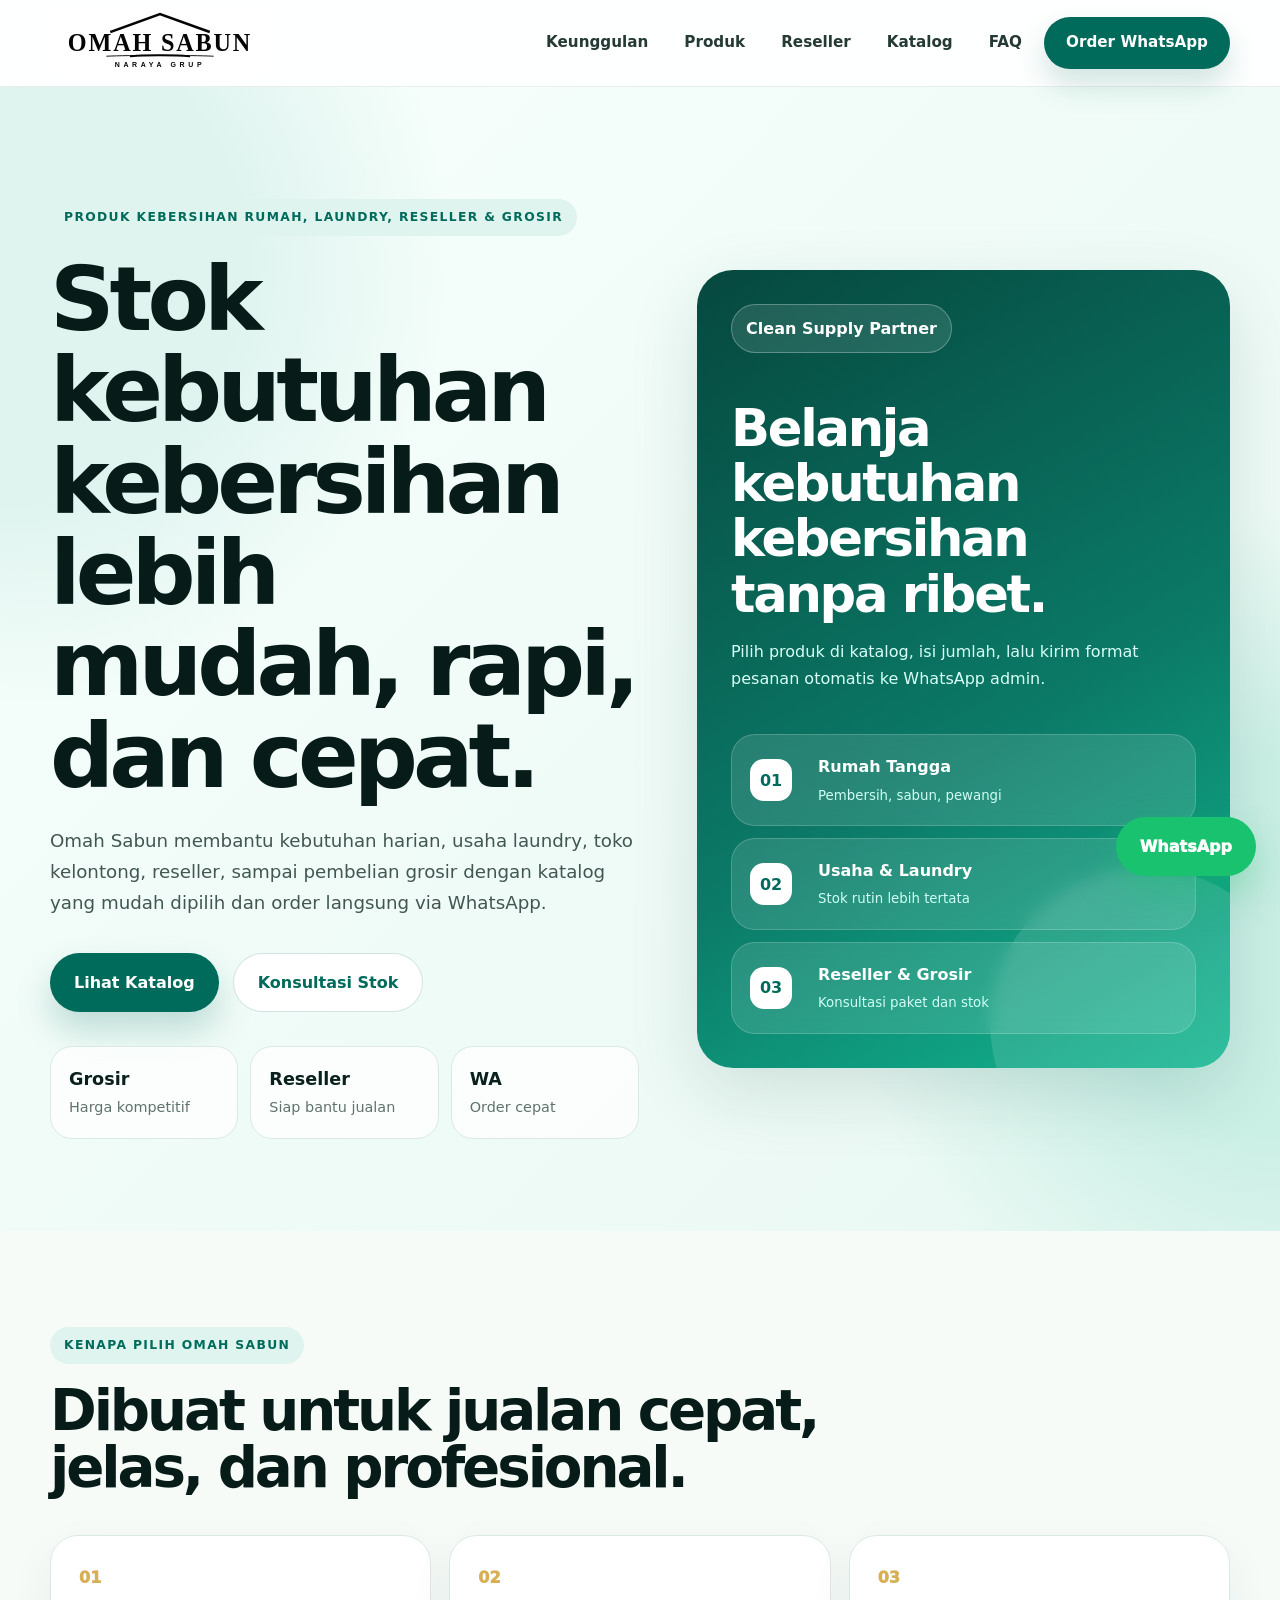
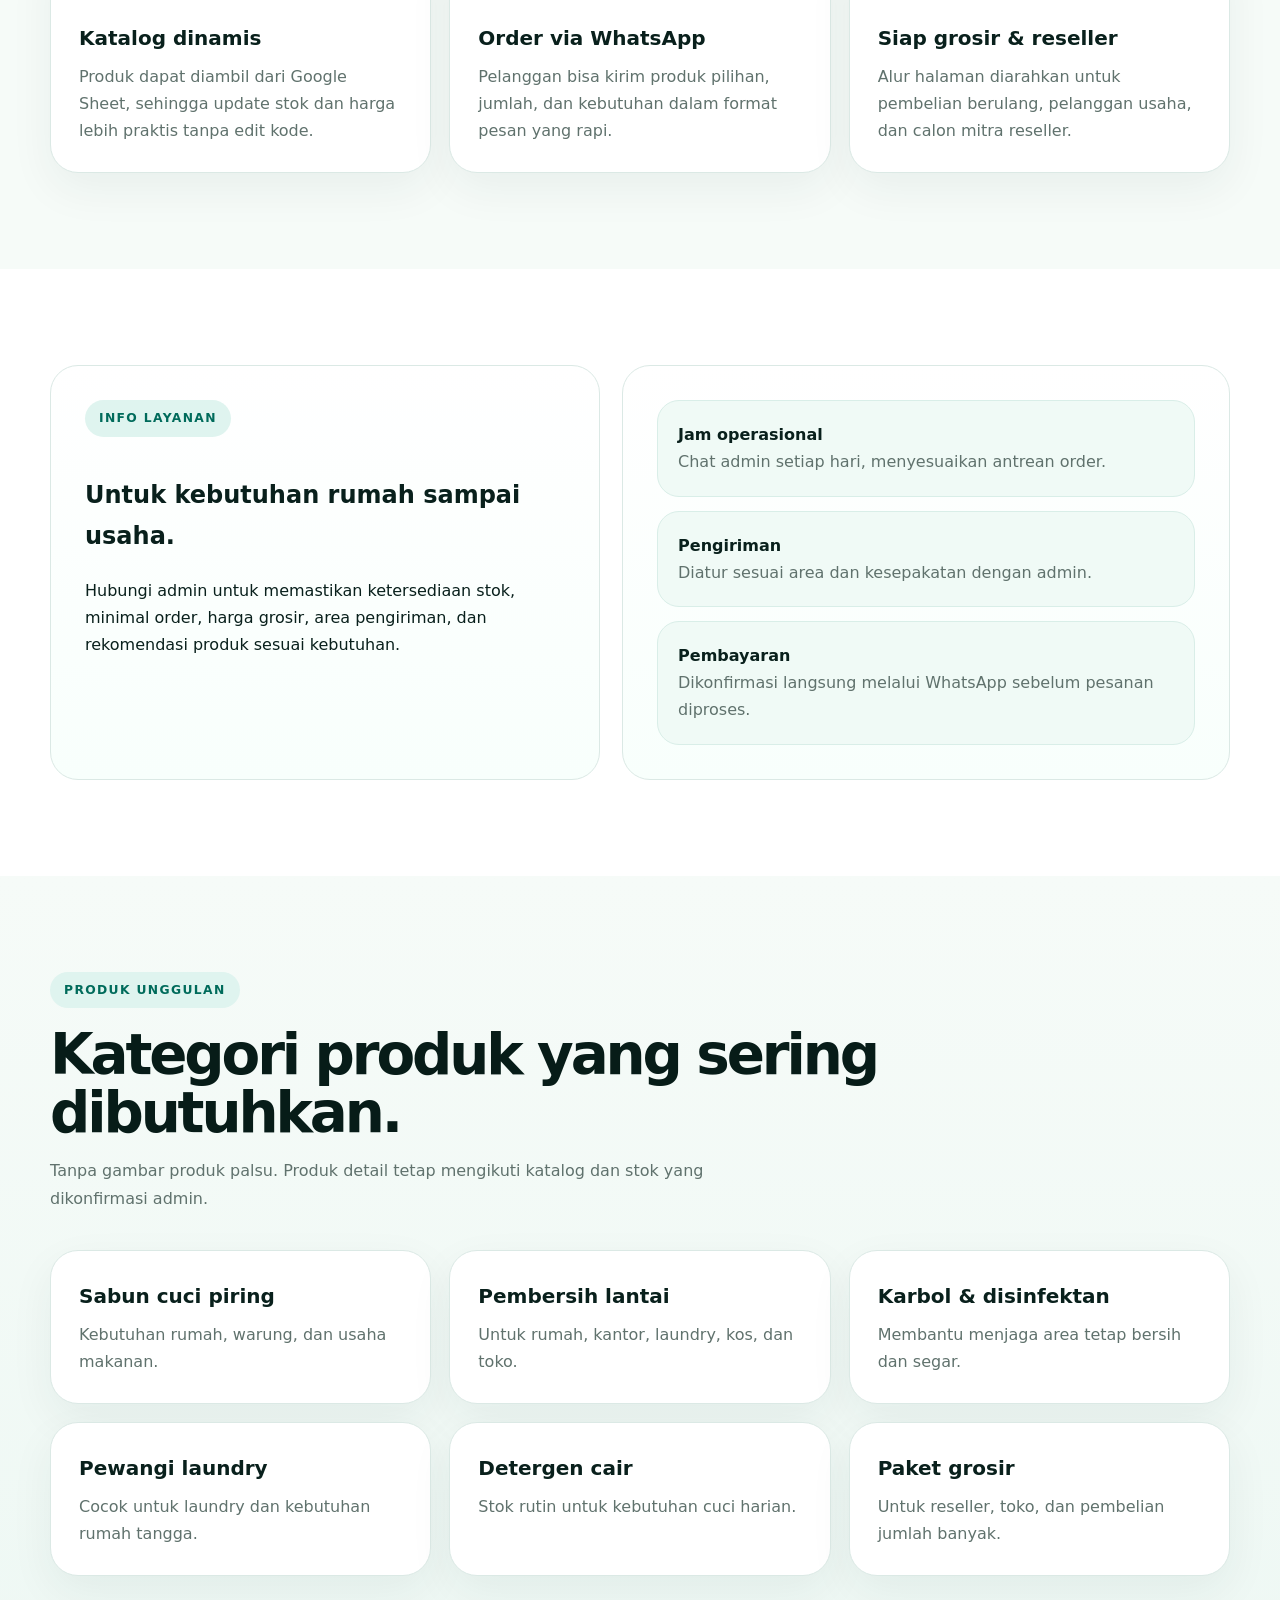
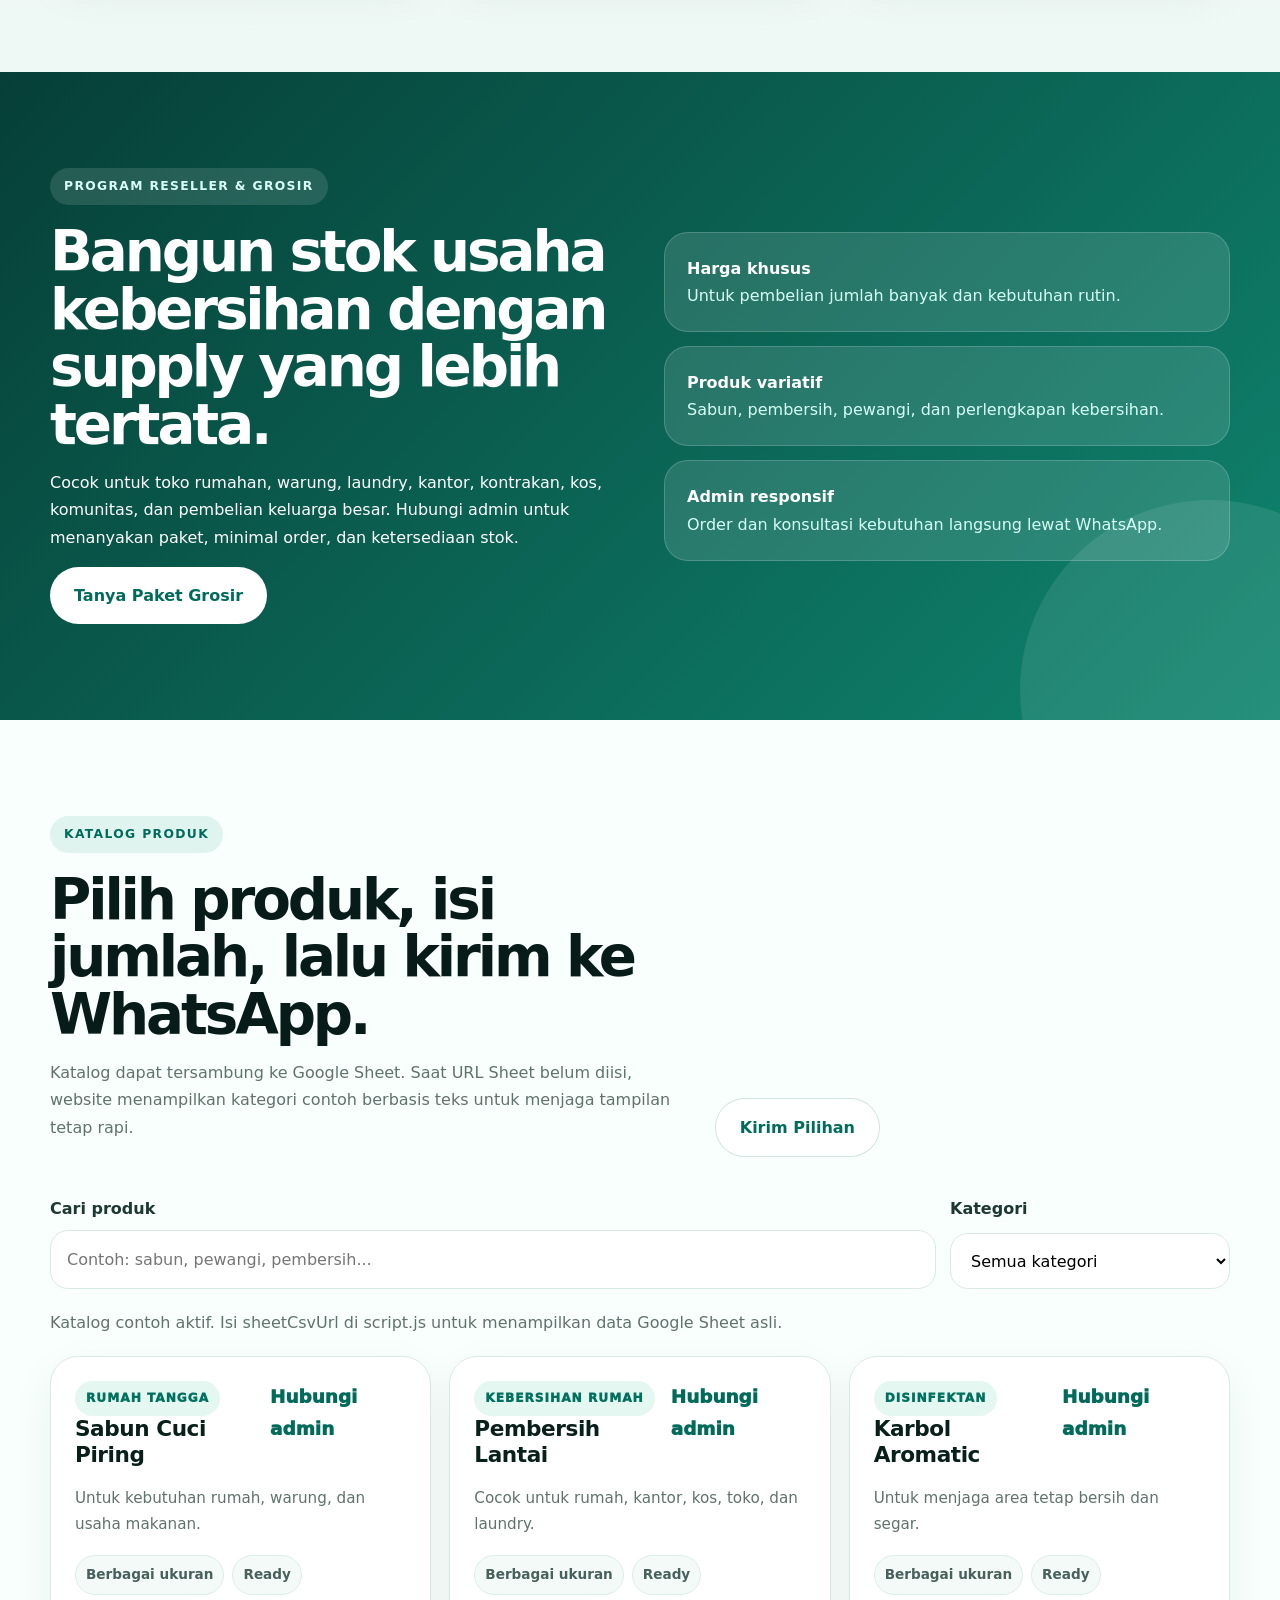
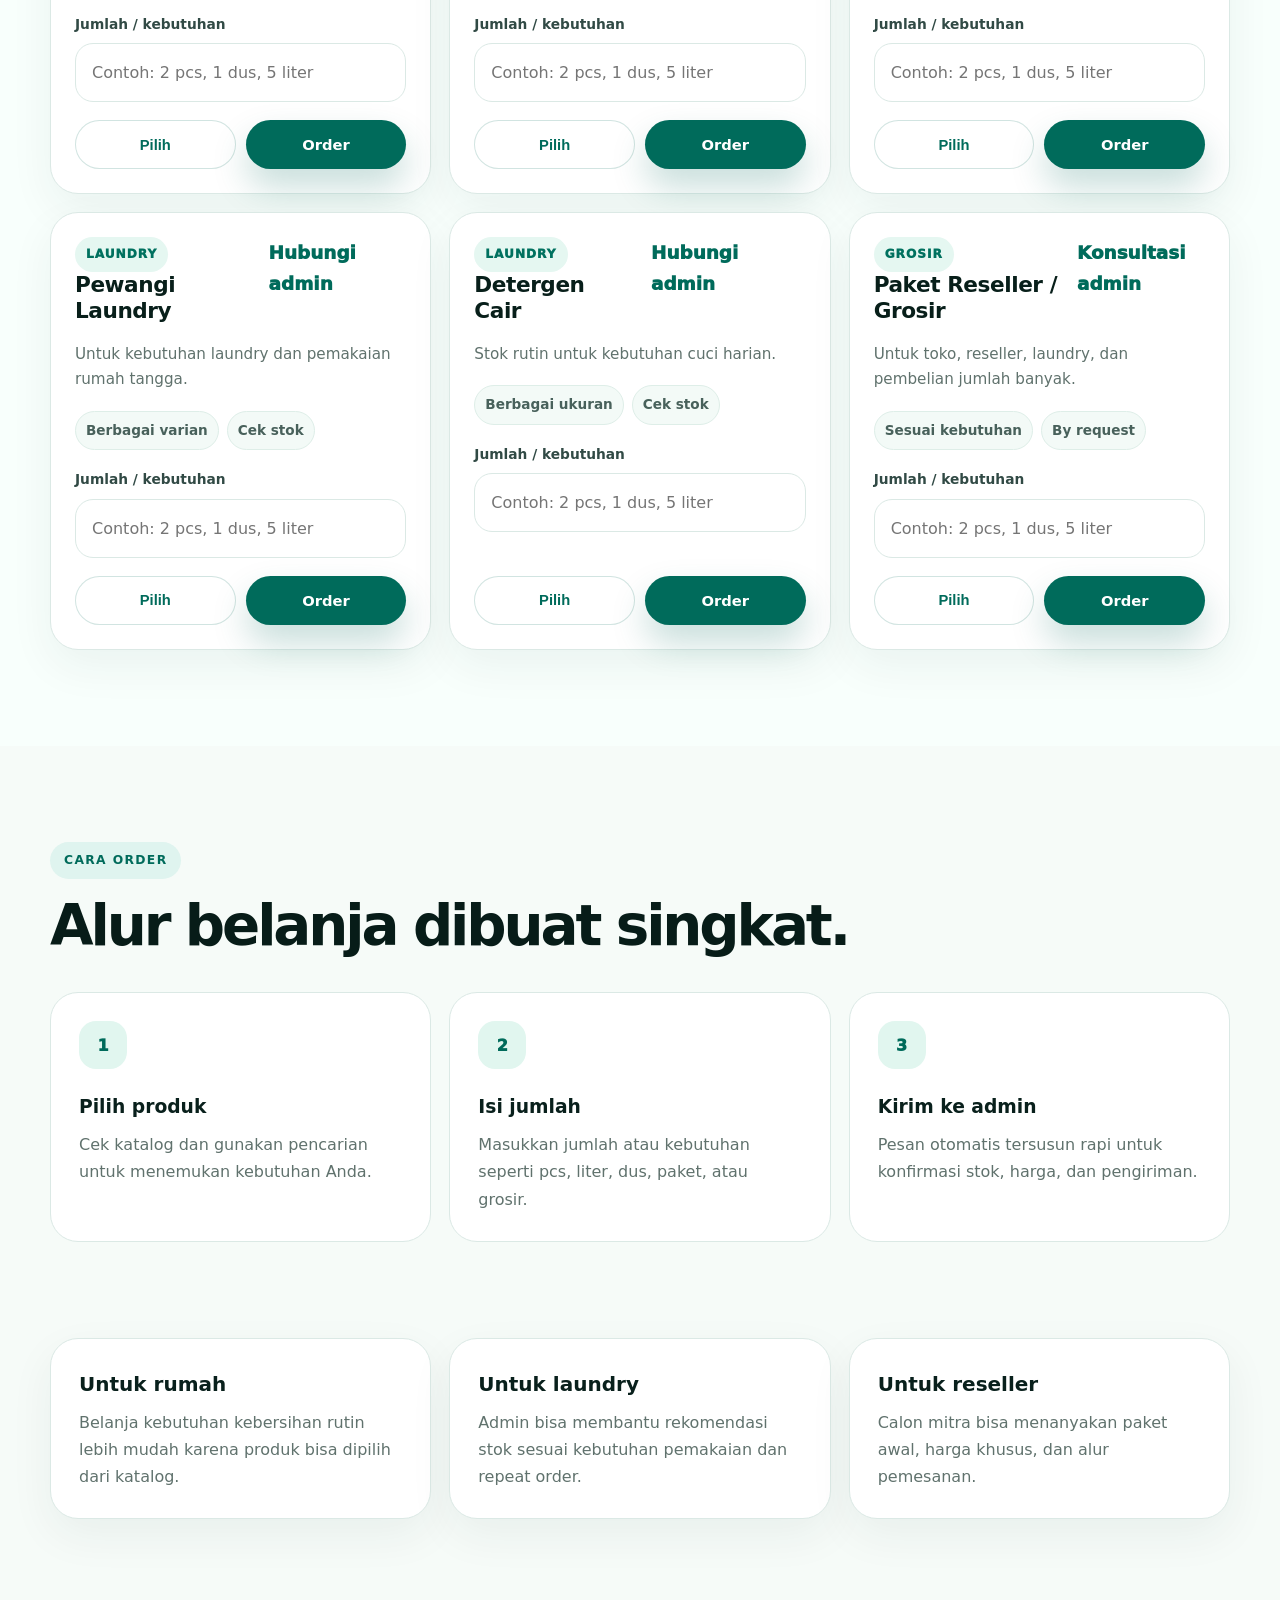
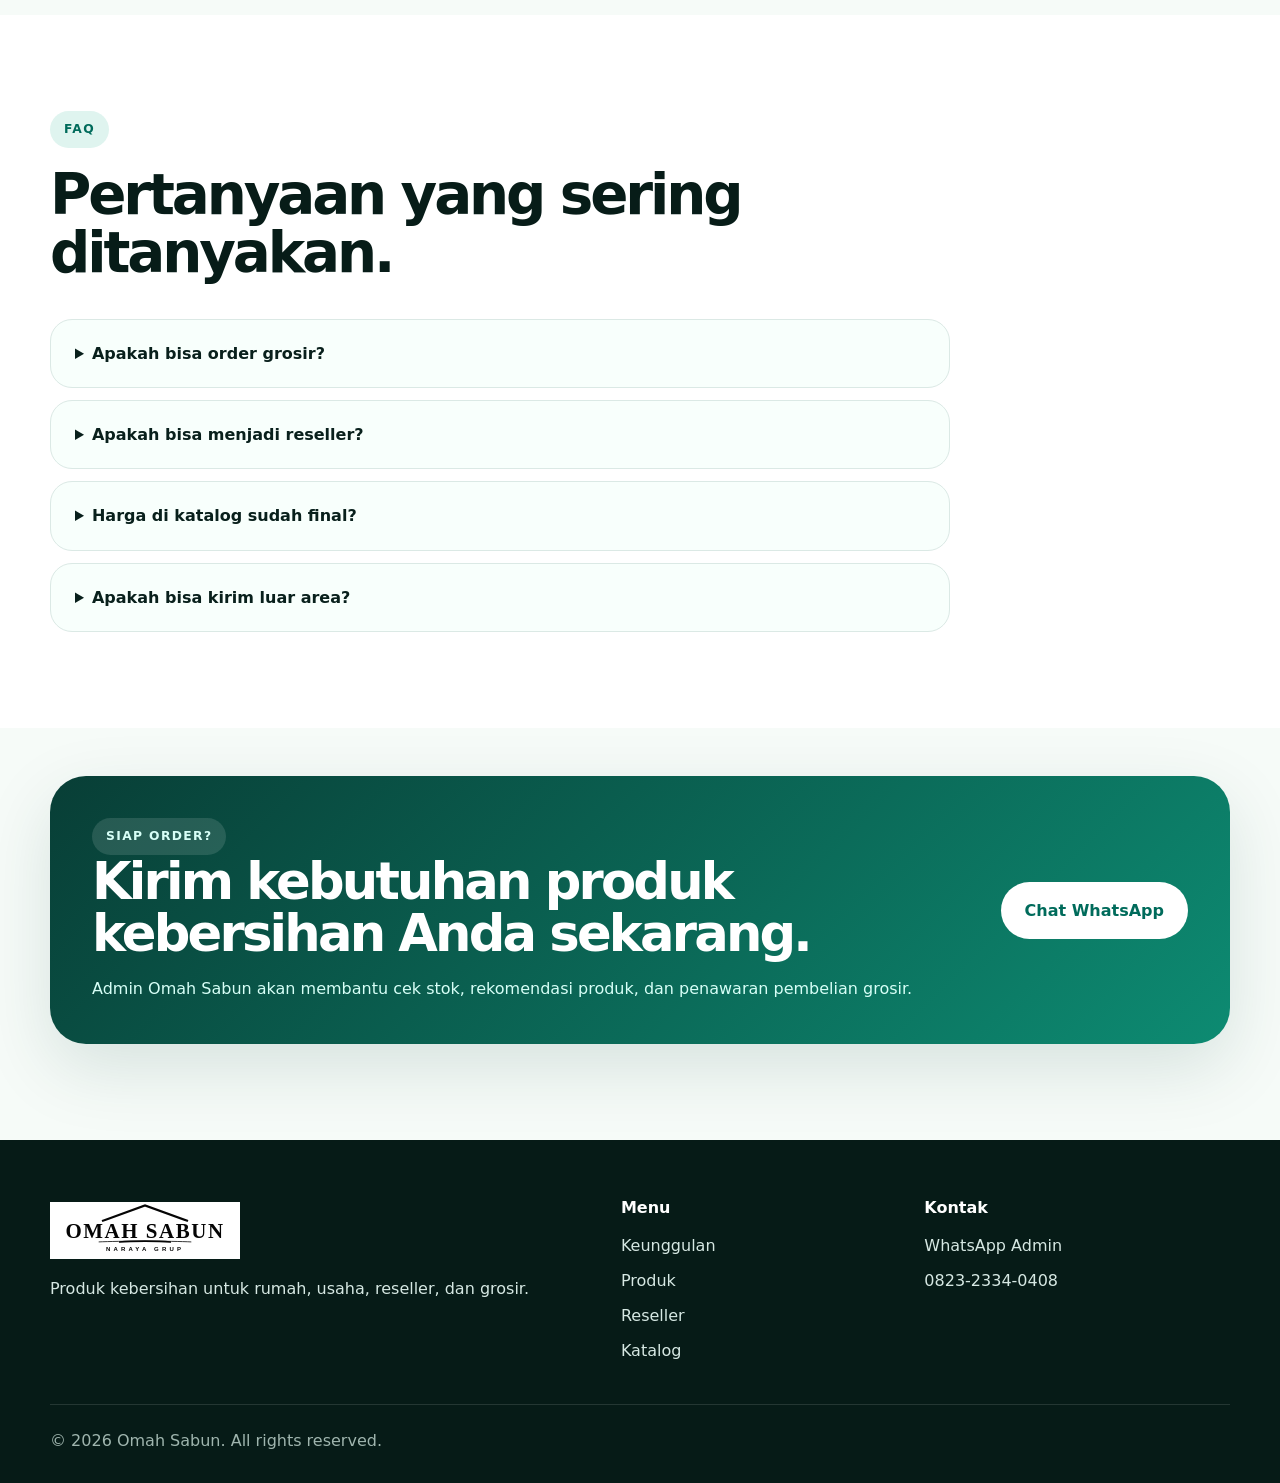
==== index.html @ 4ee6352d "Add files via upload Restore catalog Google Sheet and WhatsApp order flow" ====
<!doctype html>
<html lang="id">
<head>
  <meta charset="utf-8" />
  <meta name="viewport" content="width=device-width, initial-scale=1" />
  <title>Omah Sabun | Produk Kebersihan, Reseller & Grosir</title>
  <meta name="description" content="Omah Sabun menyediakan produk kebersihan untuk rumah, laundry, reseller, grosir, dan order cepat via WhatsApp." />
  <meta name="theme-color" content="#063f37" />
  <link rel="icon" href="assets/logo-omah-sabun.svg" type="image/svg+xml" />
  <link rel="preconnect" href="https://docs.google.com" />
  <link rel="preconnect" href="https://wa.me" />
  <link rel="stylesheet" href="logo.css" />
  <link rel="stylesheet" href="style.css" />
  <link rel="stylesheet" href="catalog-dynamic.css" />
</head>
<body>
  <a class="skip-link" href="#katalog">Lewati ke katalog</a>

  <header class="site-header" id="top">
    <div class="container nav-wrap">
      <a class="brand" href="#top" aria-label="Omah Sabun beranda">
        <img class="brand-logo" src="assets/logo-omah-sabun.svg" alt="Logo Omah Sabun" />
      </a>

      <button class="nav-toggle" type="button" aria-label="Buka menu" aria-expanded="false" data-nav-toggle>
        <span></span><span></span><span></span>
      </button>

      <nav class="site-nav" data-nav-menu>
        <a href="#keunggulan">Keunggulan</a>
        <a href="#unggulan">Produk</a>
        <a href="#reseller">Reseller</a>
        <a href="#katalog">Katalog</a>
        <a href="#faq">FAQ</a>
        <a class="nav-cta" href="#" data-whatsapp-link>Order WhatsApp</a>
      </nav>
    </div>
  </header>

  <main>
    <section class="hero section-soft">
      <div class="container hero-grid">
        <div class="hero-content reveal">
          <p class="eyebrow">Produk kebersihan rumah, laundry, reseller & grosir</p>
          <h1>Stok kebutuhan kebersihan lebih mudah, rapi, dan cepat.</h1>
          <p class="hero-lead">Omah Sabun membantu kebutuhan harian, usaha laundry, toko kelontong, reseller, sampai pembelian grosir dengan katalog yang mudah dipilih dan order langsung via WhatsApp.</p>

          <div class="hero-actions">
            <a class="btn btn-primary" href="#katalog">Lihat Katalog</a>
            <a class="btn btn-secondary" href="#" data-whatsapp-link>Konsultasi Stok</a>
          </div>

          <div class="trust-row" aria-label="Ringkasan layanan">
            <div><strong>Grosir</strong><span>Harga kompetitif</span></div>
            <div><strong>Reseller</strong><span>Siap bantu jualan</span></div>
            <div><strong>WA</strong><span>Order cepat</span></div>
          </div>
        </div>

        <div class="hero-panel reveal" aria-label="Sorotan Omah Sabun">
          <div class="panel-tag">Clean Supply Partner</div>
          <h2>Belanja kebutuhan kebersihan tanpa ribet.</h2>
          <p>Pilih produk di katalog, isi jumlah, lalu kirim format pesanan otomatis ke WhatsApp admin.</p>
          <div class="panel-list">
            <div><span>01</span><strong>Rumah Tangga</strong><small>Pembersih, sabun, pewangi</small></div>
            <div><span>02</span><strong>Usaha & Laundry</strong><small>Stok rutin lebih tertata</small></div>
            <div><span>03</span><strong>Reseller & Grosir</strong><small>Konsultasi paket dan stok</small></div>
          </div>
        </div>
      </div>
    </section>

    <section class="section" id="keunggulan">
      <div class="container">
        <div class="section-heading reveal">
          <p class="eyebrow">Kenapa pilih Omah Sabun</p>
          <h2>Dibuat untuk jualan cepat, jelas, dan profesional.</h2>
        </div>
        <div class="feature-grid">
          <article class="feature-card reveal"><span>01</span><h3>Katalog dinamis</h3><p>Produk dapat diambil dari Google Sheet, sehingga update stok dan harga lebih praktis tanpa edit kode.</p></article>
          <article class="feature-card reveal"><span>02</span><h3>Order via WhatsApp</h3><p>Pelanggan bisa kirim produk pilihan, jumlah, dan kebutuhan dalam format pesan yang rapi.</p></article>
          <article class="feature-card reveal"><span>03</span><h3>Siap grosir & reseller</h3><p>Alur halaman diarahkan untuk pembelian berulang, pelanggan usaha, dan calon mitra reseller.</p></article>
        </div>
      </div>
    </section>

    <section class="section service-section" id="layanan">
      <div class="container service-grid">
        <div class="service-card reveal">
          <p class="eyebrow">Info layanan</p>
          <h2>Untuk kebutuhan rumah sampai usaha.</h2>
          <p>Hubungi admin untuk memastikan ketersediaan stok, minimal order, harga grosir, area pengiriman, dan rekomendasi produk sesuai kebutuhan.</p>
        </div>
        <div class="service-list reveal">
          <div><strong>Jam operasional</strong><span>Chat admin setiap hari, menyesuaikan antrean order.</span></div>
          <div><strong>Pengiriman</strong><span>Diatur sesuai area dan kesepakatan dengan admin.</span></div>
          <div><strong>Pembayaran</strong><span>Dikonfirmasi langsung melalui WhatsApp sebelum pesanan diproses.</span></div>
        </div>
      </div>
    </section>

    <section class="section highlight-section" id="unggulan">
      <div class="container">
        <div class="section-heading reveal">
          <p class="eyebrow">Produk unggulan</p>
          <h2>Kategori produk yang sering dibutuhkan.</h2>
          <p class="section-copy">Tanpa gambar produk palsu. Produk detail tetap mengikuti katalog dan stok yang dikonfirmasi admin.</p>
        </div>
        <div class="highlight-grid">
          <article class="highlight-card reveal"><strong>Sabun cuci piring</strong><span>Kebutuhan rumah, warung, dan usaha makanan.</span></article>
          <article class="highlight-card reveal"><strong>Pembersih lantai</strong><span>Untuk rumah, kantor, laundry, kos, dan toko.</span></article>
          <article class="highlight-card reveal"><strong>Karbol & disinfektan</strong><span>Membantu menjaga area tetap bersih dan segar.</span></article>
          <article class="highlight-card reveal"><strong>Pewangi laundry</strong><span>Cocok untuk laundry dan kebutuhan rumah tangga.</span></article>
          <article class="highlight-card reveal"><strong>Detergen cair</strong><span>Stok rutin untuk kebutuhan cuci harian.</span></article>
          <article class="highlight-card reveal"><strong>Paket grosir</strong><span>Untuk reseller, toko, dan pembelian jumlah banyak.</span></article>
        </div>
      </div>
    </section>

    <section class="section reseller-section" id="reseller">
      <div class="container reseller-grid">
        <div class="reveal">
          <p class="eyebrow">Program reseller & grosir</p>
          <h2>Bangun stok usaha kebersihan dengan supply yang lebih tertata.</h2>
          <p class="section-copy">Cocok untuk toko rumahan, warung, laundry, kantor, kontrakan, kos, komunitas, dan pembelian keluarga besar. Hubungi admin untuk menanyakan paket, minimal order, dan ketersediaan stok.</p>
          <a class="btn btn-light" href="#" data-whatsapp-link>Tanya Paket Grosir</a>
        </div>
        <div class="reseller-points reveal">
          <div><strong>Harga khusus</strong><span>Untuk pembelian jumlah banyak dan kebutuhan rutin.</span></div>
          <div><strong>Produk variatif</strong><span>Sabun, pembersih, pewangi, dan perlengkapan kebersihan.</span></div>
          <div><strong>Admin responsif</strong><span>Order dan konsultasi kebutuhan langsung lewat WhatsApp.</span></div>
        </div>
      </div>
    </section>

    <section class="section catalog-section" id="katalog">
      <div class="container">
        <div class="section-heading catalog-heading reveal">
          <div>
            <p class="eyebrow">Katalog produk</p>
            <h2>Pilih produk, isi jumlah, lalu kirim ke WhatsApp.</h2>
            <p class="section-copy">Katalog dapat tersambung ke Google Sheet. Saat URL Sheet belum diisi, website menampilkan kategori contoh berbasis teks untuk menjaga tampilan tetap rapi.</p>
          </div>
          <a class="btn btn-secondary" href="#" data-whatsapp-cart>Kirim Pilihan</a>
        </div>

        <div class="catalog-tools reveal">
          <label class="search-box">
            <span>Cari produk</span>
            <input type="search" id="catalogSearch" placeholder="Contoh: sabun, pewangi, pembersih..." autocomplete="off" />
          </label>
          <label class="filter-box">
            <span>Kategori</span>
            <select id="categoryFilter">
              <option value="all">Semua kategori</option>
            </select>
          </label>
        </div>

        <div class="catalog-status" id="catalogStatus" role="status">Memuat katalog...</div>
        <div class="catalog-grid" id="catalogGrid" aria-live="polite"></div>
      </div>
    </section>

    <section class="section order-section" id="cara-order">
      <div class="container">
        <div class="section-heading reveal">
          <p class="eyebrow">Cara order</p>
          <h2>Alur belanja dibuat singkat.</h2>
        </div>
        <div class="steps">
          <div class="step reveal"><span>1</span><h3>Pilih produk</h3><p>Cek katalog dan gunakan pencarian untuk menemukan kebutuhan Anda.</p></div>
          <div class="step reveal"><span>2</span><h3>Isi jumlah</h3><p>Masukkan jumlah atau kebutuhan seperti pcs, liter, dus, paket, atau grosir.</p></div>
          <div class="step reveal"><span>3</span><h3>Kirim ke admin</h3><p>Pesan otomatis tersusun rapi untuk konfirmasi stok, harga, dan pengiriman.</p></div>
        </div>
      </div>
    </section>

    <section class="section proof-section">
      <div class="container proof-grid">
        <article class="proof-card reveal"><strong>Untuk rumah</strong><p>Belanja kebutuhan kebersihan rutin lebih mudah karena produk bisa dipilih dari katalog.</p></article>
        <article class="proof-card reveal"><strong>Untuk laundry</strong><p>Admin bisa membantu rekomendasi stok sesuai kebutuhan pemakaian dan repeat order.</p></article>
        <article class="proof-card reveal"><strong>Untuk reseller</strong><p>Calon mitra bisa menanyakan paket awal, harga khusus, dan alur pemesanan.</p></article>
      </div>
    </section>

    <section class="section faq-section" id="faq">
      <div class="container">
        <div class="section-heading reveal">
          <p class="eyebrow">FAQ</p>
          <h2>Pertanyaan yang sering ditanyakan.</h2>
        </div>
        <div class="faq-list reveal">
          <details><summary>Apakah bisa order grosir?</summary><p>Bisa. Silakan kirim kebutuhan produk dan jumlah melalui WhatsApp agar admin bisa cek harga dan stok.</p></details>
          <details><summary>Apakah bisa menjadi reseller?</summary><p>Bisa. Hubungi admin untuk menanyakan paket reseller, minimal order, dan sistem pemesanan.</p></details>
          <details><summary>Harga di katalog sudah final?</summary><p>Harga dapat berubah mengikuti stok, ukuran, paket, area, dan kesepakatan pembelian. Admin akan konfirmasi sebelum order diproses.</p></details>
          <details><summary>Apakah bisa kirim luar area?</summary><p>Bisa ditanyakan ke admin. Pengiriman menyesuaikan lokasi, volume pesanan, dan layanan yang tersedia.</p></details>
        </div>
      </div>
    </section>

    <section class="section final-cta">
      <div class="container cta-card reveal">
        <div>
          <p class="eyebrow">Siap order?</p>
          <h2>Kirim kebutuhan produk kebersihan Anda sekarang.</h2>
          <p>Admin Omah Sabun akan membantu cek stok, rekomendasi produk, dan penawaran pembelian grosir.</p>
        </div>
        <a class="btn btn-light" href="#" data-whatsapp-link>Chat WhatsApp</a>
      </div>
    </section>
  </main>

  <footer class="site-footer">
    <div class="container footer-grid">
      <div>
        <a class="brand footer-brand" href="#top">
          <img class="brand-logo" src="assets/logo-omah-sabun.svg" alt="Logo Omah Sabun" />
        </a>
        <p>Produk kebersihan untuk rumah, usaha, reseller, dan grosir.</p>
      </div>
      <div>
        <strong>Menu</strong>
        <a href="#keunggulan">Keunggulan</a>
        <a href="#unggulan">Produk</a>
        <a href="#reseller">Reseller</a>
        <a href="#katalog">Katalog</a>
      </div>
      <div>
        <strong>Kontak</strong>
        <a href="#" data-whatsapp-link>WhatsApp Admin</a>
        <span>0823-2334-0408</span>
      </div>
    </div>
    <div class="container copyright">© <span id="year"></span> Omah Sabun. All rights reserved.</div>
  </footer>

  <a class="floating-wa" href="#" data-whatsapp-link aria-label="Chat WhatsApp Omah Sabun">WhatsApp</a>

  <script src="script.js"></script>
</body>
</html>
---- logo.css ----
.brand-logo{display:block;width:220px;max-width:100%;height:auto;object-fit:contain;background:#fff}.footer-brand .brand-logo{width:190px}.brand{display:inline-flex;align-items:center;text-decoration:none;line-height:1}@media(max-width:720px){.brand-logo{width:172px}.footer-brand .brand-logo{width:164px}}
---- style.css ----
:root{--ink:#09201c;--muted:#60726d;--line:#dbe9e5;--bg:#f6fbf8;--soft:#eaf7f3;--white:#fff;--green:#006b5b;--green-2:#0f9f7a;--dark:#043c34;--gold:#d7af55;--shadow:0 24px 70px rgba(4,60,52,.13);--radius:28px;--font:Inter,ui-sans-serif,system-ui,-apple-system,BlinkMacSystemFont,"Segoe UI",Arial,sans-serif}*{box-sizing:border-box}html{scroll-behavior:smooth}body{margin:0;font-family:var(--font);color:var(--ink);background:var(--bg);font-size:16px;line-height:1.7;overflow-x:hidden}a{color:inherit}img{max-width:100%}.skip-link{position:absolute;left:14px;top:-50px;background:#fff;color:#000;padding:10px 14px;border-radius:12px;z-index:999}.skip-link:focus{top:14px}.container{width:min(1180px,calc(100% - 40px));margin-inline:auto}.site-header{position:sticky;top:0;z-index:50;background:rgba(255,255,255,.88);backdrop-filter:blur(18px);border-bottom:1px solid rgba(9,32,28,.08)}.nav-wrap{min-height:86px;display:flex;align-items:center;justify-content:space-between;gap:24px}.site-nav{display:flex;align-items:center;gap:8px}.site-nav a{font-weight:760;font-size:.95rem;text-decoration:none;color:#263a35;padding:10px 14px;border-radius:999px;transition:.2s ease}.site-nav a:hover{color:var(--green);background:#eef8f5}.site-nav .nav-cta{color:#fff;background:var(--green);padding:13px 22px;box-shadow:0 16px 30px rgba(0,107,91,.18)}.nav-toggle{display:none;width:42px;height:42px;border:1px solid var(--line);border-radius:14px;background:#fff;align-items:center;justify-content:center;flex-direction:column;gap:5px}.nav-toggle span{width:18px;height:2px;background:var(--ink);display:block;border-radius:3px}.section{padding:96px 0}.section-soft{position:relative;padding:112px 0 92px;background:radial-gradient(circle at 0% 15%,#dff4ef 0 15%,transparent 28%),radial-gradient(circle at 100% 75%,#caefe5 0 12%,transparent 28%),linear-gradient(135deg,#f7fffc 0%,#e9f8f3 100%)}.hero-grid{display:grid;grid-template-columns:1.05fr .95fr;align-items:center;gap:58px}.eyebrow{display:inline-flex;align-items:center;gap:8px;margin:0 0 18px;padding:8px 14px;border-radius:999px;background:#dff4ef;color:#006b5b;text-transform:uppercase;letter-spacing:.11em;font-size:.77rem;font-weight:900}.hero h1,.section-heading h2,.reseller-section h2,.cta-card h2{margin:0;color:#071c18;line-height:1.02;letter-spacing:-.055em}.hero h1{font-size:clamp(3rem,7vw,6.35rem);max-width:850px}.hero-lead{max-width:690px;margin:24px 0 0;color:#425753;font-size:1.14rem}.hero-actions{display:flex;gap:14px;flex-wrap:wrap;margin-top:34px}.btn{display:inline-flex;align-items:center;justify-content:center;gap:10px;border:0;border-radius:999px;padding:15px 24px;font-weight:900;text-decoration:none;cursor:pointer;transition:.2s ease;white-space:nowrap}.btn-primary{background:var(--green);color:#fff;box-shadow:0 18px 35px rgba(0,107,91,.22)}.btn-primary:hover{transform:translateY(-2px);background:#00584c}.btn-secondary{background:#fff;color:var(--green);border:1px solid rgba(0,107,91,.18)}.btn-secondary:hover{transform:translateY(-2px);box-shadow:var(--shadow)}.btn-light{background:#fff;color:var(--green)}.trust-row{display:grid;grid-template-columns:repeat(3,1fr);gap:12px;margin-top:34px;max-width:630px}.trust-row div{padding:18px;border:1px solid var(--line);border-radius:22px;background:rgba(255,255,255,.74)}.trust-row strong{display:block;font-size:1.1rem}.trust-row span{display:block;color:var(--muted);font-size:.9rem}.hero-panel{position:relative;overflow:hidden;border-radius:36px;padding:34px;background:linear-gradient(150deg,#06483f 0%,#0b7a67 58%,#13b791 100%);color:#fff;box-shadow:var(--shadow);min-height:490px}.hero-panel:before{content:"";position:absolute;inset:auto -70px -110px auto;width:310px;height:310px;border-radius:999px;background:rgba(255,255,255,.12)}.panel-tag{display:inline-flex;margin-bottom:48px;padding:10px 14px;border:1px solid rgba(255,255,255,.28);border-radius:999px;background:rgba(255,255,255,.11);font-weight:800}.hero-panel h2{position:relative;margin:0;max-width:520px;font-size:clamp(2.2rem,4vw,4rem);line-height:1.08;letter-spacing:-.045em}.hero-panel p{position:relative;max-width:520px;color:#d8fff7}.panel-list{position:relative;display:grid;gap:12px;margin-top:42px}.panel-list div{display:grid;grid-template-columns:52px 1fr;gap:4px 16px;align-items:center;padding:18px;border-radius:24px;background:rgba(255,255,255,.12);border:1px solid rgba(255,255,255,.18);backdrop-filter:blur(8px)}.panel-list span{grid-row:1/3;width:42px;height:42px;display:grid;place-items:center;background:#fff;color:var(--green);border-radius:14px;font-weight:900}.panel-list small{color:#cffff5}.section-heading{max-width:830px;margin-bottom:38px}.section-heading h2,.reseller-section h2{font-size:clamp(2.1rem,4.4vw,4.6rem)}.section-copy{color:var(--muted);max-width:700px}.feature-grid,.highlight-grid,.proof-grid{display:grid;grid-template-columns:repeat(3,1fr);gap:18px}.feature-card,.highlight-card,.proof-card{background:#fff;border:1px solid var(--line);border-radius:var(--radius);padding:28px;box-shadow:0 16px 45px rgba(6,55,49,.06)}.feature-card span{display:inline-flex;color:var(--gold);font-weight:950;margin-bottom:30px}.feature-card h3,.highlight-card strong,.proof-card strong{display:block;margin:0 0 8px;font-size:1.25rem}.feature-card p,.highlight-card span,.proof-card p{margin:0;color:var(--muted)}.service-section{background:#fff}.service-grid{display:grid;grid-template-columns:.95fr 1.05fr;gap:22px;align-items:stretch}.service-card,.service-list{border-radius:var(--radius);padding:34px;border:1px solid var(--line);background:linear-gradient(180deg,#fff,#f8fffc)}.service-list{display:grid;gap:14px}.service-list div{padding:20px;border-radius:22px;background:#f0faf6;border:1px solid #d9eee8}.service-list strong,.service-list span{display:block}.service-list span{color:var(--muted)}.highlight-section{background:linear-gradient(180deg,#f6fbf8,#eef8f4)}.highlight-card{min-height:154px}.reseller-section{background:linear-gradient(135deg,#063f37,#0f856f);color:#fff;position:relative;overflow:hidden}.reseller-section:after{content:"";position:absolute;width:380px;height:380px;border-radius:50%;right:-120px;bottom:-160px;background:rgba(255,255,255,.09)}.reseller-grid{position:relative;z-index:1;display:grid;grid-template-columns:1fr 1fr;gap:48px;align-items:center}.reseller-section .eyebrow,.final-cta .eyebrow{background:rgba(255,255,255,.12);color:#d7fff7}.reseller-section h2,.reseller-section p{color:#fff}.reseller-points{display:grid;gap:14px}.reseller-points div{padding:22px;border-radius:24px;background:rgba(255,255,255,.12);border:1px solid rgba(255,255,255,.18)}.reseller-points strong,.reseller-points span{display:block}.reseller-points span{color:#d7fff7}.steps{display:grid;grid-template-columns:repeat(3,1fr);gap:18px}.step{padding:28px;border-radius:var(--radius);background:#fff;border:1px solid var(--line)}.step span{display:grid;place-items:center;width:48px;height:48px;border-radius:17px;background:#e1f6ef;color:var(--green);font-weight:950;margin-bottom:22px}.step h3{margin:0 0 8px}.step p{margin:0;color:var(--muted)}.proof-section{padding-top:0}.faq-section{background:#fff}.faq-list{display:grid;gap:12px;max-width:900px}.faq-list details{background:#f8fffc;border:1px solid var(--line);border-radius:22px;padding:20px 24px}.faq-list summary{cursor:pointer;font-weight:900}.faq-list p{color:var(--muted);margin-bottom:0}.final-cta{padding-top:48px}.cta-card{display:flex;align-items:center;justify-content:space-between;gap:28px;padding:42px;border-radius:36px;background:linear-gradient(135deg,#083e36,#0d8b72);color:#fff;box-shadow:var(--shadow)}.cta-card h2{color:#fff;font-size:clamp(2rem,4vw,4.2rem)}.cta-card p{margin-bottom:0;color:#d7fff7}.site-footer{padding:54px 0 28px;background:#061b17;color:#d6e8e3}.footer-grid{display:grid;grid-template-columns:1.4fr .7fr .8fr;gap:36px}.site-footer a{display:block;text-decoration:none;color:#d6e8e3;margin:8px 0}.site-footer strong{display:block;color:#fff;margin-bottom:10px}.copyright{border-top:1px solid rgba(255,255,255,.12);margin-top:32px;padding-top:22px;color:#9fb5ae}.floating-wa{position:fixed;right:24px;bottom:24px;z-index:60;display:inline-flex;align-items:center;justify-content:center;padding:16px 24px;border-radius:999px;background:#18c26e;color:#fff;text-decoration:none;font-weight:950;box-shadow:0 18px 40px rgba(24,194,110,.32)}.reveal{opacity:0;transform:translateY(18px);transition:opacity .7s ease,transform .7s ease}.reveal.is-visible{opacity:1;transform:none}@media(max-width:980px){.site-nav{position:absolute;left:20px;right:20px;top:78px;display:none;flex-direction:column;align-items:stretch;padding:16px;border-radius:24px;background:#fff;box-shadow:var(--shadow);border:1px solid var(--line)}.site-nav.is-open{display:flex}.site-nav a{padding:13px 16px}.nav-toggle{display:flex}.hero-grid,.service-grid,.reseller-grid{grid-template-columns:1fr}.hero-panel{min-height:auto}.feature-grid,.highlight-grid,.proof-grid,.steps{grid-template-columns:1fr 1fr}.trust-row{grid-template-columns:1fr 1fr}}@media(max-width:640px){.container{width:min(100% - 28px,1180px)}.nav-wrap{min-height:74px}.section,.section-soft{padding:68px 0}.hero h1{font-size:2.85rem}.hero-lead{font-size:1rem}.hero-actions,.catalog-heading,.cta-card{align-items:stretch;flex-direction:column}.btn{width:100%}.trust-row,.feature-grid,.highlight-grid,.proof-grid,.steps{grid-template-columns:1fr}.hero-panel{padding:24px;border-radius:28px}.panel-list div{grid-template-columns:46px 1fr}.footer-grid{grid-template-columns:1fr}.floating-wa{right:14px;bottom:14px;padding:13px 18px}.eyebrow{font-size:.68rem}.cta-card{padding:28px}}
---- catalog-dynamic.css ----
.catalog-section{background:#f8fffc}.catalog-heading{display:flex;justify-content:space-between;gap:28px;align-items:flex-end}.catalog-tools{display:grid;grid-template-columns:1fr 280px;gap:14px;margin-bottom:20px}.search-box,.filter-box{display:grid;gap:8px}.search-box span,.filter-box span{font-weight:900;color:#1d3832}.search-box input,.filter-box select,.qty-input{width:100%;border:1px solid var(--line);background:#fff;border-radius:18px;padding:15px 16px;font:inherit;outline:none;transition:.2s ease}.search-box input:focus,.filter-box select:focus,.qty-input:focus{border-color:#0f9f7a;box-shadow:0 0 0 4px rgba(15,159,122,.12)}.catalog-status{margin:8px 0 20px;color:var(--muted)}.catalog-grid{display:grid;grid-template-columns:repeat(3,1fr);gap:18px}.product-card{display:flex;flex-direction:column;gap:18px;min-height:100%;background:#fff;border:1px solid var(--line);border-radius:28px;padding:24px;box-shadow:0 16px 45px rgba(6,55,49,.06)}.product-top{display:flex;justify-content:space-between;gap:16px;align-items:flex-start}.product-category{display:inline-flex;width:max-content;padding:7px 11px;border-radius:999px;background:#e5f7f1;color:#00715f;font-size:.76rem;font-weight:950;text-transform:uppercase;letter-spacing:.08em}.product-name{margin:0;color:#081f1a;font-size:1.35rem;line-height:1.2;letter-spacing:-.02em}.product-desc{margin:0;color:var(--muted);font-size:.95rem}.product-meta{display:flex;flex-wrap:wrap;gap:8px}.product-meta span{display:inline-flex;padding:7px 10px;border-radius:999px;background:#f3faf7;border:1px solid #deeee8;color:#48615b;font-size:.85rem;font-weight:800}.product-price{font-size:1.15rem;font-weight:950;color:#006b5b}.qty-wrap{display:grid;gap:7px}.qty-wrap label{font-size:.86rem;font-weight:900;color:#314a45}.product-actions{display:grid;grid-template-columns:1fr 1fr;gap:10px;margin-top:auto}.btn-small{padding:12px 15px;font-size:.92rem}.empty-state{grid-column:1/-1;padding:34px;border:1px dashed var(--line);border-radius:24px;text-align:center;color:var(--muted);background:#fff}.cart-pill{position:fixed;left:24px;bottom:24px;z-index:61;display:none;align-items:center;gap:10px;padding:14px 18px;border-radius:999px;background:#06231e;color:#fff;text-decoration:none;font-weight:950;box-shadow:var(--shadow)}.cart-pill.is-visible{display:inline-flex}.cart-pill span{display:grid;place-items:center;min-width:26px;height:26px;border-radius:999px;background:#18c26e;color:#fff;font-size:.8rem}@media(max-width:980px){.catalog-grid{grid-template-columns:1fr 1fr}.catalog-tools{grid-template-columns:1fr}}@media(max-width:640px){.catalog-grid{grid-template-columns:1fr}.product-actions{grid-template-columns:1fr}.cart-pill{left:14px;bottom:74px}}
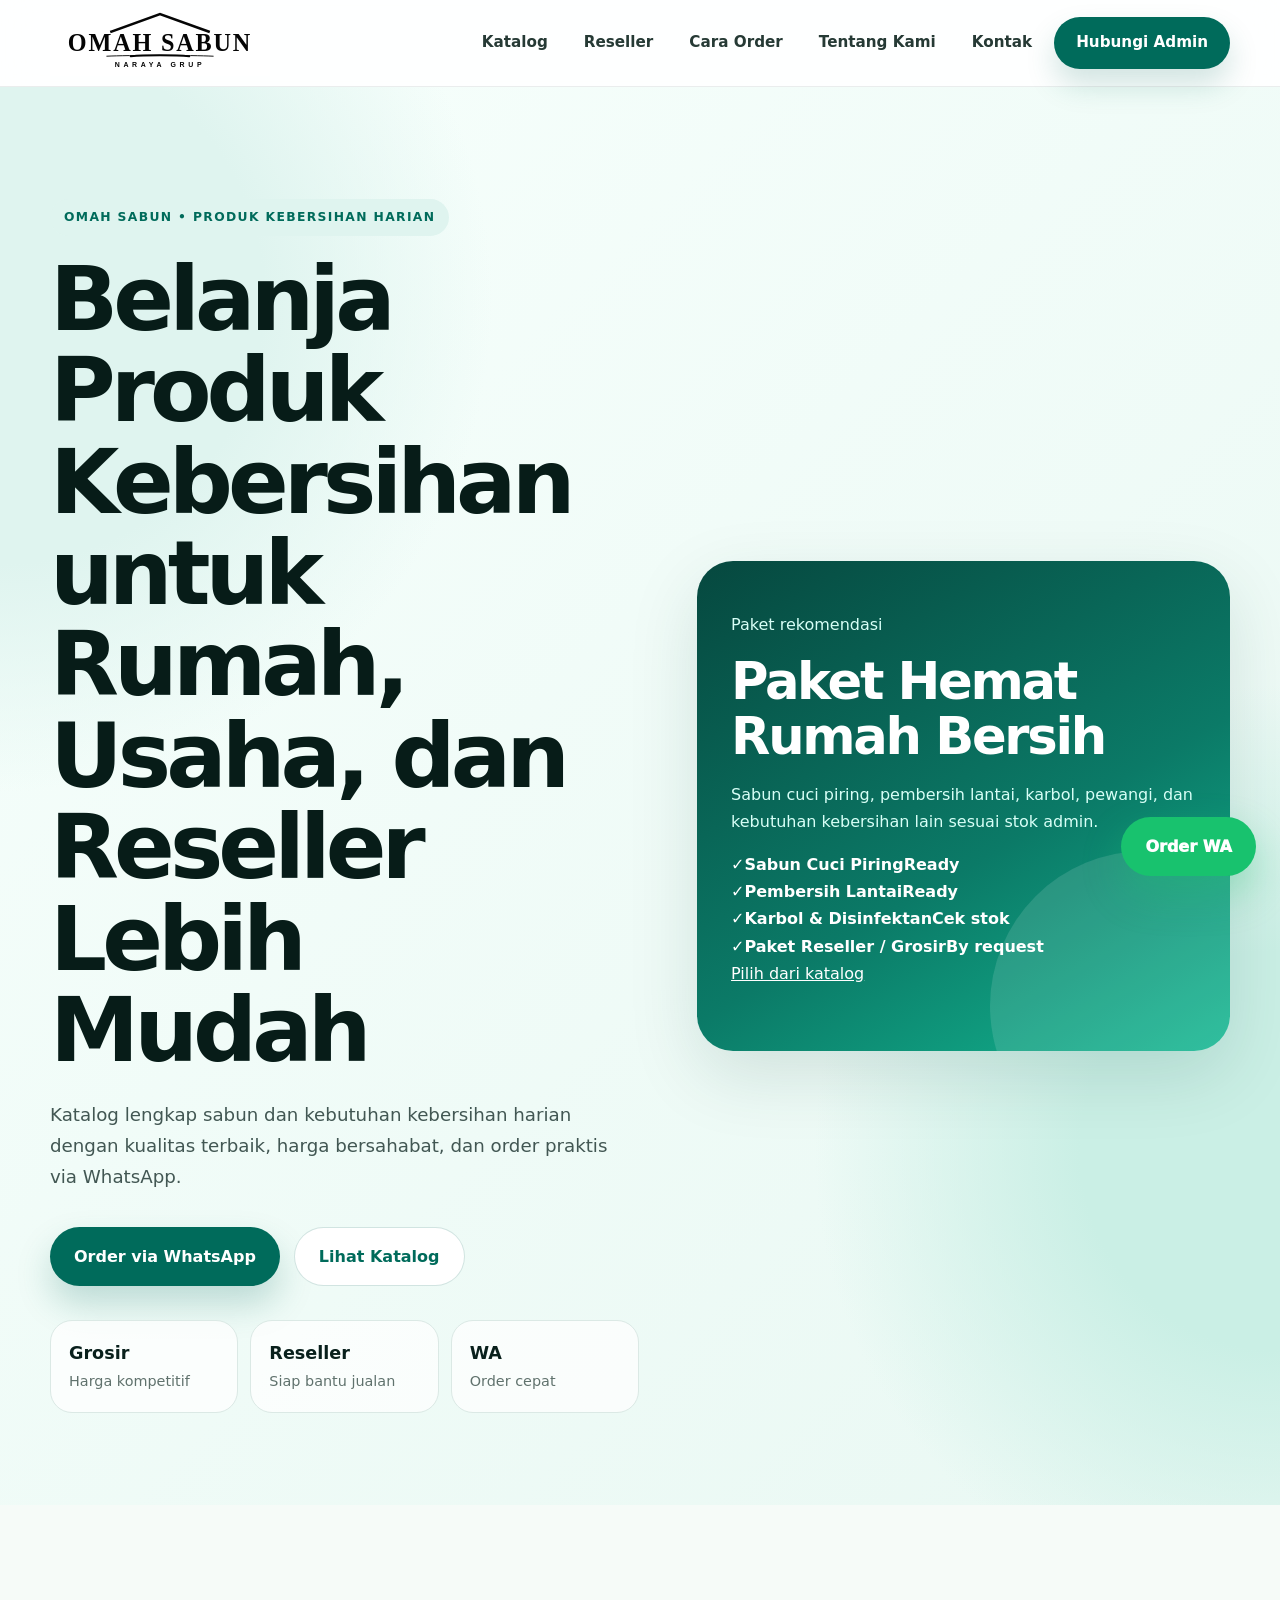
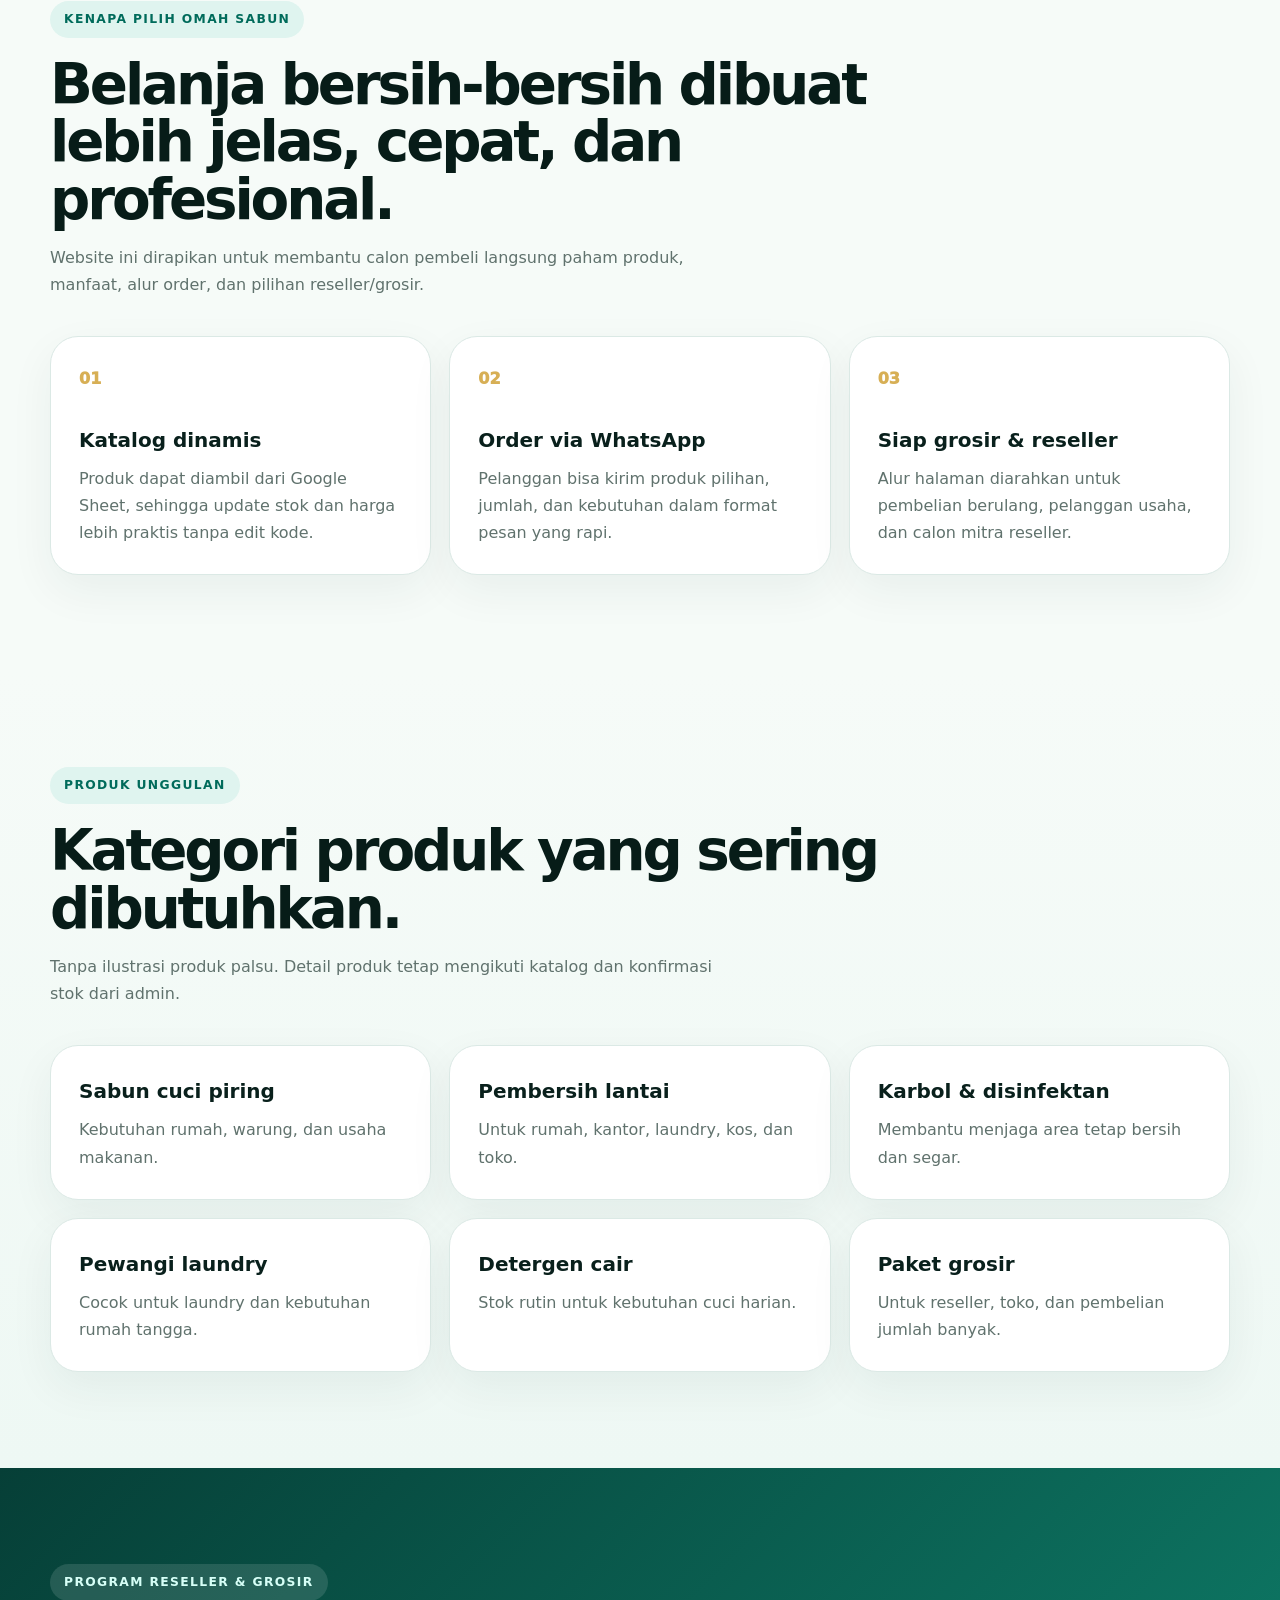
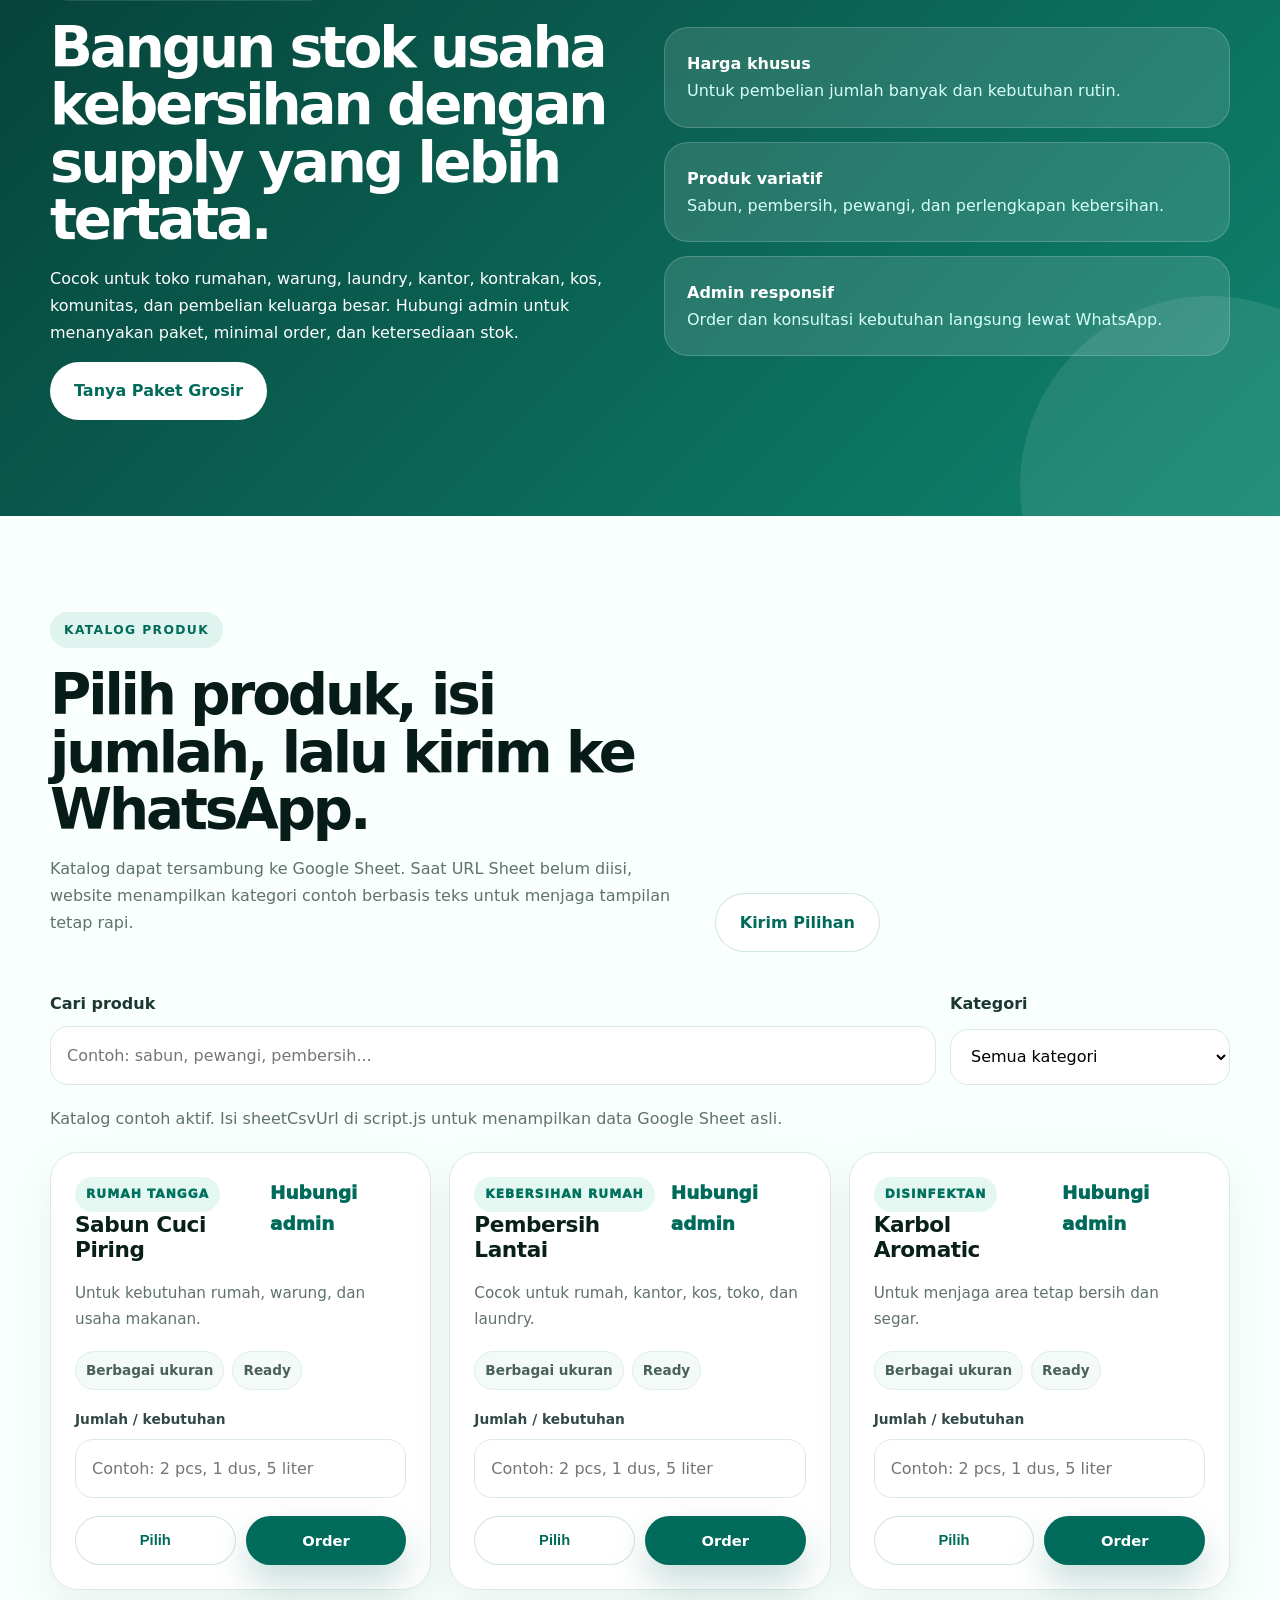
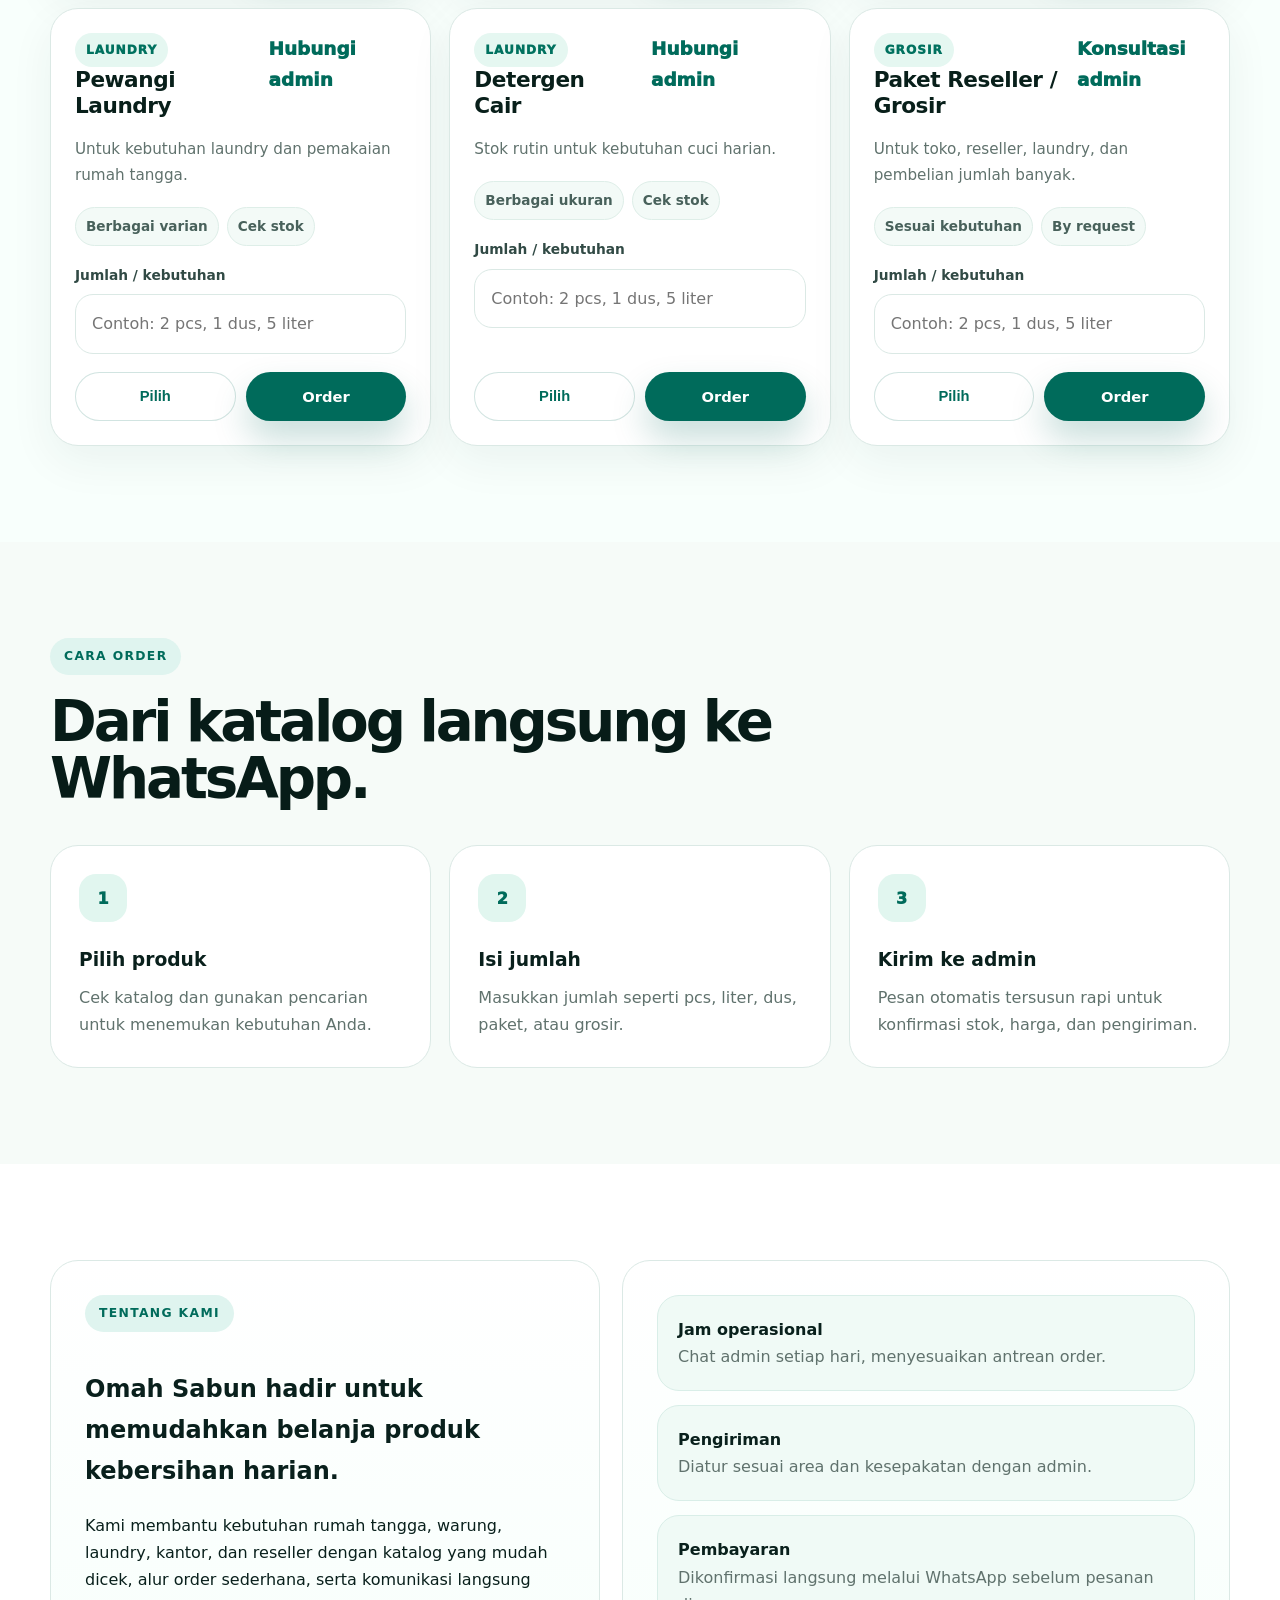
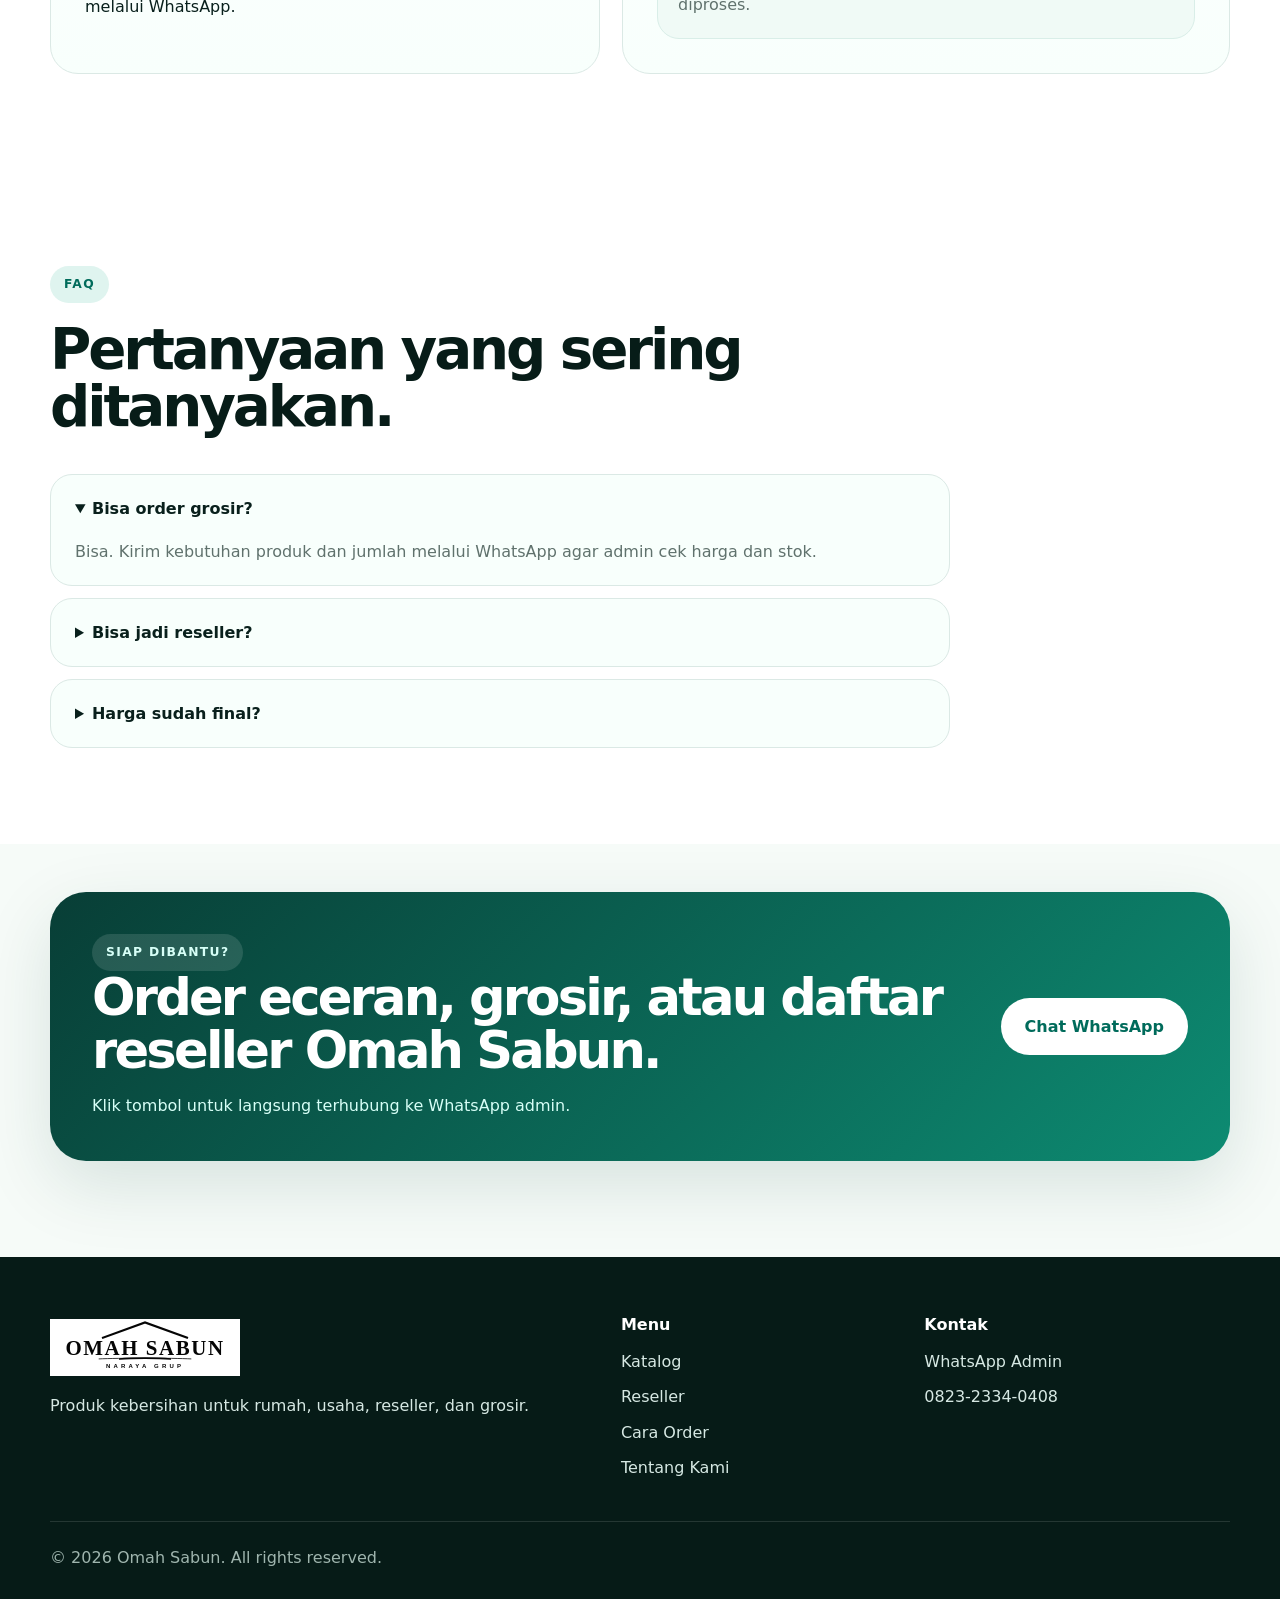
==== commit 97febccb: "Rebuild Omah Sabun homepage from approved layout" ====
--- a/index.html
+++ b/index.html
@@ -27,12 +27,12 @@
       </button>
 
       <nav class="site-nav" data-nav-menu>
-        <a href="#keunggulan">Keunggulan</a>
-        <a href="#unggulan">Produk</a>
+        <a href="#katalog">Katalog</a>
         <a href="#reseller">Reseller</a>
-        <a href="#katalog">Katalog</a>
-        <a href="#faq">FAQ</a>
-        <a class="nav-cta" href="#" data-whatsapp-link>Order WhatsApp</a>
+        <a href="#cara-order">Cara Order</a>
+        <a href="#tentang">Tentang Kami</a>
+        <a href="#kontak">Kontak</a>
+        <a class="nav-cta" href="#" data-whatsapp-link>Hubungi Admin</a>
       </nav>
     </div>
   </header>
@@ -41,15 +41,13 @@
     <section class="hero section-soft">
       <div class="container hero-grid">
         <div class="hero-content reveal">
-          <p class="eyebrow">Produk kebersihan rumah, laundry, reseller & grosir</p>
-          <h1>Stok kebutuhan kebersihan lebih mudah, rapi, dan cepat.</h1>
-          <p class="hero-lead">Omah Sabun membantu kebutuhan harian, usaha laundry, toko kelontong, reseller, sampai pembelian grosir dengan katalog yang mudah dipilih dan order langsung via WhatsApp.</p>
-
+          <p class="eyebrow">Omah Sabun • Produk kebersihan harian</p>
+          <h1>Belanja Produk Kebersihan untuk Rumah, Usaha, dan Reseller <span>Lebih Mudah</span></h1>
+          <p class="hero-lead">Katalog lengkap sabun dan kebutuhan kebersihan harian dengan kualitas terbaik, harga bersahabat, dan order praktis via WhatsApp.</p>
           <div class="hero-actions">
-            <a class="btn btn-primary" href="#katalog">Lihat Katalog</a>
-            <a class="btn btn-secondary" href="#" data-whatsapp-link>Konsultasi Stok</a>
-          </div>
-
+            <a class="btn btn-primary" href="#" data-whatsapp-link>Order via WhatsApp</a>
+            <a class="btn btn-secondary" href="#katalog">Lihat Katalog</a>
+          </div>
           <div class="trust-row" aria-label="Ringkasan layanan">
             <div><strong>Grosir</strong><span>Harga kompetitif</span></div>
             <div><strong>Reseller</strong><span>Siap bantu jualan</span></div>
@@ -57,16 +55,20 @@
           </div>
         </div>
 
-        <div class="hero-panel reveal" aria-label="Sorotan Omah Sabun">
-          <div class="panel-tag">Clean Supply Partner</div>
-          <h2>Belanja kebutuhan kebersihan tanpa ribet.</h2>
-          <p>Pilih produk di katalog, isi jumlah, lalu kirim format pesanan otomatis ke WhatsApp admin.</p>
-          <div class="panel-list">
-            <div><span>01</span><strong>Rumah Tangga</strong><small>Pembersih, sabun, pewangi</small></div>
-            <div><span>02</span><strong>Usaha & Laundry</strong><small>Stok rutin lebih tertata</small></div>
-            <div><span>03</span><strong>Reseller & Grosir</strong><small>Konsultasi paket dan stok</small></div>
-          </div>
-        </div>
+        <aside class="hero-panel reveal" aria-label="Paket rekomendasi Omah Sabun">
+          <div class="panel-top">
+            <p class="panel-label">Paket rekomendasi</p>
+            <h2>Paket Hemat Rumah Bersih</h2>
+            <p>Sabun cuci piring, pembersih lantai, karbol, pewangi, dan kebutuhan kebersihan lain sesuai stok admin.</p>
+          </div>
+          <div class="ready-list">
+            <div><span>✓</span><strong>Sabun Cuci Piring</strong><b>Ready</b></div>
+            <div><span>✓</span><strong>Pembersih Lantai</strong><b>Ready</b></div>
+            <div><span>✓</span><strong>Karbol & Disinfektan</strong><b>Cek stok</b></div>
+            <div><span>✓</span><strong>Paket Reseller / Grosir</strong><b>By request</b></div>
+          </div>
+          <a class="panel-order" href="#katalog">Pilih dari katalog</a>
+        </aside>
       </div>
     </section>
 
@@ -74,7 +76,8 @@
       <div class="container">
         <div class="section-heading reveal">
           <p class="eyebrow">Kenapa pilih Omah Sabun</p>
-          <h2>Dibuat untuk jualan cepat, jelas, dan profesional.</h2>
+          <h2>Belanja bersih-bersih dibuat lebih jelas, cepat, dan profesional.</h2>
+          <p class="section-copy">Website ini dirapikan untuk membantu calon pembeli langsung paham produk, manfaat, alur order, dan pilihan reseller/grosir.</p>
         </div>
         <div class="feature-grid">
           <article class="feature-card reveal"><span>01</span><h3>Katalog dinamis</h3><p>Produk dapat diambil dari Google Sheet, sehingga update stok dan harga lebih praktis tanpa edit kode.</p></article>
@@ -84,27 +87,12 @@
       </div>
     </section>
 
-    <section class="section service-section" id="layanan">
-      <div class="container service-grid">
-        <div class="service-card reveal">
-          <p class="eyebrow">Info layanan</p>
-          <h2>Untuk kebutuhan rumah sampai usaha.</h2>
-          <p>Hubungi admin untuk memastikan ketersediaan stok, minimal order, harga grosir, area pengiriman, dan rekomendasi produk sesuai kebutuhan.</p>
-        </div>
-        <div class="service-list reveal">
-          <div><strong>Jam operasional</strong><span>Chat admin setiap hari, menyesuaikan antrean order.</span></div>
-          <div><strong>Pengiriman</strong><span>Diatur sesuai area dan kesepakatan dengan admin.</span></div>
-          <div><strong>Pembayaran</strong><span>Dikonfirmasi langsung melalui WhatsApp sebelum pesanan diproses.</span></div>
-        </div>
-      </div>
-    </section>
-
-    <section class="section highlight-section" id="unggulan">
+    <section class="section highlight-section" id="produk">
       <div class="container">
         <div class="section-heading reveal">
           <p class="eyebrow">Produk unggulan</p>
           <h2>Kategori produk yang sering dibutuhkan.</h2>
-          <p class="section-copy">Tanpa gambar produk palsu. Produk detail tetap mengikuti katalog dan stok yang dikonfirmasi admin.</p>
+          <p class="section-copy">Tanpa ilustrasi produk palsu. Detail produk tetap mengikuti katalog dan konfirmasi stok dari admin.</p>
         </div>
         <div class="highlight-grid">
           <article class="highlight-card reveal"><strong>Sabun cuci piring</strong><span>Kebutuhan rumah, warung, dan usaha makanan.</span></article>
@@ -143,20 +131,10 @@
           </div>
           <a class="btn btn-secondary" href="#" data-whatsapp-cart>Kirim Pilihan</a>
         </div>
-
         <div class="catalog-tools reveal">
-          <label class="search-box">
-            <span>Cari produk</span>
-            <input type="search" id="catalogSearch" placeholder="Contoh: sabun, pewangi, pembersih..." autocomplete="off" />
-          </label>
-          <label class="filter-box">
-            <span>Kategori</span>
-            <select id="categoryFilter">
-              <option value="all">Semua kategori</option>
-            </select>
-          </label>
-        </div>
-
+          <label class="search-box"><span>Cari produk</span><input type="search" id="catalogSearch" placeholder="Contoh: sabun, pewangi, pembersih..." autocomplete="off" /></label>
+          <label class="filter-box"><span>Kategori</span><select id="categoryFilter"><option value="all">Semua kategori</option></select></label>
+        </div>
         <div class="catalog-status" id="catalogStatus" role="status">Memuat katalog...</div>
         <div class="catalog-grid" id="catalogGrid" aria-live="polite"></div>
       </div>
@@ -166,46 +144,45 @@
       <div class="container">
         <div class="section-heading reveal">
           <p class="eyebrow">Cara order</p>
-          <h2>Alur belanja dibuat singkat.</h2>
+          <h2>Dari katalog langsung ke WhatsApp.</h2>
         </div>
         <div class="steps">
           <div class="step reveal"><span>1</span><h3>Pilih produk</h3><p>Cek katalog dan gunakan pencarian untuk menemukan kebutuhan Anda.</p></div>
-          <div class="step reveal"><span>2</span><h3>Isi jumlah</h3><p>Masukkan jumlah atau kebutuhan seperti pcs, liter, dus, paket, atau grosir.</p></div>
+          <div class="step reveal"><span>2</span><h3>Isi jumlah</h3><p>Masukkan jumlah seperti pcs, liter, dus, paket, atau grosir.</p></div>
           <div class="step reveal"><span>3</span><h3>Kirim ke admin</h3><p>Pesan otomatis tersusun rapi untuk konfirmasi stok, harga, dan pengiriman.</p></div>
         </div>
       </div>
     </section>
 
-    <section class="section proof-section">
-      <div class="container proof-grid">
-        <article class="proof-card reveal"><strong>Untuk rumah</strong><p>Belanja kebutuhan kebersihan rutin lebih mudah karena produk bisa dipilih dari katalog.</p></article>
-        <article class="proof-card reveal"><strong>Untuk laundry</strong><p>Admin bisa membantu rekomendasi stok sesuai kebutuhan pemakaian dan repeat order.</p></article>
-        <article class="proof-card reveal"><strong>Untuk reseller</strong><p>Calon mitra bisa menanyakan paket awal, harga khusus, dan alur pemesanan.</p></article>
+    <section class="section service-section" id="tentang">
+      <div class="container service-grid">
+        <div class="service-card reveal">
+          <p class="eyebrow">Tentang Kami</p>
+          <h2>Omah Sabun hadir untuk memudahkan belanja produk kebersihan harian.</h2>
+          <p>Kami membantu kebutuhan rumah tangga, warung, laundry, kantor, dan reseller dengan katalog yang mudah dicek, alur order sederhana, serta komunikasi langsung melalui WhatsApp.</p>
+        </div>
+        <div class="service-list reveal">
+          <div><strong>Jam operasional</strong><span>Chat admin setiap hari, menyesuaikan antrean order.</span></div>
+          <div><strong>Pengiriman</strong><span>Diatur sesuai area dan kesepakatan dengan admin.</span></div>
+          <div><strong>Pembayaran</strong><span>Dikonfirmasi langsung melalui WhatsApp sebelum pesanan diproses.</span></div>
+        </div>
       </div>
     </section>
 
     <section class="section faq-section" id="faq">
       <div class="container">
-        <div class="section-heading reveal">
-          <p class="eyebrow">FAQ</p>
-          <h2>Pertanyaan yang sering ditanyakan.</h2>
-        </div>
+        <div class="section-heading reveal"><p class="eyebrow">FAQ</p><h2>Pertanyaan yang sering ditanyakan.</h2></div>
         <div class="faq-list reveal">
-          <details><summary>Apakah bisa order grosir?</summary><p>Bisa. Silakan kirim kebutuhan produk dan jumlah melalui WhatsApp agar admin bisa cek harga dan stok.</p></details>
-          <details><summary>Apakah bisa menjadi reseller?</summary><p>Bisa. Hubungi admin untuk menanyakan paket reseller, minimal order, dan sistem pemesanan.</p></details>
-          <details><summary>Harga di katalog sudah final?</summary><p>Harga dapat berubah mengikuti stok, ukuran, paket, area, dan kesepakatan pembelian. Admin akan konfirmasi sebelum order diproses.</p></details>
-          <details><summary>Apakah bisa kirim luar area?</summary><p>Bisa ditanyakan ke admin. Pengiriman menyesuaikan lokasi, volume pesanan, dan layanan yang tersedia.</p></details>
-        </div>
-      </div>
-    </section>
-
-    <section class="section final-cta">
+          <details open><summary>Bisa order grosir?</summary><p>Bisa. Kirim kebutuhan produk dan jumlah melalui WhatsApp agar admin cek harga dan stok.</p></details>
+          <details><summary>Bisa jadi reseller?</summary><p>Bisa. Hubungi admin untuk paket reseller, minimal order, dan sistem pemesanan.</p></details>
+          <details><summary>Harga sudah final?</summary><p>Harga dapat berubah mengikuti stok, ukuran, paket, area, dan kesepakatan pembelian.</p></details>
+        </div>
+      </div>
+    </section>
+
+    <section class="section final-cta" id="kontak">
       <div class="container cta-card reveal">
-        <div>
-          <p class="eyebrow">Siap order?</p>
-          <h2>Kirim kebutuhan produk kebersihan Anda sekarang.</h2>
-          <p>Admin Omah Sabun akan membantu cek stok, rekomendasi produk, dan penawaran pembelian grosir.</p>
-        </div>
+        <div><p class="eyebrow">Siap dibantu?</p><h2>Order eceran, grosir, atau daftar reseller Omah Sabun.</h2><p>Klik tombol untuk langsung terhubung ke WhatsApp admin.</p></div>
         <a class="btn btn-light" href="#" data-whatsapp-link>Chat WhatsApp</a>
       </div>
     </section>
@@ -213,30 +190,14 @@
 
   <footer class="site-footer">
     <div class="container footer-grid">
-      <div>
-        <a class="brand footer-brand" href="#top">
-          <img class="brand-logo" src="assets/logo-omah-sabun.svg" alt="Logo Omah Sabun" />
-        </a>
-        <p>Produk kebersihan untuk rumah, usaha, reseller, dan grosir.</p>
-      </div>
-      <div>
-        <strong>Menu</strong>
-        <a href="#keunggulan">Keunggulan</a>
-        <a href="#unggulan">Produk</a>
-        <a href="#reseller">Reseller</a>
-        <a href="#katalog">Katalog</a>
-      </div>
-      <div>
-        <strong>Kontak</strong>
-        <a href="#" data-whatsapp-link>WhatsApp Admin</a>
-        <span>0823-2334-0408</span>
-      </div>
+      <div><a class="brand footer-brand" href="#top"><img class="brand-logo" src="assets/logo-omah-sabun.svg" alt="Logo Omah Sabun" /></a><p>Produk kebersihan untuk rumah, usaha, reseller, dan grosir.</p></div>
+      <div><strong>Menu</strong><a href="#katalog">Katalog</a><a href="#reseller">Reseller</a><a href="#cara-order">Cara Order</a><a href="#tentang">Tentang Kami</a></div>
+      <div><strong>Kontak</strong><a href="#" data-whatsapp-link>WhatsApp Admin</a><span>0823-2334-0408</span></div>
     </div>
     <div class="container copyright">© <span id="year"></span> Omah Sabun. All rights reserved.</div>
   </footer>
 
-  <a class="floating-wa" href="#" data-whatsapp-link aria-label="Chat WhatsApp Omah Sabun">WhatsApp</a>
-
+  <a class="floating-wa" href="#" data-whatsapp-link aria-label="Chat WhatsApp Omah Sabun">Order WA</a>
   <script src="script.js"></script>
 </body>
 </html>
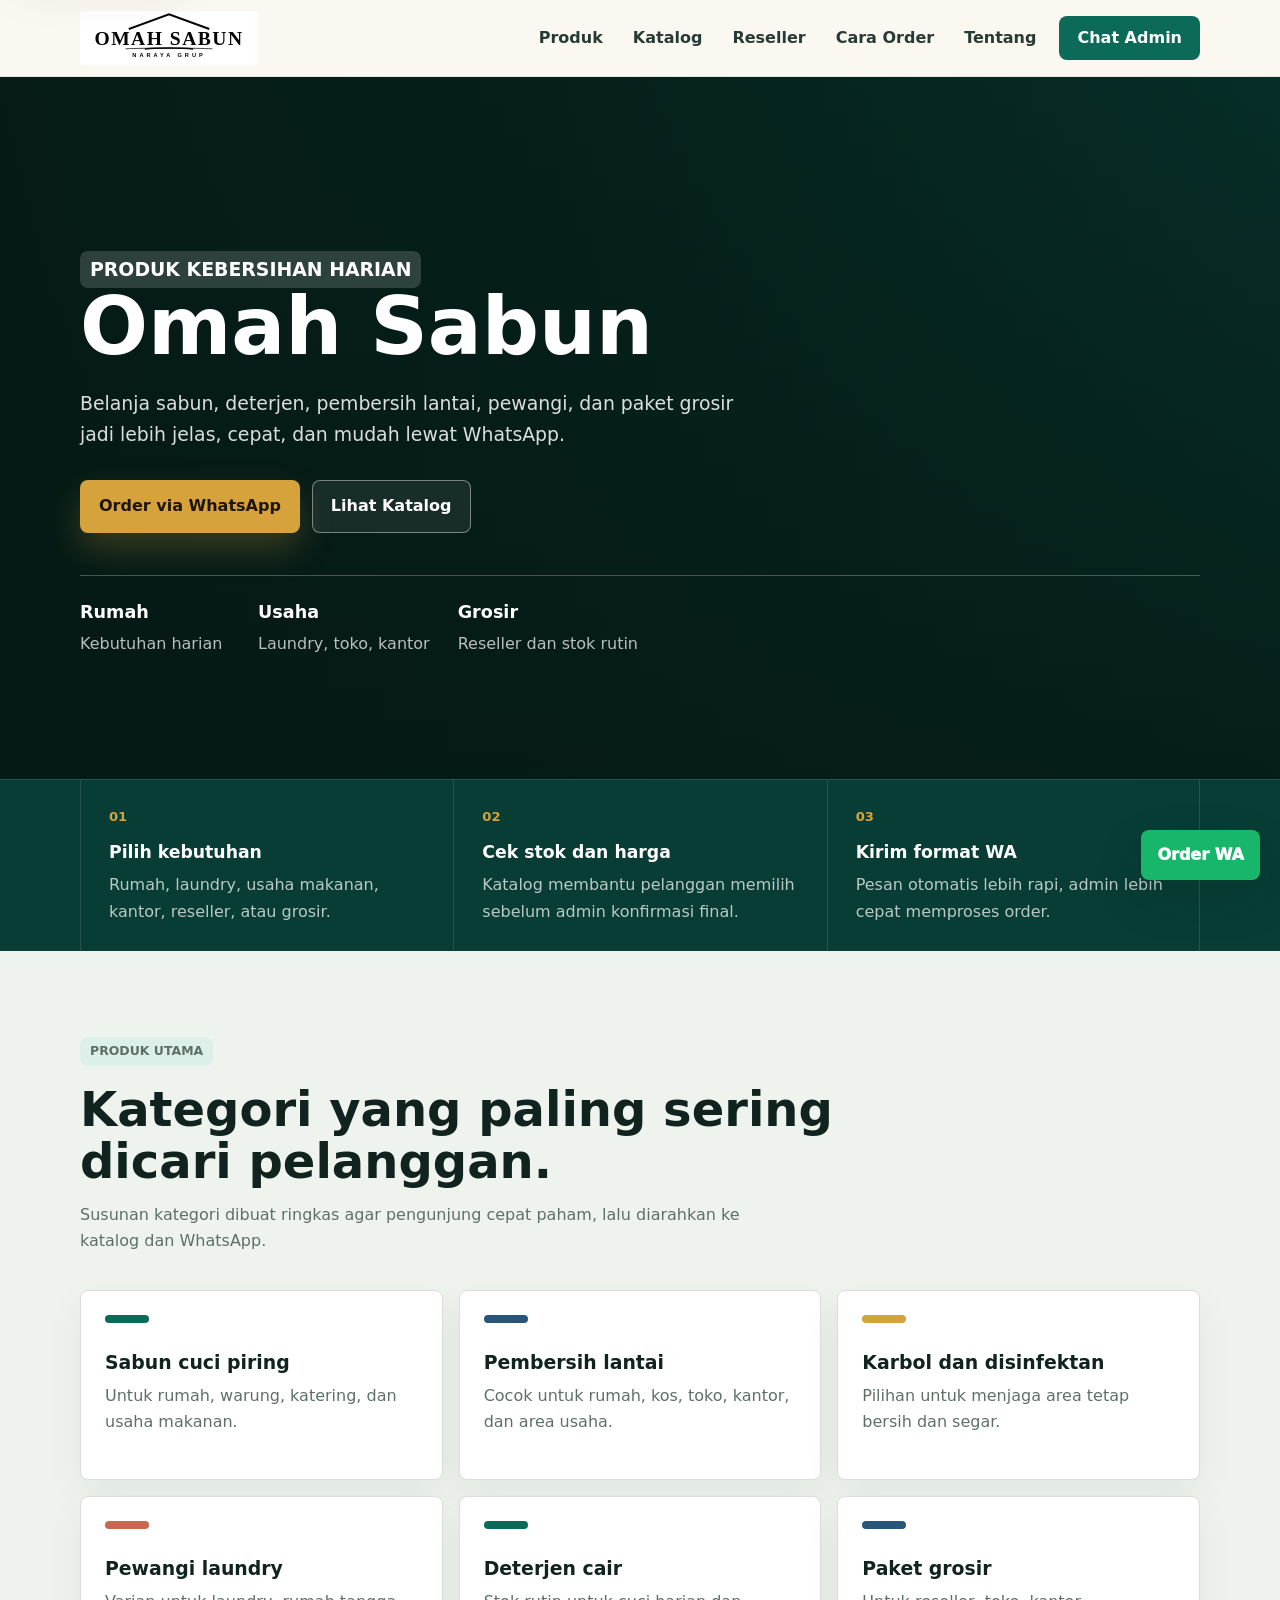
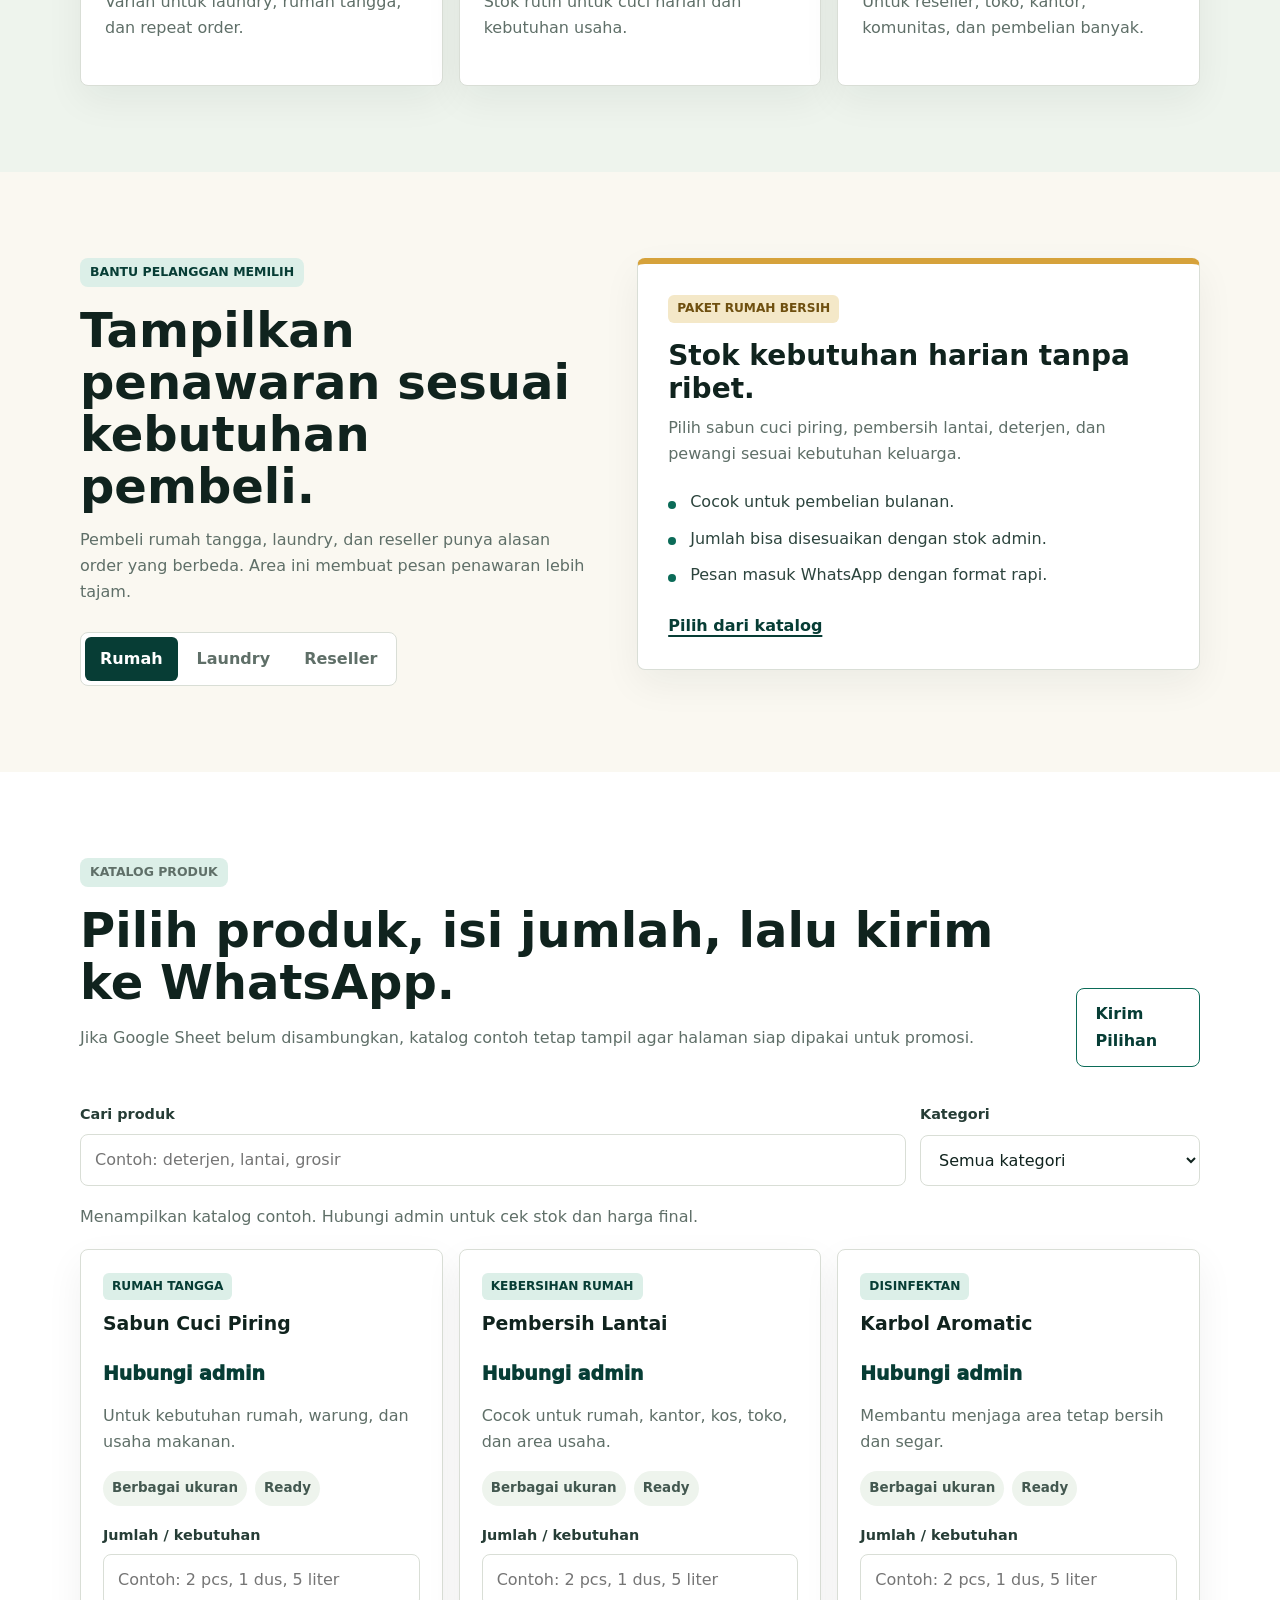
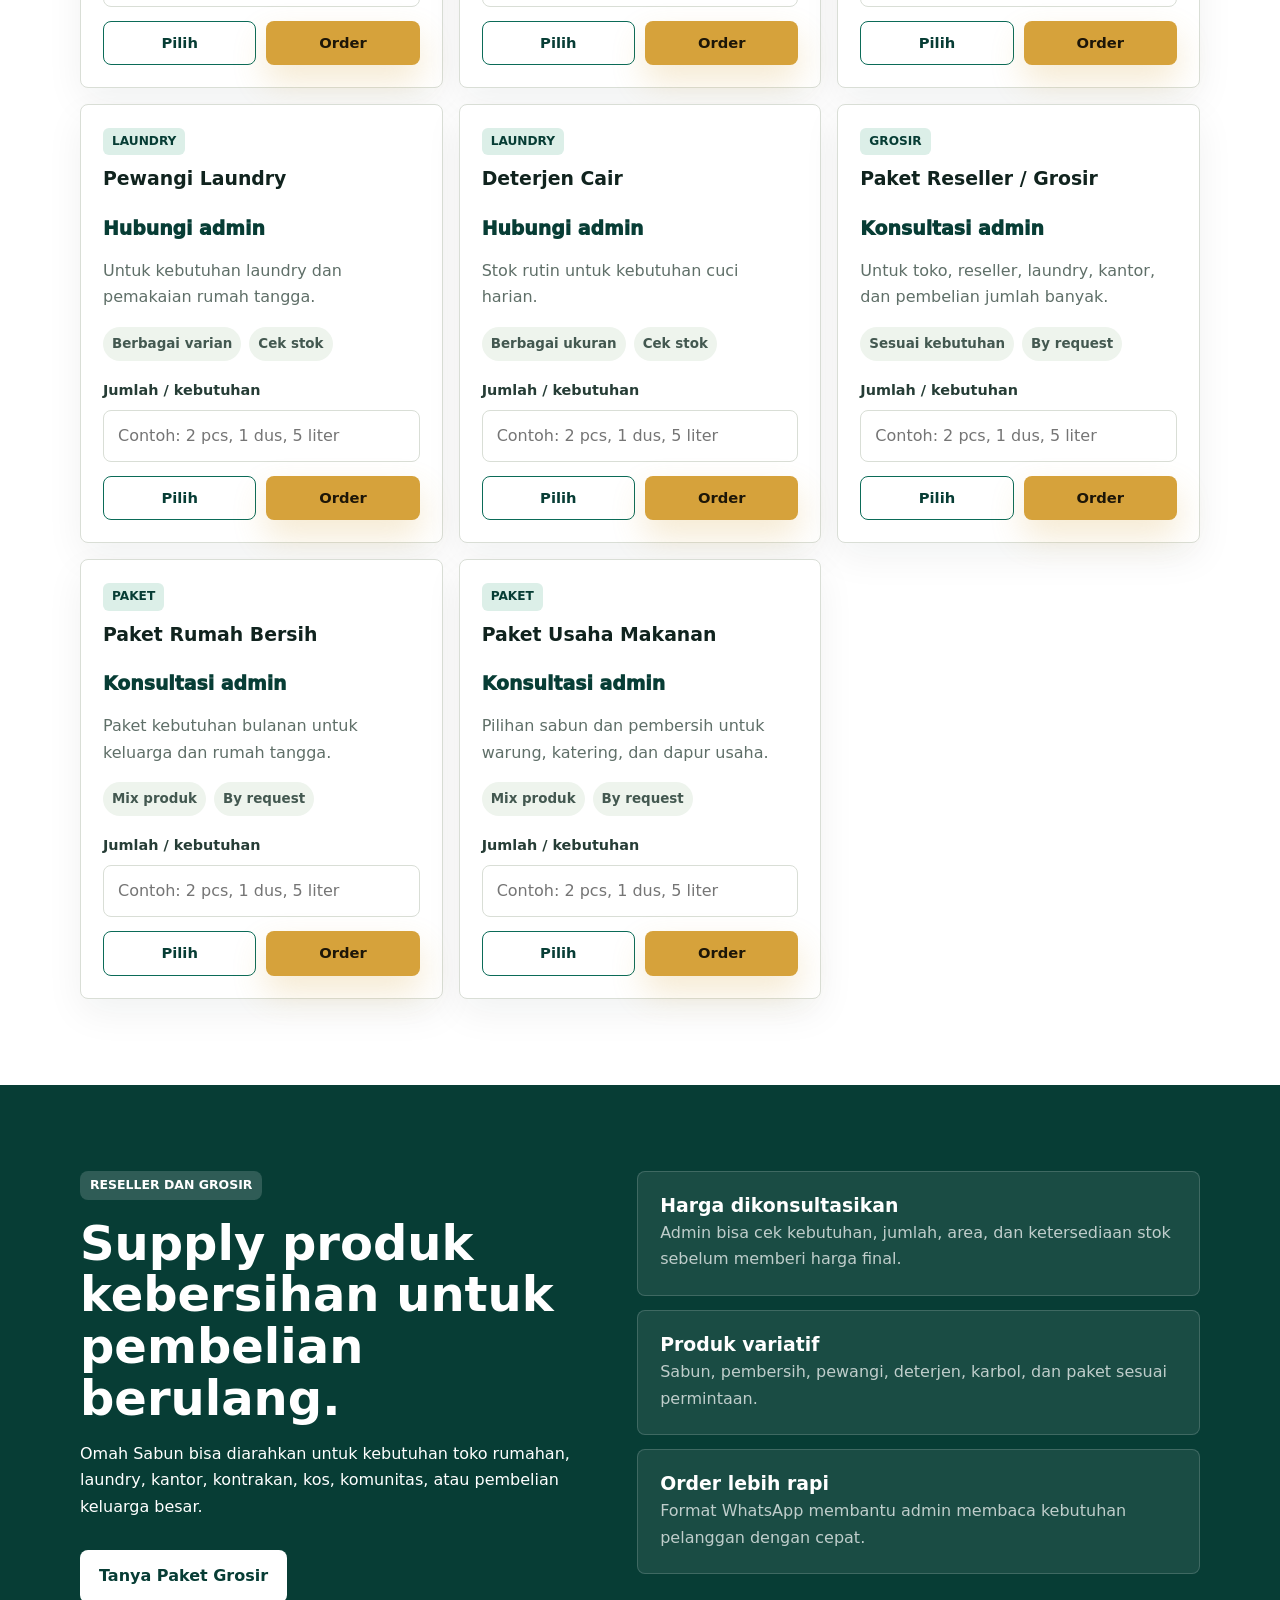
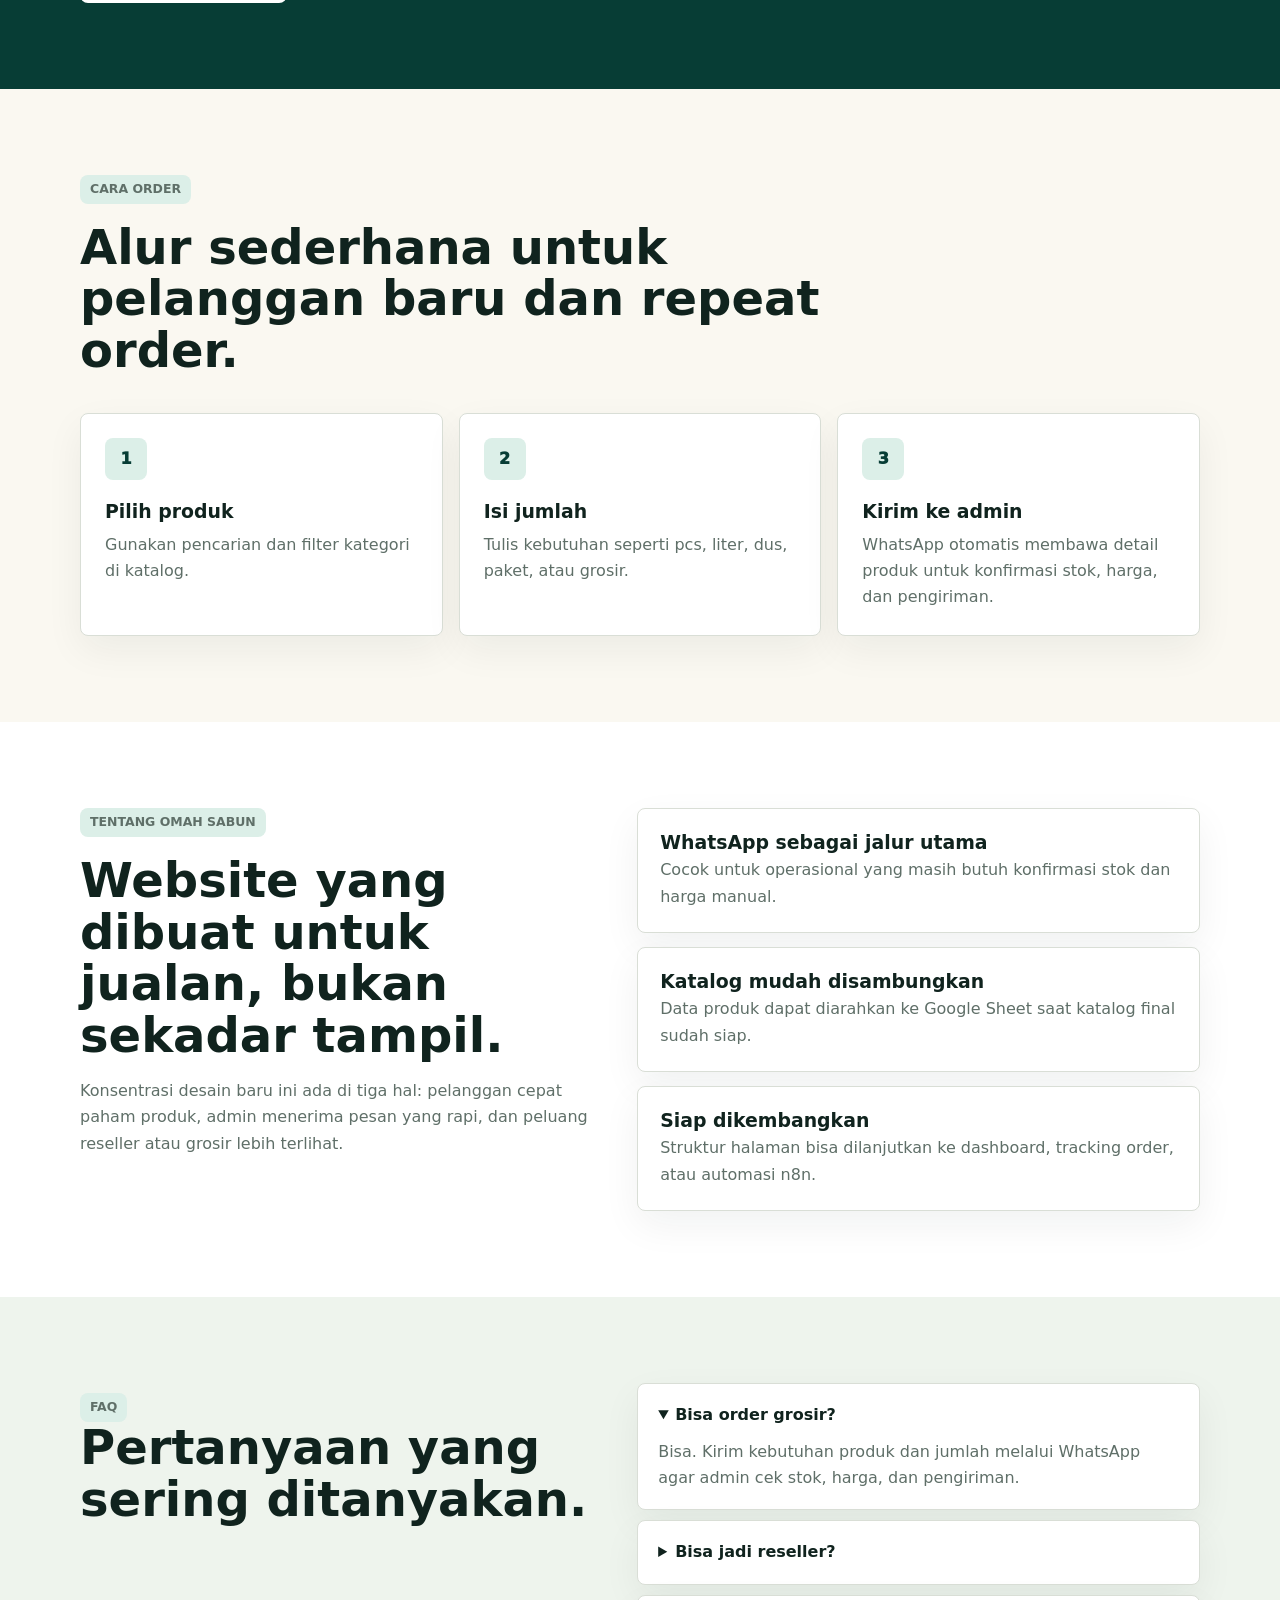
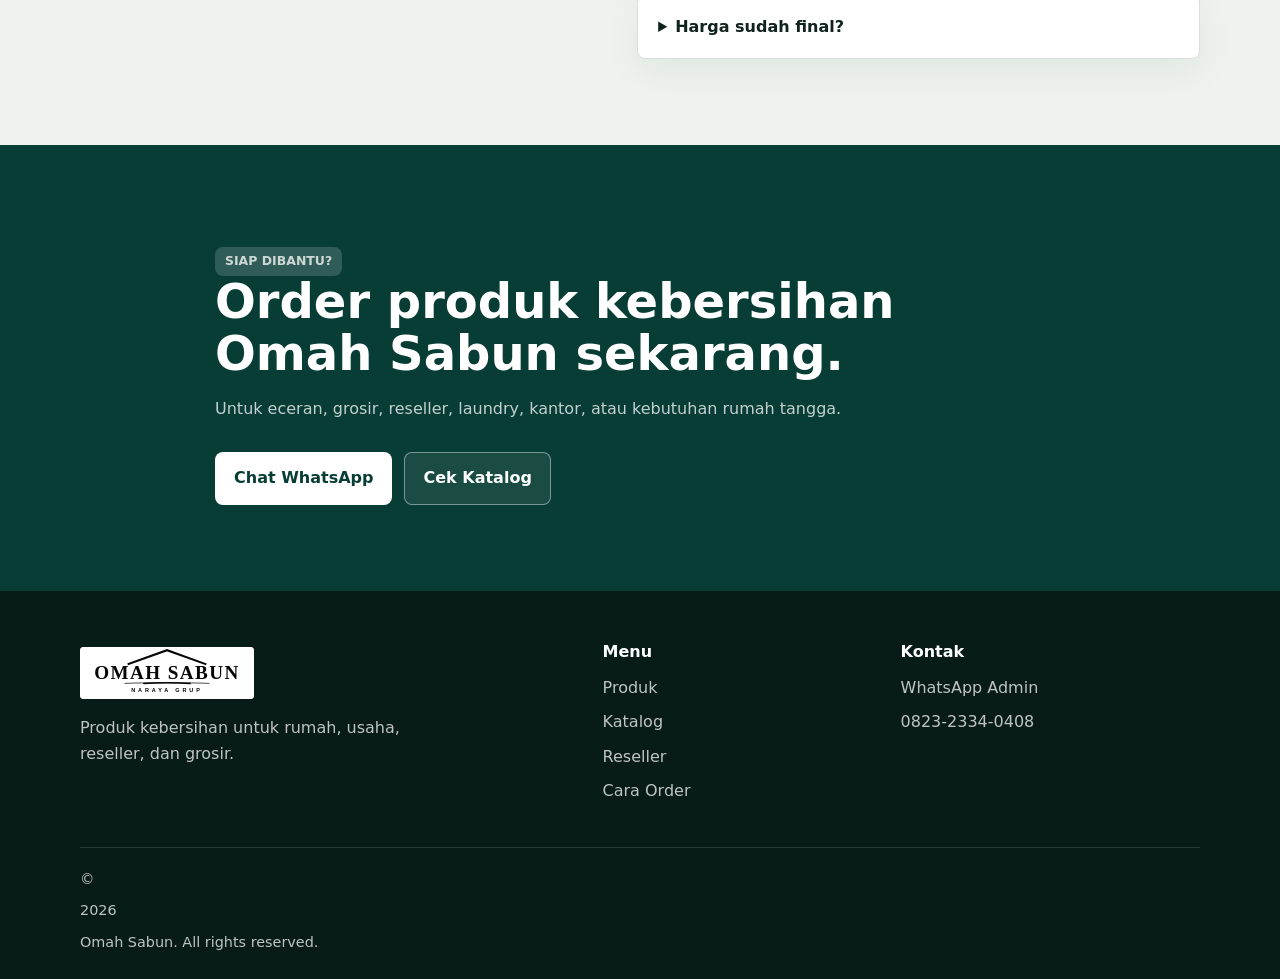
==== commit ea199948: "style: redesign Omah Sabun landing page" ====
--- a/index.html
+++ b/index.html
@@ -1,203 +1,110 @@
 <!doctype html>
 <html lang="id">
 <head>
-  <meta charset="utf-8" />
-  <meta name="viewport" content="width=device-width, initial-scale=1" />
+  <meta charset="utf-8">
+  <meta name="viewport" content="width=device-width, initial-scale=1">
   <title>Omah Sabun | Produk Kebersihan, Reseller & Grosir</title>
-  <meta name="description" content="Omah Sabun menyediakan produk kebersihan untuk rumah, laundry, reseller, grosir, dan order cepat via WhatsApp." />
-  <meta name="theme-color" content="#063f37" />
-  <link rel="icon" href="assets/logo-omah-sabun.svg" type="image/svg+xml" />
-  <link rel="preconnect" href="https://docs.google.com" />
-  <link rel="preconnect" href="https://wa.me" />
-  <link rel="stylesheet" href="logo.css" />
-  <link rel="stylesheet" href="style.css" />
-  <link rel="stylesheet" href="catalog-dynamic.css" />
+  <meta name="description" content="Omah Sabun menyediakan sabun, deterjen, pembersih lantai, pewangi, paket reseller, dan grosir dengan order cepat via WhatsApp.">
+  <meta name="theme-color" content="#0b4f43">
+  <meta property="og:title" content="Omah Sabun">
+  <meta property="og:description" content="Produk kebersihan harian untuk rumah, usaha, reseller, dan grosir.">
+  <meta property="og:type" content="website">
+  <link rel="icon" href="assets/logo-omah-sabun.svg" type="image/svg+xml">
+  <style>
+    :root{--ink:#10231e;--muted:#5f6f68;--paper:#faf8f1;--surface:#fff;--soft:#eef4ed;--line:#d9ded6;--green:#0b6b58;--dark:#073d35;--amber:#d6a23b;--blue:#285579;--coral:#c96852;--shadow:0 18px 50px rgba(15,32,28,.12);--radius:8px;--font:Inter,ui-sans-serif,system-ui,-apple-system,BlinkMacSystemFont,"Segoe UI",Arial,sans-serif}
+    *{box-sizing:border-box}html{scroll-behavior:smooth}body{margin:0;font-family:var(--font);color:var(--ink);background:var(--paper);font-size:16px;line-height:1.65;overflow-x:hidden}a{color:inherit}img{display:block;max-width:100%}button,input,select{font:inherit}.container{width:min(1120px,calc(100% - 40px));margin:auto}.skip{position:fixed;left:16px;top:-80px;z-index:999;background:#fff;padding:10px 14px;border-radius:var(--radius);box-shadow:var(--shadow)}.skip:focus{top:16px}
+    .header{position:sticky;top:0;z-index:100;background:rgba(250,248,241,.94);backdrop-filter:blur(18px);border-bottom:1px solid rgba(16,35,30,.09)}.nav{min-height:76px;display:flex;align-items:center;justify-content:space-between;gap:24px}.brand{display:inline-flex;text-decoration:none}.brand img{width:178px;background:#fff;border-radius:4px}.menu{display:flex;align-items:center;gap:4px}.menu a{display:inline-flex;align-items:center;min-height:42px;padding:9px 13px;border-radius:var(--radius);color:#273b35;font-weight:760;text-decoration:none}.menu a:hover{background:#dcefe8;color:var(--dark)}.menu .cta{margin-left:6px;background:var(--green);color:#fff;padding-inline:18px}.menu .cta:hover{background:var(--dark);color:#fff}.toggle{display:none;width:44px;height:44px;border:1px solid var(--line);border-radius:var(--radius);background:#fff;cursor:pointer;align-items:center;justify-content:center;flex-direction:column;gap:5px}.toggle span{width:20px;height:2px;border-radius:999px;background:var(--ink)}
+    .hero{position:relative;min-height:78svh;display:flex;align-items:center;color:#fff;overflow:hidden;background:var(--dark)}.hero:before{content:"";position:absolute;inset:0;background-image:url("https://images.unsplash.com/photo-1716625300720-b34970a2d890?auto=format&fit=crop&fm=jpg&q=74&w=1800");background-size:cover;background-position:center right;transform:scale(1.02)}.hero:after{content:"";position:absolute;inset:0;background:linear-gradient(90deg,rgba(5,25,21,.94),rgba(5,25,21,.78) 44%,rgba(5,25,21,.3)),linear-gradient(180deg,rgba(5,25,21,.18),rgba(5,25,21,.78))}.hero-inner{position:relative;z-index:1;padding:112px 0 82px}.eyebrow{display:inline-flex;align-items:center;margin:0 0 18px;padding:7px 10px;border-radius:var(--radius);background:#dcefe8;color:var(--dark);font-size:.78rem;line-height:1.2;font-weight:850;text-transform:uppercase;letter-spacing:0}.hero .eyebrow,.light{background:rgba(255,255,255,.16);color:#fff}.hero h1{margin:0;max-width:720px;font-size:5rem;line-height:.98;letter-spacing:0}.hero p{max-width:660px;margin:22px 0 0;color:rgba(255,255,255,.86);font-size:1.18rem}.actions{display:flex;align-items:center;gap:12px;flex-wrap:wrap;margin-top:30px}.btn{display:inline-flex;align-items:center;justify-content:center;min-height:48px;border:1px solid transparent;border-radius:var(--radius);padding:12px 18px;font-weight:850;text-decoration:none;cursor:pointer;transition:.18s ease}.btn:hover{transform:translateY(-2px)}.primary{background:var(--amber);color:#1d1608;box-shadow:0 16px 34px rgba(214,162,59,.24)}.ghost,.dark-outline{color:#fff;border-color:rgba(255,255,255,.42);background:rgba(255,255,255,.08)}.outline{color:var(--dark);border-color:var(--green);background:#fff}.light-btn{background:#fff;color:var(--dark)}.metrics{display:flex;flex-wrap:wrap;gap:28px;margin:42px 0 0;padding:22px 0 0;border-top:1px solid rgba(255,255,255,.26)}.metrics div{min-width:150px}.metrics strong{display:block;color:#fff;font-size:1.1rem}.metrics span{display:block;margin-top:4px;color:rgba(255,255,255,.72)}
+    .quick{background:var(--dark);color:#fff;border-top:1px solid rgba(255,255,255,.12)}.quick-grid{display:grid;grid-template-columns:repeat(3,1fr)}.quick-grid div{padding:26px 28px;border-left:1px solid rgba(255,255,255,.12)}.quick-grid div:last-child{border-right:1px solid rgba(255,255,255,.12)}.quick span{display:block;color:var(--amber);font-size:.82rem;font-weight:900;margin-bottom:10px}.quick strong{display:block;font-size:1.08rem}.quick p{margin:6px 0 0;color:rgba(255,255,255,.72)}
+    .section{padding:86px 0}.muted{background:var(--soft)}.heading{max-width:760px;margin-bottom:36px}.heading h2,.split h2,.final h2{margin:0;color:var(--ink);font-size:3rem;line-height:1.08;letter-spacing:0}.heading p,.copy,.about p{color:var(--muted)}.heading>p:last-child,.copy{max-width:660px;margin:14px 0 0}.grid,.catalog{display:grid;grid-template-columns:repeat(3,1fr);gap:16px}.card,.product,.proof article,.steps li,.info div,.faq details,.panel{border:1px solid var(--line);border-radius:var(--radius);background:#fff;box-shadow:0 14px 38px rgba(16,35,30,.06)}.card{min-height:190px;padding:24px}.mark{display:block;width:44px;height:8px;border-radius:999px;margin-bottom:28px}.green{background:var(--green)}.blue{background:var(--blue)}.amber{background:var(--amber)}.coral{background:var(--coral)}.card h3,.product h3,.proof strong,.steps h3,.info strong{margin:0 0 8px;color:var(--ink);font-size:1.18rem;line-height:1.25;letter-spacing:0}.card p,.product p,.proof p,.steps p,.info p,.faq p{margin:0;color:var(--muted)}
+    .split{display:grid;grid-template-columns:.95fr 1.05fr;gap:48px;align-items:start}.tabs{display:inline-flex;gap:4px;margin-top:26px;padding:4px;border:1px solid var(--line);border-radius:var(--radius);background:#fff}.tabs button{min-height:42px;border:0;border-radius:6px;padding:9px 15px;color:var(--muted);background:transparent;font-weight:850;cursor:pointer}.tabs button.active{background:var(--dark);color:#fff}.panel{padding:30px;border-top:6px solid var(--amber)}.label,.cat{display:inline-flex;width:max-content;max-width:100%;padding:6px 9px;border-radius:6px;background:#f4e8c8;color:#6f5010;font-size:.76rem;font-weight:900;line-height:1.25;text-transform:uppercase;letter-spacing:0}.panel h3{margin:16px 0 10px;font-size:1.75rem;line-height:1.18}.panel p{margin:0;color:var(--muted)}.panel ul{display:grid;gap:10px;margin:22px 0 0;padding:0;list-style:none}.panel li{position:relative;padding-left:22px;color:#2c443d}.panel li:before{content:"";position:absolute;left:0;top:.72em;width:8px;height:8px;border-radius:50%;background:var(--green)}.text-link{display:inline-flex;margin-top:24px;color:var(--dark);font-weight:900;text-decoration-thickness:2px;text-underline-offset:4px}
+    .catalog-section{background:#fff}.catalog-head{max-width:none;display:flex;align-items:end;justify-content:space-between;gap:28px}.tools{display:grid;grid-template-columns:1fr 280px;gap:14px;margin-bottom:18px}.field{display:grid;gap:7px}.field span,.qty label{color:#263d36;font-size:.9rem;font-weight:850}.field input,.field select,.qty input{width:100%;min-height:50px;border:1px solid var(--line);border-radius:var(--radius);background:#fff;color:var(--ink);padding:12px 14px;outline:none}.field input:focus,.field select:focus,.qty input:focus{border-color:var(--green);box-shadow:0 0 0 4px rgba(11,107,88,.13)}.status{margin:0 0 18px;color:var(--muted)}.product{display:flex;flex-direction:column;min-height:100%;padding:22px}.product-top{display:grid;gap:14px;margin-bottom:14px}.cat{background:#dcefe8;color:var(--dark)}.product h3{margin-top:12px}.price{color:var(--dark);font-size:1.18rem;font-weight:950}.meta{display:flex;flex-wrap:wrap;gap:8px;margin:16px 0 18px}.meta span{display:inline-flex;padding:6px 9px;border-radius:999px;background:var(--soft);color:#435850;font-size:.84rem;font-weight:760}.qty{display:grid;gap:7px;margin-top:auto}.product-actions{display:grid;grid-template-columns:1fr 1fr;gap:10px;margin-top:14px}.small{min-height:42px;padding:9px 12px;font-size:.92rem}.empty{grid-column:1/-1;padding:30px;border:1px dashed var(--line);border-radius:var(--radius);background:var(--paper);color:var(--muted);text-align:center}
+    .reseller,.final{background:var(--dark);color:#fff}.reseller h2,.reseller p,.final h2,.final p{color:#fff}.proof{display:grid;gap:14px}.proof article{background:rgba(255,255,255,.08);border-color:rgba(255,255,255,.16);box-shadow:none;padding:22px}.proof strong{color:#fff}.proof p{color:rgba(255,255,255,.72)}.steps{display:grid;grid-template-columns:repeat(3,1fr);gap:16px;margin:0;padding:0;list-style:none}.steps li{padding:24px}.steps span{display:grid;place-items:center;width:42px;height:42px;margin-bottom:20px;border-radius:var(--radius);background:#dcefe8;color:var(--dark);font-weight:950}.about{background:#fff}.info{display:grid;gap:14px}.info div{padding:22px}.faq{background:var(--soft)}.faq-list{display:grid;gap:10px}.faq details{padding:18px 20px}.faq summary{cursor:pointer;color:var(--ink);font-weight:900}.faq p{margin-top:10px}.final{padding:86px 0}.final-inner{max-width:850px}.final h2{max-width:760px}.final p{max-width:640px;margin:16px 0 0;color:rgba(255,255,255,.76)}
+    .footer{padding:48px 0 24px;background:#071c18;color:rgba(255,255,255,.74)}.footer-grid{display:grid;grid-template-columns:1.3fr .7fr .8fr;gap:36px}.footer img{width:174px;background:#fff;border-radius:4px}.footer p{max-width:360px}.footer strong{display:block;margin-bottom:10px;color:#fff}.footer a,.footer span{display:block;margin:8px 0;color:rgba(255,255,255,.74);text-decoration:none}.copyr{margin-top:34px;padding-top:20px;border-top:1px solid rgba(255,255,255,.12);font-size:.9rem}.float,.cart{position:fixed;z-index:120;display:inline-flex;align-items:center;justify-content:center;min-height:48px;border-radius:var(--radius);text-decoration:none;font-weight:950;box-shadow:var(--shadow)}.float{right:20px;bottom:20px;padding:12px 16px;background:#17b66b;color:#fff}.cart{left:20px;bottom:20px;display:none;gap:10px;padding:10px 14px;background:var(--ink);color:#fff}.cart.show{display:inline-flex}.cart span{display:grid;place-items:center;min-width:26px;height:26px;border-radius:50%;background:var(--amber);color:#161006;font-size:.82rem}
+    @media(max-width:980px){.toggle{display:flex}.menu{position:fixed;left:20px;right:20px;top:86px;display:none;flex-direction:column;align-items:stretch;padding:12px;border:1px solid var(--line);border-radius:var(--radius);background:#fff;box-shadow:var(--shadow)}.menu.open{display:flex}.menu .cta{margin-left:0}.hero{min-height:auto}.hero-inner{padding:94px 0 74px}.hero h1{font-size:3.8rem}.hero:after{background:linear-gradient(90deg,rgba(5,25,21,.96),rgba(5,25,21,.78) 58%,rgba(5,25,21,.45)),linear-gradient(180deg,rgba(5,25,21,.2),rgba(5,25,21,.82))}.quick-grid,.grid,.catalog,.steps{grid-template-columns:repeat(2,1fr)}.quick-grid div:nth-child(3){grid-column:1/-1}.split{grid-template-columns:1fr;gap:30px}.heading h2,.split h2,.final h2{font-size:2.45rem}.catalog-head{align-items:start;flex-direction:column}.tools{grid-template-columns:1fr}}
+    @media(max-width:640px){.container{width:min(100% - 28px,1120px)}.nav{min-height:68px}.brand img{width:148px}.menu{left:14px;right:14px;top:78px}.hero:before{background-position:64% center}.hero:after{background:linear-gradient(180deg,rgba(5,25,21,.8),rgba(5,25,21,.86))}.hero-inner{padding:82px 0 58px}.hero h1{font-size:2.75rem}.hero p{font-size:1.02rem}.actions,.tabs{width:100%;align-items:stretch;flex-direction:column}.btn,.tabs button{width:100%}.metrics{gap:18px}.metrics div{min-width:100%}.quick-grid,.grid,.catalog,.steps,.footer-grid{grid-template-columns:1fr}.quick-grid div,.quick-grid div:last-child{padding:22px 0;border-left:0;border-right:0;border-bottom:1px solid rgba(255,255,255,.12)}.section,.final{padding:64px 0}.heading h2,.split h2,.final h2{font-size:2rem}.panel,.card,.product,.proof article,.steps li,.info div,.faq details{padding:20px}.product-actions{grid-template-columns:1fr}.cart{left:14px;bottom:74px}.float{right:14px;bottom:14px}}
+  </style>
 </head>
 <body>
-  <a class="skip-link" href="#katalog">Lewati ke katalog</a>
-
-  <header class="site-header" id="top">
-    <div class="container nav-wrap">
-      <a class="brand" href="#top" aria-label="Omah Sabun beranda">
-        <img class="brand-logo" src="assets/logo-omah-sabun.svg" alt="Logo Omah Sabun" />
-      </a>
-
-      <button class="nav-toggle" type="button" aria-label="Buka menu" aria-expanded="false" data-nav-toggle>
-        <span></span><span></span><span></span>
-      </button>
-
-      <nav class="site-nav" data-nav-menu>
-        <a href="#katalog">Katalog</a>
-        <a href="#reseller">Reseller</a>
-        <a href="#cara-order">Cara Order</a>
-        <a href="#tentang">Tentang Kami</a>
-        <a href="#kontak">Kontak</a>
-        <a class="nav-cta" href="#" data-whatsapp-link>Hubungi Admin</a>
+  <a class="skip" href="#katalog">Lewati ke katalog</a>
+  <header class="header" id="top">
+    <div class="container nav">
+      <a class="brand" href="#top" aria-label="Omah Sabun beranda"><img src="assets/logo-omah-sabun.svg" alt="Logo Omah Sabun"></a>
+      <button class="toggle" type="button" aria-label="Buka menu" aria-expanded="false" data-toggle><span></span><span></span><span></span></button>
+      <nav class="menu" data-menu>
+        <a href="#produk">Produk</a><a href="#katalog">Katalog</a><a href="#reseller">Reseller</a><a href="#cara-order">Cara Order</a><a href="#tentang">Tentang</a><a class="cta" href="#" data-wa>Chat Admin</a>
       </nav>
     </div>
   </header>
-
   <main>
-    <section class="hero section-soft">
-      <div class="container hero-grid">
-        <div class="hero-content reveal">
-          <p class="eyebrow">Omah Sabun • Produk kebersihan harian</p>
-          <h1>Belanja Produk Kebersihan untuk Rumah, Usaha, dan Reseller <span>Lebih Mudah</span></h1>
-          <p class="hero-lead">Katalog lengkap sabun dan kebutuhan kebersihan harian dengan kualitas terbaik, harga bersahabat, dan order praktis via WhatsApp.</p>
-          <div class="hero-actions">
-            <a class="btn btn-primary" href="#" data-whatsapp-link>Order via WhatsApp</a>
-            <a class="btn btn-secondary" href="#katalog">Lihat Katalog</a>
-          </div>
-          <div class="trust-row" aria-label="Ringkasan layanan">
-            <div><strong>Grosir</strong><span>Harga kompetitif</span></div>
-            <div><strong>Reseller</strong><span>Siap bantu jualan</span></div>
-            <div><strong>WA</strong><span>Order cepat</span></div>
-          </div>
-        </div>
-
-        <aside class="hero-panel reveal" aria-label="Paket rekomendasi Omah Sabun">
-          <div class="panel-top">
-            <p class="panel-label">Paket rekomendasi</p>
-            <h2>Paket Hemat Rumah Bersih</h2>
-            <p>Sabun cuci piring, pembersih lantai, karbol, pewangi, dan kebutuhan kebersihan lain sesuai stok admin.</p>
-          </div>
-          <div class="ready-list">
-            <div><span>✓</span><strong>Sabun Cuci Piring</strong><b>Ready</b></div>
-            <div><span>✓</span><strong>Pembersih Lantai</strong><b>Ready</b></div>
-            <div><span>✓</span><strong>Karbol & Disinfektan</strong><b>Cek stok</b></div>
-            <div><span>✓</span><strong>Paket Reseller / Grosir</strong><b>By request</b></div>
-          </div>
-          <a class="panel-order" href="#katalog">Pilih dari katalog</a>
-        </aside>
+    <section class="hero">
+      <div class="container hero-inner">
+        <p class="eyebrow">Produk kebersihan harian</p>
+        <h1>Omah Sabun</h1>
+        <p>Belanja sabun, deterjen, pembersih lantai, pewangi, dan paket grosir jadi lebih jelas, cepat, dan mudah lewat WhatsApp.</p>
+        <div class="actions"><a class="btn primary" href="#" data-wa>Order via WhatsApp</a><a class="btn ghost" href="#katalog">Lihat Katalog</a></div>
+        <div class="metrics" aria-label="Ringkasan layanan"><div><strong>Rumah</strong><span>Kebutuhan harian</span></div><div><strong>Usaha</strong><span>Laundry, toko, kantor</span></div><div><strong>Grosir</strong><span>Reseller dan stok rutin</span></div></div>
       </div>
     </section>
-
-    <section class="section" id="keunggulan">
+    <section class="quick"><div class="container quick-grid"><div><span>01</span><strong>Pilih kebutuhan</strong><p>Rumah, laundry, usaha makanan, kantor, reseller, atau grosir.</p></div><div><span>02</span><strong>Cek stok dan harga</strong><p>Katalog membantu pelanggan memilih sebelum admin konfirmasi final.</p></div><div><span>03</span><strong>Kirim format WA</strong><p>Pesan otomatis lebih rapi, admin lebih cepat memproses order.</p></div></div></section>
+    <section class="section muted" id="produk">
       <div class="container">
-        <div class="section-heading reveal">
-          <p class="eyebrow">Kenapa pilih Omah Sabun</p>
-          <h2>Belanja bersih-bersih dibuat lebih jelas, cepat, dan profesional.</h2>
-          <p class="section-copy">Website ini dirapikan untuk membantu calon pembeli langsung paham produk, manfaat, alur order, dan pilihan reseller/grosir.</p>
-        </div>
-        <div class="feature-grid">
-          <article class="feature-card reveal"><span>01</span><h3>Katalog dinamis</h3><p>Produk dapat diambil dari Google Sheet, sehingga update stok dan harga lebih praktis tanpa edit kode.</p></article>
-          <article class="feature-card reveal"><span>02</span><h3>Order via WhatsApp</h3><p>Pelanggan bisa kirim produk pilihan, jumlah, dan kebutuhan dalam format pesan yang rapi.</p></article>
-          <article class="feature-card reveal"><span>03</span><h3>Siap grosir & reseller</h3><p>Alur halaman diarahkan untuk pembelian berulang, pelanggan usaha, dan calon mitra reseller.</p></article>
+        <div class="heading"><p class="eyebrow">Produk utama</p><h2>Kategori yang paling sering dicari pelanggan.</h2><p>Susunan kategori dibuat ringkas agar pengunjung cepat paham, lalu diarahkan ke katalog dan WhatsApp.</p></div>
+        <div class="grid">
+          <article class="card"><span class="mark green"></span><h3>Sabun cuci piring</h3><p>Untuk rumah, warung, katering, dan usaha makanan.</p></article>
+          <article class="card"><span class="mark blue"></span><h3>Pembersih lantai</h3><p>Cocok untuk rumah, kos, toko, kantor, dan area usaha.</p></article>
+          <article class="card"><span class="mark amber"></span><h3>Karbol dan disinfektan</h3><p>Pilihan untuk menjaga area tetap bersih dan segar.</p></article>
+          <article class="card"><span class="mark coral"></span><h3>Pewangi laundry</h3><p>Varian untuk laundry, rumah tangga, dan repeat order.</p></article>
+          <article class="card"><span class="mark green"></span><h3>Deterjen cair</h3><p>Stok rutin untuk cuci harian dan kebutuhan usaha.</p></article>
+          <article class="card"><span class="mark blue"></span><h3>Paket grosir</h3><p>Untuk reseller, toko, kantor, komunitas, dan pembelian banyak.</p></article>
         </div>
       </div>
     </section>
-
-    <section class="section highlight-section" id="produk">
-      <div class="container">
-        <div class="section-heading reveal">
-          <p class="eyebrow">Produk unggulan</p>
-          <h2>Kategori produk yang sering dibutuhkan.</h2>
-          <p class="section-copy">Tanpa ilustrasi produk palsu. Detail produk tetap mengikuti katalog dan konfirmasi stok dari admin.</p>
-        </div>
-        <div class="highlight-grid">
-          <article class="highlight-card reveal"><strong>Sabun cuci piring</strong><span>Kebutuhan rumah, warung, dan usaha makanan.</span></article>
-          <article class="highlight-card reveal"><strong>Pembersih lantai</strong><span>Untuk rumah, kantor, laundry, kos, dan toko.</span></article>
-          <article class="highlight-card reveal"><strong>Karbol & disinfektan</strong><span>Membantu menjaga area tetap bersih dan segar.</span></article>
-          <article class="highlight-card reveal"><strong>Pewangi laundry</strong><span>Cocok untuk laundry dan kebutuhan rumah tangga.</span></article>
-          <article class="highlight-card reveal"><strong>Detergen cair</strong><span>Stok rutin untuk kebutuhan cuci harian.</span></article>
-          <article class="highlight-card reveal"><strong>Paket grosir</strong><span>Untuk reseller, toko, dan pembelian jumlah banyak.</span></article>
-        </div>
+    <section class="section">
+      <div class="container split">
+        <div><p class="eyebrow">Bantu pelanggan memilih</p><h2>Tampilkan penawaran sesuai kebutuhan pembeli.</h2><p class="copy">Pembeli rumah tangga, laundry, dan reseller punya alasan order yang berbeda. Area ini membuat pesan penawaran lebih tajam.</p><div class="tabs" role="tablist"><button class="active" type="button" data-audience="rumah">Rumah</button><button type="button" data-audience="laundry">Laundry</button><button type="button" data-audience="reseller">Reseller</button></div></div>
+        <div class="panel" data-panel></div>
       </div>
     </section>
-
-    <section class="section reseller-section" id="reseller">
-      <div class="container reseller-grid">
-        <div class="reveal">
-          <p class="eyebrow">Program reseller & grosir</p>
-          <h2>Bangun stok usaha kebersihan dengan supply yang lebih tertata.</h2>
-          <p class="section-copy">Cocok untuk toko rumahan, warung, laundry, kantor, kontrakan, kos, komunitas, dan pembelian keluarga besar. Hubungi admin untuk menanyakan paket, minimal order, dan ketersediaan stok.</p>
-          <a class="btn btn-light" href="#" data-whatsapp-link>Tanya Paket Grosir</a>
-        </div>
-        <div class="reseller-points reveal">
-          <div><strong>Harga khusus</strong><span>Untuk pembelian jumlah banyak dan kebutuhan rutin.</span></div>
-          <div><strong>Produk variatif</strong><span>Sabun, pembersih, pewangi, dan perlengkapan kebersihan.</span></div>
-          <div><strong>Admin responsif</strong><span>Order dan konsultasi kebutuhan langsung lewat WhatsApp.</span></div>
-        </div>
+    <section class="section catalog-section" id="katalog">
+      <div class="container">
+        <div class="heading catalog-head"><div><p class="eyebrow">Katalog produk</p><h2>Pilih produk, isi jumlah, lalu kirim ke WhatsApp.</h2><p>Jika Google Sheet belum disambungkan, katalog contoh tetap tampil agar halaman siap dipakai untuk promosi.</p></div><a class="btn outline" href="#" data-cart>Kirim Pilihan</a></div>
+        <div class="tools"><label class="field"><span>Cari produk</span><input type="search" id="q" placeholder="Contoh: deterjen, lantai, grosir" autocomplete="off"></label><label class="field"><span>Kategori</span><select id="cat"><option value="all">Semua kategori</option></select></label></div>
+        <p class="status" id="status">Memuat katalog...</p><div class="catalog" id="catalog" aria-live="polite"></div>
       </div>
     </section>
-
-    <section class="section catalog-section" id="katalog">
-      <div class="container">
-        <div class="section-heading catalog-heading reveal">
-          <div>
-            <p class="eyebrow">Katalog produk</p>
-            <h2>Pilih produk, isi jumlah, lalu kirim ke WhatsApp.</h2>
-            <p class="section-copy">Katalog dapat tersambung ke Google Sheet. Saat URL Sheet belum diisi, website menampilkan kategori contoh berbasis teks untuk menjaga tampilan tetap rapi.</p>
-          </div>
-          <a class="btn btn-secondary" href="#" data-whatsapp-cart>Kirim Pilihan</a>
-        </div>
-        <div class="catalog-tools reveal">
-          <label class="search-box"><span>Cari produk</span><input type="search" id="catalogSearch" placeholder="Contoh: sabun, pewangi, pembersih..." autocomplete="off" /></label>
-          <label class="filter-box"><span>Kategori</span><select id="categoryFilter"><option value="all">Semua kategori</option></select></label>
-        </div>
-        <div class="catalog-status" id="catalogStatus" role="status">Memuat katalog...</div>
-        <div class="catalog-grid" id="catalogGrid" aria-live="polite"></div>
-      </div>
+    <section class="section reseller" id="reseller">
+      <div class="container split"><div><p class="eyebrow light">Reseller dan grosir</p><h2>Supply produk kebersihan untuk pembelian berulang.</h2><p>Omah Sabun bisa diarahkan untuk kebutuhan toko rumahan, laundry, kantor, kontrakan, kos, komunitas, atau pembelian keluarga besar.</p><div class="actions"><a class="btn light-btn" href="#" data-wa>Tanya Paket Grosir</a></div></div><div class="proof"><article><strong>Harga dikonsultasikan</strong><p>Admin bisa cek kebutuhan, jumlah, area, dan ketersediaan stok sebelum memberi harga final.</p></article><article><strong>Produk variatif</strong><p>Sabun, pembersih, pewangi, deterjen, karbol, dan paket sesuai permintaan.</p></article><article><strong>Order lebih rapi</strong><p>Format WhatsApp membantu admin membaca kebutuhan pelanggan dengan cepat.</p></article></div></div>
     </section>
-
-    <section class="section order-section" id="cara-order">
-      <div class="container">
-        <div class="section-heading reveal">
-          <p class="eyebrow">Cara order</p>
-          <h2>Dari katalog langsung ke WhatsApp.</h2>
-        </div>
-        <div class="steps">
-          <div class="step reveal"><span>1</span><h3>Pilih produk</h3><p>Cek katalog dan gunakan pencarian untuk menemukan kebutuhan Anda.</p></div>
-          <div class="step reveal"><span>2</span><h3>Isi jumlah</h3><p>Masukkan jumlah seperti pcs, liter, dus, paket, atau grosir.</p></div>
-          <div class="step reveal"><span>3</span><h3>Kirim ke admin</h3><p>Pesan otomatis tersusun rapi untuk konfirmasi stok, harga, dan pengiriman.</p></div>
-        </div>
-      </div>
-    </section>
-
-    <section class="section service-section" id="tentang">
-      <div class="container service-grid">
-        <div class="service-card reveal">
-          <p class="eyebrow">Tentang Kami</p>
-          <h2>Omah Sabun hadir untuk memudahkan belanja produk kebersihan harian.</h2>
-          <p>Kami membantu kebutuhan rumah tangga, warung, laundry, kantor, dan reseller dengan katalog yang mudah dicek, alur order sederhana, serta komunikasi langsung melalui WhatsApp.</p>
-        </div>
-        <div class="service-list reveal">
-          <div><strong>Jam operasional</strong><span>Chat admin setiap hari, menyesuaikan antrean order.</span></div>
-          <div><strong>Pengiriman</strong><span>Diatur sesuai area dan kesepakatan dengan admin.</span></div>
-          <div><strong>Pembayaran</strong><span>Dikonfirmasi langsung melalui WhatsApp sebelum pesanan diproses.</span></div>
-        </div>
-      </div>
-    </section>
-
-    <section class="section faq-section" id="faq">
-      <div class="container">
-        <div class="section-heading reveal"><p class="eyebrow">FAQ</p><h2>Pertanyaan yang sering ditanyakan.</h2></div>
-        <div class="faq-list reveal">
-          <details open><summary>Bisa order grosir?</summary><p>Bisa. Kirim kebutuhan produk dan jumlah melalui WhatsApp agar admin cek harga dan stok.</p></details>
-          <details><summary>Bisa jadi reseller?</summary><p>Bisa. Hubungi admin untuk paket reseller, minimal order, dan sistem pemesanan.</p></details>
-          <details><summary>Harga sudah final?</summary><p>Harga dapat berubah mengikuti stok, ukuran, paket, area, dan kesepakatan pembelian.</p></details>
-        </div>
-      </div>
-    </section>
-
-    <section class="section final-cta" id="kontak">
-      <div class="container cta-card reveal">
-        <div><p class="eyebrow">Siap dibantu?</p><h2>Order eceran, grosir, atau daftar reseller Omah Sabun.</h2><p>Klik tombol untuk langsung terhubung ke WhatsApp admin.</p></div>
-        <a class="btn btn-light" href="#" data-whatsapp-link>Chat WhatsApp</a>
-      </div>
-    </section>
+    <section class="section" id="cara-order"><div class="container"><div class="heading"><p class="eyebrow">Cara order</p><h2>Alur sederhana untuk pelanggan baru dan repeat order.</h2></div><ol class="steps"><li><span>1</span><h3>Pilih produk</h3><p>Gunakan pencarian dan filter kategori di katalog.</p></li><li><span>2</span><h3>Isi jumlah</h3><p>Tulis kebutuhan seperti pcs, liter, dus, paket, atau grosir.</p></li><li><span>3</span><h3>Kirim ke admin</h3><p>WhatsApp otomatis membawa detail produk untuk konfirmasi stok, harga, dan pengiriman.</p></li></ol></div></section>
+    <section class="section about" id="tentang"><div class="container split"><div><p class="eyebrow">Tentang Omah Sabun</p><h2>Website yang dibuat untuk jualan, bukan sekadar tampil.</h2><p>Konsentrasi desain baru ini ada di tiga hal: pelanggan cepat paham produk, admin menerima pesan yang rapi, dan peluang reseller atau grosir lebih terlihat.</p></div><div class="info"><div><strong>WhatsApp sebagai jalur utama</strong><p>Cocok untuk operasional yang masih butuh konfirmasi stok dan harga manual.</p></div><div><strong>Katalog mudah disambungkan</strong><p>Data produk dapat diarahkan ke Google Sheet saat katalog final sudah siap.</p></div><div><strong>Siap dikembangkan</strong><p>Struktur halaman bisa dilanjutkan ke dashboard, tracking order, atau automasi n8n.</p></div></div></div></section>
+    <section class="section faq"><div class="container split"><div class="heading"><p class="eyebrow">FAQ</p><h2>Pertanyaan yang sering ditanyakan.</h2></div><div class="faq-list"><details open><summary>Bisa order grosir?</summary><p>Bisa. Kirim kebutuhan produk dan jumlah melalui WhatsApp agar admin cek stok, harga, dan pengiriman.</p></details><details><summary>Bisa jadi reseller?</summary><p>Bisa. Hubungi admin untuk menanyakan paket, minimal order, dan sistem pemesanan.</p></details><details><summary>Harga sudah final?</summary><p>Harga dapat berubah mengikuti stok, ukuran, area pengiriman, dan jumlah pembelian.</p></details></div></div></section>
+    <section class="final" id="kontak"><div class="container final-inner"><p class="eyebrow light">Siap dibantu?</p><h2>Order produk kebersihan Omah Sabun sekarang.</h2><p>Untuk eceran, grosir, reseller, laundry, kantor, atau kebutuhan rumah tangga.</p><div class="actions"><a class="btn light-btn" href="#" data-wa>Chat WhatsApp</a><a class="btn dark-outline" href="#katalog">Cek Katalog</a></div></div></section>
   </main>
-
-  <footer class="site-footer">
-    <div class="container footer-grid">
-      <div><a class="brand footer-brand" href="#top"><img class="brand-logo" src="assets/logo-omah-sabun.svg" alt="Logo Omah Sabun" /></a><p>Produk kebersihan untuk rumah, usaha, reseller, dan grosir.</p></div>
-      <div><strong>Menu</strong><a href="#katalog">Katalog</a><a href="#reseller">Reseller</a><a href="#cara-order">Cara Order</a><a href="#tentang">Tentang Kami</a></div>
-      <div><strong>Kontak</strong><a href="#" data-whatsapp-link>WhatsApp Admin</a><span>0823-2334-0408</span></div>
-    </div>
-    <div class="container copyright">© <span id="year"></span> Omah Sabun. All rights reserved.</div>
-  </footer>
-
-  <a class="floating-wa" href="#" data-whatsapp-link aria-label="Chat WhatsApp Omah Sabun">Order WA</a>
-  <script src="script.js"></script>
+  <footer class="footer"><div class="container footer-grid"><div><a class="brand" href="#top"><img src="assets/logo-omah-sabun.svg" alt="Logo Omah Sabun"></a><p>Produk kebersihan untuk rumah, usaha, reseller, dan grosir.</p></div><nav><strong>Menu</strong><a href="#produk">Produk</a><a href="#katalog">Katalog</a><a href="#reseller">Reseller</a><a href="#cara-order">Cara Order</a></nav><div><strong>Kontak</strong><a href="#" data-wa>WhatsApp Admin</a><span>0823-2334-0408</span></div></div><div class="container copyr">&copy; <span id="year"></span> Omah Sabun. All rights reserved.</div></footer>
+  <a class="float" href="#" data-wa aria-label="Chat WhatsApp Omah Sabun">Order WA</a>
+  <script>
+    const CFG={wa:"6282323340408",sheet:"",name:"Omah Sabun"};
+    const products=[
+      {name:"Sabun Cuci Piring",category:"Rumah Tangga",price:"Hubungi admin",size:"Berbagai ukuran",stock:"Ready",description:"Untuk kebutuhan rumah, warung, dan usaha makanan."},
+      {name:"Pembersih Lantai",category:"Kebersihan Rumah",price:"Hubungi admin",size:"Berbagai ukuran",stock:"Ready",description:"Cocok untuk rumah, kantor, kos, toko, dan area usaha."},
+      {name:"Karbol Aromatic",category:"Disinfektan",price:"Hubungi admin",size:"Berbagai ukuran",stock:"Ready",description:"Membantu menjaga area tetap bersih dan segar."},
+      {name:"Pewangi Laundry",category:"Laundry",price:"Hubungi admin",size:"Berbagai varian",stock:"Cek stok",description:"Untuk kebutuhan laundry dan pemakaian rumah tangga."},
+      {name:"Deterjen Cair",category:"Laundry",price:"Hubungi admin",size:"Berbagai ukuran",stock:"Cek stok",description:"Stok rutin untuk kebutuhan cuci harian."},
+      {name:"Paket Reseller / Grosir",category:"Grosir",price:"Konsultasi admin",size:"Sesuai kebutuhan",stock:"By request",description:"Untuk toko, reseller, laundry, kantor, dan pembelian jumlah banyak."},
+      {name:"Paket Rumah Bersih",category:"Paket",price:"Konsultasi admin",size:"Mix produk",stock:"By request",description:"Paket kebutuhan bulanan untuk keluarga dan rumah tangga."},
+      {name:"Paket Usaha Makanan",category:"Paket",price:"Konsultasi admin",size:"Mix produk",stock:"By request",description:"Pilihan sabun dan pembersih untuk warung, katering, dan dapur usaha."}
+    ].map((p,i)=>({...p,id:String(i)}));
+    const audience={rumah:{l:"Paket Rumah Bersih",t:"Stok kebutuhan harian tanpa ribet.",b:"Pilih sabun cuci piring, pembersih lantai, deterjen, dan pewangi sesuai kebutuhan keluarga.",p:["Cocok untuk pembelian bulanan.","Jumlah bisa disesuaikan dengan stok admin.","Pesan masuk WhatsApp dengan format rapi."]},laundry:{l:"Kebutuhan Laundry",t:"Pewangi dan deterjen untuk order berulang.",b:"Bantu usaha laundry menanyakan varian, ukuran, dan stok produk yang paling sering dipakai.",p:["Cocok untuk laundry rumahan dan komersial.","Bisa tanya ukuran, varian, dan jumlah rutin.","Admin bisa cek ketersediaan sebelum proses order."]},reseller:{l:"Paket Reseller",t:"Supply produk untuk dijual kembali.",b:"Arahkan calon reseller untuk menyebut area, modal stok, dan kategori produk yang ingin dijual.",p:["Cocok untuk toko rumahan dan warung.","Harga dikonsultasikan sesuai jumlah.","Format pesan membantu admin follow up lebih cepat."]}};
+    let selected=[];const $=s=>document.querySelector(s),$$=s=>document.querySelectorAll(s),clean=v=>String(v||"").trim(),esc=v=>String(v||"").replace(/[&<>"]/g,c=>({"&":"&amp;","<":"&lt;",">":"&gt;","\"":"&quot;"}[c]));
+    function wa(msg){return`https://wa.me/${CFG.wa}?text=${encodeURIComponent(msg)}`}function msg(){return`Halo admin ${CFG.name}, saya mau tanya produk kebersihan.\n\nNama:\nAlamat/Kota:\nKebutuhan: Rumah / Reseller / Grosir / Laundry / Usaha\nProduk yang dicari:\nJumlah kebutuhan:\n\nTerima kasih.`}function productMsg(p,qty){return`Halo admin ${CFG.name}, saya mau tanya/order produk berikut.\n\nNama:\nAlamat/Kota:\nKebutuhan: Rumah / Reseller / Grosir / Laundry / Usaha\n\nProduk: ${p.name}\nKategori: ${p.category||"-"}\nUkuran: ${p.size||"-"}\nHarga: ${p.price||"Hubungi admin"}\nJumlah: ${qty||"Belum diisi"}\n\nMohon info stok, harga final, dan pengirimannya. Terima kasih.`}function cartMsg(){const rows=selected.map((x,i)=>`${i+1}. ${x.name}\n   Kategori: ${x.category||"-"}\n   Ukuran: ${x.size||"-"}\n   Harga: ${x.price||"Hubungi admin"}\n   Jumlah: ${x.qty||"Belum diisi"}`).join("\n");return`Halo admin ${CFG.name}, saya mau tanya/order beberapa produk.\n\nNama:\nAlamat/Kota:\nKebutuhan: Rumah / Reseller / Grosir / Laundry / Usaha\n\nDaftar produk:\n${rows||"-"}\n\nMohon info stok, harga final, dan pengirimannya. Terima kasih.`}
+    function card(p){return`<article class="product"><div class="product-top"><div><span class="cat">${esc(p.category||"Produk")}</span><h3>${esc(p.name)}</h3></div><div class="price">${esc(p.price||"Hubungi admin")}</div></div><p>${esc(p.description||"Hubungi admin untuk detail produk.")}</p><div class="meta"><span>${esc(p.size||"Ukuran fleksibel")}</span><span>${esc(p.stock||"Cek stok")}</span></div><div class="qty"><label for="qty-${p.id}">Jumlah / kebutuhan</label><input id="qty-${p.id}" data-qty="${p.id}" type="text" placeholder="Contoh: 2 pcs, 1 dus, 5 liter"></div><div class="product-actions"><button class="btn outline small" type="button" data-select="${p.id}">Pilih</button><a class="btn primary small" href="#" data-order="${p.id}">Order</a></div></article>`}
+    function render(){const q=clean($("#q").value).toLowerCase(),c=$("#cat").value;const list=products.filter(p=>(!q||`${p.name} ${p.category} ${p.description} ${p.size}`.toLowerCase().includes(q))&&(c==="all"||p.category===c));$("#catalog").innerHTML=list.length?list.map(card).join(""):`<div class="empty">Produk tidak ditemukan. Coba kata kunci lain atau hubungi admin WhatsApp.</div>`}
+    function cart(){let pill=$(".cart");if(!pill){pill=document.createElement("a");pill.className="cart";pill.setAttribute("data-cart","");pill.innerHTML="<span>0</span>Kirim Pilihan";document.body.appendChild(pill)}pill.querySelector("span").textContent=selected.length;pill.classList.toggle("show",selected.length>0);$$("[data-cart]").forEach(a=>{a.href=wa(selected.length?cartMsg():msg());a.target="_blank";a.rel="noopener"})}
+    function renderAudience(k){const d=audience[k]||audience.rumah;$("[data-panel]").innerHTML=`<span class="label">${esc(d.l)}</span><h3>${esc(d.t)}</h3><p>${esc(d.b)}</p><ul>${d.p.map(x=>`<li>${esc(x)}</li>`).join("")}</ul><a class="text-link" href="#katalog">Pilih dari katalog</a>`;$$("[data-audience]").forEach(b=>b.classList.toggle("active",b.dataset.audience===k))}
+    function init(){const cats=[...new Set(products.map(p=>p.category).filter(Boolean))].sort();$("#cat").innerHTML='<option value="all">Semua kategori</option>'+cats.map(c=>`<option value="${esc(c)}">${esc(c)}</option>`).join("");$("#status").textContent="Menampilkan katalog contoh. Hubungi admin untuk cek stok dan harga final.";$$("[data-wa]").forEach(a=>{a.href=wa(msg());a.target="_blank";a.rel="noopener"});$("#year").textContent=new Date().getFullYear();renderAudience("rumah");render();cart()}
+    document.addEventListener("click",e=>{const aud=e.target.closest("[data-audience]");if(aud)renderAudience(aud.dataset.audience);const s=e.target.closest("[data-select]");if(s){const p=products.find(x=>x.id===s.dataset.select),qty=clean(document.querySelector(`[data-qty="${s.dataset.select}"]`)?.value);const old=selected.find(x=>x.id===p.id);old?old.qty=qty||old.qty:selected.push({...p,qty});cart();s.textContent="Dipilih";setTimeout(()=>s.textContent="Pilih",1000)}const o=e.target.closest("[data-order]");if(o){const p=products.find(x=>x.id===o.dataset.order),qty=clean(document.querySelector(`[data-qty="${o.dataset.order}"]`)?.value);o.href=wa(productMsg(p,qty));o.target="_blank";o.rel="noopener"}});
+    document.addEventListener("DOMContentLoaded",()=>{init();$("#q").addEventListener("input",render);$("#cat").addEventListener("change",render);const t=$("[data-toggle]"),m=$("[data-menu]");t.addEventListener("click",()=>{const open=m.classList.toggle("open");t.setAttribute("aria-expanded",String(open))});m.querySelectorAll("a").forEach(a=>a.addEventListener("click",()=>{m.classList.remove("open");t.setAttribute("aria-expanded","false")}));document.addEventListener("keydown",e=>{if(e.key==="Escape"){m.classList.remove("open");t.setAttribute("aria-expanded","false")}})});
+  </script>
 </body>
 </html>
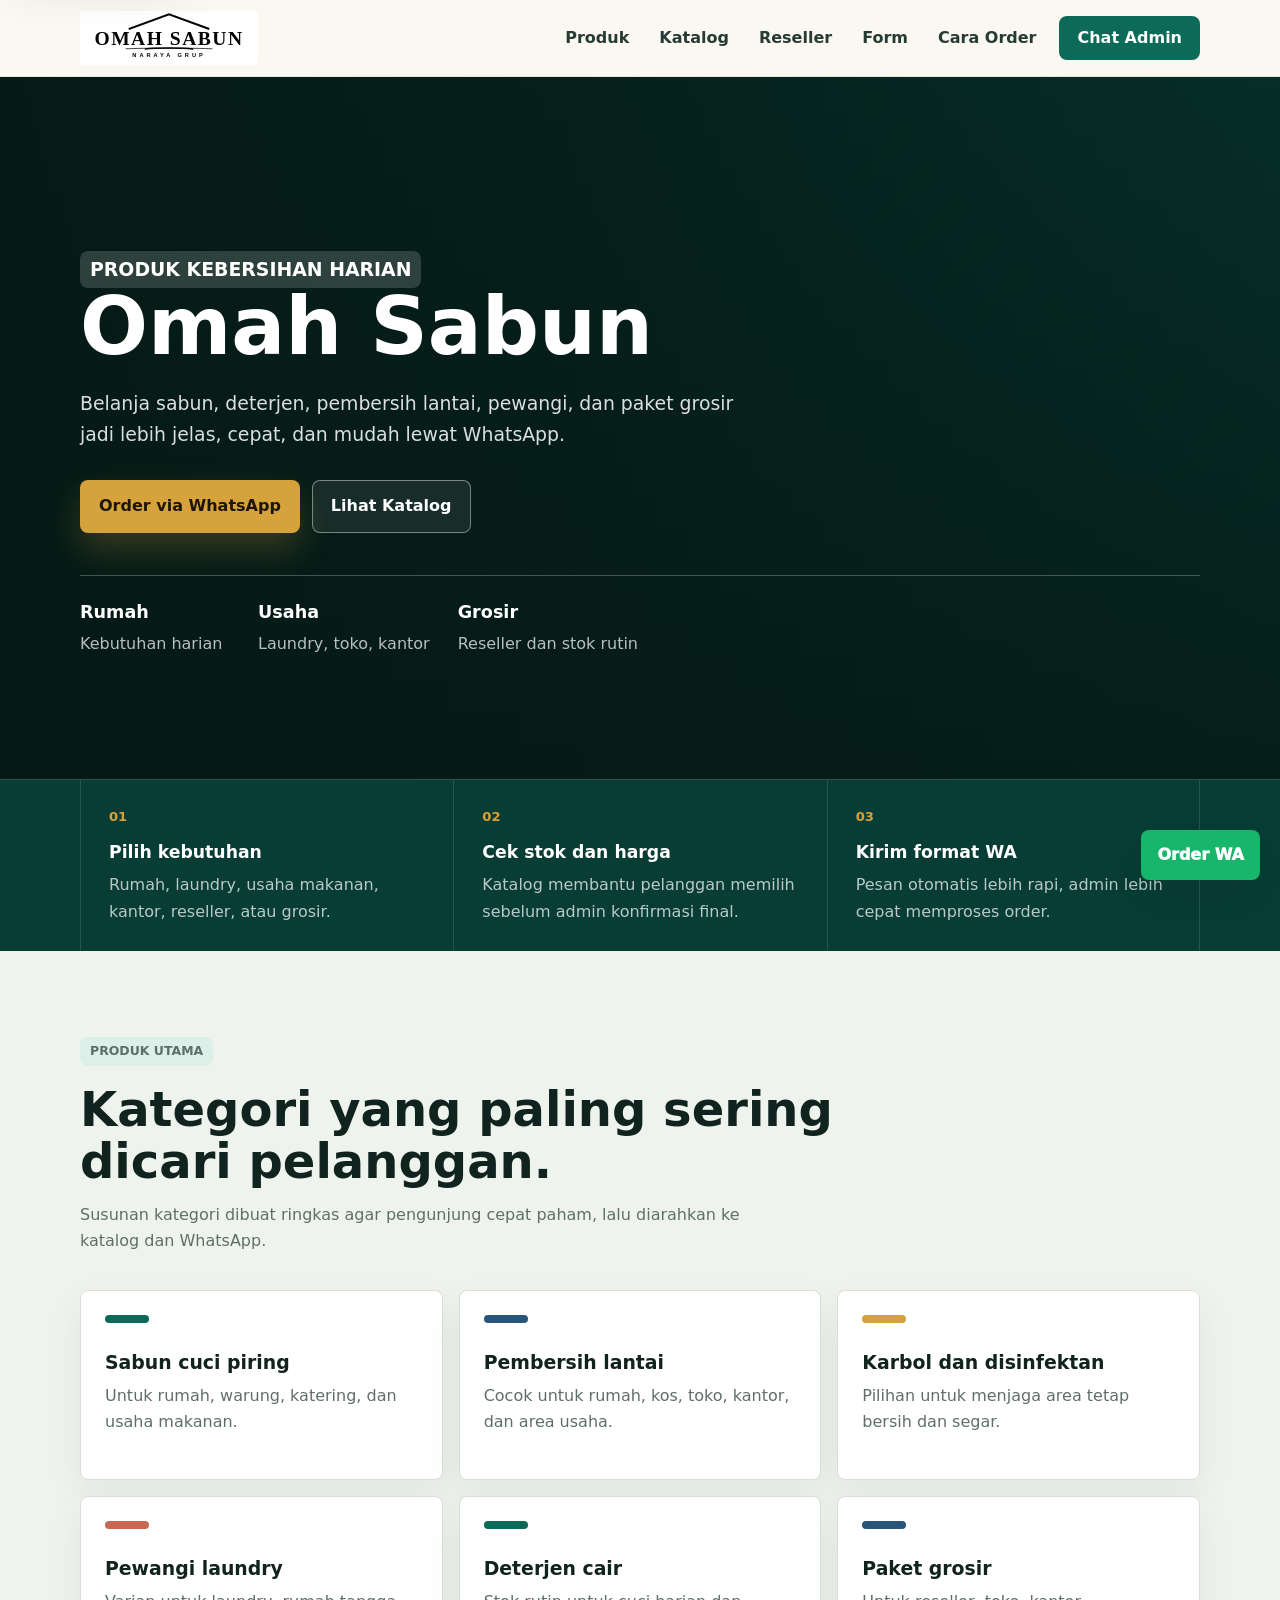
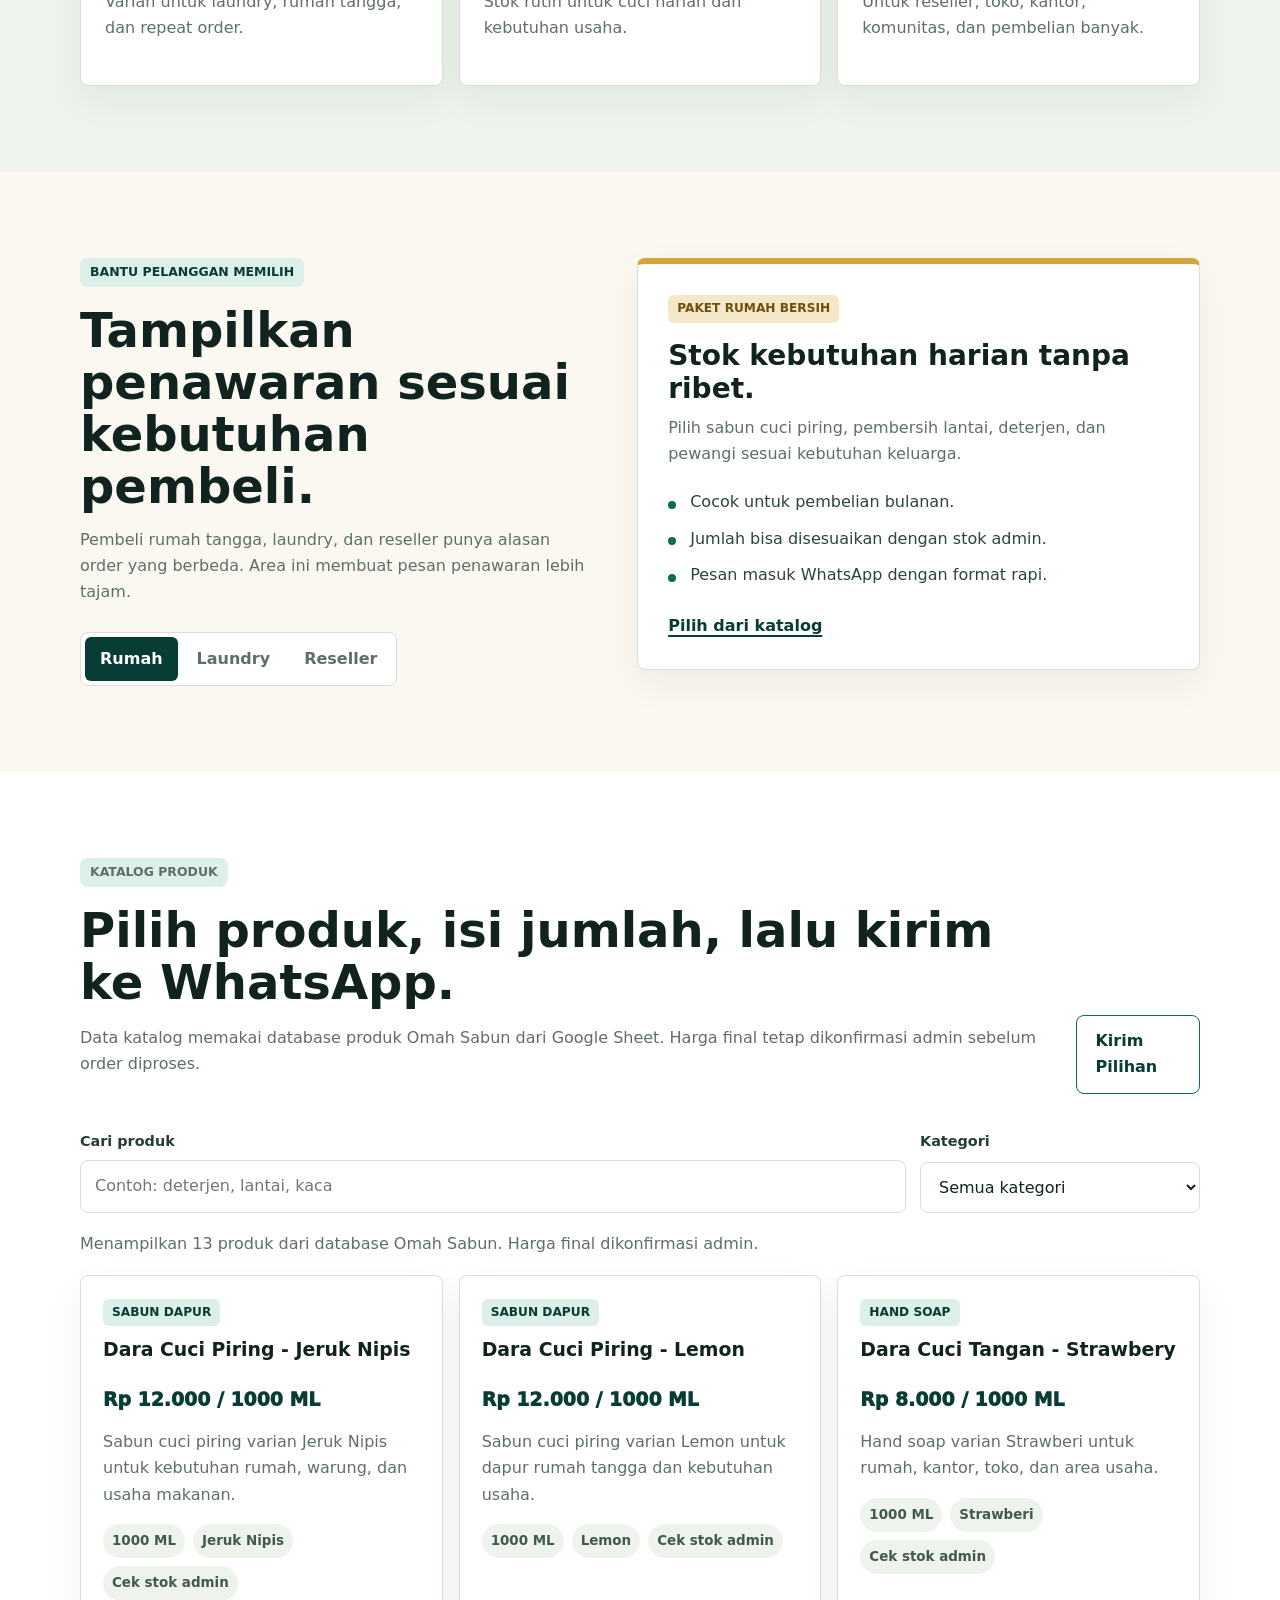
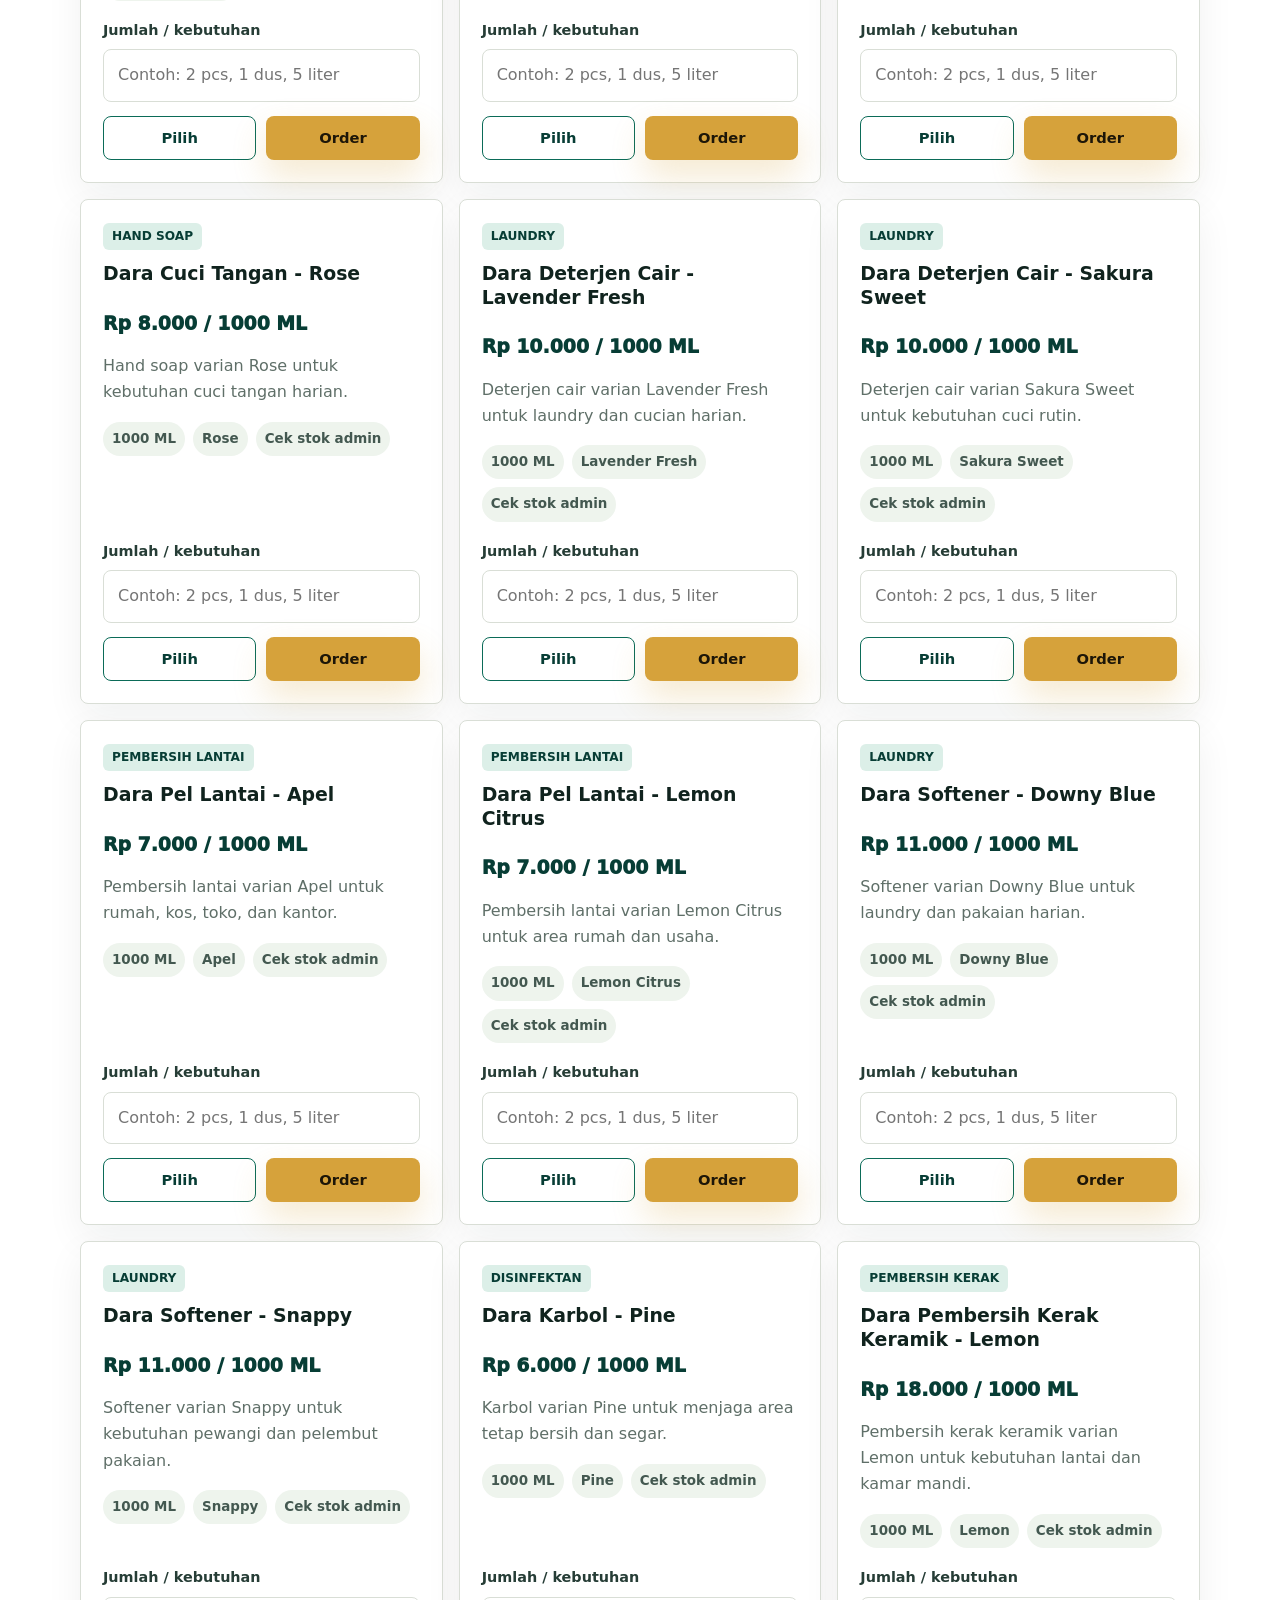
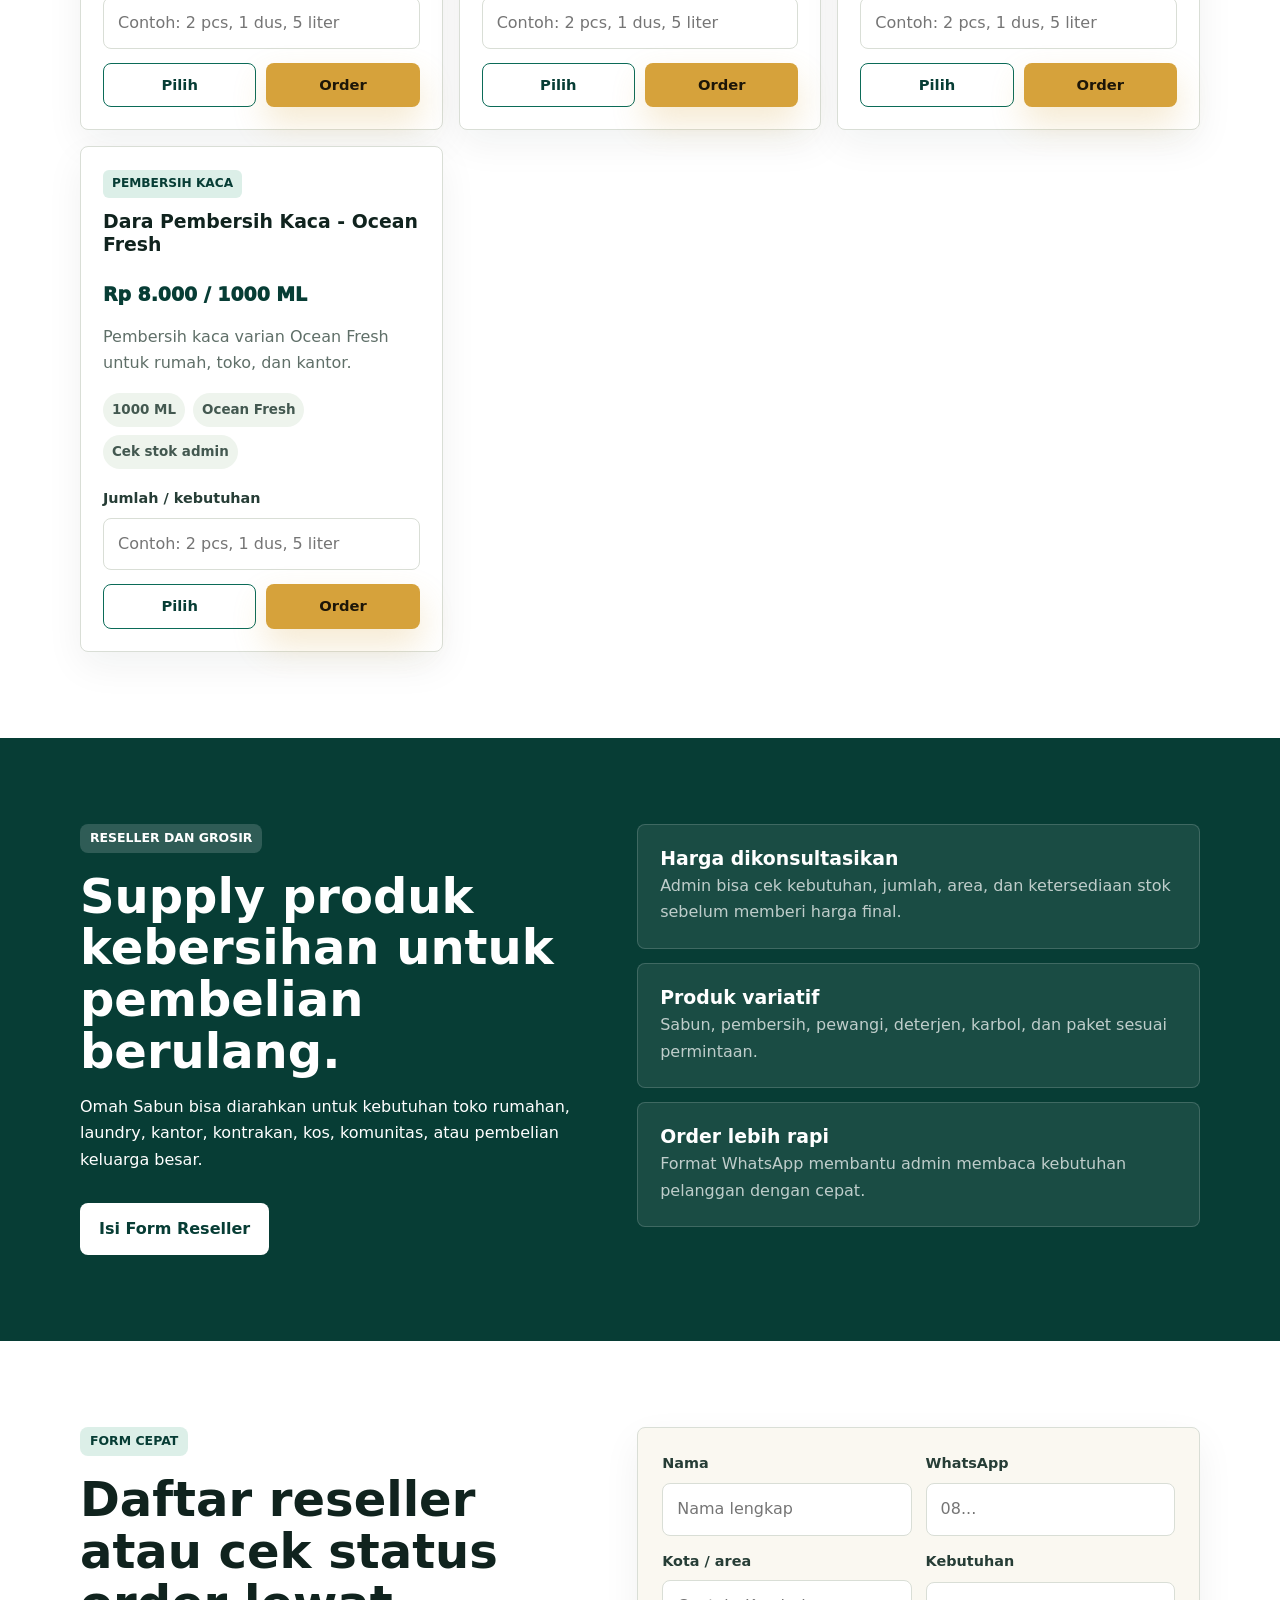
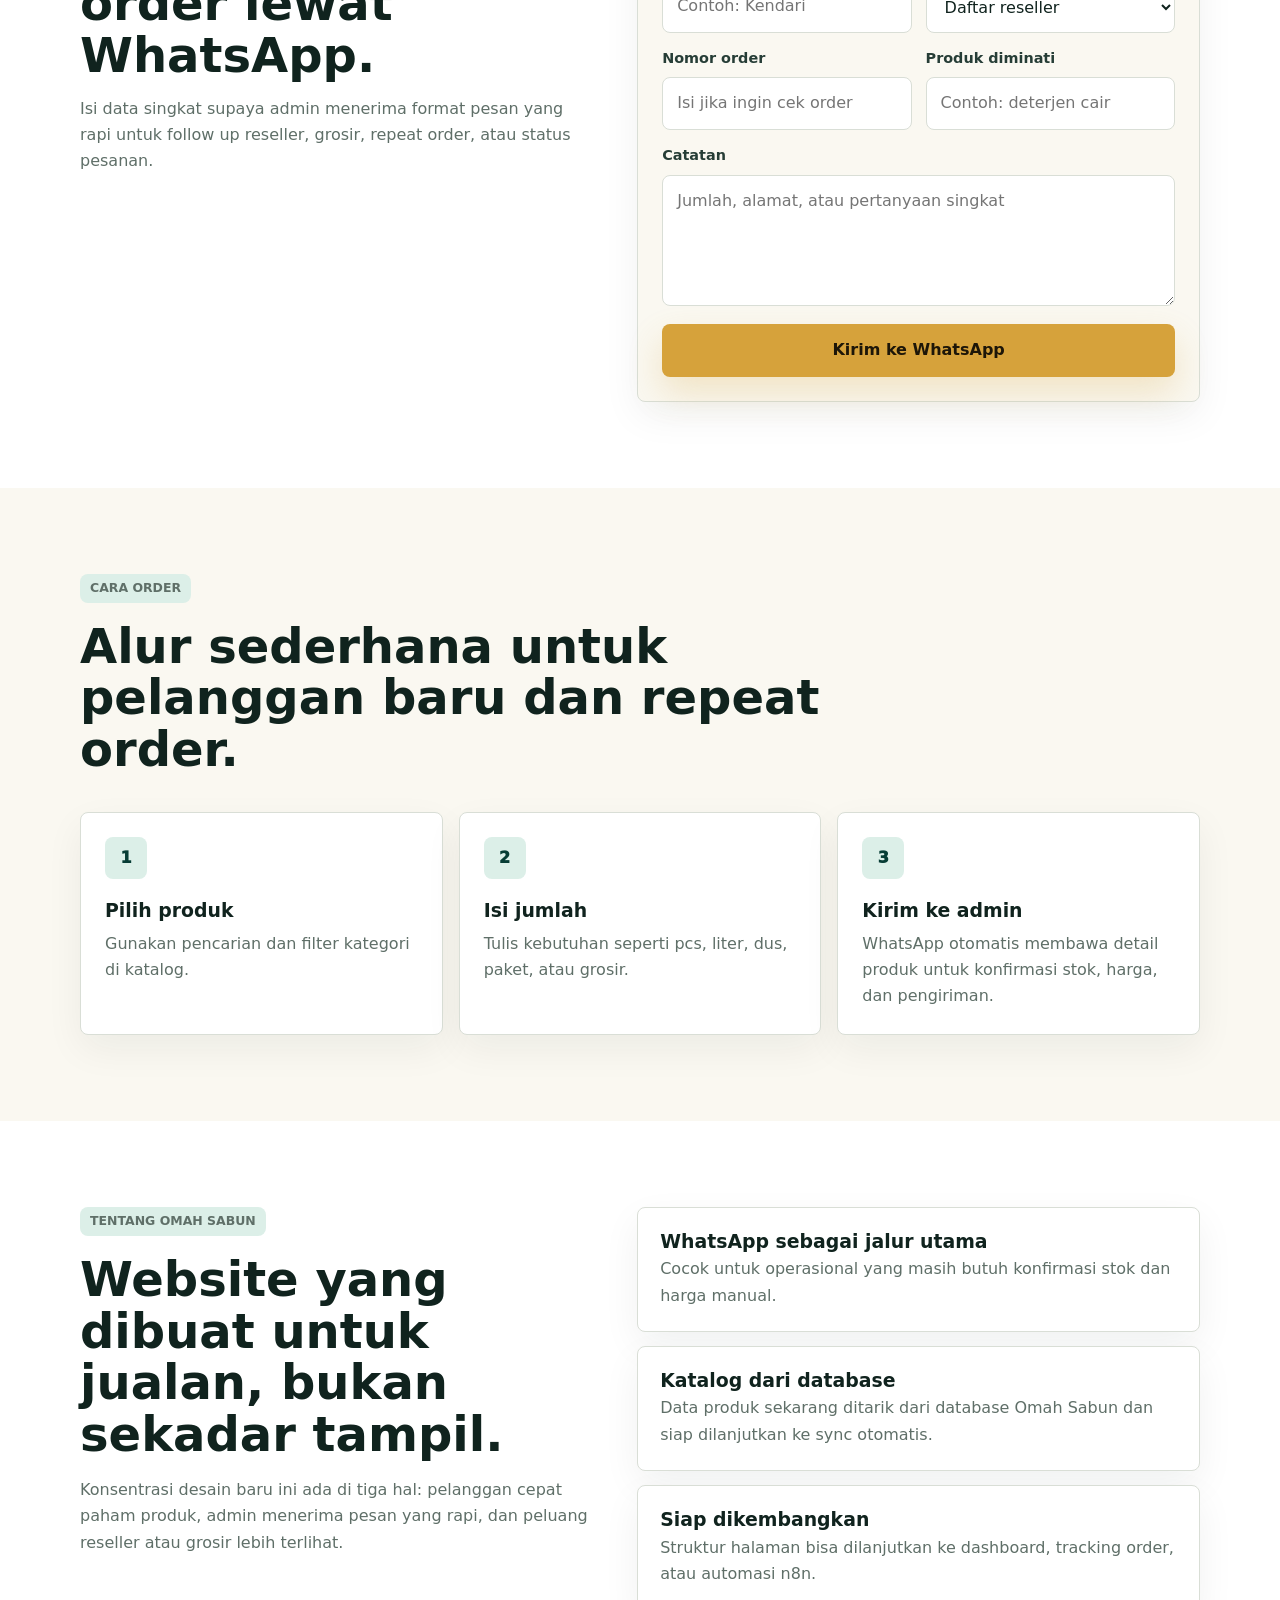
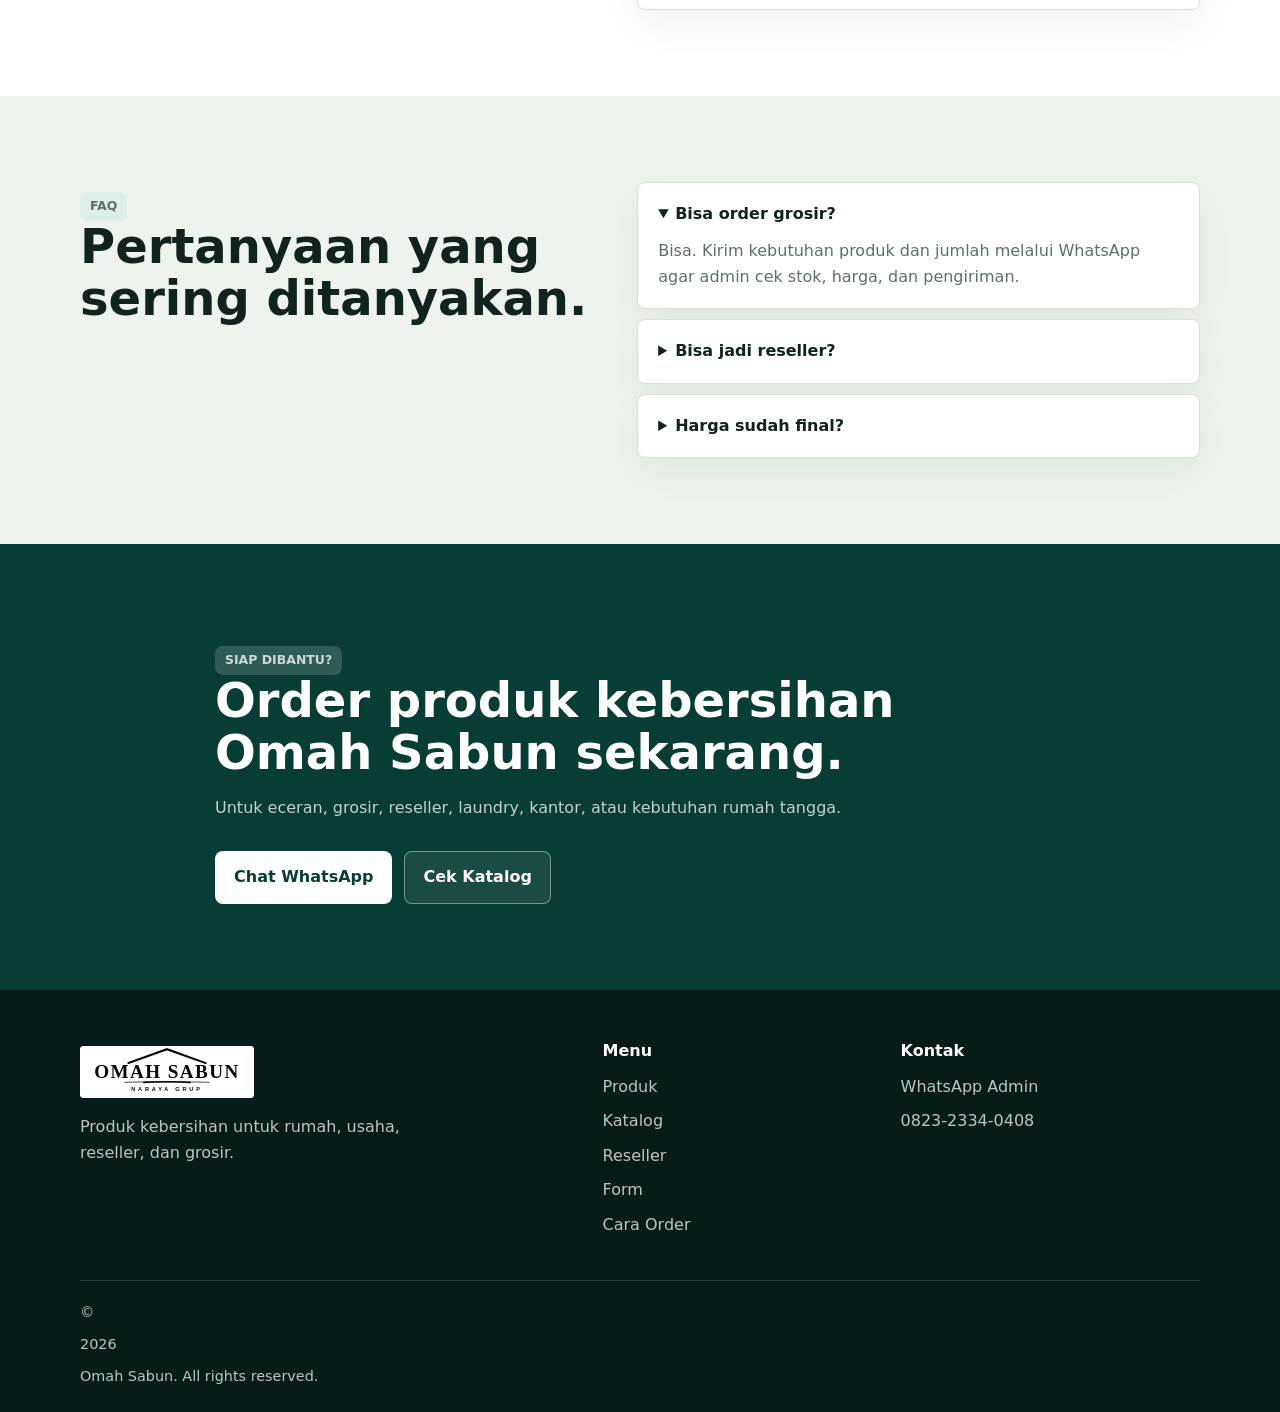
==== commit 005999d6: "feat: add catalog data and lead tracking" ====
--- a/index.html
+++ b/index.html
@@ -1,110 +1 @@
-<!doctype html>
-<html lang="id">
-<head>
-  <meta charset="utf-8">
-  <meta name="viewport" content="width=device-width, initial-scale=1">
-  <title>Omah Sabun | Produk Kebersihan, Reseller & Grosir</title>
-  <meta name="description" content="Omah Sabun menyediakan sabun, deterjen, pembersih lantai, pewangi, paket reseller, dan grosir dengan order cepat via WhatsApp.">
-  <meta name="theme-color" content="#0b4f43">
-  <meta property="og:title" content="Omah Sabun">
-  <meta property="og:description" content="Produk kebersihan harian untuk rumah, usaha, reseller, dan grosir.">
-  <meta property="og:type" content="website">
-  <link rel="icon" href="assets/logo-omah-sabun.svg" type="image/svg+xml">
-  <style>
-    :root{--ink:#10231e;--muted:#5f6f68;--paper:#faf8f1;--surface:#fff;--soft:#eef4ed;--line:#d9ded6;--green:#0b6b58;--dark:#073d35;--amber:#d6a23b;--blue:#285579;--coral:#c96852;--shadow:0 18px 50px rgba(15,32,28,.12);--radius:8px;--font:Inter,ui-sans-serif,system-ui,-apple-system,BlinkMacSystemFont,"Segoe UI",Arial,sans-serif}
-    *{box-sizing:border-box}html{scroll-behavior:smooth}body{margin:0;font-family:var(--font);color:var(--ink);background:var(--paper);font-size:16px;line-height:1.65;overflow-x:hidden}a{color:inherit}img{display:block;max-width:100%}button,input,select{font:inherit}.container{width:min(1120px,calc(100% - 40px));margin:auto}.skip{position:fixed;left:16px;top:-80px;z-index:999;background:#fff;padding:10px 14px;border-radius:var(--radius);box-shadow:var(--shadow)}.skip:focus{top:16px}
-    .header{position:sticky;top:0;z-index:100;background:rgba(250,248,241,.94);backdrop-filter:blur(18px);border-bottom:1px solid rgba(16,35,30,.09)}.nav{min-height:76px;display:flex;align-items:center;justify-content:space-between;gap:24px}.brand{display:inline-flex;text-decoration:none}.brand img{width:178px;background:#fff;border-radius:4px}.menu{display:flex;align-items:center;gap:4px}.menu a{display:inline-flex;align-items:center;min-height:42px;padding:9px 13px;border-radius:var(--radius);color:#273b35;font-weight:760;text-decoration:none}.menu a:hover{background:#dcefe8;color:var(--dark)}.menu .cta{margin-left:6px;background:var(--green);color:#fff;padding-inline:18px}.menu .cta:hover{background:var(--dark);color:#fff}.toggle{display:none;width:44px;height:44px;border:1px solid var(--line);border-radius:var(--radius);background:#fff;cursor:pointer;align-items:center;justify-content:center;flex-direction:column;gap:5px}.toggle span{width:20px;height:2px;border-radius:999px;background:var(--ink)}
-    .hero{position:relative;min-height:78svh;display:flex;align-items:center;color:#fff;overflow:hidden;background:var(--dark)}.hero:before{content:"";position:absolute;inset:0;background-image:url("https://images.unsplash.com/photo-1716625300720-b34970a2d890?auto=format&fit=crop&fm=jpg&q=74&w=1800");background-size:cover;background-position:center right;transform:scale(1.02)}.hero:after{content:"";position:absolute;inset:0;background:linear-gradient(90deg,rgba(5,25,21,.94),rgba(5,25,21,.78) 44%,rgba(5,25,21,.3)),linear-gradient(180deg,rgba(5,25,21,.18),rgba(5,25,21,.78))}.hero-inner{position:relative;z-index:1;padding:112px 0 82px}.eyebrow{display:inline-flex;align-items:center;margin:0 0 18px;padding:7px 10px;border-radius:var(--radius);background:#dcefe8;color:var(--dark);font-size:.78rem;line-height:1.2;font-weight:850;text-transform:uppercase;letter-spacing:0}.hero .eyebrow,.light{background:rgba(255,255,255,.16);color:#fff}.hero h1{margin:0;max-width:720px;font-size:5rem;line-height:.98;letter-spacing:0}.hero p{max-width:660px;margin:22px 0 0;color:rgba(255,255,255,.86);font-size:1.18rem}.actions{display:flex;align-items:center;gap:12px;flex-wrap:wrap;margin-top:30px}.btn{display:inline-flex;align-items:center;justify-content:center;min-height:48px;border:1px solid transparent;border-radius:var(--radius);padding:12px 18px;font-weight:850;text-decoration:none;cursor:pointer;transition:.18s ease}.btn:hover{transform:translateY(-2px)}.primary{background:var(--amber);color:#1d1608;box-shadow:0 16px 34px rgba(214,162,59,.24)}.ghost,.dark-outline{color:#fff;border-color:rgba(255,255,255,.42);background:rgba(255,255,255,.08)}.outline{color:var(--dark);border-color:var(--green);background:#fff}.light-btn{background:#fff;color:var(--dark)}.metrics{display:flex;flex-wrap:wrap;gap:28px;margin:42px 0 0;padding:22px 0 0;border-top:1px solid rgba(255,255,255,.26)}.metrics div{min-width:150px}.metrics strong{display:block;color:#fff;font-size:1.1rem}.metrics span{display:block;margin-top:4px;color:rgba(255,255,255,.72)}
-    .quick{background:var(--dark);color:#fff;border-top:1px solid rgba(255,255,255,.12)}.quick-grid{display:grid;grid-template-columns:repeat(3,1fr)}.quick-grid div{padding:26px 28px;border-left:1px solid rgba(255,255,255,.12)}.quick-grid div:last-child{border-right:1px solid rgba(255,255,255,.12)}.quick span{display:block;color:var(--amber);font-size:.82rem;font-weight:900;margin-bottom:10px}.quick strong{display:block;font-size:1.08rem}.quick p{margin:6px 0 0;color:rgba(255,255,255,.72)}
-    .section{padding:86px 0}.muted{background:var(--soft)}.heading{max-width:760px;margin-bottom:36px}.heading h2,.split h2,.final h2{margin:0;color:var(--ink);font-size:3rem;line-height:1.08;letter-spacing:0}.heading p,.copy,.about p{color:var(--muted)}.heading>p:last-child,.copy{max-width:660px;margin:14px 0 0}.grid,.catalog{display:grid;grid-template-columns:repeat(3,1fr);gap:16px}.card,.product,.proof article,.steps li,.info div,.faq details,.panel{border:1px solid var(--line);border-radius:var(--radius);background:#fff;box-shadow:0 14px 38px rgba(16,35,30,.06)}.card{min-height:190px;padding:24px}.mark{display:block;width:44px;height:8px;border-radius:999px;margin-bottom:28px}.green{background:var(--green)}.blue{background:var(--blue)}.amber{background:var(--amber)}.coral{background:var(--coral)}.card h3,.product h3,.proof strong,.steps h3,.info strong{margin:0 0 8px;color:var(--ink);font-size:1.18rem;line-height:1.25;letter-spacing:0}.card p,.product p,.proof p,.steps p,.info p,.faq p{margin:0;color:var(--muted)}
-    .split{display:grid;grid-template-columns:.95fr 1.05fr;gap:48px;align-items:start}.tabs{display:inline-flex;gap:4px;margin-top:26px;padding:4px;border:1px solid var(--line);border-radius:var(--radius);background:#fff}.tabs button{min-height:42px;border:0;border-radius:6px;padding:9px 15px;color:var(--muted);background:transparent;font-weight:850;cursor:pointer}.tabs button.active{background:var(--dark);color:#fff}.panel{padding:30px;border-top:6px solid var(--amber)}.label,.cat{display:inline-flex;width:max-content;max-width:100%;padding:6px 9px;border-radius:6px;background:#f4e8c8;color:#6f5010;font-size:.76rem;font-weight:900;line-height:1.25;text-transform:uppercase;letter-spacing:0}.panel h3{margin:16px 0 10px;font-size:1.75rem;line-height:1.18}.panel p{margin:0;color:var(--muted)}.panel ul{display:grid;gap:10px;margin:22px 0 0;padding:0;list-style:none}.panel li{position:relative;padding-left:22px;color:#2c443d}.panel li:before{content:"";position:absolute;left:0;top:.72em;width:8px;height:8px;border-radius:50%;background:var(--green)}.text-link{display:inline-flex;margin-top:24px;color:var(--dark);font-weight:900;text-decoration-thickness:2px;text-underline-offset:4px}
-    .catalog-section{background:#fff}.catalog-head{max-width:none;display:flex;align-items:end;justify-content:space-between;gap:28px}.tools{display:grid;grid-template-columns:1fr 280px;gap:14px;margin-bottom:18px}.field{display:grid;gap:7px}.field span,.qty label{color:#263d36;font-size:.9rem;font-weight:850}.field input,.field select,.qty input{width:100%;min-height:50px;border:1px solid var(--line);border-radius:var(--radius);background:#fff;color:var(--ink);padding:12px 14px;outline:none}.field input:focus,.field select:focus,.qty input:focus{border-color:var(--green);box-shadow:0 0 0 4px rgba(11,107,88,.13)}.status{margin:0 0 18px;color:var(--muted)}.product{display:flex;flex-direction:column;min-height:100%;padding:22px}.product-top{display:grid;gap:14px;margin-bottom:14px}.cat{background:#dcefe8;color:var(--dark)}.product h3{margin-top:12px}.price{color:var(--dark);font-size:1.18rem;font-weight:950}.meta{display:flex;flex-wrap:wrap;gap:8px;margin:16px 0 18px}.meta span{display:inline-flex;padding:6px 9px;border-radius:999px;background:var(--soft);color:#435850;font-size:.84rem;font-weight:760}.qty{display:grid;gap:7px;margin-top:auto}.product-actions{display:grid;grid-template-columns:1fr 1fr;gap:10px;margin-top:14px}.small{min-height:42px;padding:9px 12px;font-size:.92rem}.empty{grid-column:1/-1;padding:30px;border:1px dashed var(--line);border-radius:var(--radius);background:var(--paper);color:var(--muted);text-align:center}
-    .reseller,.final{background:var(--dark);color:#fff}.reseller h2,.reseller p,.final h2,.final p{color:#fff}.proof{display:grid;gap:14px}.proof article{background:rgba(255,255,255,.08);border-color:rgba(255,255,255,.16);box-shadow:none;padding:22px}.proof strong{color:#fff}.proof p{color:rgba(255,255,255,.72)}.steps{display:grid;grid-template-columns:repeat(3,1fr);gap:16px;margin:0;padding:0;list-style:none}.steps li{padding:24px}.steps span{display:grid;place-items:center;width:42px;height:42px;margin-bottom:20px;border-radius:var(--radius);background:#dcefe8;color:var(--dark);font-weight:950}.about{background:#fff}.info{display:grid;gap:14px}.info div{padding:22px}.faq{background:var(--soft)}.faq-list{display:grid;gap:10px}.faq details{padding:18px 20px}.faq summary{cursor:pointer;color:var(--ink);font-weight:900}.faq p{margin-top:10px}.final{padding:86px 0}.final-inner{max-width:850px}.final h2{max-width:760px}.final p{max-width:640px;margin:16px 0 0;color:rgba(255,255,255,.76)}
-    .footer{padding:48px 0 24px;background:#071c18;color:rgba(255,255,255,.74)}.footer-grid{display:grid;grid-template-columns:1.3fr .7fr .8fr;gap:36px}.footer img{width:174px;background:#fff;border-radius:4px}.footer p{max-width:360px}.footer strong{display:block;margin-bottom:10px;color:#fff}.footer a,.footer span{display:block;margin:8px 0;color:rgba(255,255,255,.74);text-decoration:none}.copyr{margin-top:34px;padding-top:20px;border-top:1px solid rgba(255,255,255,.12);font-size:.9rem}.float,.cart{position:fixed;z-index:120;display:inline-flex;align-items:center;justify-content:center;min-height:48px;border-radius:var(--radius);text-decoration:none;font-weight:950;box-shadow:var(--shadow)}.float{right:20px;bottom:20px;padding:12px 16px;background:#17b66b;color:#fff}.cart{left:20px;bottom:20px;display:none;gap:10px;padding:10px 14px;background:var(--ink);color:#fff}.cart.show{display:inline-flex}.cart span{display:grid;place-items:center;min-width:26px;height:26px;border-radius:50%;background:var(--amber);color:#161006;font-size:.82rem}
-    @media(max-width:980px){.toggle{display:flex}.menu{position:fixed;left:20px;right:20px;top:86px;display:none;flex-direction:column;align-items:stretch;padding:12px;border:1px solid var(--line);border-radius:var(--radius);background:#fff;box-shadow:var(--shadow)}.menu.open{display:flex}.menu .cta{margin-left:0}.hero{min-height:auto}.hero-inner{padding:94px 0 74px}.hero h1{font-size:3.8rem}.hero:after{background:linear-gradient(90deg,rgba(5,25,21,.96),rgba(5,25,21,.78) 58%,rgba(5,25,21,.45)),linear-gradient(180deg,rgba(5,25,21,.2),rgba(5,25,21,.82))}.quick-grid,.grid,.catalog,.steps{grid-template-columns:repeat(2,1fr)}.quick-grid div:nth-child(3){grid-column:1/-1}.split{grid-template-columns:1fr;gap:30px}.heading h2,.split h2,.final h2{font-size:2.45rem}.catalog-head{align-items:start;flex-direction:column}.tools{grid-template-columns:1fr}}
-    @media(max-width:640px){.container{width:min(100% - 28px,1120px)}.nav{min-height:68px}.brand img{width:148px}.menu{left:14px;right:14px;top:78px}.hero:before{background-position:64% center}.hero:after{background:linear-gradient(180deg,rgba(5,25,21,.8),rgba(5,25,21,.86))}.hero-inner{padding:82px 0 58px}.hero h1{font-size:2.75rem}.hero p{font-size:1.02rem}.actions,.tabs{width:100%;align-items:stretch;flex-direction:column}.btn,.tabs button{width:100%}.metrics{gap:18px}.metrics div{min-width:100%}.quick-grid,.grid,.catalog,.steps,.footer-grid{grid-template-columns:1fr}.quick-grid div,.quick-grid div:last-child{padding:22px 0;border-left:0;border-right:0;border-bottom:1px solid rgba(255,255,255,.12)}.section,.final{padding:64px 0}.heading h2,.split h2,.final h2{font-size:2rem}.panel,.card,.product,.proof article,.steps li,.info div,.faq details{padding:20px}.product-actions{grid-template-columns:1fr}.cart{left:14px;bottom:74px}.float{right:14px;bottom:14px}}
-  </style>
-</head>
-<body>
-  <a class="skip" href="#katalog">Lewati ke katalog</a>
-  <header class="header" id="top">
-    <div class="container nav">
-      <a class="brand" href="#top" aria-label="Omah Sabun beranda"><img src="assets/logo-omah-sabun.svg" alt="Logo Omah Sabun"></a>
-      <button class="toggle" type="button" aria-label="Buka menu" aria-expanded="false" data-toggle><span></span><span></span><span></span></button>
-      <nav class="menu" data-menu>
-        <a href="#produk">Produk</a><a href="#katalog">Katalog</a><a href="#reseller">Reseller</a><a href="#cara-order">Cara Order</a><a href="#tentang">Tentang</a><a class="cta" href="#" data-wa>Chat Admin</a>
-      </nav>
-    </div>
-  </header>
-  <main>
-    <section class="hero">
-      <div class="container hero-inner">
-        <p class="eyebrow">Produk kebersihan harian</p>
-        <h1>Omah Sabun</h1>
-        <p>Belanja sabun, deterjen, pembersih lantai, pewangi, dan paket grosir jadi lebih jelas, cepat, dan mudah lewat WhatsApp.</p>
-        <div class="actions"><a class="btn primary" href="#" data-wa>Order via WhatsApp</a><a class="btn ghost" href="#katalog">Lihat Katalog</a></div>
-        <div class="metrics" aria-label="Ringkasan layanan"><div><strong>Rumah</strong><span>Kebutuhan harian</span></div><div><strong>Usaha</strong><span>Laundry, toko, kantor</span></div><div><strong>Grosir</strong><span>Reseller dan stok rutin</span></div></div>
-      </div>
-    </section>
-    <section class="quick"><div class="container quick-grid"><div><span>01</span><strong>Pilih kebutuhan</strong><p>Rumah, laundry, usaha makanan, kantor, reseller, atau grosir.</p></div><div><span>02</span><strong>Cek stok dan harga</strong><p>Katalog membantu pelanggan memilih sebelum admin konfirmasi final.</p></div><div><span>03</span><strong>Kirim format WA</strong><p>Pesan otomatis lebih rapi, admin lebih cepat memproses order.</p></div></div></section>
-    <section class="section muted" id="produk">
-      <div class="container">
-        <div class="heading"><p class="eyebrow">Produk utama</p><h2>Kategori yang paling sering dicari pelanggan.</h2><p>Susunan kategori dibuat ringkas agar pengunjung cepat paham, lalu diarahkan ke katalog dan WhatsApp.</p></div>
-        <div class="grid">
-          <article class="card"><span class="mark green"></span><h3>Sabun cuci piring</h3><p>Untuk rumah, warung, katering, dan usaha makanan.</p></article>
-          <article class="card"><span class="mark blue"></span><h3>Pembersih lantai</h3><p>Cocok untuk rumah, kos, toko, kantor, dan area usaha.</p></article>
-          <article class="card"><span class="mark amber"></span><h3>Karbol dan disinfektan</h3><p>Pilihan untuk menjaga area tetap bersih dan segar.</p></article>
-          <article class="card"><span class="mark coral"></span><h3>Pewangi laundry</h3><p>Varian untuk laundry, rumah tangga, dan repeat order.</p></article>
-          <article class="card"><span class="mark green"></span><h3>Deterjen cair</h3><p>Stok rutin untuk cuci harian dan kebutuhan usaha.</p></article>
-          <article class="card"><span class="mark blue"></span><h3>Paket grosir</h3><p>Untuk reseller, toko, kantor, komunitas, dan pembelian banyak.</p></article>
-        </div>
-      </div>
-    </section>
-    <section class="section">
-      <div class="container split">
-        <div><p class="eyebrow">Bantu pelanggan memilih</p><h2>Tampilkan penawaran sesuai kebutuhan pembeli.</h2><p class="copy">Pembeli rumah tangga, laundry, dan reseller punya alasan order yang berbeda. Area ini membuat pesan penawaran lebih tajam.</p><div class="tabs" role="tablist"><button class="active" type="button" data-audience="rumah">Rumah</button><button type="button" data-audience="laundry">Laundry</button><button type="button" data-audience="reseller">Reseller</button></div></div>
-        <div class="panel" data-panel></div>
-      </div>
-    </section>
-    <section class="section catalog-section" id="katalog">
-      <div class="container">
-        <div class="heading catalog-head"><div><p class="eyebrow">Katalog produk</p><h2>Pilih produk, isi jumlah, lalu kirim ke WhatsApp.</h2><p>Jika Google Sheet belum disambungkan, katalog contoh tetap tampil agar halaman siap dipakai untuk promosi.</p></div><a class="btn outline" href="#" data-cart>Kirim Pilihan</a></div>
-        <div class="tools"><label class="field"><span>Cari produk</span><input type="search" id="q" placeholder="Contoh: deterjen, lantai, grosir" autocomplete="off"></label><label class="field"><span>Kategori</span><select id="cat"><option value="all">Semua kategori</option></select></label></div>
-        <p class="status" id="status">Memuat katalog...</p><div class="catalog" id="catalog" aria-live="polite"></div>
-      </div>
-    </section>
-    <section class="section reseller" id="reseller">
-      <div class="container split"><div><p class="eyebrow light">Reseller dan grosir</p><h2>Supply produk kebersihan untuk pembelian berulang.</h2><p>Omah Sabun bisa diarahkan untuk kebutuhan toko rumahan, laundry, kantor, kontrakan, kos, komunitas, atau pembelian keluarga besar.</p><div class="actions"><a class="btn light-btn" href="#" data-wa>Tanya Paket Grosir</a></div></div><div class="proof"><article><strong>Harga dikonsultasikan</strong><p>Admin bisa cek kebutuhan, jumlah, area, dan ketersediaan stok sebelum memberi harga final.</p></article><article><strong>Produk variatif</strong><p>Sabun, pembersih, pewangi, deterjen, karbol, dan paket sesuai permintaan.</p></article><article><strong>Order lebih rapi</strong><p>Format WhatsApp membantu admin membaca kebutuhan pelanggan dengan cepat.</p></article></div></div>
-    </section>
-    <section class="section" id="cara-order"><div class="container"><div class="heading"><p class="eyebrow">Cara order</p><h2>Alur sederhana untuk pelanggan baru dan repeat order.</h2></div><ol class="steps"><li><span>1</span><h3>Pilih produk</h3><p>Gunakan pencarian dan filter kategori di katalog.</p></li><li><span>2</span><h3>Isi jumlah</h3><p>Tulis kebutuhan seperti pcs, liter, dus, paket, atau grosir.</p></li><li><span>3</span><h3>Kirim ke admin</h3><p>WhatsApp otomatis membawa detail produk untuk konfirmasi stok, harga, dan pengiriman.</p></li></ol></div></section>
-    <section class="section about" id="tentang"><div class="container split"><div><p class="eyebrow">Tentang Omah Sabun</p><h2>Website yang dibuat untuk jualan, bukan sekadar tampil.</h2><p>Konsentrasi desain baru ini ada di tiga hal: pelanggan cepat paham produk, admin menerima pesan yang rapi, dan peluang reseller atau grosir lebih terlihat.</p></div><div class="info"><div><strong>WhatsApp sebagai jalur utama</strong><p>Cocok untuk operasional yang masih butuh konfirmasi stok dan harga manual.</p></div><div><strong>Katalog mudah disambungkan</strong><p>Data produk dapat diarahkan ke Google Sheet saat katalog final sudah siap.</p></div><div><strong>Siap dikembangkan</strong><p>Struktur halaman bisa dilanjutkan ke dashboard, tracking order, atau automasi n8n.</p></div></div></div></section>
-    <section class="section faq"><div class="container split"><div class="heading"><p class="eyebrow">FAQ</p><h2>Pertanyaan yang sering ditanyakan.</h2></div><div class="faq-list"><details open><summary>Bisa order grosir?</summary><p>Bisa. Kirim kebutuhan produk dan jumlah melalui WhatsApp agar admin cek stok, harga, dan pengiriman.</p></details><details><summary>Bisa jadi reseller?</summary><p>Bisa. Hubungi admin untuk menanyakan paket, minimal order, dan sistem pemesanan.</p></details><details><summary>Harga sudah final?</summary><p>Harga dapat berubah mengikuti stok, ukuran, area pengiriman, dan jumlah pembelian.</p></details></div></div></section>
-    <section class="final" id="kontak"><div class="container final-inner"><p class="eyebrow light">Siap dibantu?</p><h2>Order produk kebersihan Omah Sabun sekarang.</h2><p>Untuk eceran, grosir, reseller, laundry, kantor, atau kebutuhan rumah tangga.</p><div class="actions"><a class="btn light-btn" href="#" data-wa>Chat WhatsApp</a><a class="btn dark-outline" href="#katalog">Cek Katalog</a></div></div></section>
-  </main>
-  <footer class="footer"><div class="container footer-grid"><div><a class="brand" href="#top"><img src="assets/logo-omah-sabun.svg" alt="Logo Omah Sabun"></a><p>Produk kebersihan untuk rumah, usaha, reseller, dan grosir.</p></div><nav><strong>Menu</strong><a href="#produk">Produk</a><a href="#katalog">Katalog</a><a href="#reseller">Reseller</a><a href="#cara-order">Cara Order</a></nav><div><strong>Kontak</strong><a href="#" data-wa>WhatsApp Admin</a><span>0823-2334-0408</span></div></div><div class="container copyr">&copy; <span id="year"></span> Omah Sabun. All rights reserved.</div></footer>
-  <a class="float" href="#" data-wa aria-label="Chat WhatsApp Omah Sabun">Order WA</a>
-  <script>
-    const CFG={wa:"6282323340408",sheet:"",name:"Omah Sabun"};
-    const products=[
-      {name:"Sabun Cuci Piring",category:"Rumah Tangga",price:"Hubungi admin",size:"Berbagai ukuran",stock:"Ready",description:"Untuk kebutuhan rumah, warung, dan usaha makanan."},
-      {name:"Pembersih Lantai",category:"Kebersihan Rumah",price:"Hubungi admin",size:"Berbagai ukuran",stock:"Ready",description:"Cocok untuk rumah, kantor, kos, toko, dan area usaha."},
-      {name:"Karbol Aromatic",category:"Disinfektan",price:"Hubungi admin",size:"Berbagai ukuran",stock:"Ready",description:"Membantu menjaga area tetap bersih dan segar."},
-      {name:"Pewangi Laundry",category:"Laundry",price:"Hubungi admin",size:"Berbagai varian",stock:"Cek stok",description:"Untuk kebutuhan laundry dan pemakaian rumah tangga."},
-      {name:"Deterjen Cair",category:"Laundry",price:"Hubungi admin",size:"Berbagai ukuran",stock:"Cek stok",description:"Stok rutin untuk kebutuhan cuci harian."},
-      {name:"Paket Reseller / Grosir",category:"Grosir",price:"Konsultasi admin",size:"Sesuai kebutuhan",stock:"By request",description:"Untuk toko, reseller, laundry, kantor, dan pembelian jumlah banyak."},
-      {name:"Paket Rumah Bersih",category:"Paket",price:"Konsultasi admin",size:"Mix produk",stock:"By request",description:"Paket kebutuhan bulanan untuk keluarga dan rumah tangga."},
-      {name:"Paket Usaha Makanan",category:"Paket",price:"Konsultasi admin",size:"Mix produk",stock:"By request",description:"Pilihan sabun dan pembersih untuk warung, katering, dan dapur usaha."}
-    ].map((p,i)=>({...p,id:String(i)}));
-    const audience={rumah:{l:"Paket Rumah Bersih",t:"Stok kebutuhan harian tanpa ribet.",b:"Pilih sabun cuci piring, pembersih lantai, deterjen, dan pewangi sesuai kebutuhan keluarga.",p:["Cocok untuk pembelian bulanan.","Jumlah bisa disesuaikan dengan stok admin.","Pesan masuk WhatsApp dengan format rapi."]},laundry:{l:"Kebutuhan Laundry",t:"Pewangi dan deterjen untuk order berulang.",b:"Bantu usaha laundry menanyakan varian, ukuran, dan stok produk yang paling sering dipakai.",p:["Cocok untuk laundry rumahan dan komersial.","Bisa tanya ukuran, varian, dan jumlah rutin.","Admin bisa cek ketersediaan sebelum proses order."]},reseller:{l:"Paket Reseller",t:"Supply produk untuk dijual kembali.",b:"Arahkan calon reseller untuk menyebut area, modal stok, dan kategori produk yang ingin dijual.",p:["Cocok untuk toko rumahan dan warung.","Harga dikonsultasikan sesuai jumlah.","Format pesan membantu admin follow up lebih cepat."]}};
-    let selected=[];const $=s=>document.querySelector(s),$$=s=>document.querySelectorAll(s),clean=v=>String(v||"").trim(),esc=v=>String(v||"").replace(/[&<>"]/g,c=>({"&":"&amp;","<":"&lt;",">":"&gt;","\"":"&quot;"}[c]));
-    function wa(msg){return`https://wa.me/${CFG.wa}?text=${encodeURIComponent(msg)}`}function msg(){return`Halo admin ${CFG.name}, saya mau tanya produk kebersihan.\n\nNama:\nAlamat/Kota:\nKebutuhan: Rumah / Reseller / Grosir / Laundry / Usaha\nProduk yang dicari:\nJumlah kebutuhan:\n\nTerima kasih.`}function productMsg(p,qty){return`Halo admin ${CFG.name}, saya mau tanya/order produk berikut.\n\nNama:\nAlamat/Kota:\nKebutuhan: Rumah / Reseller / Grosir / Laundry / Usaha\n\nProduk: ${p.name}\nKategori: ${p.category||"-"}\nUkuran: ${p.size||"-"}\nHarga: ${p.price||"Hubungi admin"}\nJumlah: ${qty||"Belum diisi"}\n\nMohon info stok, harga final, dan pengirimannya. Terima kasih.`}function cartMsg(){const rows=selected.map((x,i)=>`${i+1}. ${x.name}\n   Kategori: ${x.category||"-"}\n   Ukuran: ${x.size||"-"}\n   Harga: ${x.price||"Hubungi admin"}\n   Jumlah: ${x.qty||"Belum diisi"}`).join("\n");return`Halo admin ${CFG.name}, saya mau tanya/order beberapa produk.\n\nNama:\nAlamat/Kota:\nKebutuhan: Rumah / Reseller / Grosir / Laundry / Usaha\n\nDaftar produk:\n${rows||"-"}\n\nMohon info stok, harga final, dan pengirimannya. Terima kasih.`}
-    function card(p){return`<article class="product"><div class="product-top"><div><span class="cat">${esc(p.category||"Produk")}</span><h3>${esc(p.name)}</h3></div><div class="price">${esc(p.price||"Hubungi admin")}</div></div><p>${esc(p.description||"Hubungi admin untuk detail produk.")}</p><div class="meta"><span>${esc(p.size||"Ukuran fleksibel")}</span><span>${esc(p.stock||"Cek stok")}</span></div><div class="qty"><label for="qty-${p.id}">Jumlah / kebutuhan</label><input id="qty-${p.id}" data-qty="${p.id}" type="text" placeholder="Contoh: 2 pcs, 1 dus, 5 liter"></div><div class="product-actions"><button class="btn outline small" type="button" data-select="${p.id}">Pilih</button><a class="btn primary small" href="#" data-order="${p.id}">Order</a></div></article>`}
-    function render(){const q=clean($("#q").value).toLowerCase(),c=$("#cat").value;const list=products.filter(p=>(!q||`${p.name} ${p.category} ${p.description} ${p.size}`.toLowerCase().includes(q))&&(c==="all"||p.category===c));$("#catalog").innerHTML=list.length?list.map(card).join(""):`<div class="empty">Produk tidak ditemukan. Coba kata kunci lain atau hubungi admin WhatsApp.</div>`}
-    function cart(){let pill=$(".cart");if(!pill){pill=document.createElement("a");pill.className="cart";pill.setAttribute("data-cart","");pill.innerHTML="<span>0</span>Kirim Pilihan";document.body.appendChild(pill)}pill.querySelector("span").textContent=selected.length;pill.classList.toggle("show",selected.length>0);$$("[data-cart]").forEach(a=>{a.href=wa(selected.length?cartMsg():msg());a.target="_blank";a.rel="noopener"})}
-    function renderAudience(k){const d=audience[k]||audience.rumah;$("[data-panel]").innerHTML=`<span class="label">${esc(d.l)}</span><h3>${esc(d.t)}</h3><p>${esc(d.b)}</p><ul>${d.p.map(x=>`<li>${esc(x)}</li>`).join("")}</ul><a class="text-link" href="#katalog">Pilih dari katalog</a>`;$$("[data-audience]").forEach(b=>b.classList.toggle("active",b.dataset.audience===k))}
-    function init(){const cats=[...new Set(products.map(p=>p.category).filter(Boolean))].sort();$("#cat").innerHTML='<option value="all">Semua kategori</option>'+cats.map(c=>`<option value="${esc(c)}">${esc(c)}</option>`).join("");$("#status").textContent="Menampilkan katalog contoh. Hubungi admin untuk cek stok dan harga final.";$$("[data-wa]").forEach(a=>{a.href=wa(msg());a.target="_blank";a.rel="noopener"});$("#year").textContent=new Date().getFullYear();renderAudience("rumah");render();cart()}
-    document.addEventListener("click",e=>{const aud=e.target.closest("[data-audience]");if(aud)renderAudience(aud.dataset.audience);const s=e.target.closest("[data-select]");if(s){const p=products.find(x=>x.id===s.dataset.select),qty=clean(document.querySelector(`[data-qty="${s.dataset.select}"]`)?.value);const old=selected.find(x=>x.id===p.id);old?old.qty=qty||old.qty:selected.push({...p,qty});cart();s.textContent="Dipilih";setTimeout(()=>s.textContent="Pilih",1000)}const o=e.target.closest("[data-order]");if(o){const p=products.find(x=>x.id===o.dataset.order),qty=clean(document.querySelector(`[data-qty="${o.dataset.order}"]`)?.value);o.href=wa(productMsg(p,qty));o.target="_blank";o.rel="noopener"}});
-    document.addEventListener("DOMContentLoaded",()=>{init();$("#q").addEventListener("input",render);$("#cat").addEventListener("change",render);const t=$("[data-toggle]"),m=$("[data-menu]");t.addEventListener("click",()=>{const open=m.classList.toggle("open");t.setAttribute("aria-expanded",String(open))});m.querySelectorAll("a").forEach(a=>a.addEventListener("click",()=>{m.classList.remove("open");t.setAttribute("aria-expanded","false")}));document.addEventListener("keydown",e=>{if(e.key==="Escape"){m.classList.remove("open");t.setAttribute("aria-expanded","false")}})});
-  </script>
-</body>
-</html>
+<!doctype html><html lang='id'><head><meta charset='utf-8'><meta name='viewport' content='width=device-width,initial-scale=1'><title>Omah Sabun | Produk Kebersihan, Reseller & Grosir</title><meta name='description' content='Omah Sabun menyediakan sabun, deterjen, hand soap, pembersih lantai, reseller, grosir, dan order cepat via WhatsApp.'><meta name='theme-color' content='#0b4f43'><meta property='og:title' content='Omah Sabun'><meta property='og:description' content='Produk kebersihan harian untuk rumah, usaha, reseller, dan grosir.'><meta property='og:type' content='website'><link rel='icon' href='assets/logo-omah-sabun.svg' type='image/svg+xml'><link rel='preconnect' href='https://images.unsplash.com'><style>:root{--ink:#10231e;--muted:#5f6f68;--paper:#faf8f1;--surface:#fff;--soft:#eef4ed;--line:#d9ded6;--green:#0b6b58;--dark:#073d35;--amber:#d6a23b;--blue:#285579;--coral:#c96852;--shadow:0 18px 50px rgba(15,32,28,.12);--radius:8px;--font:Inter,ui-sans-serif,system-ui,-apple-system,BlinkMacSystemFont,'Segoe UI',Arial,sans-serif}*{box-sizing:border-box}html{scroll-behavior:smooth}body{margin:0;font-family:var(--font);color:var(--ink);background:var(--paper);font-size:16px;line-height:1.65;overflow-x:hidden}a{color:inherit}img{display:block;max-width:100%}button,input,select,textarea{font:inherit}.container{width:min(1120px,calc(100% - 40px));margin:auto}.skip{position:fixed;left:16px;top:-80px;z-index:999;background:#fff;padding:10px 14px;border-radius:var(--radius);box-shadow:var(--shadow)}.skip:focus{top:16px}.header{position:sticky;top:0;z-index:100;background:rgba(250,248,241,.94);backdrop-filter:blur(18px);border-bottom:1px solid rgba(16,35,30,.09)}.nav{min-height:76px;display:flex;align-items:center;justify-content:space-between;gap:24px}.brand{display:inline-flex;text-decoration:none}.brand img{width:178px;background:#fff;border-radius:4px}.menu{display:flex;align-items:center;gap:4px}.menu a{display:inline-flex;align-items:center;min-height:42px;padding:9px 13px;border-radius:var(--radius);color:#273b35;font-weight:760;text-decoration:none}.menu a:hover{background:#dcefe8;color:var(--dark)}.menu .cta{margin-left:6px;background:var(--green);color:#fff;padding-inline:18px}.menu .cta:hover{background:var(--dark);color:#fff}.toggle{display:none;width:44px;height:44px;border:1px solid var(--line);border-radius:var(--radius);background:#fff;cursor:pointer;align-items:center;justify-content:center;flex-direction:column;gap:5px}.toggle span{width:20px;height:2px;border-radius:999px;background:var(--ink)}.hero{position:relative;min-height:78svh;display:flex;align-items:center;color:#fff;overflow:hidden;background:var(--dark)}.hero:before{content:'';position:absolute;inset:0;background-image:url('https://images.unsplash.com/photo-1716625300720-b34970a2d890?auto=format&fit=crop&fm=jpg&q=74&w=1800');background-size:cover;background-position:center right;transform:scale(1.02)}.hero:after{content:'';position:absolute;inset:0;background:linear-gradient(90deg,rgba(5,25,21,.94),rgba(5,25,21,.78) 44%,rgba(5,25,21,.3)),linear-gradient(180deg,rgba(5,25,21,.18),rgba(5,25,21,.78))}.hero-inner{position:relative;z-index:1;padding:112px 0 82px}.eyebrow{display:inline-flex;align-items:center;margin:0 0 18px;padding:7px 10px;border-radius:var(--radius);background:#dcefe8;color:var(--dark);font-size:.78rem;line-height:1.2;font-weight:850;text-transform:uppercase;letter-spacing:0}.hero .eyebrow,.light{background:rgba(255,255,255,.16);color:#fff}h1,h2,h3,p{overflow-wrap:anywhere}.hero h1{margin:0;max-width:720px;font-size:5rem;line-height:.98;letter-spacing:0}.hero p{max-width:660px;margin:22px 0 0;color:rgba(255,255,255,.86);font-size:1.18rem}.actions{display:flex;align-items:center;gap:12px;flex-wrap:wrap;margin-top:30px}.btn{display:inline-flex;align-items:center;justify-content:center;min-height:48px;border:1px solid transparent;border-radius:var(--radius);padding:12px 18px;font-weight:850;text-decoration:none;cursor:pointer;transition:.18s ease}.btn:hover{transform:translateY(-2px)}.primary{background:var(--amber);color:#1d1608;box-shadow:0 16px 34px rgba(214,162,59,.24)}.ghost,.dark-outline{color:#fff;border-color:rgba(255,255,255,.42);background:rgba(255,255,255,.08)}.outline{color:var(--dark);border-color:var(--green);background:#fff}.light-btn{background:#fff;color:var(--dark)}.metrics{display:flex;flex-wrap:wrap;gap:28px;margin:42px 0 0;padding:22px 0 0;border-top:1px solid rgba(255,255,255,.26)}.metrics div{min-width:150px}.metrics strong{display:block;color:#fff;font-size:1.1rem}.metrics span{display:block;margin-top:4px;color:rgba(255,255,255,.72)}.quick{background:var(--dark);color:#fff;border-top:1px solid rgba(255,255,255,.12)}.quick-grid{display:grid;grid-template-columns:repeat(3,1fr)}.quick-grid div{padding:26px 28px;border-left:1px solid rgba(255,255,255,.12)}.quick-grid div:last-child{border-right:1px solid rgba(255,255,255,.12)}.quick span{display:block;color:var(--amber);font-size:.82rem;font-weight:900;margin-bottom:10px}.quick strong{display:block;font-size:1.08rem}.quick p{margin:6px 0 0;color:rgba(255,255,255,.72)}.section{padding:86px 0}.muted{background:var(--soft)}.heading{max-width:760px;margin-bottom:36px}.heading h2,.split h2,.lead h2,.final h2{margin:0;color:var(--ink);font-size:3rem;line-height:1.08;letter-spacing:0}.heading p,.copy,.about p{color:var(--muted)}.heading>p:last-child,.copy{max-width:660px;margin:14px 0 0}.grid,.catalog{display:grid;grid-template-columns:repeat(3,1fr);gap:16px}.card,.product,.proof article,.steps li,.info div,.faq details,.panel,.lead-card{border:1px solid var(--line);border-radius:var(--radius);background:#fff;box-shadow:0 14px 38px rgba(16,35,30,.06)}.card{min-height:190px;padding:24px}.mark{display:block;width:44px;height:8px;border-radius:999px;margin-bottom:28px}.green{background:var(--green)}.blue{background:var(--blue)}.amber{background:var(--amber)}.coral{background:var(--coral)}.card h3,.product h3,.proof strong,.steps h3,.info strong{margin:0 0 8px;color:var(--ink);font-size:1.18rem;line-height:1.25;letter-spacing:0}.card p,.product p,.proof p,.steps p,.info p,.faq p{margin:0;color:var(--muted)}.split,.lead-layout{display:grid;grid-template-columns:.95fr 1.05fr;gap:48px;align-items:start}.tabs{display:inline-flex;gap:4px;margin-top:26px;padding:4px;border:1px solid var(--line);border-radius:var(--radius);background:#fff}.tabs button{min-height:42px;border:0;border-radius:6px;padding:9px 15px;color:var(--muted);background:transparent;font-weight:850;cursor:pointer}.tabs button.active{background:var(--dark);color:#fff}.panel{padding:30px;border-top:6px solid var(--amber)}.label,.cat{display:inline-flex;width:max-content;max-width:100%;padding:6px 9px;border-radius:6px;background:#f4e8c8;color:#6f5010;font-size:.76rem;font-weight:900;line-height:1.25;text-transform:uppercase;letter-spacing:0}.panel h3{margin:16px 0 10px;font-size:1.75rem;line-height:1.18}.panel p{margin:0;color:var(--muted)}.panel ul{display:grid;gap:10px;margin:22px 0 0;padding:0;list-style:none}.panel li{position:relative;padding-left:22px;color:#2c443d}.panel li:before{content:'';position:absolute;left:0;top:.72em;width:8px;height:8px;border-radius:50%;background:var(--green)}.text-link{display:inline-flex;margin-top:24px;color:var(--dark);font-weight:900;text-decoration-thickness:2px;text-underline-offset:4px}.catalog-section,.about,.lead{background:#fff}.catalog-head{max-width:none;display:flex;align-items:end;justify-content:space-between;gap:28px}.tools{display:grid;grid-template-columns:1fr 280px;gap:14px;margin-bottom:18px}.field{display:grid;gap:7px}.field span,.qty label{color:#263d36;font-size:.9rem;font-weight:850}.field input,.field select,.field textarea,.qty input{width:100%;min-height:50px;border:1px solid var(--line);border-radius:var(--radius);background:#fff;color:var(--ink);padding:12px 14px;outline:none}.field textarea{resize:vertical}.field input:focus,.field select:focus,.field textarea:focus,.qty input:focus{border-color:var(--green);box-shadow:0 0 0 4px rgba(11,107,88,.13)}.status{margin:0 0 18px;color:var(--muted)}.product{display:flex;flex-direction:column;min-height:100%;padding:22px}.product-top{display:grid;gap:14px;margin-bottom:14px}.cat{background:#dcefe8;color:var(--dark)}.product h3{margin-top:12px}.price{color:var(--dark);font-size:1.18rem;font-weight:950}.meta{display:flex;flex-wrap:wrap;gap:8px;margin:16px 0 18px}.meta span{display:inline-flex;padding:6px 9px;border-radius:999px;background:var(--soft);color:#435850;font-size:.84rem;font-weight:760}.qty{display:grid;gap:7px;margin-top:auto}.product-actions{display:grid;grid-template-columns:1fr 1fr;gap:10px;margin-top:14px}.small{min-height:42px;padding:9px 12px;font-size:.92rem}.empty{grid-column:1/-1;padding:30px;border:1px dashed var(--line);border-radius:var(--radius);background:var(--paper);color:var(--muted);text-align:center}.reseller,.final{background:var(--dark);color:#fff}.reseller h2,.reseller p,.final h2,.final p{color:#fff}.proof{display:grid;gap:14px}.proof article{background:rgba(255,255,255,.08);border-color:rgba(255,255,255,.16);box-shadow:none;padding:22px}.proof strong{color:#fff}.proof p{color:rgba(255,255,255,.72)}.lead-card{display:grid;gap:18px;padding:24px;background:var(--paper)}.lead-grid{display:grid;grid-template-columns:repeat(2,1fr);gap:14px}.field-wide{grid-column:1/-1}.steps{display:grid;grid-template-columns:repeat(3,1fr);gap:16px;margin:0;padding:0;list-style:none}.steps li{padding:24px}.steps span{display:grid;place-items:center;width:42px;height:42px;margin-bottom:20px;border-radius:var(--radius);background:#dcefe8;color:var(--dark);font-weight:950}.info{display:grid;gap:14px}.info div{padding:22px}.faq{background:var(--soft)}.faq-list{display:grid;gap:10px}.faq details{padding:18px 20px}.faq summary{cursor:pointer;color:var(--ink);font-weight:900}.faq p{margin-top:10px}.final{padding:86px 0}.final-inner{max-width:850px}.final h2{max-width:760px}.final p{max-width:640px;margin:16px 0 0;color:rgba(255,255,255,.76)}.footer{padding:48px 0 24px;background:#071c18;color:rgba(255,255,255,.74)}.footer-grid{display:grid;grid-template-columns:1.3fr .7fr .8fr;gap:36px}.footer img{width:174px;background:#fff;border-radius:4px}.footer p{max-width:360px}.footer strong{display:block;margin-bottom:10px;color:#fff}.footer a,.footer span{display:block;margin:8px 0;color:rgba(255,255,255,.74);text-decoration:none}.copyr{margin-top:34px;padding-top:20px;border-top:1px solid rgba(255,255,255,.12);font-size:.9rem}.float,.cart{position:fixed;z-index:120;display:inline-flex;align-items:center;justify-content:center;min-height:48px;border-radius:var(--radius);text-decoration:none;font-weight:950;box-shadow:var(--shadow)}.float{right:20px;bottom:20px;padding:12px 16px;background:#17b66b;color:#fff}.cart{left:20px;bottom:20px;display:none;gap:10px;padding:10px 14px;background:var(--ink);color:#fff}.cart.show{display:inline-flex}.cart span{display:grid;place-items:center;min-width:26px;height:26px;border-radius:50%;background:var(--amber);color:#161006;font-size:.82rem}@media(max-width:980px){.toggle{display:flex}.menu{position:fixed;left:20px;right:20px;top:86px;display:none;flex-direction:column;align-items:stretch;padding:12px;border:1px solid var(--line);border-radius:var(--radius);background:#fff;box-shadow:var(--shadow)}.menu.open{display:flex}.menu .cta{margin-left:0}.hero{min-height:auto}.hero-inner{padding:94px 0 74px}.hero h1{font-size:3.8rem}.hero:after{background:linear-gradient(90deg,rgba(5,25,21,.96),rgba(5,25,21,.78) 58%,rgba(5,25,21,.45)),linear-gradient(180deg,rgba(5,25,21,.2),rgba(5,25,21,.82))}.quick-grid,.grid,.catalog,.steps{grid-template-columns:repeat(2,1fr)}.quick-grid div:nth-child(3){grid-column:1/-1}.split,.lead-layout{grid-template-columns:1fr;gap:30px}.heading h2,.split h2,.lead h2,.final h2{font-size:2.45rem}.catalog-head{align-items:start;flex-direction:column}.tools{grid-template-columns:1fr}}@media(max-width:640px){.container{width:min(100% - 28px,1120px)}.nav{min-height:68px}.brand img{width:148px}.menu{left:14px;right:14px;top:78px}.hero:before{background-position:64% center}.hero:after{background:linear-gradient(180deg,rgba(5,25,21,.9),rgba(5,25,21,.88))}.hero-inner{padding:82px 0 58px}.hero h1{font-size:2.75rem}.hero p{font-size:1.02rem}.actions,.tabs{width:100%;align-items:stretch;flex-direction:column}.btn,.tabs button{width:100%}.metrics{gap:18px}.metrics div{min-width:100%}.quick-grid,.grid,.catalog,.lead-grid,.steps,.footer-grid{grid-template-columns:1fr}.quick-grid div,.quick-grid div:last-child{padding:22px 0;border-left:0;border-right:0;border-bottom:1px solid rgba(255,255,255,.12)}.section,.final{padding:64px 0}.heading h2,.split h2,.lead h2,.final h2{font-size:2rem}.panel,.card,.product,.lead-card,.proof article,.steps li,.info div,.faq details{padding:20px}.product-actions{grid-template-columns:1fr}.cart{left:14px;bottom:74px}.float{right:14px;bottom:14px}}</style></head><body><a class='skip' href='#katalog'>Lewati ke katalog</a><header class='header' id='top'><div class='container nav'><a class='brand' href='#top' aria-label='Omah Sabun beranda'><img src='assets/logo-omah-sabun.svg' alt='Logo Omah Sabun'></a><button class='toggle' type='button' aria-label='Buka menu' aria-expanded='false' data-toggle><span></span><span></span><span></span></button><nav class='menu' data-menu><a href='#produk'>Produk</a><a href='#katalog'>Katalog</a><a href='#reseller'>Reseller</a><a href='#form'>Form</a><a href='#cara-order'>Cara Order</a><a class='cta' href='#' data-wa>Chat Admin</a></nav></div></header><main><section class='hero'><div class='container hero-inner'><p class='eyebrow'>Produk kebersihan harian</p><h1>Omah Sabun</h1><p>Belanja sabun, deterjen, pembersih lantai, pewangi, dan paket grosir jadi lebih jelas, cepat, dan mudah lewat WhatsApp.</p><div class='actions'><a class='btn primary' href='#' data-wa>Order via WhatsApp</a><a class='btn ghost' href='#katalog'>Lihat Katalog</a></div><div class='metrics' aria-label='Ringkasan layanan'><div><strong>Rumah</strong><span>Kebutuhan harian</span></div><div><strong>Usaha</strong><span>Laundry, toko, kantor</span></div><div><strong>Grosir</strong><span>Reseller dan stok rutin</span></div></div></div></section><section class='quick'><div class='container quick-grid'><div><span>01</span><strong>Pilih kebutuhan</strong><p>Rumah, laundry, usaha makanan, kantor, reseller, atau grosir.</p></div><div><span>02</span><strong>Cek stok dan harga</strong><p>Katalog membantu pelanggan memilih sebelum admin konfirmasi final.</p></div><div><span>03</span><strong>Kirim format WA</strong><p>Pesan otomatis lebih rapi, admin lebih cepat memproses order.</p></div></div></section><section class='section muted' id='produk'><div class='container'><div class='heading'><p class='eyebrow'>Produk utama</p><h2>Kategori yang paling sering dicari pelanggan.</h2><p>Susunan kategori dibuat ringkas agar pengunjung cepat paham, lalu diarahkan ke katalog dan WhatsApp.</p></div><div class='grid'><article class='card'><span class='mark green'></span><h3>Sabun cuci piring</h3><p>Untuk rumah, warung, katering, dan usaha makanan.</p></article><article class='card'><span class='mark blue'></span><h3>Pembersih lantai</h3><p>Cocok untuk rumah, kos, toko, kantor, dan area usaha.</p></article><article class='card'><span class='mark amber'></span><h3>Karbol dan disinfektan</h3><p>Pilihan untuk menjaga area tetap bersih dan segar.</p></article><article class='card'><span class='mark coral'></span><h3>Pewangi laundry</h3><p>Varian untuk laundry, rumah tangga, dan repeat order.</p></article><article class='card'><span class='mark green'></span><h3>Deterjen cair</h3><p>Stok rutin untuk cuci harian dan kebutuhan usaha.</p></article><article class='card'><span class='mark blue'></span><h3>Paket grosir</h3><p>Untuk reseller, toko, kantor, komunitas, dan pembelian banyak.</p></article></div></div></section><section class='section'><div class='container split'><div><p class='eyebrow'>Bantu pelanggan memilih</p><h2>Tampilkan penawaran sesuai kebutuhan pembeli.</h2><p class='copy'>Pembeli rumah tangga, laundry, dan reseller punya alasan order yang berbeda. Area ini membuat pesan penawaran lebih tajam.</p><div class='tabs' role='tablist'><button class='active' type='button' data-audience='rumah'>Rumah</button><button type='button' data-audience='laundry'>Laundry</button><button type='button' data-audience='reseller'>Reseller</button></div></div><div class='panel' data-panel></div></div></section><section class='section catalog-section' id='katalog'><div class='container'><div class='heading catalog-head'><div><p class='eyebrow'>Katalog produk</p><h2>Pilih produk, isi jumlah, lalu kirim ke WhatsApp.</h2><p>Data katalog memakai database produk Omah Sabun dari Google Sheet. Harga final tetap dikonfirmasi admin sebelum order diproses.</p></div><a class='btn outline' href='#' data-cart>Kirim Pilihan</a></div><div class='tools'><label class='field'><span>Cari produk</span><input type='search' id='q' placeholder='Contoh: deterjen, lantai, kaca' autocomplete='off'></label><label class='field'><span>Kategori</span><select id='cat'><option value='all'>Semua kategori</option></select></label></div><p class='status' id='status'>Memuat katalog...</p><div class='catalog' id='catalog' aria-live='polite'></div></div></section><section class='section reseller' id='reseller'><div class='container split'><div><p class='eyebrow light'>Reseller dan grosir</p><h2>Supply produk kebersihan untuk pembelian berulang.</h2><p>Omah Sabun bisa diarahkan untuk kebutuhan toko rumahan, laundry, kantor, kontrakan, kos, komunitas, atau pembelian keluarga besar.</p><div class='actions'><a class='btn light-btn' href='#form'>Isi Form Reseller</a></div></div><div class='proof'><article><strong>Harga dikonsultasikan</strong><p>Admin bisa cek kebutuhan, jumlah, area, dan ketersediaan stok sebelum memberi harga final.</p></article><article><strong>Produk variatif</strong><p>Sabun, pembersih, pewangi, deterjen, karbol, dan paket sesuai permintaan.</p></article><article><strong>Order lebih rapi</strong><p>Format WhatsApp membantu admin membaca kebutuhan pelanggan dengan cepat.</p></article></div></div></section><section class='section lead' id='form'><div class='container lead-layout'><div><p class='eyebrow'>Form cepat</p><h2>Daftar reseller atau cek status order lewat WhatsApp.</h2><p class='copy'>Isi data singkat supaya admin menerima format pesan yang rapi untuk follow up reseller, grosir, repeat order, atau status pesanan.</p></div><form class='lead-card' data-lead><div class='lead-grid'><label class='field'><span>Nama</span><input name='name' type='text' placeholder='Nama lengkap' autocomplete='name' required></label><label class='field'><span>WhatsApp</span><input name='phone' type='tel' placeholder='08...' autocomplete='tel' required></label><label class='field'><span>Kota / area</span><input name='city' type='text' placeholder='Contoh: Kendari'></label><label class='field'><span>Kebutuhan</span><select name='need' required><option>Daftar reseller</option><option>Tanya grosir</option><option>Cek status order</option><option>Repeat order</option></select></label><label class='field'><span>Nomor order</span><input name='orderId' type='text' placeholder='Isi jika ingin cek order'></label><label class='field'><span>Produk diminati</span><input name='product' type='text' placeholder='Contoh: deterjen cair'></label><label class='field field-wide'><span>Catatan</span><textarea name='note' rows='4' placeholder='Jumlah, alamat, atau pertanyaan singkat'></textarea></label></div><button class='btn primary' type='submit'>Kirim ke WhatsApp</button></form></div></section><section class='section' id='cara-order'><div class='container'><div class='heading'><p class='eyebrow'>Cara order</p><h2>Alur sederhana untuk pelanggan baru dan repeat order.</h2></div><ol class='steps'><li><span>1</span><h3>Pilih produk</h3><p>Gunakan pencarian dan filter kategori di katalog.</p></li><li><span>2</span><h3>Isi jumlah</h3><p>Tulis kebutuhan seperti pcs, liter, dus, paket, atau grosir.</p></li><li><span>3</span><h3>Kirim ke admin</h3><p>WhatsApp otomatis membawa detail produk untuk konfirmasi stok, harga, dan pengiriman.</p></li></ol></div></section><section class='section about' id='tentang'><div class='container split'><div><p class='eyebrow'>Tentang Omah Sabun</p><h2>Website yang dibuat untuk jualan, bukan sekadar tampil.</h2><p>Konsentrasi desain baru ini ada di tiga hal: pelanggan cepat paham produk, admin menerima pesan yang rapi, dan peluang reseller atau grosir lebih terlihat.</p></div><div class='info'><div><strong>WhatsApp sebagai jalur utama</strong><p>Cocok untuk operasional yang masih butuh konfirmasi stok dan harga manual.</p></div><div><strong>Katalog dari database</strong><p>Data produk sekarang ditarik dari database Omah Sabun dan siap dilanjutkan ke sync otomatis.</p></div><div><strong>Siap dikembangkan</strong><p>Struktur halaman bisa dilanjutkan ke dashboard, tracking order, atau automasi n8n.</p></div></div></div></section><section class='section faq'><div class='container split'><div class='heading'><p class='eyebrow'>FAQ</p><h2>Pertanyaan yang sering ditanyakan.</h2></div><div class='faq-list'><details open><summary>Bisa order grosir?</summary><p>Bisa. Kirim kebutuhan produk dan jumlah melalui WhatsApp agar admin cek stok, harga, dan pengiriman.</p></details><details><summary>Bisa jadi reseller?</summary><p>Bisa. Isi form reseller agar admin menerima data awal dengan rapi.</p></details><details><summary>Harga sudah final?</summary><p>Harga dapat berubah mengikuti stok, ukuran, area pengiriman, dan jumlah pembelian.</p></details></div></div></section><section class='final' id='kontak'><div class='container final-inner'><p class='eyebrow light'>Siap dibantu?</p><h2>Order produk kebersihan Omah Sabun sekarang.</h2><p>Untuk eceran, grosir, reseller, laundry, kantor, atau kebutuhan rumah tangga.</p><div class='actions'><a class='btn light-btn' href='#' data-wa>Chat WhatsApp</a><a class='btn dark-outline' href='#katalog'>Cek Katalog</a></div></div></section></main><footer class='footer'><div class='container footer-grid'><div><a class='brand' href='#top'><img src='assets/logo-omah-sabun.svg' alt='Logo Omah Sabun'></a><p>Produk kebersihan untuk rumah, usaha, reseller, dan grosir.</p></div><nav><strong>Menu</strong><a href='#produk'>Produk</a><a href='#katalog'>Katalog</a><a href='#reseller'>Reseller</a><a href='#form'>Form</a><a href='#cara-order'>Cara Order</a></nav><div><strong>Kontak</strong><a href='#' data-wa>WhatsApp Admin</a><span>0823-2334-0408</span></div></div><div class='container copyr'>&copy; <span id='year'></span> Omah Sabun. All rights reserved.</div></footer><a class='float' href='#' data-wa aria-label='Chat WhatsApp Omah Sabun'>Order WA</a><script>const CFG={wa:'6282323340408',catalog:'data/products.json?v=20260527c',name:'Omah Sabun',analytics:{googleTagId:'',metaPixelId:''}};const fallback=[{id:'x1',name:'Sabun Cuci Piring',category:'Sabun Dapur',price:'Hubungi admin',size:'Berbagai ukuran',stock:'Cek stok',description:'Untuk rumah, warung, dan usaha makanan.'},{id:'x2',name:'Deterjen Cair',category:'Laundry',price:'Hubungi admin',size:'Berbagai ukuran',stock:'Cek stok',description:'Stok rutin untuk kebutuhan cuci harian.'},{id:'x3',name:'Paket Reseller / Grosir',category:'Grosir',price:'Konsultasi admin',size:'Sesuai kebutuhan',stock:'By request',description:'Untuk toko, reseller, laundry, kantor, dan pembelian banyak.'}];const audience={rumah:{l:'Paket Rumah Bersih',t:'Stok kebutuhan harian tanpa ribet.',b:'Pilih sabun cuci piring, pembersih lantai, deterjen, dan pewangi sesuai kebutuhan keluarga.',p:['Cocok untuk pembelian bulanan.','Jumlah bisa disesuaikan dengan stok admin.','Pesan masuk WhatsApp dengan format rapi.']},laundry:{l:'Kebutuhan Laundry',t:'Pewangi dan deterjen untuk order berulang.',b:'Bantu usaha laundry menanyakan varian, ukuran, dan stok produk yang paling sering dipakai.',p:['Cocok untuk laundry rumahan dan komersial.','Bisa tanya ukuran, varian, dan jumlah rutin.','Admin bisa cek ketersediaan sebelum proses order.']},reseller:{l:'Paket Reseller',t:'Supply produk untuk dijual kembali.',b:'Arahkan calon reseller untuk menyebut area, modal stok, dan kategori produk yang ingin dijual.',p:['Cocok untuk toko rumahan dan warung.','Harga dikonsultasikan sesuai jumlah.','Format pesan membantu admin follow up lebih cepat.']}};let products=[],selected=[];const $=s=>document.querySelector(s),$$=s=>document.querySelectorAll(s),clean=v=>String(v||'').trim(),esc=v=>String(v||'').replace(/&/g,'&amp;').replace(/</g,'&lt;').replace(/>/g,'&gt;').replace(/\x22/g,'&quot;');function track(n,p={}){if(window.gtag)window.gtag('event',n,p);if(window.fbq)window.fbq('trackCustom',n,p)}function analytics(){const a=CFG.analytics;if(a.googleTagId){const s=document.createElement('script');s.async=true;s.src='https://www.googletagmanager.com/gtag/js?id='+encodeURIComponent(a.googleTagId);document.head.appendChild(s);window.dataLayer=window.dataLayer||[];window.gtag=function(){window.dataLayer.push(arguments)};window.gtag('js',new Date);window.gtag('config',a.googleTagId)}if(a.metaPixelId){window.fbq=function(){window.fbq.queue.push(arguments)};window.fbq.queue=[];window.fbq('init',a.metaPixelId);window.fbq('track','PageView');const s=document.createElement('script');s.async=true;s.src='https://connect.facebook.net/en_US/fbevents.js';document.head.appendChild(s)}}function wa(msg){return`https://wa.me/${CFG.wa}?text=${encodeURIComponent(msg)}`}function msg(){return`Halo admin ${CFG.name}, saya mau tanya produk kebersihan.\n\nNama:\nAlamat/Kota:\nKebutuhan: Rumah / Reseller / Grosir / Laundry / Usaha\nProduk yang dicari:\nJumlah kebutuhan:\n\nTerima kasih.`}function productMsg(p,qty){return`Halo admin ${CFG.name}, saya mau tanya/order produk berikut.\n\nNama:\nAlamat/Kota:\nKebutuhan: Rumah / Reseller / Grosir / Laundry / Usaha\n\nProduk: ${p.name}\nKategori: ${p.category||'-'}\nUkuran: ${p.size||'-'}\nHarga: ${p.price||'Hubungi admin'}\nJumlah: ${qty||'Belum diisi'}\n\nMohon info stok, harga final, dan pengirimannya. Terima kasih.`}function cartMsg(){const rows=selected.map((x,i)=>`${i+1}. ${x.name}\n   Kategori: ${x.category||'-'}\n   Ukuran: ${x.size||'-'}\n   Harga: ${x.price||'Hubungi admin'}\n   Jumlah: ${x.qty||'Belum diisi'}`).join('\n');return`Halo admin ${CFG.name}, saya mau tanya/order beberapa produk.\n\nNama:\nAlamat/Kota:\nKebutuhan: Rumah / Reseller / Grosir / Laundry / Usaha\n\nDaftar produk:\n${rows||'-'}\n\nMohon info stok, harga final, dan pengirimannya. Terima kasih.`}function leadMsg(form){const d=new FormData(form),v=k=>clean(d.get(k))||'-';return`Halo admin ${CFG.name}, saya mengisi form website.\n\nNama: ${v('name')}\nWhatsApp: ${v('phone')}\nKota/Area: ${v('city')}\nKebutuhan: ${v('need')}\nNomor order: ${v('orderId')}\nProduk diminati: ${v('product')}\n\nCatatan:\n${v('note')}\n\nMohon dibantu follow up. Terima kasih.`}function card(p){return`<article class='product'><div class='product-top'><div><span class='cat'>${esc(p.category||'Produk')}</span><h3>${esc(p.name)}</h3></div><div class='price'>${esc(p.price||'Hubungi admin')}</div></div><p>${esc(p.description||'Hubungi admin untuk detail produk.')}</p><div class='meta'><span>${esc(p.size||'Ukuran fleksibel')}</span>${p.variant?`<span>${esc(p.variant)}</span>`:''}<span>${esc(p.stock||'Cek stok')}</span></div><div class='qty'><label for='qty-${esc(p.id)}'>Jumlah / kebutuhan</label><input id='qty-${esc(p.id)}' data-qty='${esc(p.id)}' type='text' placeholder='Contoh: 2 pcs, 1 dus, 5 liter'></div><div class='product-actions'><button class='btn outline small' type='button' data-select='${esc(p.id)}'>Pilih</button><a class='btn primary small' href='#' data-order='${esc(p.id)}'>Order</a></div></article>`}function render(){const q=clean($('#q').value).toLowerCase(),c=$('#cat').value;const list=products.filter(p=>(!q||`${p.name} ${p.category} ${p.variant||''} ${p.description} ${p.size}`.toLowerCase().includes(q))&&(c==='all'||p.category===c));$('#catalog').innerHTML=list.length?list.map(card).join(''):`<div class='empty'>Produk tidak ditemukan. Coba kata kunci lain atau hubungi admin WhatsApp.</div>`}function cart(){let pill=$('.cart');if(!pill){pill=document.createElement('a');pill.className='cart';pill.setAttribute('data-cart','');pill.innerHTML='<span>0</span>Kirim Pilihan';document.body.appendChild(pill)}pill.querySelector('span').textContent=selected.length;pill.classList.toggle('show',selected.length>0);$$('[data-cart]').forEach(a=>{a.href=wa(selected.length?cartMsg():msg());a.target='_blank';a.rel='noopener'})}function renderAudience(k){const d=audience[k]||audience.rumah;$('[data-panel]').innerHTML=`<span class='label'>${esc(d.l)}</span><h3>${esc(d.t)}</h3><p>${esc(d.b)}</p><ul>${d.p.map(x=>`<li>${esc(x)}</li>`).join('')}</ul><a class='text-link' href='#katalog'>Pilih dari katalog</a>`;$$('[data-audience]').forEach(b=>b.classList.toggle('active',b.dataset.audience===k))}async function loadProducts(){try{const r=await fetch(CFG.catalog,{cache:'no-store'});if(!r.ok)throw Error('catalog');const data=await r.json();products=(Array.isArray(data)?data:data.products||[]).map((p,i)=>({...p,id:String(p.id||i)})).filter(p=>p.name);if(!products.length)throw Error('empty');$('#status').textContent=`Menampilkan ${products.length} produk dari database Omah Sabun. Harga final dikonfirmasi admin.`}catch(e){products=fallback;$('#status').textContent='Katalog belum bisa dimuat. Menampilkan produk contoh sementara.'}const cats=[...new Set(products.map(p=>p.category).filter(Boolean))].sort();$('#cat').innerHTML='<option value=\'all\'>Semua kategori</option>'+cats.map(c=>`<option value='${esc(c)}'>${esc(c)}</option>`).join('')}function init(){analytics();$('#year').textContent=new Date().getFullYear();$$('[data-wa]').forEach(a=>{a.href=wa(msg());a.target='_blank';a.rel='noopener';a.addEventListener('click',()=>track('whatsapp_click',{source:clean(a.textContent)||'wa'}))});renderAudience('rumah');loadProducts().then(()=>{render();cart()});$('#q').addEventListener('input',render);$('#cat').addEventListener('change',render);const t=$('[data-toggle]'),m=$('[data-menu]');t.addEventListener('click',()=>{const open=m.classList.toggle('open');t.setAttribute('aria-expanded',String(open))});m.querySelectorAll('a').forEach(a=>a.addEventListener('click',()=>{m.classList.remove('open');t.setAttribute('aria-expanded','false')}));document.addEventListener('click',e=>{const aud=e.target.closest('[data-audience]');if(aud)renderAudience(aud.dataset.audience);const s=e.target.closest('[data-select]');if(s){const p=products.find(x=>x.id===s.dataset.select),qty=clean(document.querySelector(`[data-qty='${s.dataset.select}']`)?.value);if(!p)return;const old=selected.find(x=>x.id===p.id);old?old.qty=qty||old.qty:selected.push({...p,qty});track('product_select',{product_id:p.id,product_name:p.name});cart();s.textContent='Dipilih';setTimeout(()=>s.textContent='Pilih',1000)}const o=e.target.closest('[data-order]');if(o){const p=products.find(x=>x.id===o.dataset.order),qty=clean(document.querySelector(`[data-qty='${o.dataset.order}']`)?.value);if(!p)return;o.href=wa(productMsg(p,qty));o.target='_blank';o.rel='noopener';track('product_order_click',{product_id:p.id,product_name:p.name})}const c=e.target.closest('[data-cart]');if(c)track('cart_whatsapp_click',{items:selected.length})});$('[data-lead]').addEventListener('submit',e=>{e.preventDefault();const f=e.currentTarget,need=clean(new FormData(f).get('need'))||'Form website';track('lead_form_submit',{need});window.open(wa(leadMsg(f)),'_blank','noopener')});document.addEventListener('keydown',e=>{if(e.key==='Escape'){m.classList.remove('open');t.setAttribute('aria-expanded','false')}})}document.addEventListener('DOMContentLoaded',init);</script></body></html>
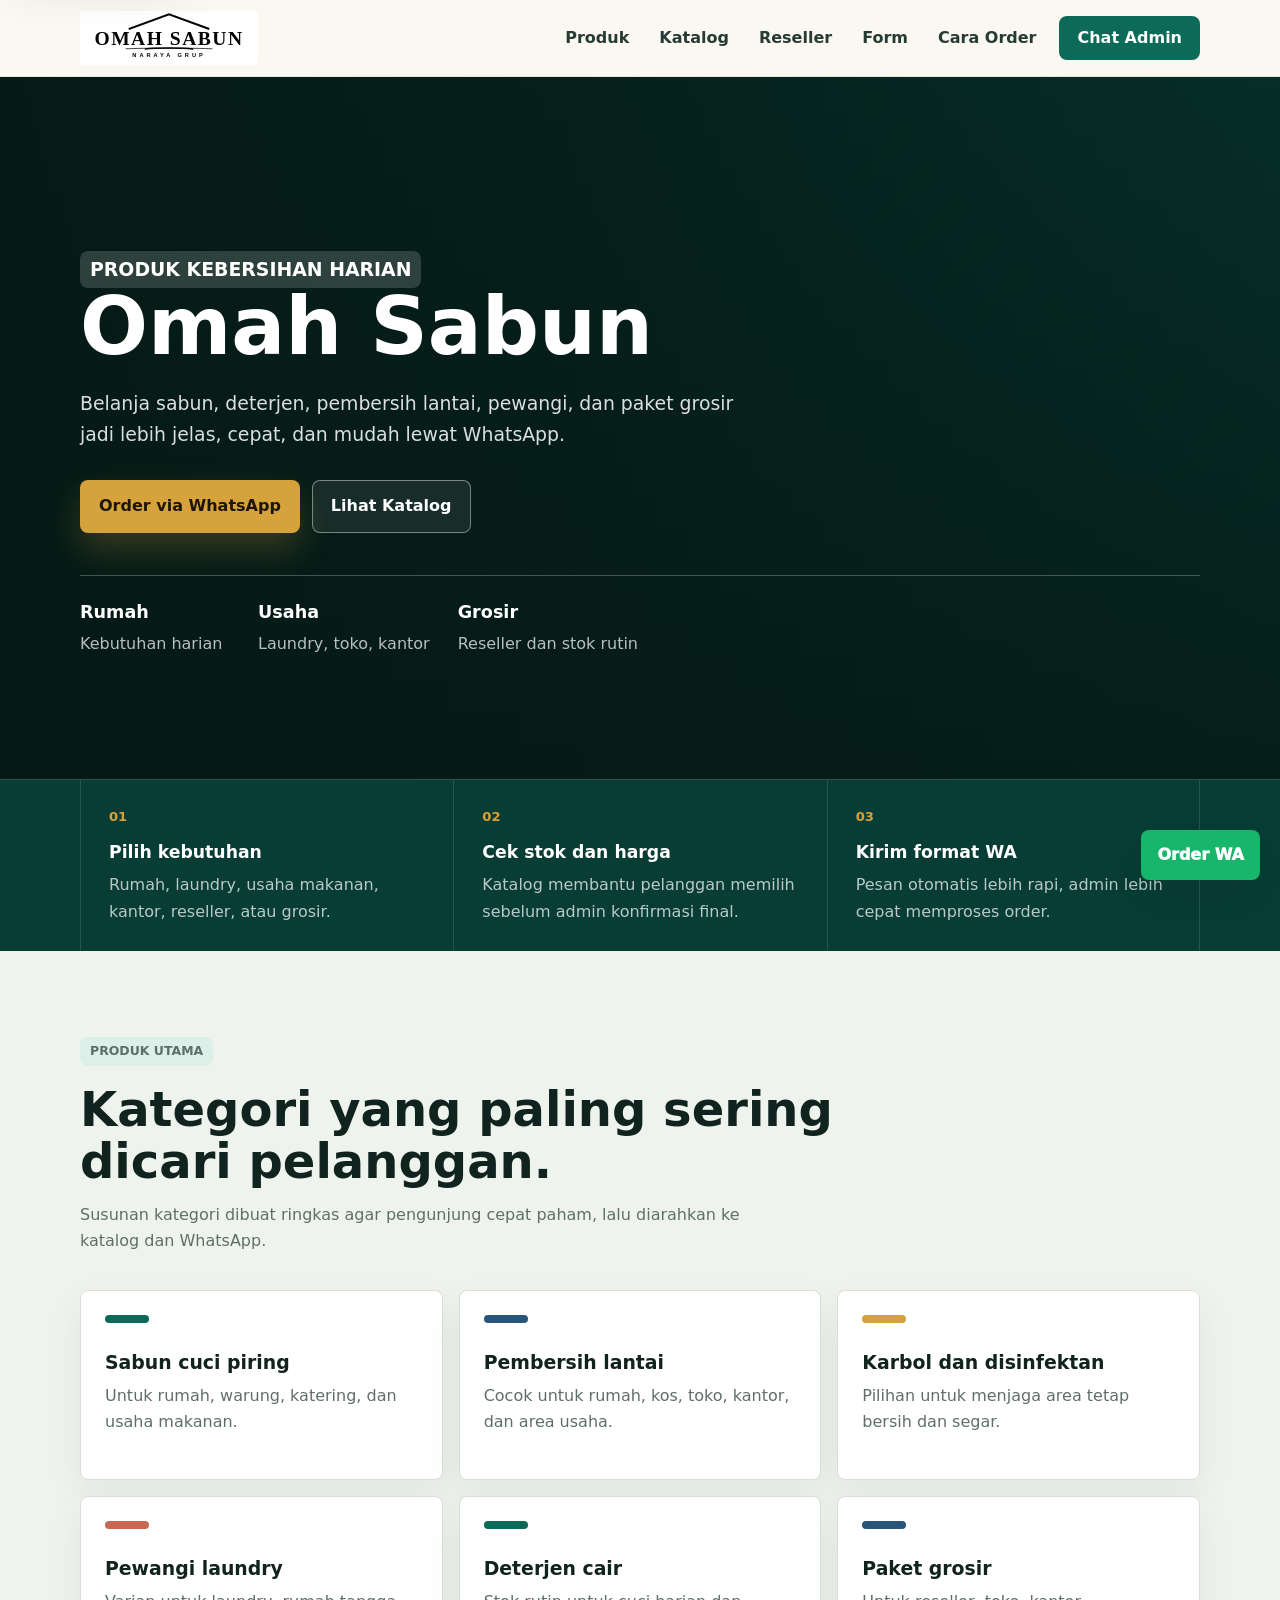
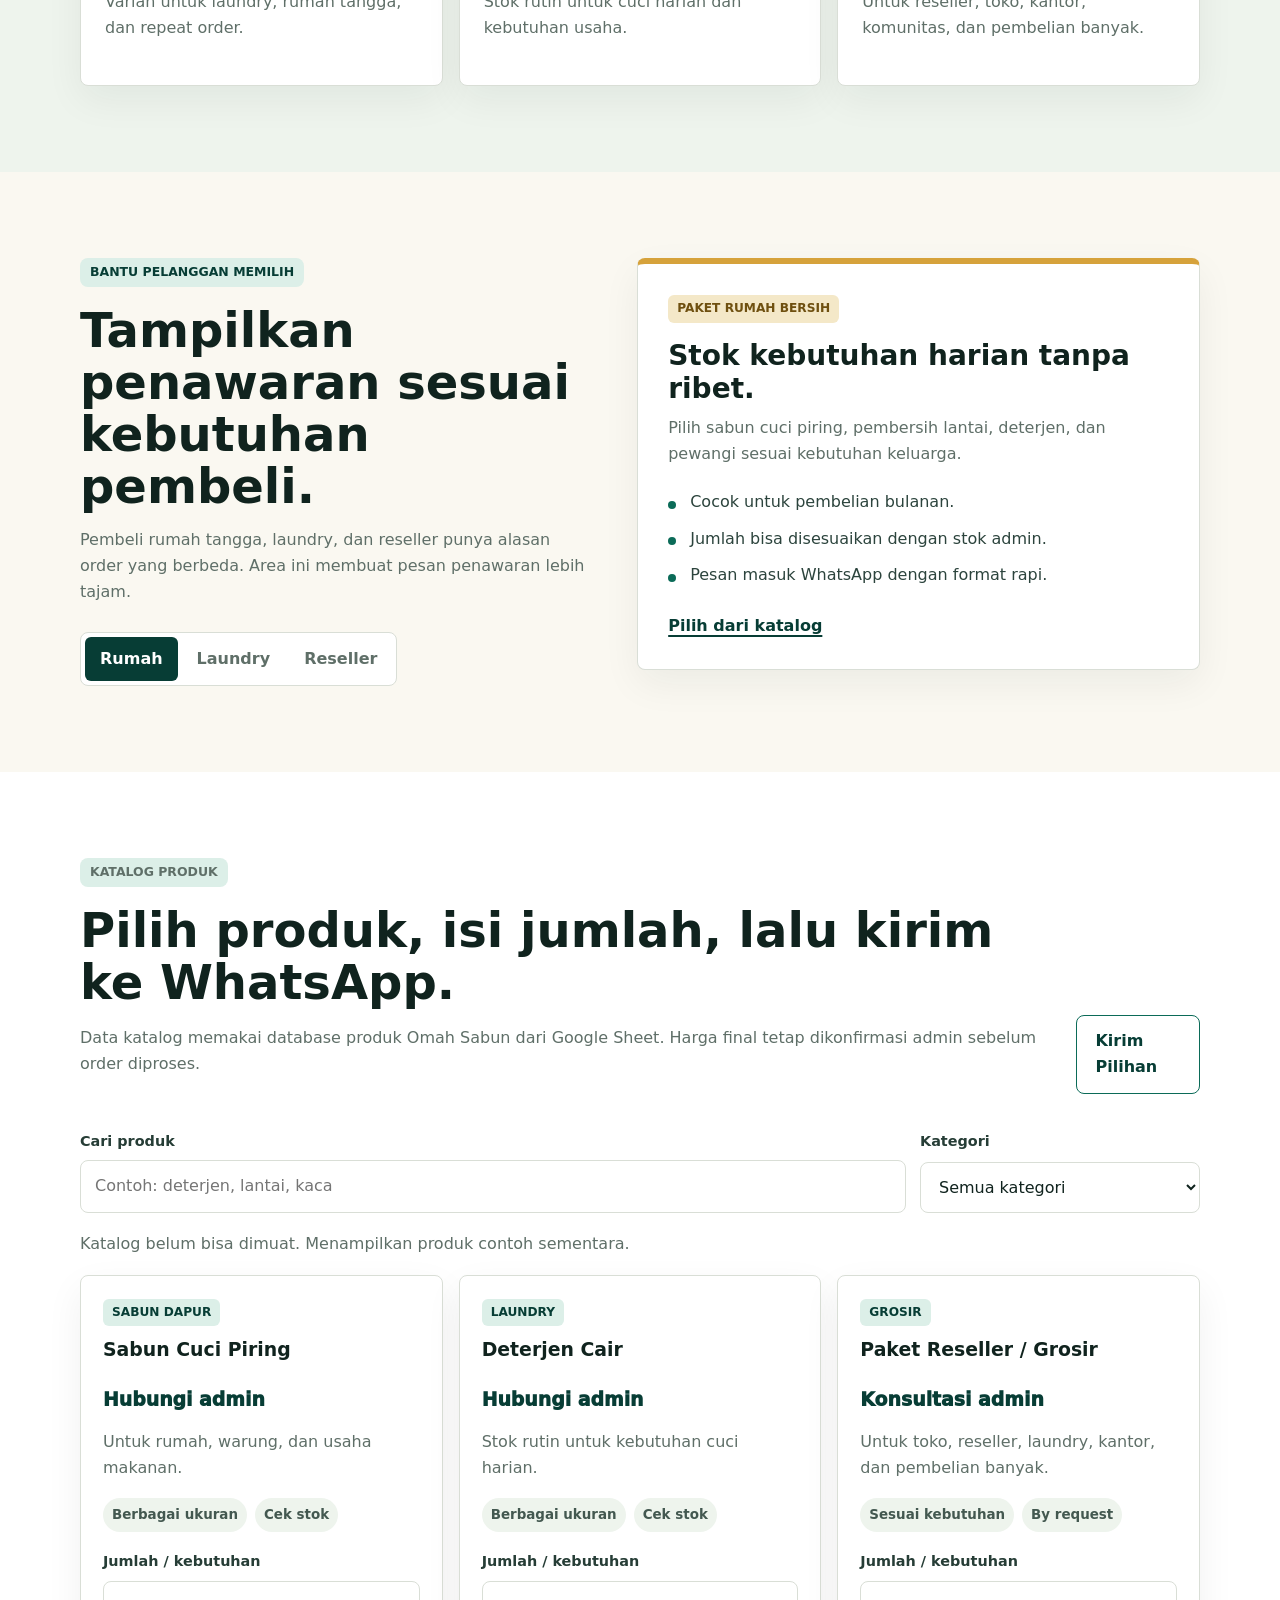
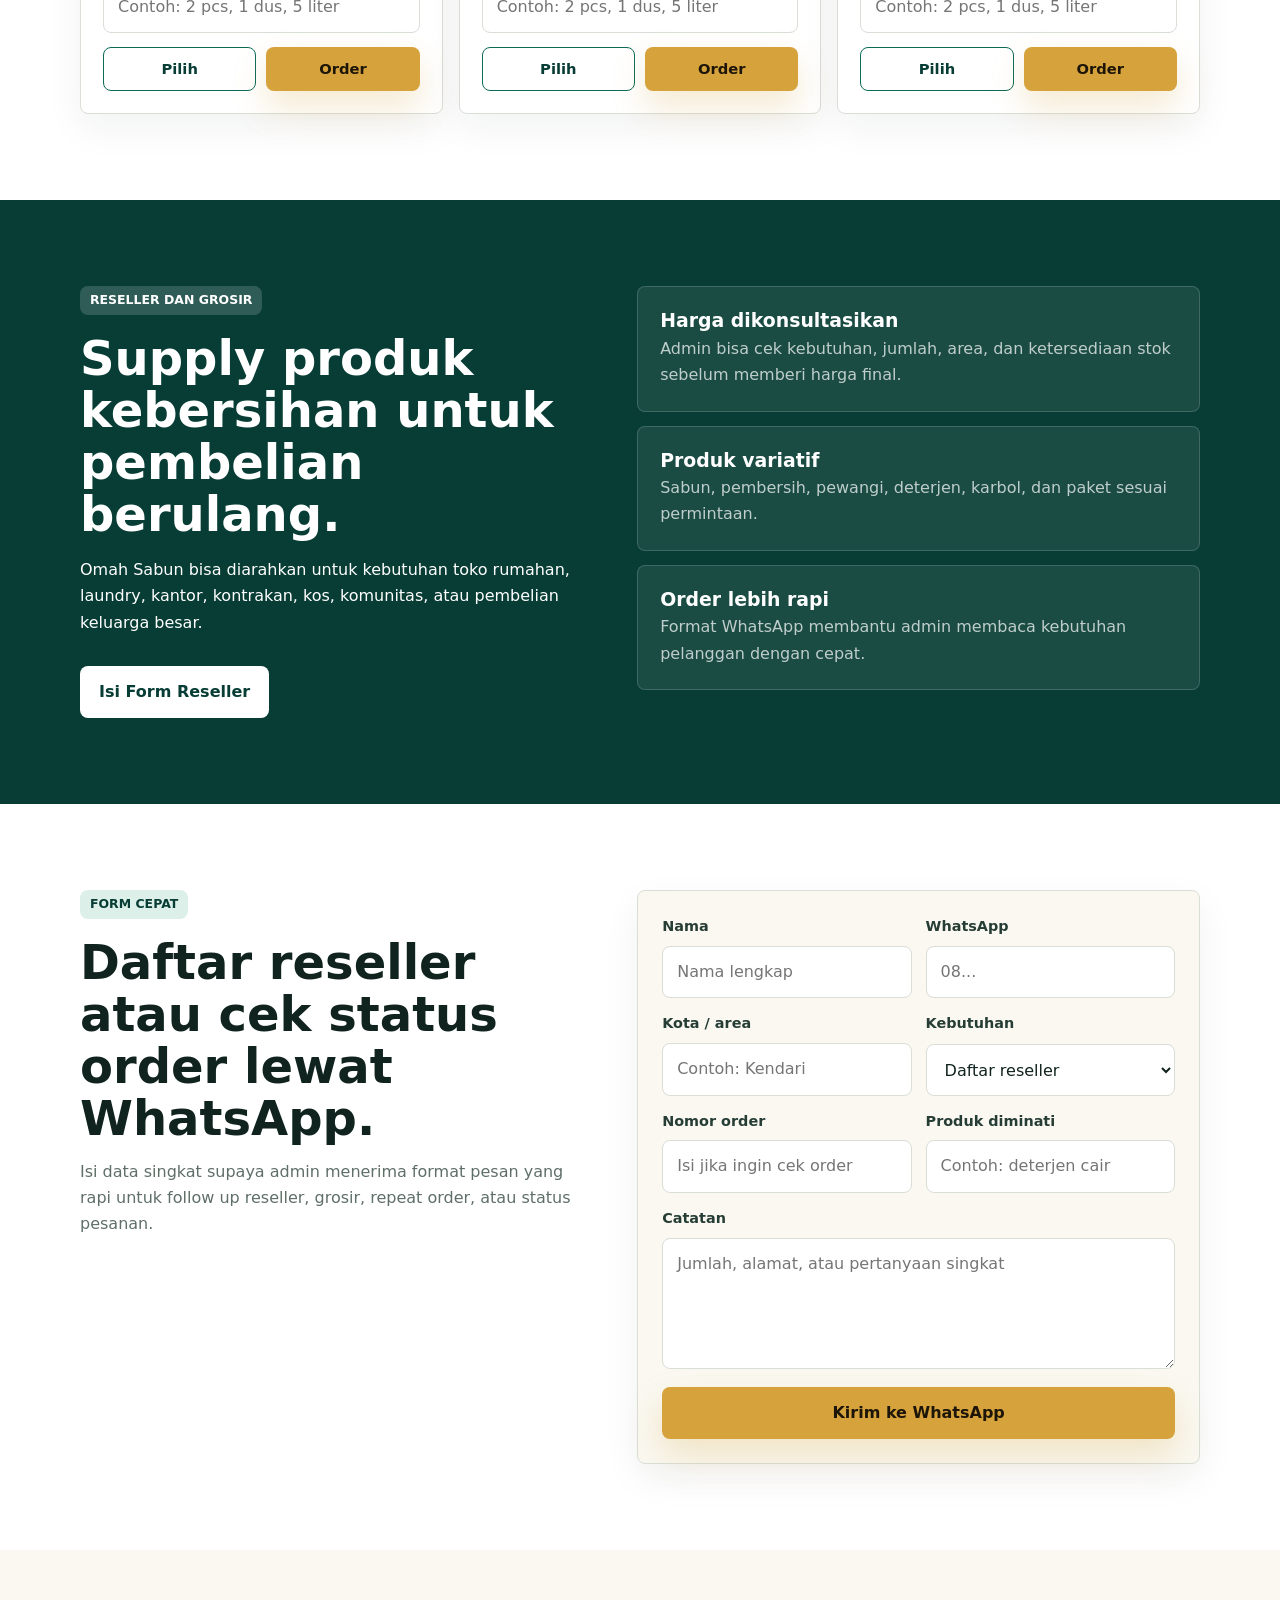
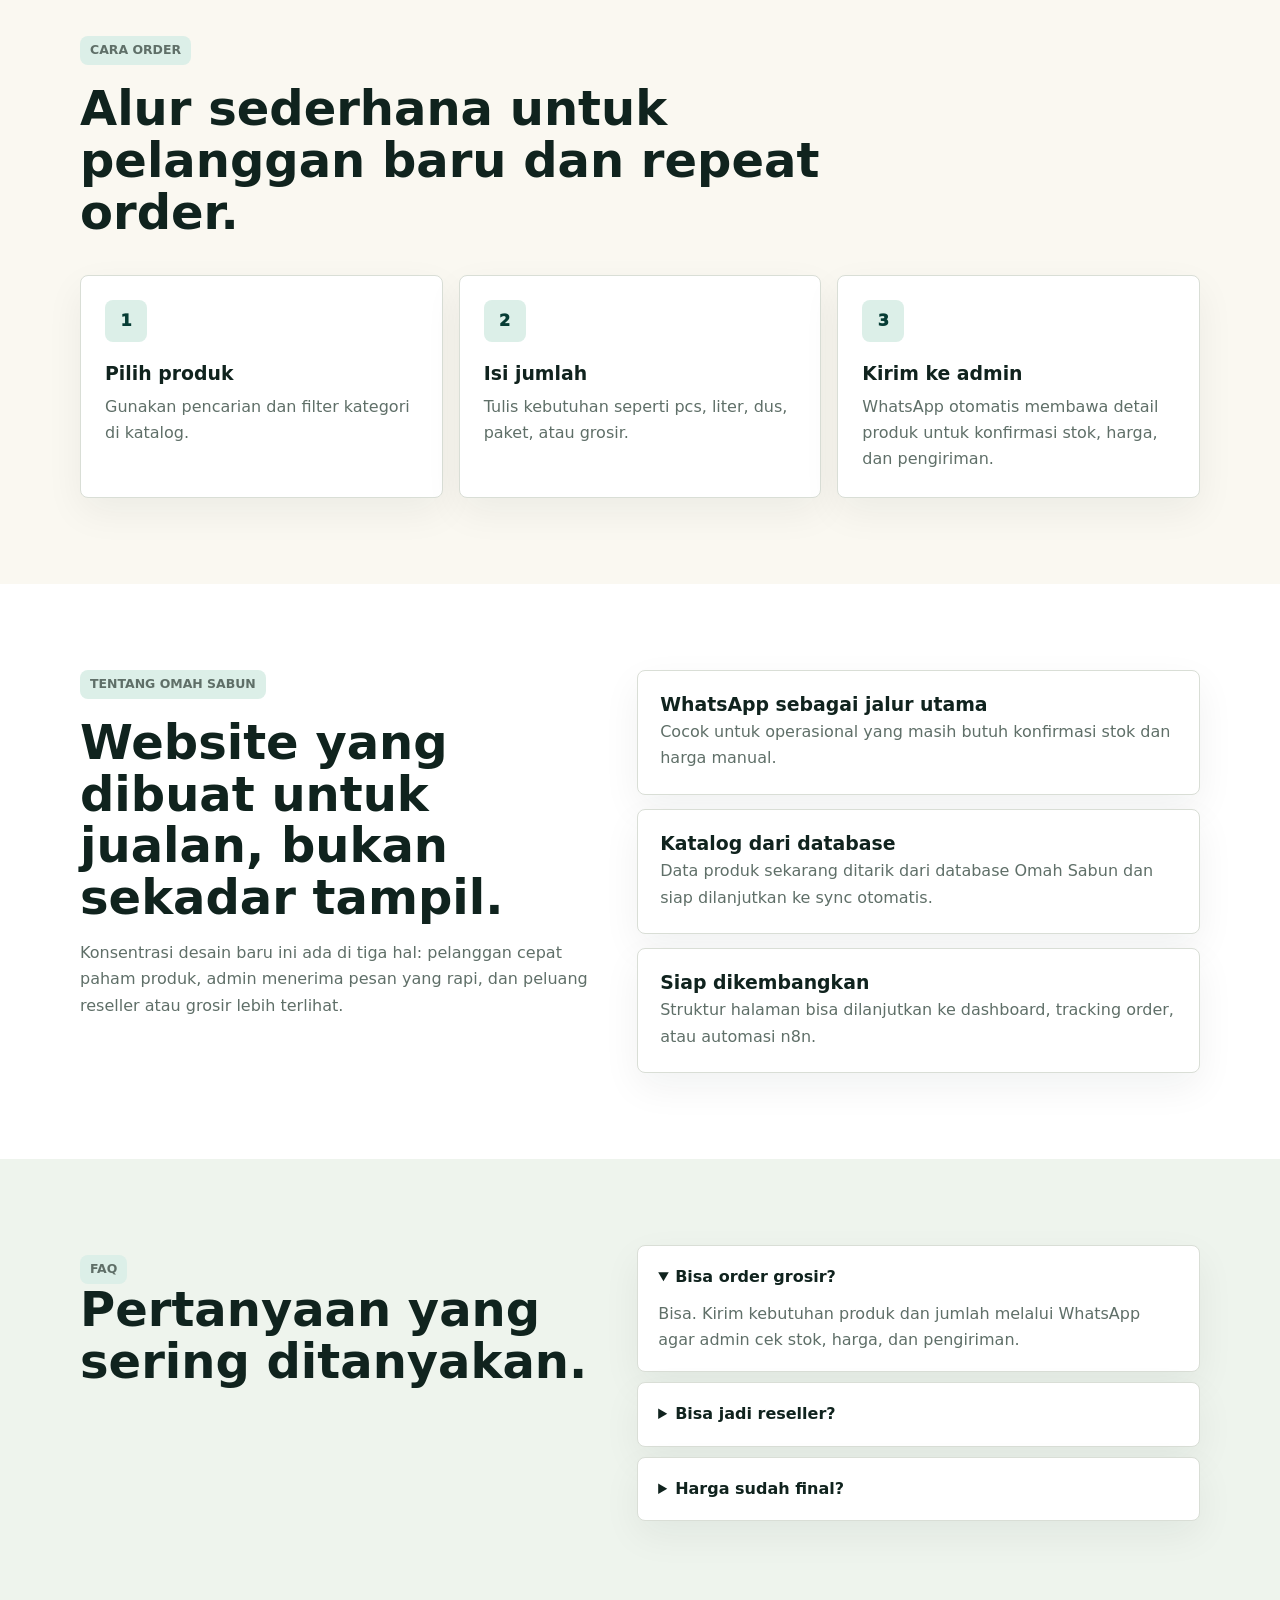
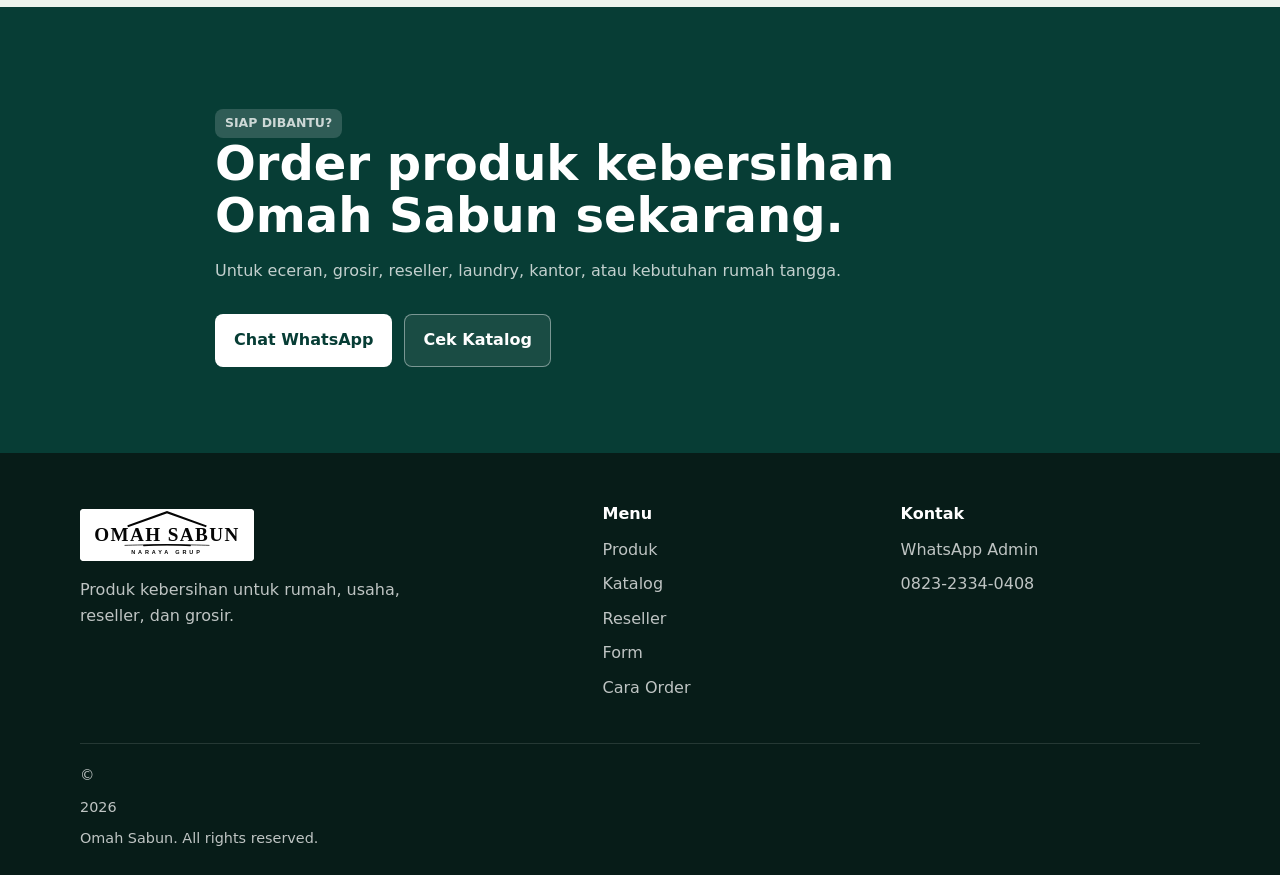
==== commit bbd7603b: "Integrasikan katalog produk ke Google Sheet Versi 38 via Apps Script - Ganti catalog URL dari static" ====
--- a/index.html
+++ b/index.html
@@ -1 +1 @@
-<!doctype html><html lang='id'><head><meta charset='utf-8'><meta name='viewport' content='width=device-width,initial-scale=1'><title>Omah Sabun | Produk Kebersihan, Reseller & Grosir</title><meta name='description' content='Omah Sabun menyediakan sabun, deterjen, hand soap, pembersih lantai, reseller, grosir, dan order cepat via WhatsApp.'><meta name='theme-color' content='#0b4f43'><meta property='og:title' content='Omah Sabun'><meta property='og:description' content='Produk kebersihan harian untuk rumah, usaha, reseller, dan grosir.'><meta property='og:type' content='website'><link rel='icon' href='assets/logo-omah-sabun.svg' type='image/svg+xml'><link rel='preconnect' href='https://images.unsplash.com'><style>:root{--ink:#10231e;--muted:#5f6f68;--paper:#faf8f1;--surface:#fff;--soft:#eef4ed;--line:#d9ded6;--green:#0b6b58;--dark:#073d35;--amber:#d6a23b;--blue:#285579;--coral:#c96852;--shadow:0 18px 50px rgba(15,32,28,.12);--radius:8px;--font:Inter,ui-sans-serif,system-ui,-apple-system,BlinkMacSystemFont,'Segoe UI',Arial,sans-serif}*{box-sizing:border-box}html{scroll-behavior:smooth}body{margin:0;font-family:var(--font);color:var(--ink);background:var(--paper);font-size:16px;line-height:1.65;overflow-x:hidden}a{color:inherit}img{display:block;max-width:100%}button,input,select,textarea{font:inherit}.container{width:min(1120px,calc(100% - 40px));margin:auto}.skip{position:fixed;left:16px;top:-80px;z-index:999;background:#fff;padding:10px 14px;border-radius:var(--radius);box-shadow:var(--shadow)}.skip:focus{top:16px}.header{position:sticky;top:0;z-index:100;background:rgba(250,248,241,.94);backdrop-filter:blur(18px);border-bottom:1px solid rgba(16,35,30,.09)}.nav{min-height:76px;display:flex;align-items:center;justify-content:space-between;gap:24px}.brand{display:inline-flex;text-decoration:none}.brand img{width:178px;background:#fff;border-radius:4px}.menu{display:flex;align-items:center;gap:4px}.menu a{display:inline-flex;align-items:center;min-height:42px;padding:9px 13px;border-radius:var(--radius);color:#273b35;font-weight:760;text-decoration:none}.menu a:hover{background:#dcefe8;color:var(--dark)}.menu .cta{margin-left:6px;background:var(--green);color:#fff;padding-inline:18px}.menu .cta:hover{background:var(--dark);color:#fff}.toggle{display:none;width:44px;height:44px;border:1px solid var(--line);border-radius:var(--radius);background:#fff;cursor:pointer;align-items:center;justify-content:center;flex-direction:column;gap:5px}.toggle span{width:20px;height:2px;border-radius:999px;background:var(--ink)}.hero{position:relative;min-height:78svh;display:flex;align-items:center;color:#fff;overflow:hidden;background:var(--dark)}.hero:before{content:'';position:absolute;inset:0;background-image:url('https://images.unsplash.com/photo-1716625300720-b34970a2d890?auto=format&fit=crop&fm=jpg&q=74&w=1800');background-size:cover;background-position:center right;transform:scale(1.02)}.hero:after{content:'';position:absolute;inset:0;background:linear-gradient(90deg,rgba(5,25,21,.94),rgba(5,25,21,.78) 44%,rgba(5,25,21,.3)),linear-gradient(180deg,rgba(5,25,21,.18),rgba(5,25,21,.78))}.hero-inner{position:relative;z-index:1;padding:112px 0 82px}.eyebrow{display:inline-flex;align-items:center;margin:0 0 18px;padding:7px 10px;border-radius:var(--radius);background:#dcefe8;color:var(--dark);font-size:.78rem;line-height:1.2;font-weight:850;text-transform:uppercase;letter-spacing:0}.hero .eyebrow,.light{background:rgba(255,255,255,.16);color:#fff}h1,h2,h3,p{overflow-wrap:anywhere}.hero h1{margin:0;max-width:720px;font-size:5rem;line-height:.98;letter-spacing:0}.hero p{max-width:660px;margin:22px 0 0;color:rgba(255,255,255,.86);font-size:1.18rem}.actions{display:flex;align-items:center;gap:12px;flex-wrap:wrap;margin-top:30px}.btn{display:inline-flex;align-items:center;justify-content:center;min-height:48px;border:1px solid transparent;border-radius:var(--radius);padding:12px 18px;font-weight:850;text-decoration:none;cursor:pointer;transition:.18s ease}.btn:hover{transform:translateY(-2px)}.primary{background:var(--amber);color:#1d1608;box-shadow:0 16px 34px rgba(214,162,59,.24)}.ghost,.dark-outline{color:#fff;border-color:rgba(255,255,255,.42);background:rgba(255,255,255,.08)}.outline{color:var(--dark);border-color:var(--green);background:#fff}.light-btn{background:#fff;color:var(--dark)}.metrics{display:flex;flex-wrap:wrap;gap:28px;margin:42px 0 0;padding:22px 0 0;border-top:1px solid rgba(255,255,255,.26)}.metrics div{min-width:150px}.metrics strong{display:block;color:#fff;font-size:1.1rem}.metrics span{display:block;margin-top:4px;color:rgba(255,255,255,.72)}.quick{background:var(--dark);color:#fff;border-top:1px solid rgba(255,255,255,.12)}.quick-grid{display:grid;grid-template-columns:repeat(3,1fr)}.quick-grid div{padding:26px 28px;border-left:1px solid rgba(255,255,255,.12)}.quick-grid div:last-child{border-right:1px solid rgba(255,255,255,.12)}.quick span{display:block;color:var(--amber);font-size:.82rem;font-weight:900;margin-bottom:10px}.quick strong{display:block;font-size:1.08rem}.quick p{margin:6px 0 0;color:rgba(255,255,255,.72)}.section{padding:86px 0}.muted{background:var(--soft)}.heading{max-width:760px;margin-bottom:36px}.heading h2,.split h2,.lead h2,.final h2{margin:0;color:var(--ink);font-size:3rem;line-height:1.08;letter-spacing:0}.heading p,.copy,.about p{color:var(--muted)}.heading>p:last-child,.copy{max-width:660px;margin:14px 0 0}.grid,.catalog{display:grid;grid-template-columns:repeat(3,1fr);gap:16px}.card,.product,.proof article,.steps li,.info div,.faq details,.panel,.lead-card{border:1px solid var(--line);border-radius:var(--radius);background:#fff;box-shadow:0 14px 38px rgba(16,35,30,.06)}.card{min-height:190px;padding:24px}.mark{display:block;width:44px;height:8px;border-radius:999px;margin-bottom:28px}.green{background:var(--green)}.blue{background:var(--blue)}.amber{background:var(--amber)}.coral{background:var(--coral)}.card h3,.product h3,.proof strong,.steps h3,.info strong{margin:0 0 8px;color:var(--ink);font-size:1.18rem;line-height:1.25;letter-spacing:0}.card p,.product p,.proof p,.steps p,.info p,.faq p{margin:0;color:var(--muted)}.split,.lead-layout{display:grid;grid-template-columns:.95fr 1.05fr;gap:48px;align-items:start}.tabs{display:inline-flex;gap:4px;margin-top:26px;padding:4px;border:1px solid var(--line);border-radius:var(--radius);background:#fff}.tabs button{min-height:42px;border:0;border-radius:6px;padding:9px 15px;color:var(--muted);background:transparent;font-weight:850;cursor:pointer}.tabs button.active{background:var(--dark);color:#fff}.panel{padding:30px;border-top:6px solid var(--amber)}.label,.cat{display:inline-flex;width:max-content;max-width:100%;padding:6px 9px;border-radius:6px;background:#f4e8c8;color:#6f5010;font-size:.76rem;font-weight:900;line-height:1.25;text-transform:uppercase;letter-spacing:0}.panel h3{margin:16px 0 10px;font-size:1.75rem;line-height:1.18}.panel p{margin:0;color:var(--muted)}.panel ul{display:grid;gap:10px;margin:22px 0 0;padding:0;list-style:none}.panel li{position:relative;padding-left:22px;color:#2c443d}.panel li:before{content:'';position:absolute;left:0;top:.72em;width:8px;height:8px;border-radius:50%;background:var(--green)}.text-link{display:inline-flex;margin-top:24px;color:var(--dark);font-weight:900;text-decoration-thickness:2px;text-underline-offset:4px}.catalog-section,.about,.lead{background:#fff}.catalog-head{max-width:none;display:flex;align-items:end;justify-content:space-between;gap:28px}.tools{display:grid;grid-template-columns:1fr 280px;gap:14px;margin-bottom:18px}.field{display:grid;gap:7px}.field span,.qty label{color:#263d36;font-size:.9rem;font-weight:850}.field input,.field select,.field textarea,.qty input{width:100%;min-height:50px;border:1px solid var(--line);border-radius:var(--radius);background:#fff;color:var(--ink);padding:12px 14px;outline:none}.field textarea{resize:vertical}.field input:focus,.field select:focus,.field textarea:focus,.qty input:focus{border-color:var(--green);box-shadow:0 0 0 4px rgba(11,107,88,.13)}.status{margin:0 0 18px;color:var(--muted)}.product{display:flex;flex-direction:column;min-height:100%;padding:22px}.product-top{display:grid;gap:14px;margin-bottom:14px}.cat{background:#dcefe8;color:var(--dark)}.product h3{margin-top:12px}.price{color:var(--dark);font-size:1.18rem;font-weight:950}.meta{display:flex;flex-wrap:wrap;gap:8px;margin:16px 0 18px}.meta span{display:inline-flex;padding:6px 9px;border-radius:999px;background:var(--soft);color:#435850;font-size:.84rem;font-weight:760}.qty{display:grid;gap:7px;margin-top:auto}.product-actions{display:grid;grid-template-columns:1fr 1fr;gap:10px;margin-top:14px}.small{min-height:42px;padding:9px 12px;font-size:.92rem}.empty{grid-column:1/-1;padding:30px;border:1px dashed var(--line);border-radius:var(--radius);background:var(--paper);color:var(--muted);text-align:center}.reseller,.final{background:var(--dark);color:#fff}.reseller h2,.reseller p,.final h2,.final p{color:#fff}.proof{display:grid;gap:14px}.proof article{background:rgba(255,255,255,.08);border-color:rgba(255,255,255,.16);box-shadow:none;padding:22px}.proof strong{color:#fff}.proof p{color:rgba(255,255,255,.72)}.lead-card{display:grid;gap:18px;padding:24px;background:var(--paper)}.lead-grid{display:grid;grid-template-columns:repeat(2,1fr);gap:14px}.field-wide{grid-column:1/-1}.steps{display:grid;grid-template-columns:repeat(3,1fr);gap:16px;margin:0;padding:0;list-style:none}.steps li{padding:24px}.steps span{display:grid;place-items:center;width:42px;height:42px;margin-bottom:20px;border-radius:var(--radius);background:#dcefe8;color:var(--dark);font-weight:950}.info{display:grid;gap:14px}.info div{padding:22px}.faq{background:var(--soft)}.faq-list{display:grid;gap:10px}.faq details{padding:18px 20px}.faq summary{cursor:pointer;color:var(--ink);font-weight:900}.faq p{margin-top:10px}.final{padding:86px 0}.final-inner{max-width:850px}.final h2{max-width:760px}.final p{max-width:640px;margin:16px 0 0;color:rgba(255,255,255,.76)}.footer{padding:48px 0 24px;background:#071c18;color:rgba(255,255,255,.74)}.footer-grid{display:grid;grid-template-columns:1.3fr .7fr .8fr;gap:36px}.footer img{width:174px;background:#fff;border-radius:4px}.footer p{max-width:360px}.footer strong{display:block;margin-bottom:10px;color:#fff}.footer a,.footer span{display:block;margin:8px 0;color:rgba(255,255,255,.74);text-decoration:none}.copyr{margin-top:34px;padding-top:20px;border-top:1px solid rgba(255,255,255,.12);font-size:.9rem}.float,.cart{position:fixed;z-index:120;display:inline-flex;align-items:center;justify-content:center;min-height:48px;border-radius:var(--radius);text-decoration:none;font-weight:950;box-shadow:var(--shadow)}.float{right:20px;bottom:20px;padding:12px 16px;background:#17b66b;color:#fff}.cart{left:20px;bottom:20px;display:none;gap:10px;padding:10px 14px;background:var(--ink);color:#fff}.cart.show{display:inline-flex}.cart span{display:grid;place-items:center;min-width:26px;height:26px;border-radius:50%;background:var(--amber);color:#161006;font-size:.82rem}@media(max-width:980px){.toggle{display:flex}.menu{position:fixed;left:20px;right:20px;top:86px;display:none;flex-direction:column;align-items:stretch;padding:12px;border:1px solid var(--line);border-radius:var(--radius);background:#fff;box-shadow:var(--shadow)}.menu.open{display:flex}.menu .cta{margin-left:0}.hero{min-height:auto}.hero-inner{padding:94px 0 74px}.hero h1{font-size:3.8rem}.hero:after{background:linear-gradient(90deg,rgba(5,25,21,.96),rgba(5,25,21,.78) 58%,rgba(5,25,21,.45)),linear-gradient(180deg,rgba(5,25,21,.2),rgba(5,25,21,.82))}.quick-grid,.grid,.catalog,.steps{grid-template-columns:repeat(2,1fr)}.quick-grid div:nth-child(3){grid-column:1/-1}.split,.lead-layout{grid-template-columns:1fr;gap:30px}.heading h2,.split h2,.lead h2,.final h2{font-size:2.45rem}.catalog-head{align-items:start;flex-direction:column}.tools{grid-template-columns:1fr}}@media(max-width:640px){.container{width:min(100% - 28px,1120px)}.nav{min-height:68px}.brand img{width:148px}.menu{left:14px;right:14px;top:78px}.hero:before{background-position:64% center}.hero:after{background:linear-gradient(180deg,rgba(5,25,21,.9),rgba(5,25,21,.88))}.hero-inner{padding:82px 0 58px}.hero h1{font-size:2.75rem}.hero p{font-size:1.02rem}.actions,.tabs{width:100%;align-items:stretch;flex-direction:column}.btn,.tabs button{width:100%}.metrics{gap:18px}.metrics div{min-width:100%}.quick-grid,.grid,.catalog,.lead-grid,.steps,.footer-grid{grid-template-columns:1fr}.quick-grid div,.quick-grid div:last-child{padding:22px 0;border-left:0;border-right:0;border-bottom:1px solid rgba(255,255,255,.12)}.section,.final{padding:64px 0}.heading h2,.split h2,.lead h2,.final h2{font-size:2rem}.panel,.card,.product,.lead-card,.proof article,.steps li,.info div,.faq details{padding:20px}.product-actions{grid-template-columns:1fr}.cart{left:14px;bottom:74px}.float{right:14px;bottom:14px}}</style></head><body><a class='skip' href='#katalog'>Lewati ke katalog</a><header class='header' id='top'><div class='container nav'><a class='brand' href='#top' aria-label='Omah Sabun beranda'><img src='assets/logo-omah-sabun.svg' alt='Logo Omah Sabun'></a><button class='toggle' type='button' aria-label='Buka menu' aria-expanded='false' data-toggle><span></span><span></span><span></span></button><nav class='menu' data-menu><a href='#produk'>Produk</a><a href='#katalog'>Katalog</a><a href='#reseller'>Reseller</a><a href='#form'>Form</a><a href='#cara-order'>Cara Order</a><a class='cta' href='#' data-wa>Chat Admin</a></nav></div></header><main><section class='hero'><div class='container hero-inner'><p class='eyebrow'>Produk kebersihan harian</p><h1>Omah Sabun</h1><p>Belanja sabun, deterjen, pembersih lantai, pewangi, dan paket grosir jadi lebih jelas, cepat, dan mudah lewat WhatsApp.</p><div class='actions'><a class='btn primary' href='#' data-wa>Order via WhatsApp</a><a class='btn ghost' href='#katalog'>Lihat Katalog</a></div><div class='metrics' aria-label='Ringkasan layanan'><div><strong>Rumah</strong><span>Kebutuhan harian</span></div><div><strong>Usaha</strong><span>Laundry, toko, kantor</span></div><div><strong>Grosir</strong><span>Reseller dan stok rutin</span></div></div></div></section><section class='quick'><div class='container quick-grid'><div><span>01</span><strong>Pilih kebutuhan</strong><p>Rumah, laundry, usaha makanan, kantor, reseller, atau grosir.</p></div><div><span>02</span><strong>Cek stok dan harga</strong><p>Katalog membantu pelanggan memilih sebelum admin konfirmasi final.</p></div><div><span>03</span><strong>Kirim format WA</strong><p>Pesan otomatis lebih rapi, admin lebih cepat memproses order.</p></div></div></section><section class='section muted' id='produk'><div class='container'><div class='heading'><p class='eyebrow'>Produk utama</p><h2>Kategori yang paling sering dicari pelanggan.</h2><p>Susunan kategori dibuat ringkas agar pengunjung cepat paham, lalu diarahkan ke katalog dan WhatsApp.</p></div><div class='grid'><article class='card'><span class='mark green'></span><h3>Sabun cuci piring</h3><p>Untuk rumah, warung, katering, dan usaha makanan.</p></article><article class='card'><span class='mark blue'></span><h3>Pembersih lantai</h3><p>Cocok untuk rumah, kos, toko, kantor, dan area usaha.</p></article><article class='card'><span class='mark amber'></span><h3>Karbol dan disinfektan</h3><p>Pilihan untuk menjaga area tetap bersih dan segar.</p></article><article class='card'><span class='mark coral'></span><h3>Pewangi laundry</h3><p>Varian untuk laundry, rumah tangga, dan repeat order.</p></article><article class='card'><span class='mark green'></span><h3>Deterjen cair</h3><p>Stok rutin untuk cuci harian dan kebutuhan usaha.</p></article><article class='card'><span class='mark blue'></span><h3>Paket grosir</h3><p>Untuk reseller, toko, kantor, komunitas, dan pembelian banyak.</p></article></div></div></section><section class='section'><div class='container split'><div><p class='eyebrow'>Bantu pelanggan memilih</p><h2>Tampilkan penawaran sesuai kebutuhan pembeli.</h2><p class='copy'>Pembeli rumah tangga, laundry, dan reseller punya alasan order yang berbeda. Area ini membuat pesan penawaran lebih tajam.</p><div class='tabs' role='tablist'><button class='active' type='button' data-audience='rumah'>Rumah</button><button type='button' data-audience='laundry'>Laundry</button><button type='button' data-audience='reseller'>Reseller</button></div></div><div class='panel' data-panel></div></div></section><section class='section catalog-section' id='katalog'><div class='container'><div class='heading catalog-head'><div><p class='eyebrow'>Katalog produk</p><h2>Pilih produk, isi jumlah, lalu kirim ke WhatsApp.</h2><p>Data katalog memakai database produk Omah Sabun dari Google Sheet. Harga final tetap dikonfirmasi admin sebelum order diproses.</p></div><a class='btn outline' href='#' data-cart>Kirim Pilihan</a></div><div class='tools'><label class='field'><span>Cari produk</span><input type='search' id='q' placeholder='Contoh: deterjen, lantai, kaca' autocomplete='off'></label><label class='field'><span>Kategori</span><select id='cat'><option value='all'>Semua kategori</option></select></label></div><p class='status' id='status'>Memuat katalog...</p><div class='catalog' id='catalog' aria-live='polite'></div></div></section><section class='section reseller' id='reseller'><div class='container split'><div><p class='eyebrow light'>Reseller dan grosir</p><h2>Supply produk kebersihan untuk pembelian berulang.</h2><p>Omah Sabun bisa diarahkan untuk kebutuhan toko rumahan, laundry, kantor, kontrakan, kos, komunitas, atau pembelian keluarga besar.</p><div class='actions'><a class='btn light-btn' href='#form'>Isi Form Reseller</a></div></div><div class='proof'><article><strong>Harga dikonsultasikan</strong><p>Admin bisa cek kebutuhan, jumlah, area, dan ketersediaan stok sebelum memberi harga final.</p></article><article><strong>Produk variatif</strong><p>Sabun, pembersih, pewangi, deterjen, karbol, dan paket sesuai permintaan.</p></article><article><strong>Order lebih rapi</strong><p>Format WhatsApp membantu admin membaca kebutuhan pelanggan dengan cepat.</p></article></div></div></section><section class='section lead' id='form'><div class='container lead-layout'><div><p class='eyebrow'>Form cepat</p><h2>Daftar reseller atau cek status order lewat WhatsApp.</h2><p class='copy'>Isi data singkat supaya admin menerima format pesan yang rapi untuk follow up reseller, grosir, repeat order, atau status pesanan.</p></div><form class='lead-card' data-lead><div class='lead-grid'><label class='field'><span>Nama</span><input name='name' type='text' placeholder='Nama lengkap' autocomplete='name' required></label><label class='field'><span>WhatsApp</span><input name='phone' type='tel' placeholder='08...' autocomplete='tel' required></label><label class='field'><span>Kota / area</span><input name='city' type='text' placeholder='Contoh: Kendari'></label><label class='field'><span>Kebutuhan</span><select name='need' required><option>Daftar reseller</option><option>Tanya grosir</option><option>Cek status order</option><option>Repeat order</option></select></label><label class='field'><span>Nomor order</span><input name='orderId' type='text' placeholder='Isi jika ingin cek order'></label><label class='field'><span>Produk diminati</span><input name='product' type='text' placeholder='Contoh: deterjen cair'></label><label class='field field-wide'><span>Catatan</span><textarea name='note' rows='4' placeholder='Jumlah, alamat, atau pertanyaan singkat'></textarea></label></div><button class='btn primary' type='submit'>Kirim ke WhatsApp</button></form></div></section><section class='section' id='cara-order'><div class='container'><div class='heading'><p class='eyebrow'>Cara order</p><h2>Alur sederhana untuk pelanggan baru dan repeat order.</h2></div><ol class='steps'><li><span>1</span><h3>Pilih produk</h3><p>Gunakan pencarian dan filter kategori di katalog.</p></li><li><span>2</span><h3>Isi jumlah</h3><p>Tulis kebutuhan seperti pcs, liter, dus, paket, atau grosir.</p></li><li><span>3</span><h3>Kirim ke admin</h3><p>WhatsApp otomatis membawa detail produk untuk konfirmasi stok, harga, dan pengiriman.</p></li></ol></div></section><section class='section about' id='tentang'><div class='container split'><div><p class='eyebrow'>Tentang Omah Sabun</p><h2>Website yang dibuat untuk jualan, bukan sekadar tampil.</h2><p>Konsentrasi desain baru ini ada di tiga hal: pelanggan cepat paham produk, admin menerima pesan yang rapi, dan peluang reseller atau grosir lebih terlihat.</p></div><div class='info'><div><strong>WhatsApp sebagai jalur utama</strong><p>Cocok untuk operasional yang masih butuh konfirmasi stok dan harga manual.</p></div><div><strong>Katalog dari database</strong><p>Data produk sekarang ditarik dari database Omah Sabun dan siap dilanjutkan ke sync otomatis.</p></div><div><strong>Siap dikembangkan</strong><p>Struktur halaman bisa dilanjutkan ke dashboard, tracking order, atau automasi n8n.</p></div></div></div></section><section class='section faq'><div class='container split'><div class='heading'><p class='eyebrow'>FAQ</p><h2>Pertanyaan yang sering ditanyakan.</h2></div><div class='faq-list'><details open><summary>Bisa order grosir?</summary><p>Bisa. Kirim kebutuhan produk dan jumlah melalui WhatsApp agar admin cek stok, harga, dan pengiriman.</p></details><details><summary>Bisa jadi reseller?</summary><p>Bisa. Isi form reseller agar admin menerima data awal dengan rapi.</p></details><details><summary>Harga sudah final?</summary><p>Harga dapat berubah mengikuti stok, ukuran, area pengiriman, dan jumlah pembelian.</p></details></div></div></section><section class='final' id='kontak'><div class='container final-inner'><p class='eyebrow light'>Siap dibantu?</p><h2>Order produk kebersihan Omah Sabun sekarang.</h2><p>Untuk eceran, grosir, reseller, laundry, kantor, atau kebutuhan rumah tangga.</p><div class='actions'><a class='btn light-btn' href='#' data-wa>Chat WhatsApp</a><a class='btn dark-outline' href='#katalog'>Cek Katalog</a></div></div></section></main><footer class='footer'><div class='container footer-grid'><div><a class='brand' href='#top'><img src='assets/logo-omah-sabun.svg' alt='Logo Omah Sabun'></a><p>Produk kebersihan untuk rumah, usaha, reseller, dan grosir.</p></div><nav><strong>Menu</strong><a href='#produk'>Produk</a><a href='#katalog'>Katalog</a><a href='#reseller'>Reseller</a><a href='#form'>Form</a><a href='#cara-order'>Cara Order</a></nav><div><strong>Kontak</strong><a href='#' data-wa>WhatsApp Admin</a><span>0823-2334-0408</span></div></div><div class='container copyr'>&copy; <span id='year'></span> Omah Sabun. All rights reserved.</div></footer><a class='float' href='#' data-wa aria-label='Chat WhatsApp Omah Sabun'>Order WA</a><script>const CFG={wa:'6282323340408',catalog:'data/products.json?v=20260527c',name:'Omah Sabun',analytics:{googleTagId:'',metaPixelId:''}};const fallback=[{id:'x1',name:'Sabun Cuci Piring',category:'Sabun Dapur',price:'Hubungi admin',size:'Berbagai ukuran',stock:'Cek stok',description:'Untuk rumah, warung, dan usaha makanan.'},{id:'x2',name:'Deterjen Cair',category:'Laundry',price:'Hubungi admin',size:'Berbagai ukuran',stock:'Cek stok',description:'Stok rutin untuk kebutuhan cuci harian.'},{id:'x3',name:'Paket Reseller / Grosir',category:'Grosir',price:'Konsultasi admin',size:'Sesuai kebutuhan',stock:'By request',description:'Untuk toko, reseller, laundry, kantor, dan pembelian banyak.'}];const audience={rumah:{l:'Paket Rumah Bersih',t:'Stok kebutuhan harian tanpa ribet.',b:'Pilih sabun cuci piring, pembersih lantai, deterjen, dan pewangi sesuai kebutuhan keluarga.',p:['Cocok untuk pembelian bulanan.','Jumlah bisa disesuaikan dengan stok admin.','Pesan masuk WhatsApp dengan format rapi.']},laundry:{l:'Kebutuhan Laundry',t:'Pewangi dan deterjen untuk order berulang.',b:'Bantu usaha laundry menanyakan varian, ukuran, dan stok produk yang paling sering dipakai.',p:['Cocok untuk laundry rumahan dan komersial.','Bisa tanya ukuran, varian, dan jumlah rutin.','Admin bisa cek ketersediaan sebelum proses order.']},reseller:{l:'Paket Reseller',t:'Supply produk untuk dijual kembali.',b:'Arahkan calon reseller untuk menyebut area, modal stok, dan kategori produk yang ingin dijual.',p:['Cocok untuk toko rumahan dan warung.','Harga dikonsultasikan sesuai jumlah.','Format pesan membantu admin follow up lebih cepat.']}};let products=[],selected=[];const $=s=>document.querySelector(s),$$=s=>document.querySelectorAll(s),clean=v=>String(v||'').trim(),esc=v=>String(v||'').replace(/&/g,'&amp;').replace(/</g,'&lt;').replace(/>/g,'&gt;').replace(/\x22/g,'&quot;');function track(n,p={}){if(window.gtag)window.gtag('event',n,p);if(window.fbq)window.fbq('trackCustom',n,p)}function analytics(){const a=CFG.analytics;if(a.googleTagId){const s=document.createElement('script');s.async=true;s.src='https://www.googletagmanager.com/gtag/js?id='+encodeURIComponent(a.googleTagId);document.head.appendChild(s);window.dataLayer=window.dataLayer||[];window.gtag=function(){window.dataLayer.push(arguments)};window.gtag('js',new Date);window.gtag('config',a.googleTagId)}if(a.metaPixelId){window.fbq=function(){window.fbq.queue.push(arguments)};window.fbq.queue=[];window.fbq('init',a.metaPixelId);window.fbq('track','PageView');const s=document.createElement('script');s.async=true;s.src='https://connect.facebook.net/en_US/fbevents.js';document.head.appendChild(s)}}function wa(msg){return`https://wa.me/${CFG.wa}?text=${encodeURIComponent(msg)}`}function msg(){return`Halo admin ${CFG.name}, saya mau tanya produk kebersihan.\n\nNama:\nAlamat/Kota:\nKebutuhan: Rumah / Reseller / Grosir / Laundry / Usaha\nProduk yang dicari:\nJumlah kebutuhan:\n\nTerima kasih.`}function productMsg(p,qty){return`Halo admin ${CFG.name}, saya mau tanya/order produk berikut.\n\nNama:\nAlamat/Kota:\nKebutuhan: Rumah / Reseller / Grosir / Laundry / Usaha\n\nProduk: ${p.name}\nKategori: ${p.category||'-'}\nUkuran: ${p.size||'-'}\nHarga: ${p.price||'Hubungi admin'}\nJumlah: ${qty||'Belum diisi'}\n\nMohon info stok, harga final, dan pengirimannya. Terima kasih.`}function cartMsg(){const rows=selected.map((x,i)=>`${i+1}. ${x.name}\n   Kategori: ${x.category||'-'}\n   Ukuran: ${x.size||'-'}\n   Harga: ${x.price||'Hubungi admin'}\n   Jumlah: ${x.qty||'Belum diisi'}`).join('\n');return`Halo admin ${CFG.name}, saya mau tanya/order beberapa produk.\n\nNama:\nAlamat/Kota:\nKebutuhan: Rumah / Reseller / Grosir / Laundry / Usaha\n\nDaftar produk:\n${rows||'-'}\n\nMohon info stok, harga final, dan pengirimannya. Terima kasih.`}function leadMsg(form){const d=new FormData(form),v=k=>clean(d.get(k))||'-';return`Halo admin ${CFG.name}, saya mengisi form website.\n\nNama: ${v('name')}\nWhatsApp: ${v('phone')}\nKota/Area: ${v('city')}\nKebutuhan: ${v('need')}\nNomor order: ${v('orderId')}\nProduk diminati: ${v('product')}\n\nCatatan:\n${v('note')}\n\nMohon dibantu follow up. Terima kasih.`}function card(p){return`<article class='product'><div class='product-top'><div><span class='cat'>${esc(p.category||'Produk')}</span><h3>${esc(p.name)}</h3></div><div class='price'>${esc(p.price||'Hubungi admin')}</div></div><p>${esc(p.description||'Hubungi admin untuk detail produk.')}</p><div class='meta'><span>${esc(p.size||'Ukuran fleksibel')}</span>${p.variant?`<span>${esc(p.variant)}</span>`:''}<span>${esc(p.stock||'Cek stok')}</span></div><div class='qty'><label for='qty-${esc(p.id)}'>Jumlah / kebutuhan</label><input id='qty-${esc(p.id)}' data-qty='${esc(p.id)}' type='text' placeholder='Contoh: 2 pcs, 1 dus, 5 liter'></div><div class='product-actions'><button class='btn outline small' type='button' data-select='${esc(p.id)}'>Pilih</button><a class='btn primary small' href='#' data-order='${esc(p.id)}'>Order</a></div></article>`}function render(){const q=clean($('#q').value).toLowerCase(),c=$('#cat').value;const list=products.filter(p=>(!q||`${p.name} ${p.category} ${p.variant||''} ${p.description} ${p.size}`.toLowerCase().includes(q))&&(c==='all'||p.category===c));$('#catalog').innerHTML=list.length?list.map(card).join(''):`<div class='empty'>Produk tidak ditemukan. Coba kata kunci lain atau hubungi admin WhatsApp.</div>`}function cart(){let pill=$('.cart');if(!pill){pill=document.createElement('a');pill.className='cart';pill.setAttribute('data-cart','');pill.innerHTML='<span>0</span>Kirim Pilihan';document.body.appendChild(pill)}pill.querySelector('span').textContent=selected.length;pill.classList.toggle('show',selected.length>0);$$('[data-cart]').forEach(a=>{a.href=wa(selected.length?cartMsg():msg());a.target='_blank';a.rel='noopener'})}function renderAudience(k){const d=audience[k]||audience.rumah;$('[data-panel]').innerHTML=`<span class='label'>${esc(d.l)}</span><h3>${esc(d.t)}</h3><p>${esc(d.b)}</p><ul>${d.p.map(x=>`<li>${esc(x)}</li>`).join('')}</ul><a class='text-link' href='#katalog'>Pilih dari katalog</a>`;$$('[data-audience]').forEach(b=>b.classList.toggle('active',b.dataset.audience===k))}async function loadProducts(){try{const r=await fetch(CFG.catalog,{cache:'no-store'});if(!r.ok)throw Error('catalog');const data=await r.json();products=(Array.isArray(data)?data:data.products||[]).map((p,i)=>({...p,id:String(p.id||i)})).filter(p=>p.name);if(!products.length)throw Error('empty');$('#status').textContent=`Menampilkan ${products.length} produk dari database Omah Sabun. Harga final dikonfirmasi admin.`}catch(e){products=fallback;$('#status').textContent='Katalog belum bisa dimuat. Menampilkan produk contoh sementara.'}const cats=[...new Set(products.map(p=>p.category).filter(Boolean))].sort();$('#cat').innerHTML='<option value=\'all\'>Semua kategori</option>'+cats.map(c=>`<option value='${esc(c)}'>${esc(c)}</option>`).join('')}function init(){analytics();$('#year').textContent=new Date().getFullYear();$$('[data-wa]').forEach(a=>{a.href=wa(msg());a.target='_blank';a.rel='noopener';a.addEventListener('click',()=>track('whatsapp_click',{source:clean(a.textContent)||'wa'}))});renderAudience('rumah');loadProducts().then(()=>{render();cart()});$('#q').addEventListener('input',render);$('#cat').addEventListener('change',render);const t=$('[data-toggle]'),m=$('[data-menu]');t.addEventListener('click',()=>{const open=m.classList.toggle('open');t.setAttribute('aria-expanded',String(open))});m.querySelectorAll('a').forEach(a=>a.addEventListener('click',()=>{m.classList.remove('open');t.setAttribute('aria-expanded','false')}));document.addEventListener('click',e=>{const aud=e.target.closest('[data-audience]');if(aud)renderAudience(aud.dataset.audience);const s=e.target.closest('[data-select]');if(s){const p=products.find(x=>x.id===s.dataset.select),qty=clean(document.querySelector(`[data-qty='${s.dataset.select}']`)?.value);if(!p)return;const old=selected.find(x=>x.id===p.id);old?old.qty=qty||old.qty:selected.push({...p,qty});track('product_select',{product_id:p.id,product_name:p.name});cart();s.textContent='Dipilih';setTimeout(()=>s.textContent='Pilih',1000)}const o=e.target.closest('[data-order]');if(o){const p=products.find(x=>x.id===o.dataset.order),qty=clean(document.querySelector(`[data-qty='${o.dataset.order}']`)?.value);if(!p)return;o.href=wa(productMsg(p,qty));o.target='_blank';o.rel='noopener';track('product_order_click',{product_id:p.id,product_name:p.name})}const c=e.target.closest('[data-cart]');if(c)track('cart_whatsapp_click',{items:selected.length})});$('[data-lead]').addEventListener('submit',e=>{e.preventDefault();const f=e.currentTarget,need=clean(new FormData(f).get('need'))||'Form website';track('lead_form_submit',{need});window.open(wa(leadMsg(f)),'_blank','noopener')});document.addEventListener('keydown',e=>{if(e.key==='Escape'){m.classList.remove('open');t.setAttribute('aria-expanded','false')}})}document.addEventListener('DOMContentLoaded',init);</script></body></html>+<!doctype html><html lang='id'><head><meta charset='utf-8'><meta name='viewport' content='width=device-width,initial-scale=1'><title>Omah Sabun | Produk Kebersihan, Reseller & Grosir</title><meta name='description' content='Omah Sabun menyediakan sabun, deterjen, hand soap, pembersih lantai, reseller, grosir, dan order cepat via WhatsApp.'><meta name='theme-color' content='#0b4f43'><meta property='og:title' content='Omah Sabun'><meta property='og:description' content='Produk kebersihan harian untuk rumah, usaha, reseller, dan grosir.'><meta property='og:type' content='website'><link rel='icon' href='assets/logo-omah-sabun.svg' type='image/svg+xml'><link rel='preconnect' href='https://images.unsplash.com'><style>:root{--ink:#10231e;--muted:#5f6f68;--paper:#faf8f1;--surface:#fff;--soft:#eef4ed;--line:#d9ded6;--green:#0b6b58;--dark:#073d35;--amber:#d6a23b;--blue:#285579;--coral:#c96852;--shadow:0 18px 50px rgba(15,32,28,.12);--radius:8px;--font:Inter,ui-sans-serif,system-ui,-apple-system,BlinkMacSystemFont,'Segoe UI',Arial,sans-serif}*{box-sizing:border-box}html{scroll-behavior:smooth}body{margin:0;font-family:var(--font);color:var(--ink);background:var(--paper);font-size:16px;line-height:1.65;overflow-x:hidden}a{color:inherit}img{display:block;max-width:100%}button,input,select,textarea{font:inherit}.container{width:min(1120px,calc(100% - 40px));margin:auto}.skip{position:fixed;left:16px;top:-80px;z-index:999;background:#fff;padding:10px 14px;border-radius:var(--radius);box-shadow:var(--shadow)}.skip:focus{top:16px}.header{position:sticky;top:0;z-index:100;background:rgba(250,248,241,.94);backdrop-filter:blur(18px);border-bottom:1px solid rgba(16,35,30,.09)}.nav{min-height:76px;display:flex;align-items:center;justify-content:space-between;gap:24px}.brand{display:inline-flex;text-decoration:none}.brand img{width:178px;background:#fff;border-radius:4px}.menu{display:flex;align-items:center;gap:4px}.menu a{display:inline-flex;align-items:center;min-height:42px;padding:9px 13px;border-radius:var(--radius);color:#273b35;font-weight:760;text-decoration:none}.menu a:hover{background:#dcefe8;color:var(--dark)}.menu .cta{margin-left:6px;background:var(--green);color:#fff;padding-inline:18px}.menu .cta:hover{background:var(--dark);color:#fff}.toggle{display:none;width:44px;height:44px;border:1px solid var(--line);border-radius:var(--radius);background:#fff;cursor:pointer;align-items:center;justify-content:center;flex-direction:column;gap:5px}.toggle span{width:20px;height:2px;border-radius:999px;background:var(--ink)}.hero{position:relative;min-height:78svh;display:flex;align-items:center;color:#fff;overflow:hidden;background:var(--dark)}.hero:before{content:'';position:absolute;inset:0;background-image:url('https://images.unsplash.com/photo-1716625300720-b34970a2d890?auto=format&fit=crop&fm=jpg&q=74&w=1800');background-size:cover;background-position:center right;transform:scale(1.02)}.hero:after{content:'';position:absolute;inset:0;background:linear-gradient(90deg,rgba(5,25,21,.94),rgba(5,25,21,.78) 44%,rgba(5,25,21,.3)),linear-gradient(180deg,rgba(5,25,21,.18),rgba(5,25,21,.78))}.hero-inner{position:relative;z-index:1;padding:112px 0 82px}.eyebrow{display:inline-flex;align-items:center;margin:0 0 18px;padding:7px 10px;border-radius:var(--radius);background:#dcefe8;color:var(--dark);font-size:.78rem;line-height:1.2;font-weight:850;text-transform:uppercase;letter-spacing:0}.hero .eyebrow,.light{background:rgba(255,255,255,.16);color:#fff}h1,h2,h3,p{overflow-wrap:anywhere}.hero h1{margin:0;max-width:720px;font-size:5rem;line-height:.98;letter-spacing:0}.hero p{max-width:660px;margin:22px 0 0;color:rgba(255,255,255,.86);font-size:1.18rem}.actions{display:flex;align-items:center;gap:12px;flex-wrap:wrap;margin-top:30px}.btn{display:inline-flex;align-items:center;justify-content:center;min-height:48px;border:1px solid transparent;border-radius:var(--radius);padding:12px 18px;font-weight:850;text-decoration:none;cursor:pointer;transition:.18s ease}.btn:hover{transform:translateY(-2px)}.primary{background:var(--amber);color:#1d1608;box-shadow:0 16px 34px rgba(214,162,59,.24)}.ghost,.dark-outline{color:#fff;border-color:rgba(255,255,255,.42);background:rgba(255,255,255,.08)}.outline{color:var(--dark);border-color:var(--green);background:#fff}.light-btn{background:#fff;color:var(--dark)}.metrics{display:flex;flex-wrap:wrap;gap:28px;margin:42px 0 0;padding:22px 0 0;border-top:1px solid rgba(255,255,255,.26)}.metrics div{min-width:150px}.metrics strong{display:block;color:#fff;font-size:1.1rem}.metrics span{display:block;margin-top:4px;color:rgba(255,255,255,.72)}.quick{background:var(--dark);color:#fff;border-top:1px solid rgba(255,255,255,.12)}.quick-grid{display:grid;grid-template-columns:repeat(3,1fr)}.quick-grid div{padding:26px 28px;border-left:1px solid rgba(255,255,255,.12)}.quick-grid div:last-child{border-right:1px solid rgba(255,255,255,.12)}.quick span{display:block;color:var(--amber);font-size:.82rem;font-weight:900;margin-bottom:10px}.quick strong{display:block;font-size:1.08rem}.quick p{margin:6px 0 0;color:rgba(255,255,255,.72)}.section{padding:86px 0}.muted{background:var(--soft)}.heading{max-width:760px;margin-bottom:36px}.heading h2,.split h2,.lead h2,.final h2{margin:0;color:var(--ink);font-size:3rem;line-height:1.08;letter-spacing:0}.heading p,.copy,.about p{color:var(--muted)}.heading>p:last-child,.copy{max-width:660px;margin:14px 0 0}.grid,.catalog{display:grid;grid-template-columns:repeat(3,1fr);gap:16px}.card,.product,.proof article,.steps li,.info div,.faq details,.panel,.lead-card{border:1px solid var(--line);border-radius:var(--radius);background:#fff;box-shadow:0 14px 38px rgba(16,35,30,.06)}.card{min-height:190px;padding:24px}.mark{display:block;width:44px;height:8px;border-radius:999px;margin-bottom:28px}.green{background:var(--green)}.blue{background:var(--blue)}.amber{background:var(--amber)}.coral{background:var(--coral)}.card h3,.product h3,.proof strong,.steps h3,.info strong{margin:0 0 8px;color:var(--ink);font-size:1.18rem;line-height:1.25;letter-spacing:0}.card p,.product p,.proof p,.steps p,.info p,.faq p{margin:0;color:var(--muted)}.split,.lead-layout{display:grid;grid-template-columns:.95fr 1.05fr;gap:48px;align-items:start}.tabs{display:inline-flex;gap:4px;margin-top:26px;padding:4px;border:1px solid var(--line);border-radius:var(--radius);background:#fff}.tabs button{min-height:42px;border:0;border-radius:6px;padding:9px 15px;color:var(--muted);background:transparent;font-weight:850;cursor:pointer}.tabs button.active{background:var(--dark);color:#fff}.panel{padding:30px;border-top:6px solid var(--amber)}.label,.cat{display:inline-flex;width:max-content;max-width:100%;padding:6px 9px;border-radius:6px;background:#f4e8c8;color:#6f5010;font-size:.76rem;font-weight:900;line-height:1.25;text-transform:uppercase;letter-spacing:0}.panel h3{margin:16px 0 10px;font-size:1.75rem;line-height:1.18}.panel p{margin:0;color:var(--muted)}.panel ul{display:grid;gap:10px;margin:22px 0 0;padding:0;list-style:none}.panel li{position:relative;padding-left:22px;color:#2c443d}.panel li:before{content:'';position:absolute;left:0;top:.72em;width:8px;height:8px;border-radius:50%;background:var(--green)}.text-link{display:inline-flex;margin-top:24px;color:var(--dark);font-weight:900;text-decoration-thickness:2px;text-underline-offset:4px}.catalog-section,.about,.lead{background:#fff}.catalog-head{max-width:none;display:flex;align-items:end;justify-content:space-between;gap:28px}.tools{display:grid;grid-template-columns:1fr 280px;gap:14px;margin-bottom:18px}.field{display:grid;gap:7px}.field span,.qty label{color:#263d36;font-size:.9rem;font-weight:850}.field input,.field select,.field textarea,.qty input{width:100%;min-height:50px;border:1px solid var(--line);border-radius:var(--radius);background:#fff;color:var(--ink);padding:12px 14px;outline:none}.field textarea{resize:vertical}.field input:focus,.field select:focus,.field textarea:focus,.qty input:focus{border-color:var(--green);box-shadow:0 0 0 4px rgba(11,107,88,.13)}.status{margin:0 0 18px;color:var(--muted)}.product{display:flex;flex-direction:column;min-height:100%;padding:22px}.product-top{display:grid;gap:14px;margin-bottom:14px}.cat{background:#dcefe8;color:var(--dark)}.product h3{margin-top:12px}.price{color:var(--dark);font-size:1.18rem;font-weight:950}.meta{display:flex;flex-wrap:wrap;gap:8px;margin:16px 0 18px}.meta span{display:inline-flex;padding:6px 9px;border-radius:999px;background:var(--soft);color:#435850;font-size:.84rem;font-weight:760}.qty{display:grid;gap:7px;margin-top:auto}.product-actions{display:grid;grid-template-columns:1fr 1fr;gap:10px;margin-top:14px}.small{min-height:42px;padding:9px 12px;font-size:.92rem}.empty{grid-column:1/-1;padding:30px;border:1px dashed var(--line);border-radius:var(--radius);background:var(--paper);color:var(--muted);text-align:center}.reseller,.final{background:var(--dark);color:#fff}.reseller h2,.reseller p,.final h2,.final p{color:#fff}.proof{display:grid;gap:14px}.proof article{background:rgba(255,255,255,.08);border-color:rgba(255,255,255,.16);box-shadow:none;padding:22px}.proof strong{color:#fff}.proof p{color:rgba(255,255,255,.72)}.lead-card{display:grid;gap:18px;padding:24px;background:var(--paper)}.lead-grid{display:grid;grid-template-columns:repeat(2,1fr);gap:14px}.field-wide{grid-column:1/-1}.steps{display:grid;grid-template-columns:repeat(3,1fr);gap:16px;margin:0;padding:0;list-style:none}.steps li{padding:24px}.steps span{display:grid;place-items:center;width:42px;height:42px;margin-bottom:20px;border-radius:var(--radius);background:#dcefe8;color:var(--dark);font-weight:950}.info{display:grid;gap:14px}.info div{padding:22px}.faq{background:var(--soft)}.faq-list{display:grid;gap:10px}.faq details{padding:18px 20px}.faq summary{cursor:pointer;color:var(--ink);font-weight:900}.faq p{margin-top:10px}.final{padding:86px 0}.final-inner{max-width:850px}.final h2{max-width:760px}.final p{max-width:640px;margin:16px 0 0;color:rgba(255,255,255,.76)}.footer{padding:48px 0 24px;background:#071c18;color:rgba(255,255,255,.74)}.footer-grid{display:grid;grid-template-columns:1.3fr .7fr .8fr;gap:36px}.footer img{width:174px;background:#fff;border-radius:4px}.footer p{max-width:360px}.footer strong{display:block;margin-bottom:10px;color:#fff}.footer a,.footer span{display:block;margin:8px 0;color:rgba(255,255,255,.74);text-decoration:none}.copyr{margin-top:34px;padding-top:20px;border-top:1px solid rgba(255,255,255,.12);font-size:.9rem}.float,.cart{position:fixed;z-index:120;display:inline-flex;align-items:center;justify-content:center;min-height:48px;border-radius:var(--radius);text-decoration:none;font-weight:950;box-shadow:var(--shadow)}.float{right:20px;bottom:20px;padding:12px 16px;background:#17b66b;color:#fff}.cart{left:20px;bottom:20px;display:none;gap:10px;padding:10px 14px;background:var(--ink);color:#fff}.cart.show{display:inline-flex}.cart span{display:grid;place-items:center;min-width:26px;height:26px;border-radius:50%;background:var(--amber);color:#161006;font-size:.82rem}@media(max-width:980px){.toggle{display:flex}.menu{position:fixed;left:20px;right:20px;top:86px;display:none;flex-direction:column;align-items:stretch;padding:12px;border:1px solid var(--line);border-radius:var(--radius);background:#fff;box-shadow:var(--shadow)}.menu.open{display:flex}.menu .cta{margin-left:0}.hero{min-height:auto}.hero-inner{padding:94px 0 74px}.hero h1{font-size:3.8rem}.hero:after{background:linear-gradient(90deg,rgba(5,25,21,.96),rgba(5,25,21,.78) 58%,rgba(5,25,21,.45)),linear-gradient(180deg,rgba(5,25,21,.2),rgba(5,25,21,.82))}.quick-grid,.grid,.catalog,.steps{grid-template-columns:repeat(2,1fr)}.quick-grid div:nth-child(3){grid-column:1/-1}.split,.lead-layout{grid-template-columns:1fr;gap:30px}.heading h2,.split h2,.lead h2,.final h2{font-size:2.45rem}.catalog-head{align-items:start;flex-direction:column}.tools{grid-template-columns:1fr}}@media(max-width:640px){.container{width:min(100% - 28px,1120px)}.nav{min-height:68px}.brand img{width:148px}.menu{left:14px;right:14px;top:78px}.hero:before{background-position:64% center}.hero:after{background:linear-gradient(180deg,rgba(5,25,21,.9),rgba(5,25,21,.88))}.hero-inner{padding:82px 0 58px}.hero h1{font-size:2.75rem}.hero p{font-size:1.02rem}.actions,.tabs{width:100%;align-items:stretch;flex-direction:column}.btn,.tabs button{width:100%}.metrics{gap:18px}.metrics div{min-width:100%}.quick-grid,.grid,.catalog,.lead-grid,.steps,.footer-grid{grid-template-columns:1fr}.quick-grid div,.quick-grid div:last-child{padding:22px 0;border-left:0;border-right:0;border-bottom:1px solid rgba(255,255,255,.12)}.section,.final{padding:64px 0}.heading h2,.split h2,.lead h2,.final h2{font-size:2rem}.panel,.card,.product,.lead-card,.proof article,.steps li,.info div,.faq details{padding:20px}.product-actions{grid-template-columns:1fr}.cart{left:14px;bottom:74px}.float{right:14px;bottom:14px}}</style></head><body><a class='skip' href='#katalog'>Lewati ke katalog</a><header class='header' id='top'><div class='container nav'><a class='brand' href='#top' aria-label='Omah Sabun beranda'><img src='assets/logo-omah-sabun.svg' alt='Logo Omah Sabun'></a><button class='toggle' type='button' aria-label='Buka menu' aria-expanded='false' data-toggle><span></span><span></span><span></span></button><nav class='menu' data-menu><a href='#produk'>Produk</a><a href='#katalog'>Katalog</a><a href='#reseller'>Reseller</a><a href='#form'>Form</a><a href='#cara-order'>Cara Order</a><a class='cta' href='#' data-wa>Chat Admin</a></nav></div></header><main><section class='hero'><div class='container hero-inner'><p class='eyebrow'>Produk kebersihan harian</p><h1>Omah Sabun</h1><p>Belanja sabun, deterjen, pembersih lantai, pewangi, dan paket grosir jadi lebih jelas, cepat, dan mudah lewat WhatsApp.</p><div class='actions'><a class='btn primary' href='#' data-wa>Order via WhatsApp</a><a class='btn ghost' href='#katalog'>Lihat Katalog</a></div><div class='metrics' aria-label='Ringkasan layanan'><div><strong>Rumah</strong><span>Kebutuhan harian</span></div><div><strong>Usaha</strong><span>Laundry, toko, kantor</span></div><div><strong>Grosir</strong><span>Reseller dan stok rutin</span></div></div></div></section><section class='quick'><div class='container quick-grid'><div><span>01</span><strong>Pilih kebutuhan</strong><p>Rumah, laundry, usaha makanan, kantor, reseller, atau grosir.</p></div><div><span>02</span><strong>Cek stok dan harga</strong><p>Katalog membantu pelanggan memilih sebelum admin konfirmasi final.</p></div><div><span>03</span><strong>Kirim format WA</strong><p>Pesan otomatis lebih rapi, admin lebih cepat memproses order.</p></div></div></section><section class='section muted' id='produk'><div class='container'><div class='heading'><p class='eyebrow'>Produk utama</p><h2>Kategori yang paling sering dicari pelanggan.</h2><p>Susunan kategori dibuat ringkas agar pengunjung cepat paham, lalu diarahkan ke katalog dan WhatsApp.</p></div><div class='grid'><article class='card'><span class='mark green'></span><h3>Sabun cuci piring</h3><p>Untuk rumah, warung, katering, dan usaha makanan.</p></article><article class='card'><span class='mark blue'></span><h3>Pembersih lantai</h3><p>Cocok untuk rumah, kos, toko, kantor, dan area usaha.</p></article><article class='card'><span class='mark amber'></span><h3>Karbol dan disinfektan</h3><p>Pilihan untuk menjaga area tetap bersih dan segar.</p></article><article class='card'><span class='mark coral'></span><h3>Pewangi laundry</h3><p>Varian untuk laundry, rumah tangga, dan repeat order.</p></article><article class='card'><span class='mark green'></span><h3>Deterjen cair</h3><p>Stok rutin untuk cuci harian dan kebutuhan usaha.</p></article><article class='card'><span class='mark blue'></span><h3>Paket grosir</h3><p>Untuk reseller, toko, kantor, komunitas, dan pembelian banyak.</p></article></div></div></section><section class='section'><div class='container split'><div><p class='eyebrow'>Bantu pelanggan memilih</p><h2>Tampilkan penawaran sesuai kebutuhan pembeli.</h2><p class='copy'>Pembeli rumah tangga, laundry, dan reseller punya alasan order yang berbeda. Area ini membuat pesan penawaran lebih tajam.</p><div class='tabs' role='tablist'><button class='active' type='button' data-audience='rumah'>Rumah</button><button type='button' data-audience='laundry'>Laundry</button><button type='button' data-audience='reseller'>Reseller</button></div></div><div class='panel' data-panel></div></div></section><section class='section catalog-section' id='katalog'><div class='container'><div class='heading catalog-head'><div><p class='eyebrow'>Katalog produk</p><h2>Pilih produk, isi jumlah, lalu kirim ke WhatsApp.</h2><p>Data katalog memakai database produk Omah Sabun dari Google Sheet. Harga final tetap dikonfirmasi admin sebelum order diproses.</p></div><a class='btn outline' href='#' data-cart>Kirim Pilihan</a></div><div class='tools'><label class='field'><span>Cari produk</span><input type='search' id='q' placeholder='Contoh: deterjen, lantai, kaca' autocomplete='off'></label><label class='field'><span>Kategori</span><select id='cat'><option value='all'>Semua kategori</option></select></label></div><p class='status' id='status'>Memuat katalog...</p><div class='catalog' id='catalog' aria-live='polite'></div></div></section><section class='section reseller' id='reseller'><div class='container split'><div><p class='eyebrow light'>Reseller dan grosir</p><h2>Supply produk kebersihan untuk pembelian berulang.</h2><p>Omah Sabun bisa diarahkan untuk kebutuhan toko rumahan, laundry, kantor, kontrakan, kos, komunitas, atau pembelian keluarga besar.</p><div class='actions'><a class='btn light-btn' href='#form'>Isi Form Reseller</a></div></div><div class='proof'><article><strong>Harga dikonsultasikan</strong><p>Admin bisa cek kebutuhan, jumlah, area, dan ketersediaan stok sebelum memberi harga final.</p></article><article><strong>Produk variatif</strong><p>Sabun, pembersih, pewangi, deterjen, karbol, dan paket sesuai permintaan.</p></article><article><strong>Order lebih rapi</strong><p>Format WhatsApp membantu admin membaca kebutuhan pelanggan dengan cepat.</p></article></div></div></section><section class='section lead' id='form'><div class='container lead-layout'><div><p class='eyebrow'>Form cepat</p><h2>Daftar reseller atau cek status order lewat WhatsApp.</h2><p class='copy'>Isi data singkat supaya admin menerima format pesan yang rapi untuk follow up reseller, grosir, repeat order, atau status pesanan.</p></div><form class='lead-card' data-lead><div class='lead-grid'><label class='field'><span>Nama</span><input name='name' type='text' placeholder='Nama lengkap' autocomplete='name' required></label><label class='field'><span>WhatsApp</span><input name='phone' type='tel' placeholder='08...' autocomplete='tel' required></label><label class='field'><span>Kota / area</span><input name='city' type='text' placeholder='Contoh: Kendari'></label><label class='field'><span>Kebutuhan</span><select name='need' required><option>Daftar reseller</option><option>Tanya grosir</option><option>Cek status order</option><option>Repeat order</option></select></label><label class='field'><span>Nomor order</span><input name='orderId' type='text' placeholder='Isi jika ingin cek order'></label><label class='field'><span>Produk diminati</span><input name='product' type='text' placeholder='Contoh: deterjen cair'></label><label class='field field-wide'><span>Catatan</span><textarea name='note' rows='4' placeholder='Jumlah, alamat, atau pertanyaan singkat'></textarea></label></div><button class='btn primary' type='submit'>Kirim ke WhatsApp</button></form></div></section><section class='section' id='cara-order'><div class='container'><div class='heading'><p class='eyebrow'>Cara order</p><h2>Alur sederhana untuk pelanggan baru dan repeat order.</h2></div><ol class='steps'><li><span>1</span><h3>Pilih produk</h3><p>Gunakan pencarian dan filter kategori di katalog.</p></li><li><span>2</span><h3>Isi jumlah</h3><p>Tulis kebutuhan seperti pcs, liter, dus, paket, atau grosir.</p></li><li><span>3</span><h3>Kirim ke admin</h3><p>WhatsApp otomatis membawa detail produk untuk konfirmasi stok, harga, dan pengiriman.</p></li></ol></div></section><section class='section about' id='tentang'><div class='container split'><div><p class='eyebrow'>Tentang Omah Sabun</p><h2>Website yang dibuat untuk jualan, bukan sekadar tampil.</h2><p>Konsentrasi desain baru ini ada di tiga hal: pelanggan cepat paham produk, admin menerima pesan yang rapi, dan peluang reseller atau grosir lebih terlihat.</p></div><div class='info'><div><strong>WhatsApp sebagai jalur utama</strong><p>Cocok untuk operasional yang masih butuh konfirmasi stok dan harga manual.</p></div><div><strong>Katalog dari database</strong><p>Data produk sekarang ditarik dari database Omah Sabun dan siap dilanjutkan ke sync otomatis.</p></div><div><strong>Siap dikembangkan</strong><p>Struktur halaman bisa dilanjutkan ke dashboard, tracking order, atau automasi n8n.</p></div></div></div></section><section class='section faq'><div class='container split'><div class='heading'><p class='eyebrow'>FAQ</p><h2>Pertanyaan yang sering ditanyakan.</h2></div><div class='faq-list'><details open><summary>Bisa order grosir?</summary><p>Bisa. Kirim kebutuhan produk dan jumlah melalui WhatsApp agar admin cek stok, harga, dan pengiriman.</p></details><details><summary>Bisa jadi reseller?</summary><p>Bisa. Isi form reseller agar admin menerima data awal dengan rapi.</p></details><details><summary>Harga sudah final?</summary><p>Harga dapat berubah mengikuti stok, ukuran, area pengiriman, dan jumlah pembelian.</p></details></div></div></section><section class='final' id='kontak'><div class='container final-inner'><p class='eyebrow light'>Siap dibantu?</p><h2>Order produk kebersihan Omah Sabun sekarang.</h2><p>Untuk eceran, grosir, reseller, laundry, kantor, atau kebutuhan rumah tangga.</p><div class='actions'><a class='btn light-btn' href='#' data-wa>Chat WhatsApp</a><a class='btn dark-outline' href='#katalog'>Cek Katalog</a></div></div></section></main><footer class='footer'><div class='container footer-grid'><div><a class='brand' href='#top'><img src='assets/logo-omah-sabun.svg' alt='Logo Omah Sabun'></a><p>Produk kebersihan untuk rumah, usaha, reseller, dan grosir.</p></div><nav><strong>Menu</strong><a href='#produk'>Produk</a><a href='#katalog'>Katalog</a><a href='#reseller'>Reseller</a><a href='#form'>Form</a><a href='#cara-order'>Cara Order</a></nav><div><strong>Kontak</strong><a href='#' data-wa>WhatsApp Admin</a><span>0823-2334-0408</span></div></div><div class='container copyr'>&copy; <span id='year'></span> Omah Sabun. All rights reserved.</div></footer><a class='float' href='#' data-wa aria-label='Chat WhatsApp Omah Sabun'>Order WA</a><script>const CFG={wa:'6282323340408',catalog:'https://script.google.com/macros/s/AKfycbyMnORJAO92QQ-z5mhmT0nEVyi40W_NWjJ87E5VehhpwAbvJfptN6YMVTCOuD-1oOTY/exec?cmd=get_produk&secret=omahsabun_naraya_2024',name:'Omah Sabun',analytics:{googleTagId:'',metaPixelId:''}};const fallback=[{id:'x1',name:'Sabun Cuci Piring',category:'Sabun Dapur',price:'Hubungi admin',size:'Berbagai ukuran',stock:'Cek stok',description:'Untuk rumah, warung, dan usaha makanan.'},{id:'x2',name:'Deterjen Cair',category:'Laundry',price:'Hubungi admin',size:'Berbagai ukuran',stock:'Cek stok',description:'Stok rutin untuk kebutuhan cuci harian.'},{id:'x3',name:'Paket Reseller / Grosir',category:'Grosir',price:'Konsultasi admin',size:'Sesuai kebutuhan',stock:'By request',description:'Untuk toko, reseller, laundry, kantor, dan pembelian banyak.'}];const audience={rumah:{l:'Paket Rumah Bersih',t:'Stok kebutuhan harian tanpa ribet.',b:'Pilih sabun cuci piring, pembersih lantai, deterjen, dan pewangi sesuai kebutuhan keluarga.',p:['Cocok untuk pembelian bulanan.','Jumlah bisa disesuaikan dengan stok admin.','Pesan masuk WhatsApp dengan format rapi.']},laundry:{l:'Kebutuhan Laundry',t:'Pewangi dan deterjen untuk order berulang.',b:'Bantu usaha laundry menanyakan varian, ukuran, dan stok produk yang paling sering dipakai.',p:['Cocok untuk laundry rumahan dan komersial.','Bisa tanya ukuran, varian, dan jumlah rutin.','Admin bisa cek ketersediaan sebelum proses order.']},reseller:{l:'Paket Reseller',t:'Supply produk untuk dijual kembali.',b:'Arahkan calon reseller untuk menyebut area, modal stok, dan kategori produk yang ingin dijual.',p:['Cocok untuk toko rumahan dan warung.','Harga dikonsultasikan sesuai jumlah.','Format pesan membantu admin follow up lebih cepat.']}};let products=[],selected=[];const $=s=>document.querySelector(s),$$=s=>document.querySelectorAll(s),clean=v=>String(v||'').trim(),esc=v=>String(v||'').replace(/&/g,'&amp;').replace(/</g,'&lt;').replace(/>/g,'&gt;').replace(/\x22/g,'&quot;');function track(n,p={}){if(window.gtag)window.gtag('event',n,p);if(window.fbq)window.fbq('trackCustom',n,p)}function analytics(){const a=CFG.analytics;if(a.googleTagId){const s=document.createElement('script');s.async=true;s.src='https://www.googletagmanager.com/gtag/js?id='+encodeURIComponent(a.googleTagId);document.head.appendChild(s);window.dataLayer=window.dataLayer||[];window.gtag=function(){window.dataLayer.push(arguments)};window.gtag('js',new Date);window.gtag('config',a.googleTagId)}if(a.metaPixelId){window.fbq=function(){window.fbq.queue.push(arguments)};window.fbq.queue=[];window.fbq('init',a.metaPixelId);window.fbq('track','PageView');const s=document.createElement('script');s.async=true;s.src='https://connect.facebook.net/en_US/fbevents.js';document.head.appendChild(s)}}function wa(msg){return`https://wa.me/${CFG.wa}?text=${encodeURIComponent(msg)}`}function msg(){return`Halo admin ${CFG.name}, saya mau tanya produk kebersihan.\n\nNama:\nAlamat/Kota:\nKebutuhan: Rumah / Reseller / Grosir / Laundry / Usaha\nProduk yang dicari:\nJumlah kebutuhan:\n\nTerima kasih.`}function productMsg(p,qty){return`Halo admin ${CFG.name}, saya mau tanya/order produk berikut.\n\nNama:\nAlamat/Kota:\nKebutuhan: Rumah / Reseller / Grosir / Laundry / Usaha\n\nProduk: ${p.name}\nKategori: ${p.category||'-'}\nUkuran: ${p.size||'-'}\nHarga: ${p.price||'Hubungi admin'}\nJumlah: ${qty||'Belum diisi'}\n\nMohon info stok, harga final, dan pengirimannya. Terima kasih.`}function cartMsg(){const rows=selected.map((x,i)=>`${i+1}. ${x.name}\n   Kategori: ${x.category||'-'}\n   Ukuran: ${x.size||'-'}\n   Harga: ${x.price||'Hubungi admin'}\n   Jumlah: ${x.qty||'Belum diisi'}`).join('\n');return`Halo admin ${CFG.name}, saya mau tanya/order beberapa produk.\n\nNama:\nAlamat/Kota:\nKebutuhan: Rumah / Reseller / Grosir / Laundry / Usaha\n\nDaftar produk:\n${rows||'-'}\n\nMohon info stok, harga final, dan pengirimannya. Terima kasih.`}function leadMsg(form){const d=new FormData(form),v=k=>clean(d.get(k))||'-';return`Halo admin ${CFG.name}, saya mengisi form website.\n\nNama: ${v('name')}\nWhatsApp: ${v('phone')}\nKota/Area: ${v('city')}\nKebutuhan: ${v('need')}\nNomor order: ${v('orderId')}\nProduk diminati: ${v('product')}\n\nCatatan:\n${v('note')}\n\nMohon dibantu follow up. Terima kasih.`}function card(p){return`<article class='product'><div class='product-top'><div><span class='cat'>${esc(p.category||'Produk')}</span><h3>${esc(p.name)}</h3></div><div class='price'>${esc(p.price||'Hubungi admin')}</div></div><p>${esc(p.description||'Hubungi admin untuk detail produk.')}</p><div class='meta'><span>${esc(p.size||'Ukuran fleksibel')}</span>${p.variant?`<span>${esc(p.variant)}</span>`:''}<span>${esc(p.stock||'Cek stok')}</span></div><div class='qty'><label for='qty-${esc(p.id)}'>Jumlah / kebutuhan</label><input id='qty-${esc(p.id)}' data-qty='${esc(p.id)}' type='text' placeholder='Contoh: 2 pcs, 1 dus, 5 liter'></div><div class='product-actions'><button class='btn outline small' type='button' data-select='${esc(p.id)}'>Pilih</button><a class='btn primary small' href='#' data-order='${esc(p.id)}'>Order</a></div></article>`}function render(){const q=clean($('#q').value).toLowerCase(),c=$('#cat').value;const list=products.filter(p=>(!q||`${p.name} ${p.category} ${p.variant||''} ${p.description} ${p.size}`.toLowerCase().includes(q))&&(c==='all'||p.category===c));$('#catalog').innerHTML=list.length?list.map(card).join(''):`<div class='empty'>Produk tidak ditemukan. Coba kata kunci lain atau hubungi admin WhatsApp.</div>`}function cart(){let pill=$('.cart');if(!pill){pill=document.createElement('a');pill.className='cart';pill.setAttribute('data-cart','');pill.innerHTML='<span>0</span>Kirim Pilihan';document.body.appendChild(pill)}pill.querySelector('span').textContent=selected.length;pill.classList.toggle('show',selected.length>0);$$('[data-cart]').forEach(a=>{a.href=wa(selected.length?cartMsg():msg());a.target='_blank';a.rel='noopener'})}function renderAudience(k){const d=audience[k]||audience.rumah;$('[data-panel]').innerHTML=`<span class='label'>${esc(d.l)}</span><h3>${esc(d.t)}</h3><p>${esc(d.b)}</p><ul>${d.p.map(x=>`<li>${esc(x)}</li>`).join('')}</ul><a class='text-link' href='#katalog'>Pilih dari katalog</a>`;$$('[data-audience]').forEach(b=>b.classList.toggle('active',b.dataset.audience===k))}async function loadProducts(){try{const r=await fetch(CFG.catalog,{cache:'no-store'});if(!r.ok)throw Error('catalog');const data=await r.json();const raw=Array.isArray(data)?data:(data.data||data.produk||data.products||[]);products=raw.map((p,i)=>{const vol=Number(p.volume_ml)||1000;const h=p.harga_per_ml?'Rp '+(p.harga_per_ml*vol).toLocaleString('id-ID')+' / '+vol+' ML':(p.price||'Hubungi admin');return{id:String(p.id_produk||p.id||i),name:p.nama_produk||p.name||'',category:p.kategori||p.category||'Produk',variant:p.varian||p.variant||'',price:h,size:vol+' ML',stock:'Cek stok admin',description:p.deskripsi||p.description||'Hubungi admin untuk detail produk.'};}).filter(p=>p.name);if(!products.length)throw Error('empty');$('#status').textContent=`Menampilkan ${products.length} produk dari database Omah Sabun. Harga final dikonfirmasi admin.`}catch(e){products=fallback;$('#status').textContent='Katalog belum bisa dimuat. Menampilkan produk contoh sementara.'}const cats=[...new Set(products.map(p=>p.category).filter(Boolean))].sort();$('#cat').innerHTML='<option value=\'all\'>Semua kategori</option>'+cats.map(c=>`<option value='${esc(c)}'>${esc(c)}</option>`).join('')}function init(){analytics();$('#year').textContent=new Date().getFullYear();$$('[data-wa]').forEach(a=>{a.href=wa(msg());a.target='_blank';a.rel='noopener';a.addEventListener('click',()=>track('whatsapp_click',{source:clean(a.textContent)||'wa'}))});renderAudience('rumah');loadProducts().then(()=>{render();cart()});$('#q').addEventListener('input',render);$('#cat').addEventListener('change',render);const t=$('[data-toggle]'),m=$('[data-menu]');t.addEventListener('click',()=>{const open=m.classList.toggle('open');t.setAttribute('aria-expanded',String(open))});m.querySelectorAll('a').forEach(a=>a.addEventListener('click',()=>{m.classList.remove('open');t.setAttribute('aria-expanded','false')}));document.addEventListener('click',e=>{const aud=e.target.closest('[data-audience]');if(aud)renderAudience(aud.dataset.audience);const s=e.target.closest('[data-select]');if(s){const p=products.find(x=>x.id===s.dataset.select),qty=clean(document.querySelector(`[data-qty='${s.dataset.select}']`)?.value);if(!p)return;const old=selected.find(x=>x.id===p.id);old?old.qty=qty||old.qty:selected.push({...p,qty});track('product_select',{product_id:p.id,product_name:p.name});cart();s.textContent='Dipilih';setTimeout(()=>s.textContent='Pilih',1000)}const o=e.target.closest('[data-order]');if(o){const p=products.find(x=>x.id===o.dataset.order),qty=clean(document.querySelector(`[data-qty='${o.dataset.order}']`)?.value);if(!p)return;o.href=wa(productMsg(p,qty));o.target='_blank';o.rel='noopener';track('product_order_click',{product_id:p.id,product_name:p.name})}const c=e.target.closest('[data-cart]');if(c)track('cart_whatsapp_click',{items:selected.length})});$('[data-lead]').addEventListener('submit',e=>{e.preventDefault();const f=e.currentTarget,need=clean(new FormData(f).get('need'))||'Form website';track('lead_form_submit',{need});window.open(wa(leadMsg(f)),'_blank','noopener')});document.addEventListener('keydown',e=>{if(e.key==='Escape'){m.classList.remove('open');t.setAttribute('aria-expanded','false')}})}document.addEventListener('DOMContentLoaded',init);</script></body></html>
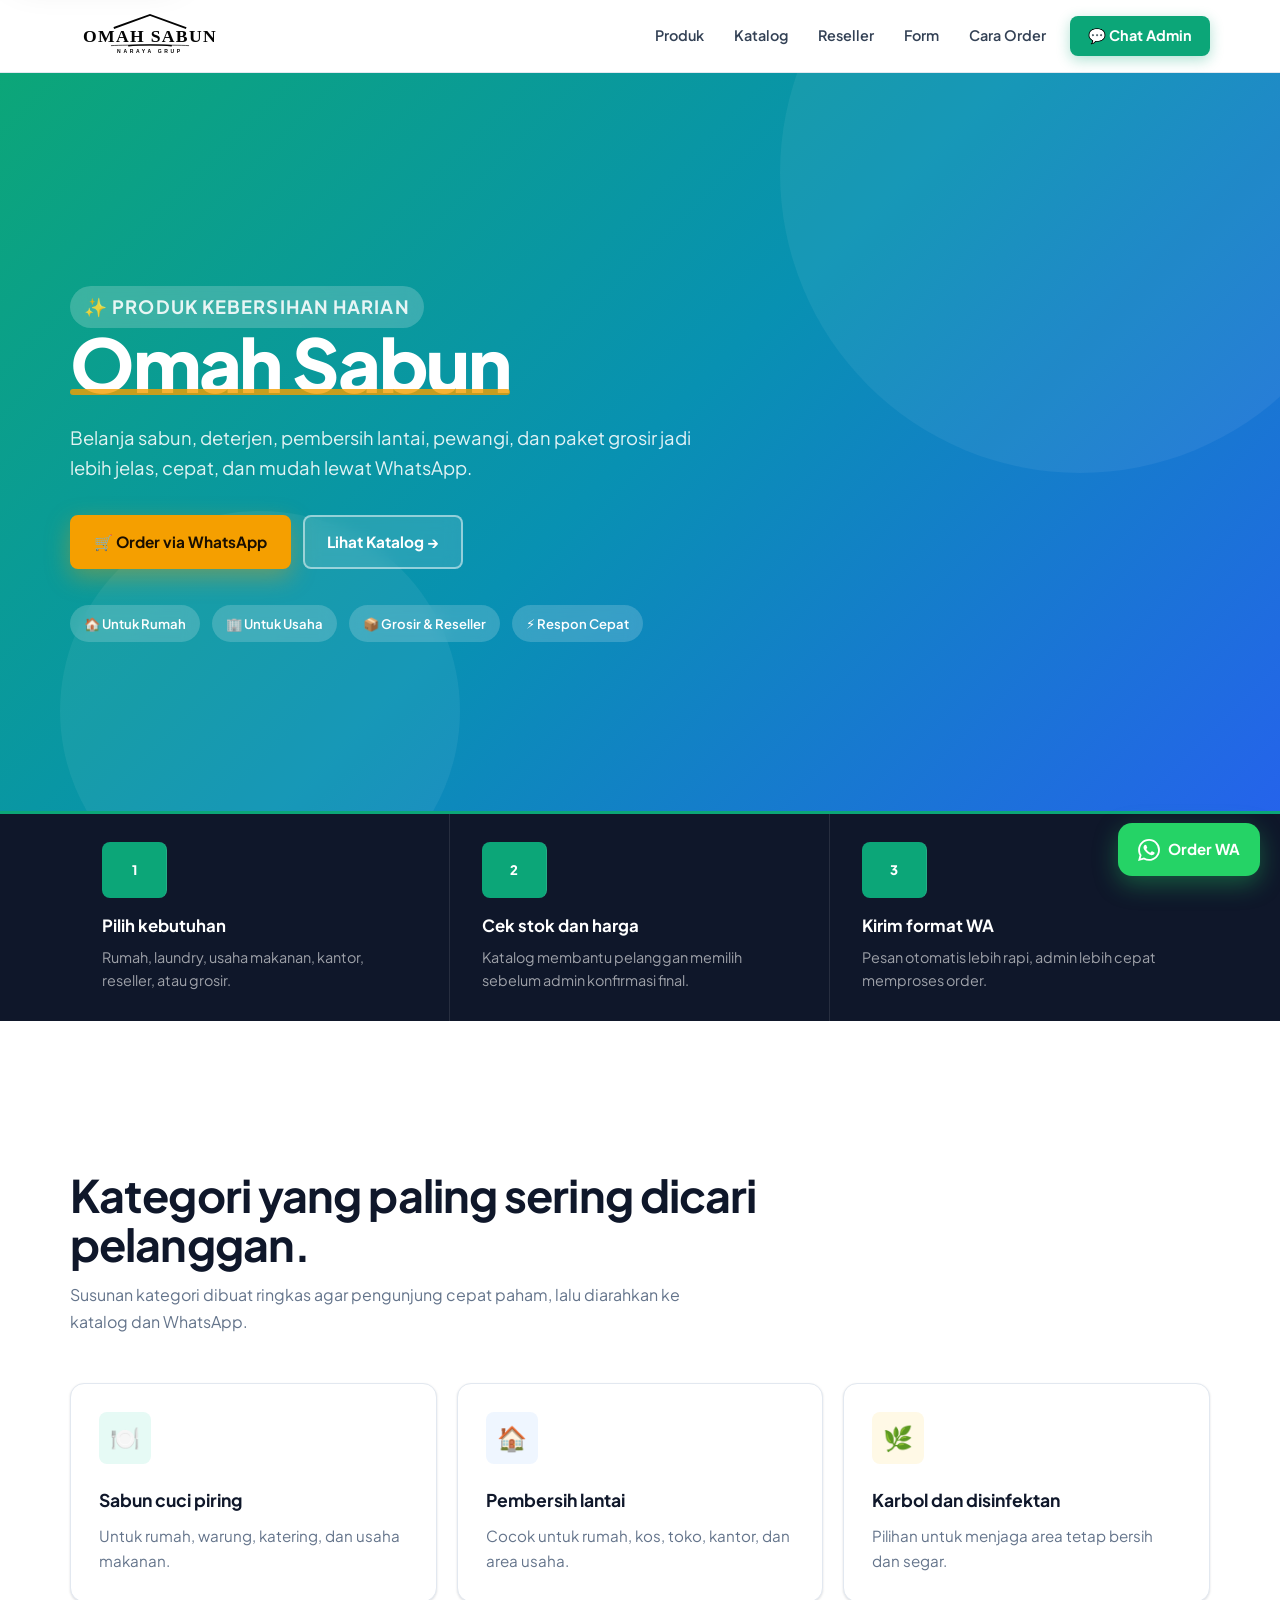
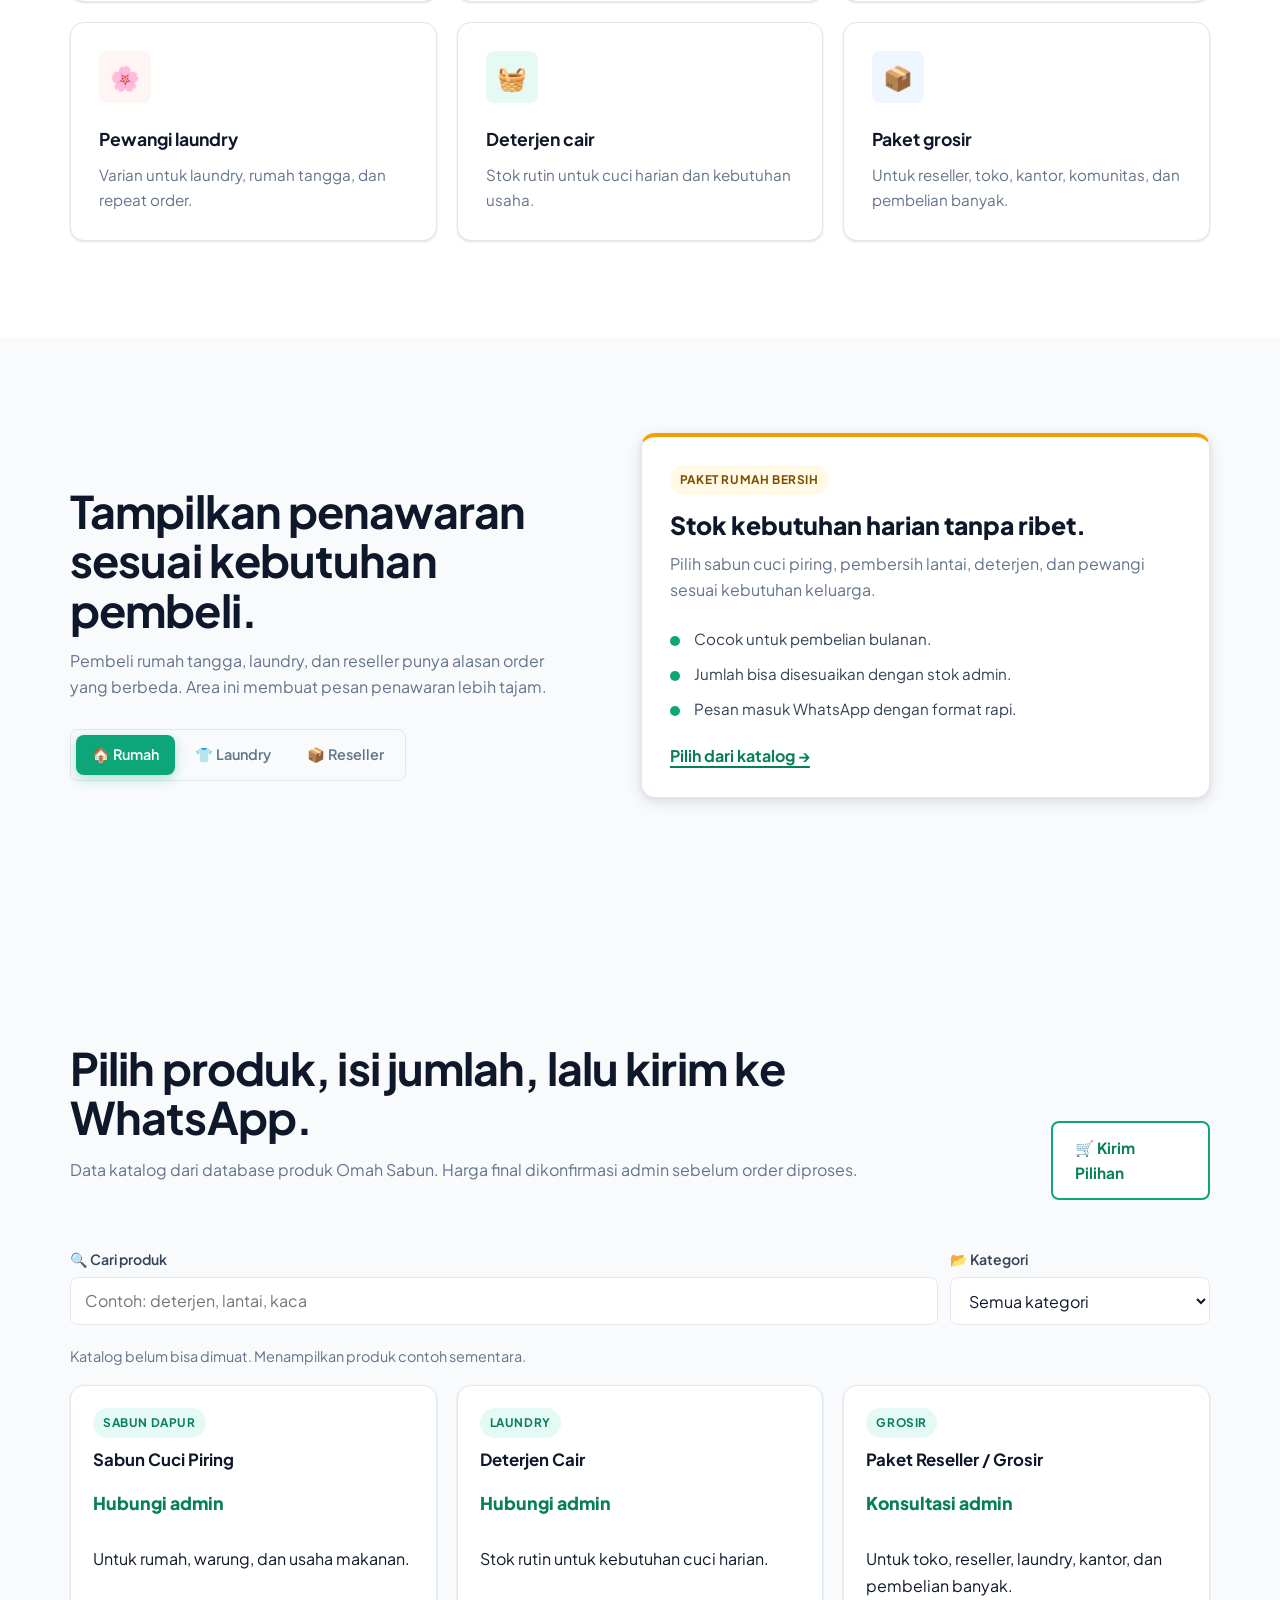
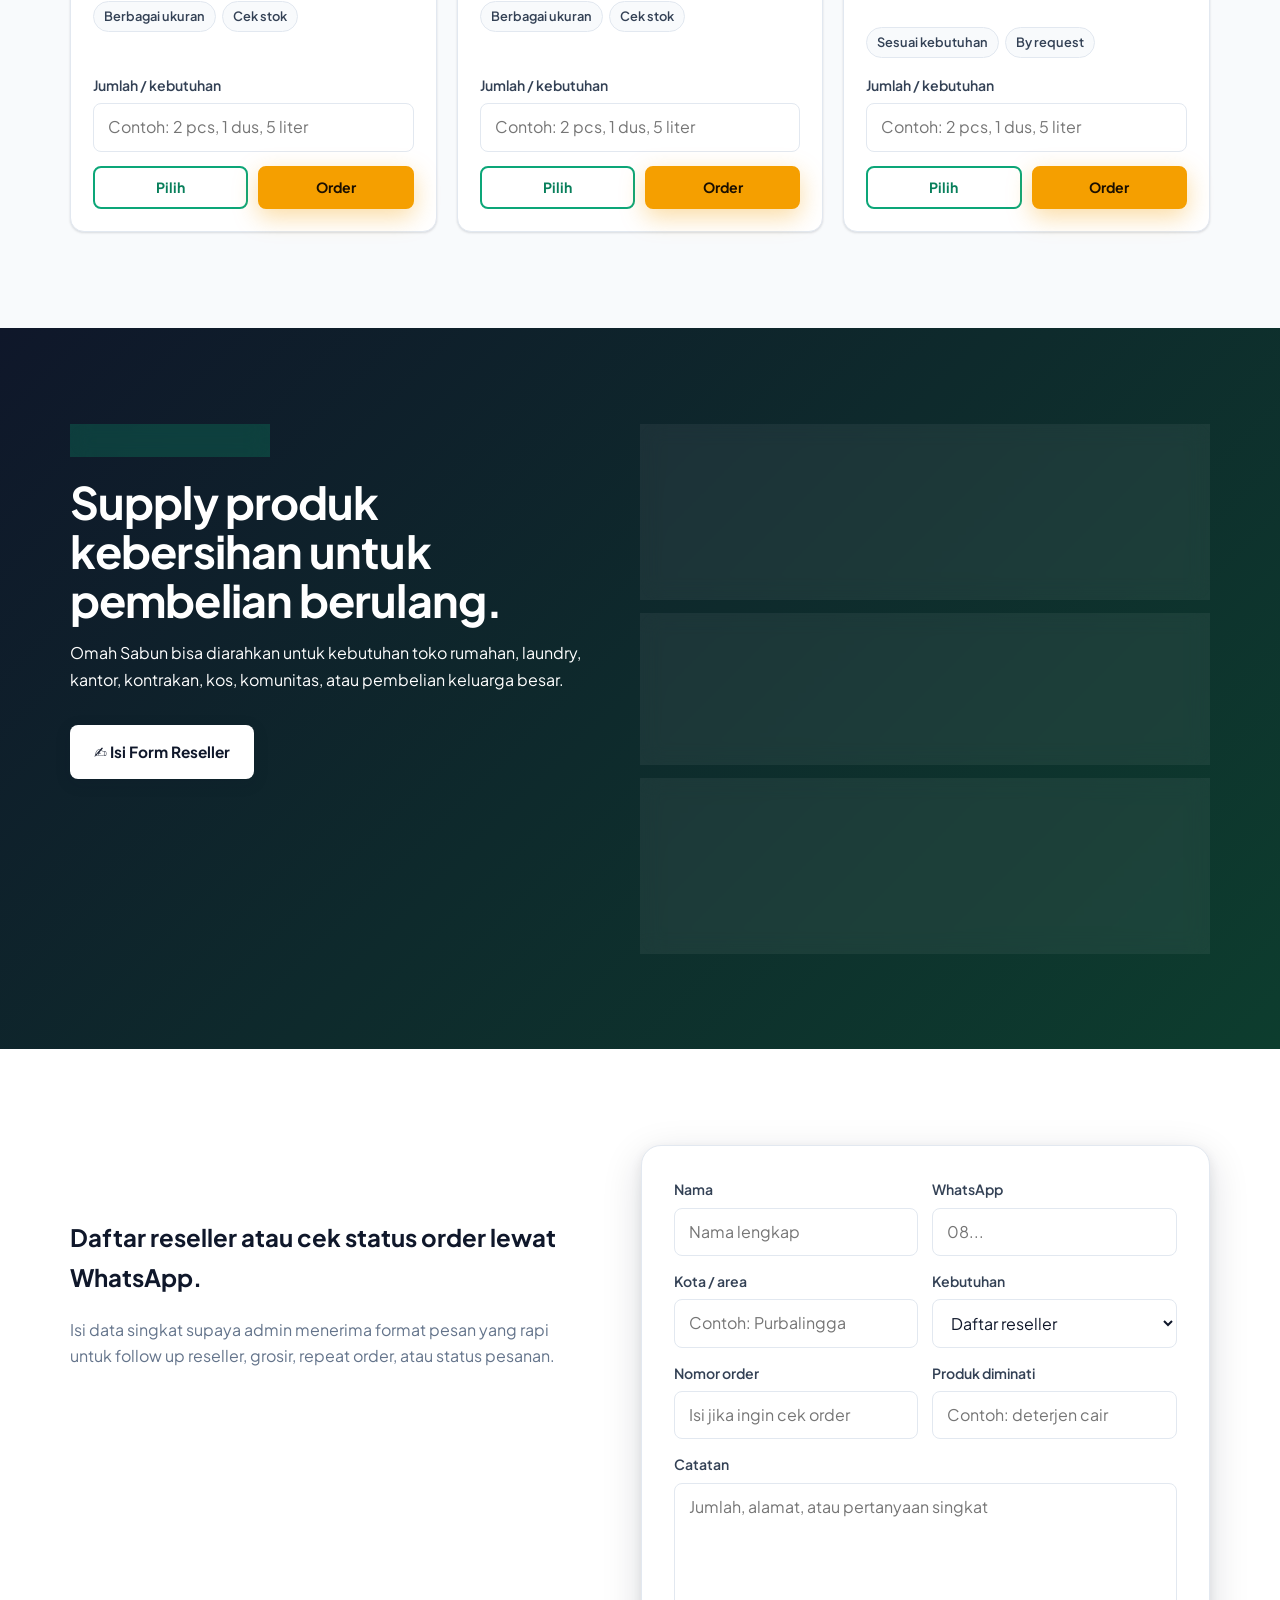
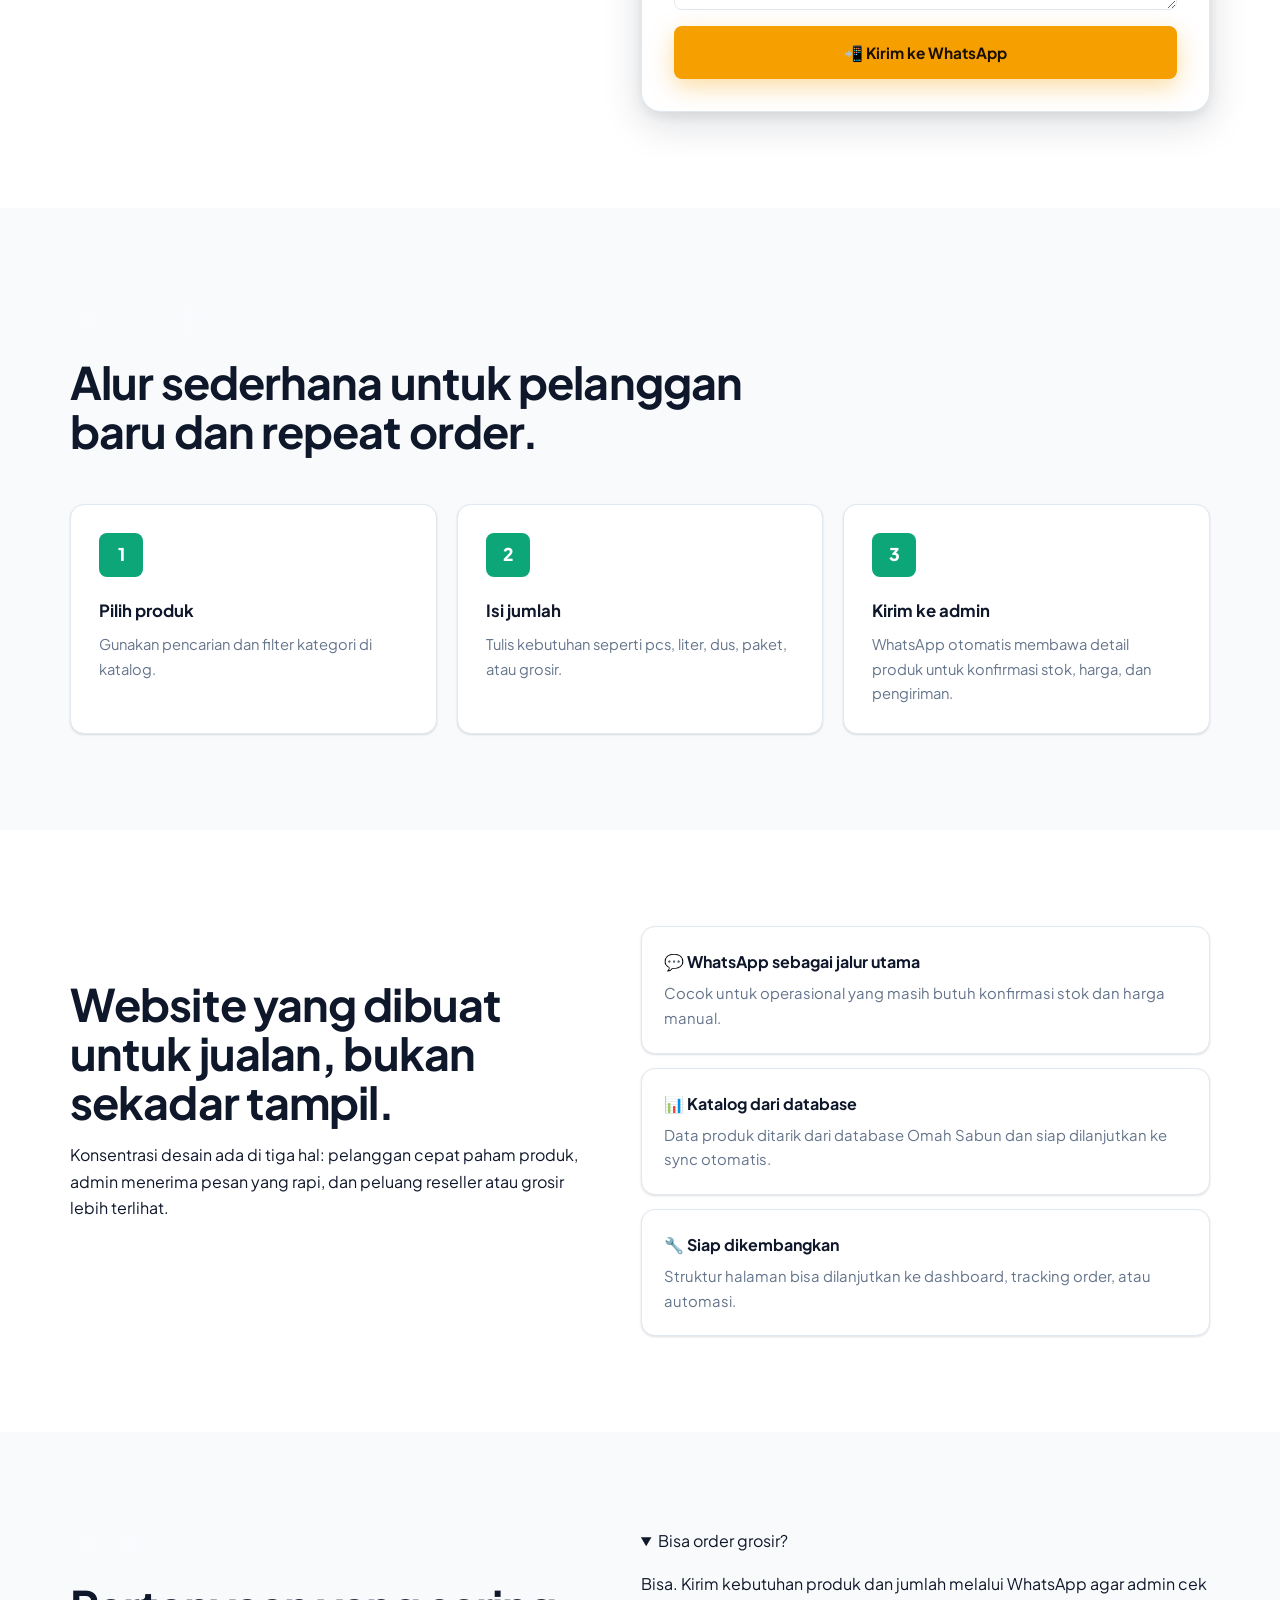
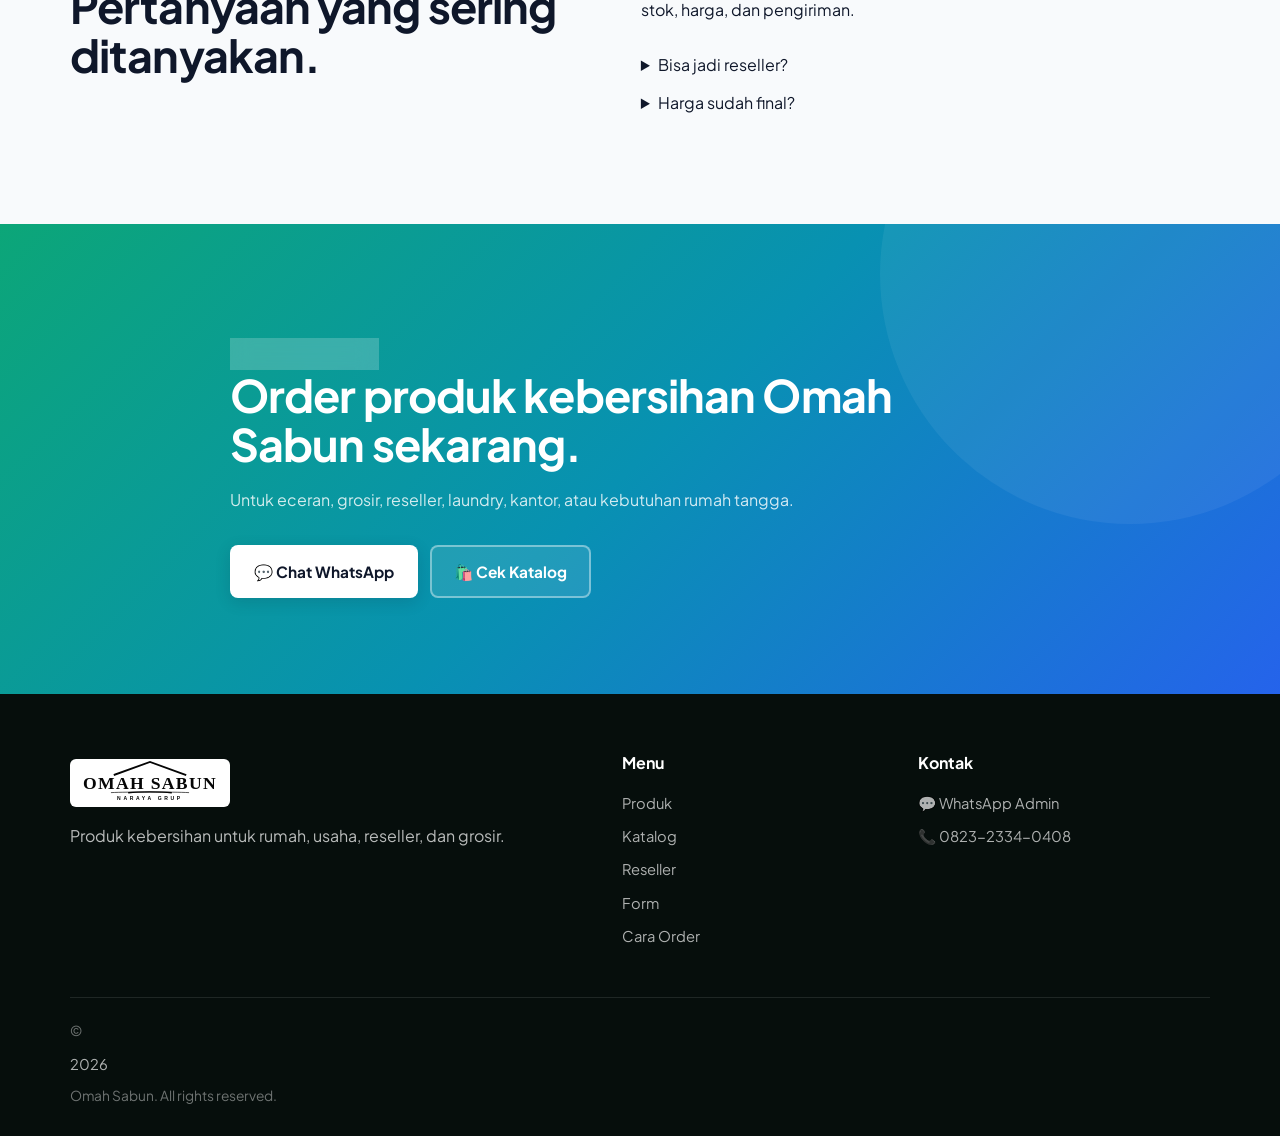
==== commit 5008306a: "Redesign: tampilan modern, warna cerah, profesional" ====
--- a/index.html
+++ b/index.html
@@ -1 +1,1181 @@
-<!doctype html><html lang='id'><head><meta charset='utf-8'><meta name='viewport' content='width=device-width,initial-scale=1'><title>Omah Sabun | Produk Kebersihan, Reseller & Grosir</title><meta name='description' content='Omah Sabun menyediakan sabun, deterjen, hand soap, pembersih lantai, reseller, grosir, dan order cepat via WhatsApp.'><meta name='theme-color' content='#0b4f43'><meta property='og:title' content='Omah Sabun'><meta property='og:description' content='Produk kebersihan harian untuk rumah, usaha, reseller, dan grosir.'><meta property='og:type' content='website'><link rel='icon' href='assets/logo-omah-sabun.svg' type='image/svg+xml'><link rel='preconnect' href='https://images.unsplash.com'><style>:root{--ink:#10231e;--muted:#5f6f68;--paper:#faf8f1;--surface:#fff;--soft:#eef4ed;--line:#d9ded6;--green:#0b6b58;--dark:#073d35;--amber:#d6a23b;--blue:#285579;--coral:#c96852;--shadow:0 18px 50px rgba(15,32,28,.12);--radius:8px;--font:Inter,ui-sans-serif,system-ui,-apple-system,BlinkMacSystemFont,'Segoe UI',Arial,sans-serif}*{box-sizing:border-box}html{scroll-behavior:smooth}body{margin:0;font-family:var(--font);color:var(--ink);background:var(--paper);font-size:16px;line-height:1.65;overflow-x:hidden}a{color:inherit}img{display:block;max-width:100%}button,input,select,textarea{font:inherit}.container{width:min(1120px,calc(100% - 40px));margin:auto}.skip{position:fixed;left:16px;top:-80px;z-index:999;background:#fff;padding:10px 14px;border-radius:var(--radius);box-shadow:var(--shadow)}.skip:focus{top:16px}.header{position:sticky;top:0;z-index:100;background:rgba(250,248,241,.94);backdrop-filter:blur(18px);border-bottom:1px solid rgba(16,35,30,.09)}.nav{min-height:76px;display:flex;align-items:center;justify-content:space-between;gap:24px}.brand{display:inline-flex;text-decoration:none}.brand img{width:178px;background:#fff;border-radius:4px}.menu{display:flex;align-items:center;gap:4px}.menu a{display:inline-flex;align-items:center;min-height:42px;padding:9px 13px;border-radius:var(--radius);color:#273b35;font-weight:760;text-decoration:none}.menu a:hover{background:#dcefe8;color:var(--dark)}.menu .cta{margin-left:6px;background:var(--green);color:#fff;padding-inline:18px}.menu .cta:hover{background:var(--dark);color:#fff}.toggle{display:none;width:44px;height:44px;border:1px solid var(--line);border-radius:var(--radius);background:#fff;cursor:pointer;align-items:center;justify-content:center;flex-direction:column;gap:5px}.toggle span{width:20px;height:2px;border-radius:999px;background:var(--ink)}.hero{position:relative;min-height:78svh;display:flex;align-items:center;color:#fff;overflow:hidden;background:var(--dark)}.hero:before{content:'';position:absolute;inset:0;background-image:url('https://images.unsplash.com/photo-1716625300720-b34970a2d890?auto=format&fit=crop&fm=jpg&q=74&w=1800');background-size:cover;background-position:center right;transform:scale(1.02)}.hero:after{content:'';position:absolute;inset:0;background:linear-gradient(90deg,rgba(5,25,21,.94),rgba(5,25,21,.78) 44%,rgba(5,25,21,.3)),linear-gradient(180deg,rgba(5,25,21,.18),rgba(5,25,21,.78))}.hero-inner{position:relative;z-index:1;padding:112px 0 82px}.eyebrow{display:inline-flex;align-items:center;margin:0 0 18px;padding:7px 10px;border-radius:var(--radius);background:#dcefe8;color:var(--dark);font-size:.78rem;line-height:1.2;font-weight:850;text-transform:uppercase;letter-spacing:0}.hero .eyebrow,.light{background:rgba(255,255,255,.16);color:#fff}h1,h2,h3,p{overflow-wrap:anywhere}.hero h1{margin:0;max-width:720px;font-size:5rem;line-height:.98;letter-spacing:0}.hero p{max-width:660px;margin:22px 0 0;color:rgba(255,255,255,.86);font-size:1.18rem}.actions{display:flex;align-items:center;gap:12px;flex-wrap:wrap;margin-top:30px}.btn{display:inline-flex;align-items:center;justify-content:center;min-height:48px;border:1px solid transparent;border-radius:var(--radius);padding:12px 18px;font-weight:850;text-decoration:none;cursor:pointer;transition:.18s ease}.btn:hover{transform:translateY(-2px)}.primary{background:var(--amber);color:#1d1608;box-shadow:0 16px 34px rgba(214,162,59,.24)}.ghost,.dark-outline{color:#fff;border-color:rgba(255,255,255,.42);background:rgba(255,255,255,.08)}.outline{color:var(--dark);border-color:var(--green);background:#fff}.light-btn{background:#fff;color:var(--dark)}.metrics{display:flex;flex-wrap:wrap;gap:28px;margin:42px 0 0;padding:22px 0 0;border-top:1px solid rgba(255,255,255,.26)}.metrics div{min-width:150px}.metrics strong{display:block;color:#fff;font-size:1.1rem}.metrics span{display:block;margin-top:4px;color:rgba(255,255,255,.72)}.quick{background:var(--dark);color:#fff;border-top:1px solid rgba(255,255,255,.12)}.quick-grid{display:grid;grid-template-columns:repeat(3,1fr)}.quick-grid div{padding:26px 28px;border-left:1px solid rgba(255,255,255,.12)}.quick-grid div:last-child{border-right:1px solid rgba(255,255,255,.12)}.quick span{display:block;color:var(--amber);font-size:.82rem;font-weight:900;margin-bottom:10px}.quick strong{display:block;font-size:1.08rem}.quick p{margin:6px 0 0;color:rgba(255,255,255,.72)}.section{padding:86px 0}.muted{background:var(--soft)}.heading{max-width:760px;margin-bottom:36px}.heading h2,.split h2,.lead h2,.final h2{margin:0;color:var(--ink);font-size:3rem;line-height:1.08;letter-spacing:0}.heading p,.copy,.about p{color:var(--muted)}.heading>p:last-child,.copy{max-width:660px;margin:14px 0 0}.grid,.catalog{display:grid;grid-template-columns:repeat(3,1fr);gap:16px}.card,.product,.proof article,.steps li,.info div,.faq details,.panel,.lead-card{border:1px solid var(--line);border-radius:var(--radius);background:#fff;box-shadow:0 14px 38px rgba(16,35,30,.06)}.card{min-height:190px;padding:24px}.mark{display:block;width:44px;height:8px;border-radius:999px;margin-bottom:28px}.green{background:var(--green)}.blue{background:var(--blue)}.amber{background:var(--amber)}.coral{background:var(--coral)}.card h3,.product h3,.proof strong,.steps h3,.info strong{margin:0 0 8px;color:var(--ink);font-size:1.18rem;line-height:1.25;letter-spacing:0}.card p,.product p,.proof p,.steps p,.info p,.faq p{margin:0;color:var(--muted)}.split,.lead-layout{display:grid;grid-template-columns:.95fr 1.05fr;gap:48px;align-items:start}.tabs{display:inline-flex;gap:4px;margin-top:26px;padding:4px;border:1px solid var(--line);border-radius:var(--radius);background:#fff}.tabs button{min-height:42px;border:0;border-radius:6px;padding:9px 15px;color:var(--muted);background:transparent;font-weight:850;cursor:pointer}.tabs button.active{background:var(--dark);color:#fff}.panel{padding:30px;border-top:6px solid var(--amber)}.label,.cat{display:inline-flex;width:max-content;max-width:100%;padding:6px 9px;border-radius:6px;background:#f4e8c8;color:#6f5010;font-size:.76rem;font-weight:900;line-height:1.25;text-transform:uppercase;letter-spacing:0}.panel h3{margin:16px 0 10px;font-size:1.75rem;line-height:1.18}.panel p{margin:0;color:var(--muted)}.panel ul{display:grid;gap:10px;margin:22px 0 0;padding:0;list-style:none}.panel li{position:relative;padding-left:22px;color:#2c443d}.panel li:before{content:'';position:absolute;left:0;top:.72em;width:8px;height:8px;border-radius:50%;background:var(--green)}.text-link{display:inline-flex;margin-top:24px;color:var(--dark);font-weight:900;text-decoration-thickness:2px;text-underline-offset:4px}.catalog-section,.about,.lead{background:#fff}.catalog-head{max-width:none;display:flex;align-items:end;justify-content:space-between;gap:28px}.tools{display:grid;grid-template-columns:1fr 280px;gap:14px;margin-bottom:18px}.field{display:grid;gap:7px}.field span,.qty label{color:#263d36;font-size:.9rem;font-weight:850}.field input,.field select,.field textarea,.qty input{width:100%;min-height:50px;border:1px solid var(--line);border-radius:var(--radius);background:#fff;color:var(--ink);padding:12px 14px;outline:none}.field textarea{resize:vertical}.field input:focus,.field select:focus,.field textarea:focus,.qty input:focus{border-color:var(--green);box-shadow:0 0 0 4px rgba(11,107,88,.13)}.status{margin:0 0 18px;color:var(--muted)}.product{display:flex;flex-direction:column;min-height:100%;padding:22px}.product-top{display:grid;gap:14px;margin-bottom:14px}.cat{background:#dcefe8;color:var(--dark)}.product h3{margin-top:12px}.price{color:var(--dark);font-size:1.18rem;font-weight:950}.meta{display:flex;flex-wrap:wrap;gap:8px;margin:16px 0 18px}.meta span{display:inline-flex;padding:6px 9px;border-radius:999px;background:var(--soft);color:#435850;font-size:.84rem;font-weight:760}.qty{display:grid;gap:7px;margin-top:auto}.product-actions{display:grid;grid-template-columns:1fr 1fr;gap:10px;margin-top:14px}.small{min-height:42px;padding:9px 12px;font-size:.92rem}.empty{grid-column:1/-1;padding:30px;border:1px dashed var(--line);border-radius:var(--radius);background:var(--paper);color:var(--muted);text-align:center}.reseller,.final{background:var(--dark);color:#fff}.reseller h2,.reseller p,.final h2,.final p{color:#fff}.proof{display:grid;gap:14px}.proof article{background:rgba(255,255,255,.08);border-color:rgba(255,255,255,.16);box-shadow:none;padding:22px}.proof strong{color:#fff}.proof p{color:rgba(255,255,255,.72)}.lead-card{display:grid;gap:18px;padding:24px;background:var(--paper)}.lead-grid{display:grid;grid-template-columns:repeat(2,1fr);gap:14px}.field-wide{grid-column:1/-1}.steps{display:grid;grid-template-columns:repeat(3,1fr);gap:16px;margin:0;padding:0;list-style:none}.steps li{padding:24px}.steps span{display:grid;place-items:center;width:42px;height:42px;margin-bottom:20px;border-radius:var(--radius);background:#dcefe8;color:var(--dark);font-weight:950}.info{display:grid;gap:14px}.info div{padding:22px}.faq{background:var(--soft)}.faq-list{display:grid;gap:10px}.faq details{padding:18px 20px}.faq summary{cursor:pointer;color:var(--ink);font-weight:900}.faq p{margin-top:10px}.final{padding:86px 0}.final-inner{max-width:850px}.final h2{max-width:760px}.final p{max-width:640px;margin:16px 0 0;color:rgba(255,255,255,.76)}.footer{padding:48px 0 24px;background:#071c18;color:rgba(255,255,255,.74)}.footer-grid{display:grid;grid-template-columns:1.3fr .7fr .8fr;gap:36px}.footer img{width:174px;background:#fff;border-radius:4px}.footer p{max-width:360px}.footer strong{display:block;margin-bottom:10px;color:#fff}.footer a,.footer span{display:block;margin:8px 0;color:rgba(255,255,255,.74);text-decoration:none}.copyr{margin-top:34px;padding-top:20px;border-top:1px solid rgba(255,255,255,.12);font-size:.9rem}.float,.cart{position:fixed;z-index:120;display:inline-flex;align-items:center;justify-content:center;min-height:48px;border-radius:var(--radius);text-decoration:none;font-weight:950;box-shadow:var(--shadow)}.float{right:20px;bottom:20px;padding:12px 16px;background:#17b66b;color:#fff}.cart{left:20px;bottom:20px;display:none;gap:10px;padding:10px 14px;background:var(--ink);color:#fff}.cart.show{display:inline-flex}.cart span{display:grid;place-items:center;min-width:26px;height:26px;border-radius:50%;background:var(--amber);color:#161006;font-size:.82rem}@media(max-width:980px){.toggle{display:flex}.menu{position:fixed;left:20px;right:20px;top:86px;display:none;flex-direction:column;align-items:stretch;padding:12px;border:1px solid var(--line);border-radius:var(--radius);background:#fff;box-shadow:var(--shadow)}.menu.open{display:flex}.menu .cta{margin-left:0}.hero{min-height:auto}.hero-inner{padding:94px 0 74px}.hero h1{font-size:3.8rem}.hero:after{background:linear-gradient(90deg,rgba(5,25,21,.96),rgba(5,25,21,.78) 58%,rgba(5,25,21,.45)),linear-gradient(180deg,rgba(5,25,21,.2),rgba(5,25,21,.82))}.quick-grid,.grid,.catalog,.steps{grid-template-columns:repeat(2,1fr)}.quick-grid div:nth-child(3){grid-column:1/-1}.split,.lead-layout{grid-template-columns:1fr;gap:30px}.heading h2,.split h2,.lead h2,.final h2{font-size:2.45rem}.catalog-head{align-items:start;flex-direction:column}.tools{grid-template-columns:1fr}}@media(max-width:640px){.container{width:min(100% - 28px,1120px)}.nav{min-height:68px}.brand img{width:148px}.menu{left:14px;right:14px;top:78px}.hero:before{background-position:64% center}.hero:after{background:linear-gradient(180deg,rgba(5,25,21,.9),rgba(5,25,21,.88))}.hero-inner{padding:82px 0 58px}.hero h1{font-size:2.75rem}.hero p{font-size:1.02rem}.actions,.tabs{width:100%;align-items:stretch;flex-direction:column}.btn,.tabs button{width:100%}.metrics{gap:18px}.metrics div{min-width:100%}.quick-grid,.grid,.catalog,.lead-grid,.steps,.footer-grid{grid-template-columns:1fr}.quick-grid div,.quick-grid div:last-child{padding:22px 0;border-left:0;border-right:0;border-bottom:1px solid rgba(255,255,255,.12)}.section,.final{padding:64px 0}.heading h2,.split h2,.lead h2,.final h2{font-size:2rem}.panel,.card,.product,.lead-card,.proof article,.steps li,.info div,.faq details{padding:20px}.product-actions{grid-template-columns:1fr}.cart{left:14px;bottom:74px}.float{right:14px;bottom:14px}}</style></head><body><a class='skip' href='#katalog'>Lewati ke katalog</a><header class='header' id='top'><div class='container nav'><a class='brand' href='#top' aria-label='Omah Sabun beranda'><img src='assets/logo-omah-sabun.svg' alt='Logo Omah Sabun'></a><button class='toggle' type='button' aria-label='Buka menu' aria-expanded='false' data-toggle><span></span><span></span><span></span></button><nav class='menu' data-menu><a href='#produk'>Produk</a><a href='#katalog'>Katalog</a><a href='#reseller'>Reseller</a><a href='#form'>Form</a><a href='#cara-order'>Cara Order</a><a class='cta' href='#' data-wa>Chat Admin</a></nav></div></header><main><section class='hero'><div class='container hero-inner'><p class='eyebrow'>Produk kebersihan harian</p><h1>Omah Sabun</h1><p>Belanja sabun, deterjen, pembersih lantai, pewangi, dan paket grosir jadi lebih jelas, cepat, dan mudah lewat WhatsApp.</p><div class='actions'><a class='btn primary' href='#' data-wa>Order via WhatsApp</a><a class='btn ghost' href='#katalog'>Lihat Katalog</a></div><div class='metrics' aria-label='Ringkasan layanan'><div><strong>Rumah</strong><span>Kebutuhan harian</span></div><div><strong>Usaha</strong><span>Laundry, toko, kantor</span></div><div><strong>Grosir</strong><span>Reseller dan stok rutin</span></div></div></div></section><section class='quick'><div class='container quick-grid'><div><span>01</span><strong>Pilih kebutuhan</strong><p>Rumah, laundry, usaha makanan, kantor, reseller, atau grosir.</p></div><div><span>02</span><strong>Cek stok dan harga</strong><p>Katalog membantu pelanggan memilih sebelum admin konfirmasi final.</p></div><div><span>03</span><strong>Kirim format WA</strong><p>Pesan otomatis lebih rapi, admin lebih cepat memproses order.</p></div></div></section><section class='section muted' id='produk'><div class='container'><div class='heading'><p class='eyebrow'>Produk utama</p><h2>Kategori yang paling sering dicari pelanggan.</h2><p>Susunan kategori dibuat ringkas agar pengunjung cepat paham, lalu diarahkan ke katalog dan WhatsApp.</p></div><div class='grid'><article class='card'><span class='mark green'></span><h3>Sabun cuci piring</h3><p>Untuk rumah, warung, katering, dan usaha makanan.</p></article><article class='card'><span class='mark blue'></span><h3>Pembersih lantai</h3><p>Cocok untuk rumah, kos, toko, kantor, dan area usaha.</p></article><article class='card'><span class='mark amber'></span><h3>Karbol dan disinfektan</h3><p>Pilihan untuk menjaga area tetap bersih dan segar.</p></article><article class='card'><span class='mark coral'></span><h3>Pewangi laundry</h3><p>Varian untuk laundry, rumah tangga, dan repeat order.</p></article><article class='card'><span class='mark green'></span><h3>Deterjen cair</h3><p>Stok rutin untuk cuci harian dan kebutuhan usaha.</p></article><article class='card'><span class='mark blue'></span><h3>Paket grosir</h3><p>Untuk reseller, toko, kantor, komunitas, dan pembelian banyak.</p></article></div></div></section><section class='section'><div class='container split'><div><p class='eyebrow'>Bantu pelanggan memilih</p><h2>Tampilkan penawaran sesuai kebutuhan pembeli.</h2><p class='copy'>Pembeli rumah tangga, laundry, dan reseller punya alasan order yang berbeda. Area ini membuat pesan penawaran lebih tajam.</p><div class='tabs' role='tablist'><button class='active' type='button' data-audience='rumah'>Rumah</button><button type='button' data-audience='laundry'>Laundry</button><button type='button' data-audience='reseller'>Reseller</button></div></div><div class='panel' data-panel></div></div></section><section class='section catalog-section' id='katalog'><div class='container'><div class='heading catalog-head'><div><p class='eyebrow'>Katalog produk</p><h2>Pilih produk, isi jumlah, lalu kirim ke WhatsApp.</h2><p>Data katalog memakai database produk Omah Sabun dari Google Sheet. Harga final tetap dikonfirmasi admin sebelum order diproses.</p></div><a class='btn outline' href='#' data-cart>Kirim Pilihan</a></div><div class='tools'><label class='field'><span>Cari produk</span><input type='search' id='q' placeholder='Contoh: deterjen, lantai, kaca' autocomplete='off'></label><label class='field'><span>Kategori</span><select id='cat'><option value='all'>Semua kategori</option></select></label></div><p class='status' id='status'>Memuat katalog...</p><div class='catalog' id='catalog' aria-live='polite'></div></div></section><section class='section reseller' id='reseller'><div class='container split'><div><p class='eyebrow light'>Reseller dan grosir</p><h2>Supply produk kebersihan untuk pembelian berulang.</h2><p>Omah Sabun bisa diarahkan untuk kebutuhan toko rumahan, laundry, kantor, kontrakan, kos, komunitas, atau pembelian keluarga besar.</p><div class='actions'><a class='btn light-btn' href='#form'>Isi Form Reseller</a></div></div><div class='proof'><article><strong>Harga dikonsultasikan</strong><p>Admin bisa cek kebutuhan, jumlah, area, dan ketersediaan stok sebelum memberi harga final.</p></article><article><strong>Produk variatif</strong><p>Sabun, pembersih, pewangi, deterjen, karbol, dan paket sesuai permintaan.</p></article><article><strong>Order lebih rapi</strong><p>Format WhatsApp membantu admin membaca kebutuhan pelanggan dengan cepat.</p></article></div></div></section><section class='section lead' id='form'><div class='container lead-layout'><div><p class='eyebrow'>Form cepat</p><h2>Daftar reseller atau cek status order lewat WhatsApp.</h2><p class='copy'>Isi data singkat supaya admin menerima format pesan yang rapi untuk follow up reseller, grosir, repeat order, atau status pesanan.</p></div><form class='lead-card' data-lead><div class='lead-grid'><label class='field'><span>Nama</span><input name='name' type='text' placeholder='Nama lengkap' autocomplete='name' required></label><label class='field'><span>WhatsApp</span><input name='phone' type='tel' placeholder='08...' autocomplete='tel' required></label><label class='field'><span>Kota / area</span><input name='city' type='text' placeholder='Contoh: Kendari'></label><label class='field'><span>Kebutuhan</span><select name='need' required><option>Daftar reseller</option><option>Tanya grosir</option><option>Cek status order</option><option>Repeat order</option></select></label><label class='field'><span>Nomor order</span><input name='orderId' type='text' placeholder='Isi jika ingin cek order'></label><label class='field'><span>Produk diminati</span><input name='product' type='text' placeholder='Contoh: deterjen cair'></label><label class='field field-wide'><span>Catatan</span><textarea name='note' rows='4' placeholder='Jumlah, alamat, atau pertanyaan singkat'></textarea></label></div><button class='btn primary' type='submit'>Kirim ke WhatsApp</button></form></div></section><section class='section' id='cara-order'><div class='container'><div class='heading'><p class='eyebrow'>Cara order</p><h2>Alur sederhana untuk pelanggan baru dan repeat order.</h2></div><ol class='steps'><li><span>1</span><h3>Pilih produk</h3><p>Gunakan pencarian dan filter kategori di katalog.</p></li><li><span>2</span><h3>Isi jumlah</h3><p>Tulis kebutuhan seperti pcs, liter, dus, paket, atau grosir.</p></li><li><span>3</span><h3>Kirim ke admin</h3><p>WhatsApp otomatis membawa detail produk untuk konfirmasi stok, harga, dan pengiriman.</p></li></ol></div></section><section class='section about' id='tentang'><div class='container split'><div><p class='eyebrow'>Tentang Omah Sabun</p><h2>Website yang dibuat untuk jualan, bukan sekadar tampil.</h2><p>Konsentrasi desain baru ini ada di tiga hal: pelanggan cepat paham produk, admin menerima pesan yang rapi, dan peluang reseller atau grosir lebih terlihat.</p></div><div class='info'><div><strong>WhatsApp sebagai jalur utama</strong><p>Cocok untuk operasional yang masih butuh konfirmasi stok dan harga manual.</p></div><div><strong>Katalog dari database</strong><p>Data produk sekarang ditarik dari database Omah Sabun dan siap dilanjutkan ke sync otomatis.</p></div><div><strong>Siap dikembangkan</strong><p>Struktur halaman bisa dilanjutkan ke dashboard, tracking order, atau automasi n8n.</p></div></div></div></section><section class='section faq'><div class='container split'><div class='heading'><p class='eyebrow'>FAQ</p><h2>Pertanyaan yang sering ditanyakan.</h2></div><div class='faq-list'><details open><summary>Bisa order grosir?</summary><p>Bisa. Kirim kebutuhan produk dan jumlah melalui WhatsApp agar admin cek stok, harga, dan pengiriman.</p></details><details><summary>Bisa jadi reseller?</summary><p>Bisa. Isi form reseller agar admin menerima data awal dengan rapi.</p></details><details><summary>Harga sudah final?</summary><p>Harga dapat berubah mengikuti stok, ukuran, area pengiriman, dan jumlah pembelian.</p></details></div></div></section><section class='final' id='kontak'><div class='container final-inner'><p class='eyebrow light'>Siap dibantu?</p><h2>Order produk kebersihan Omah Sabun sekarang.</h2><p>Untuk eceran, grosir, reseller, laundry, kantor, atau kebutuhan rumah tangga.</p><div class='actions'><a class='btn light-btn' href='#' data-wa>Chat WhatsApp</a><a class='btn dark-outline' href='#katalog'>Cek Katalog</a></div></div></section></main><footer class='footer'><div class='container footer-grid'><div><a class='brand' href='#top'><img src='assets/logo-omah-sabun.svg' alt='Logo Omah Sabun'></a><p>Produk kebersihan untuk rumah, usaha, reseller, dan grosir.</p></div><nav><strong>Menu</strong><a href='#produk'>Produk</a><a href='#katalog'>Katalog</a><a href='#reseller'>Reseller</a><a href='#form'>Form</a><a href='#cara-order'>Cara Order</a></nav><div><strong>Kontak</strong><a href='#' data-wa>WhatsApp Admin</a><span>0823-2334-0408</span></div></div><div class='container copyr'>&copy; <span id='year'></span> Omah Sabun. All rights reserved.</div></footer><a class='float' href='#' data-wa aria-label='Chat WhatsApp Omah Sabun'>Order WA</a><script>const CFG={wa:'6282323340408',catalog:'https://script.google.com/macros/s/AKfycbyMnORJAO92QQ-z5mhmT0nEVyi40W_NWjJ87E5VehhpwAbvJfptN6YMVTCOuD-1oOTY/exec?cmd=get_produk&secret=omahsabun_naraya_2024',name:'Omah Sabun',analytics:{googleTagId:'',metaPixelId:''}};const fallback=[{id:'x1',name:'Sabun Cuci Piring',category:'Sabun Dapur',price:'Hubungi admin',size:'Berbagai ukuran',stock:'Cek stok',description:'Untuk rumah, warung, dan usaha makanan.'},{id:'x2',name:'Deterjen Cair',category:'Laundry',price:'Hubungi admin',size:'Berbagai ukuran',stock:'Cek stok',description:'Stok rutin untuk kebutuhan cuci harian.'},{id:'x3',name:'Paket Reseller / Grosir',category:'Grosir',price:'Konsultasi admin',size:'Sesuai kebutuhan',stock:'By request',description:'Untuk toko, reseller, laundry, kantor, dan pembelian banyak.'}];const audience={rumah:{l:'Paket Rumah Bersih',t:'Stok kebutuhan harian tanpa ribet.',b:'Pilih sabun cuci piring, pembersih lantai, deterjen, dan pewangi sesuai kebutuhan keluarga.',p:['Cocok untuk pembelian bulanan.','Jumlah bisa disesuaikan dengan stok admin.','Pesan masuk WhatsApp dengan format rapi.']},laundry:{l:'Kebutuhan Laundry',t:'Pewangi dan deterjen untuk order berulang.',b:'Bantu usaha laundry menanyakan varian, ukuran, dan stok produk yang paling sering dipakai.',p:['Cocok untuk laundry rumahan dan komersial.','Bisa tanya ukuran, varian, dan jumlah rutin.','Admin bisa cek ketersediaan sebelum proses order.']},reseller:{l:'Paket Reseller',t:'Supply produk untuk dijual kembali.',b:'Arahkan calon reseller untuk menyebut area, modal stok, dan kategori produk yang ingin dijual.',p:['Cocok untuk toko rumahan dan warung.','Harga dikonsultasikan sesuai jumlah.','Format pesan membantu admin follow up lebih cepat.']}};let products=[],selected=[];const $=s=>document.querySelector(s),$$=s=>document.querySelectorAll(s),clean=v=>String(v||'').trim(),esc=v=>String(v||'').replace(/&/g,'&amp;').replace(/</g,'&lt;').replace(/>/g,'&gt;').replace(/\x22/g,'&quot;');function track(n,p={}){if(window.gtag)window.gtag('event',n,p);if(window.fbq)window.fbq('trackCustom',n,p)}function analytics(){const a=CFG.analytics;if(a.googleTagId){const s=document.createElement('script');s.async=true;s.src='https://www.googletagmanager.com/gtag/js?id='+encodeURIComponent(a.googleTagId);document.head.appendChild(s);window.dataLayer=window.dataLayer||[];window.gtag=function(){window.dataLayer.push(arguments)};window.gtag('js',new Date);window.gtag('config',a.googleTagId)}if(a.metaPixelId){window.fbq=function(){window.fbq.queue.push(arguments)};window.fbq.queue=[];window.fbq('init',a.metaPixelId);window.fbq('track','PageView');const s=document.createElement('script');s.async=true;s.src='https://connect.facebook.net/en_US/fbevents.js';document.head.appendChild(s)}}function wa(msg){return`https://wa.me/${CFG.wa}?text=${encodeURIComponent(msg)}`}function msg(){return`Halo admin ${CFG.name}, saya mau tanya produk kebersihan.\n\nNama:\nAlamat/Kota:\nKebutuhan: Rumah / Reseller / Grosir / Laundry / Usaha\nProduk yang dicari:\nJumlah kebutuhan:\n\nTerima kasih.`}function productMsg(p,qty){return`Halo admin ${CFG.name}, saya mau tanya/order produk berikut.\n\nNama:\nAlamat/Kota:\nKebutuhan: Rumah / Reseller / Grosir / Laundry / Usaha\n\nProduk: ${p.name}\nKategori: ${p.category||'-'}\nUkuran: ${p.size||'-'}\nHarga: ${p.price||'Hubungi admin'}\nJumlah: ${qty||'Belum diisi'}\n\nMohon info stok, harga final, dan pengirimannya. Terima kasih.`}function cartMsg(){const rows=selected.map((x,i)=>`${i+1}. ${x.name}\n   Kategori: ${x.category||'-'}\n   Ukuran: ${x.size||'-'}\n   Harga: ${x.price||'Hubungi admin'}\n   Jumlah: ${x.qty||'Belum diisi'}`).join('\n');return`Halo admin ${CFG.name}, saya mau tanya/order beberapa produk.\n\nNama:\nAlamat/Kota:\nKebutuhan: Rumah / Reseller / Grosir / Laundry / Usaha\n\nDaftar produk:\n${rows||'-'}\n\nMohon info stok, harga final, dan pengirimannya. Terima kasih.`}function leadMsg(form){const d=new FormData(form),v=k=>clean(d.get(k))||'-';return`Halo admin ${CFG.name}, saya mengisi form website.\n\nNama: ${v('name')}\nWhatsApp: ${v('phone')}\nKota/Area: ${v('city')}\nKebutuhan: ${v('need')}\nNomor order: ${v('orderId')}\nProduk diminati: ${v('product')}\n\nCatatan:\n${v('note')}\n\nMohon dibantu follow up. Terima kasih.`}function card(p){return`<article class='product'><div class='product-top'><div><span class='cat'>${esc(p.category||'Produk')}</span><h3>${esc(p.name)}</h3></div><div class='price'>${esc(p.price||'Hubungi admin')}</div></div><p>${esc(p.description||'Hubungi admin untuk detail produk.')}</p><div class='meta'><span>${esc(p.size||'Ukuran fleksibel')}</span>${p.variant?`<span>${esc(p.variant)}</span>`:''}<span>${esc(p.stock||'Cek stok')}</span></div><div class='qty'><label for='qty-${esc(p.id)}'>Jumlah / kebutuhan</label><input id='qty-${esc(p.id)}' data-qty='${esc(p.id)}' type='text' placeholder='Contoh: 2 pcs, 1 dus, 5 liter'></div><div class='product-actions'><button class='btn outline small' type='button' data-select='${esc(p.id)}'>Pilih</button><a class='btn primary small' href='#' data-order='${esc(p.id)}'>Order</a></div></article>`}function render(){const q=clean($('#q').value).toLowerCase(),c=$('#cat').value;const list=products.filter(p=>(!q||`${p.name} ${p.category} ${p.variant||''} ${p.description} ${p.size}`.toLowerCase().includes(q))&&(c==='all'||p.category===c));$('#catalog').innerHTML=list.length?list.map(card).join(''):`<div class='empty'>Produk tidak ditemukan. Coba kata kunci lain atau hubungi admin WhatsApp.</div>`}function cart(){let pill=$('.cart');if(!pill){pill=document.createElement('a');pill.className='cart';pill.setAttribute('data-cart','');pill.innerHTML='<span>0</span>Kirim Pilihan';document.body.appendChild(pill)}pill.querySelector('span').textContent=selected.length;pill.classList.toggle('show',selected.length>0);$$('[data-cart]').forEach(a=>{a.href=wa(selected.length?cartMsg():msg());a.target='_blank';a.rel='noopener'})}function renderAudience(k){const d=audience[k]||audience.rumah;$('[data-panel]').innerHTML=`<span class='label'>${esc(d.l)}</span><h3>${esc(d.t)}</h3><p>${esc(d.b)}</p><ul>${d.p.map(x=>`<li>${esc(x)}</li>`).join('')}</ul><a class='text-link' href='#katalog'>Pilih dari katalog</a>`;$$('[data-audience]').forEach(b=>b.classList.toggle('active',b.dataset.audience===k))}async function loadProducts(){try{const r=await fetch(CFG.catalog,{cache:'no-store'});if(!r.ok)throw Error('catalog');const data=await r.json();const raw=Array.isArray(data)?data:(data.data||data.produk||data.products||[]);products=raw.map((p,i)=>{const vol=Number(p.volume_ml)||1000;const h=p.harga_per_ml?'Rp '+(p.harga_per_ml*vol).toLocaleString('id-ID')+' / '+vol+' ML':(p.price||'Hubungi admin');return{id:String(p.id_produk||p.id||i),name:p.nama_produk||p.name||'',category:p.kategori||p.category||'Produk',variant:p.varian||p.variant||'',price:h,size:vol+' ML',stock:'Cek stok admin',description:p.deskripsi||p.description||'Hubungi admin untuk detail produk.'};}).filter(p=>p.name);if(!products.length)throw Error('empty');$('#status').textContent=`Menampilkan ${products.length} produk dari database Omah Sabun. Harga final dikonfirmasi admin.`}catch(e){products=fallback;$('#status').textContent='Katalog belum bisa dimuat. Menampilkan produk contoh sementara.'}const cats=[...new Set(products.map(p=>p.category).filter(Boolean))].sort();$('#cat').innerHTML='<option value=\'all\'>Semua kategori</option>'+cats.map(c=>`<option value='${esc(c)}'>${esc(c)}</option>`).join('')}function init(){analytics();$('#year').textContent=new Date().getFullYear();$$('[data-wa]').forEach(a=>{a.href=wa(msg());a.target='_blank';a.rel='noopener';a.addEventListener('click',()=>track('whatsapp_click',{source:clean(a.textContent)||'wa'}))});renderAudience('rumah');loadProducts().then(()=>{render();cart()});$('#q').addEventListener('input',render);$('#cat').addEventListener('change',render);const t=$('[data-toggle]'),m=$('[data-menu]');t.addEventListener('click',()=>{const open=m.classList.toggle('open');t.setAttribute('aria-expanded',String(open))});m.querySelectorAll('a').forEach(a=>a.addEventListener('click',()=>{m.classList.remove('open');t.setAttribute('aria-expanded','false')}));document.addEventListener('click',e=>{const aud=e.target.closest('[data-audience]');if(aud)renderAudience(aud.dataset.audience);const s=e.target.closest('[data-select]');if(s){const p=products.find(x=>x.id===s.dataset.select),qty=clean(document.querySelector(`[data-qty='${s.dataset.select}']`)?.value);if(!p)return;const old=selected.find(x=>x.id===p.id);old?old.qty=qty||old.qty:selected.push({...p,qty});track('product_select',{product_id:p.id,product_name:p.name});cart();s.textContent='Dipilih';setTimeout(()=>s.textContent='Pilih',1000)}const o=e.target.closest('[data-order]');if(o){const p=products.find(x=>x.id===o.dataset.order),qty=clean(document.querySelector(`[data-qty='${o.dataset.order}']`)?.value);if(!p)return;o.href=wa(productMsg(p,qty));o.target='_blank';o.rel='noopener';track('product_order_click',{product_id:p.id,product_name:p.name})}const c=e.target.closest('[data-cart]');if(c)track('cart_whatsapp_click',{items:selected.length})});$('[data-lead]').addEventListener('submit',e=>{e.preventDefault();const f=e.currentTarget,need=clean(new FormData(f).get('need'))||'Form website';track('lead_form_submit',{need});window.open(wa(leadMsg(f)),'_blank','noopener')});document.addEventListener('keydown',e=>{if(e.key==='Escape'){m.classList.remove('open');t.setAttribute('aria-expanded','false')}})}document.addEventListener('DOMContentLoaded',init);</script></body></html>+<!doctype html>
+<html lang="id">
+<head>
+<meta charset="utf-8">
+<meta name="viewport" content="width=device-width,initial-scale=1">
+<title>Omah Sabun | Produk Kebersihan, Reseller &amp; Grosir</title>
+<meta name="description" content="Omah Sabun menyediakan sabun, deterjen, hand soap, pembersih lantai, reseller, grosir, dan order cepat via WhatsApp.">
+<meta name="theme-color" content="#0CA678">
+<meta property="og:title" content="Omah Sabun">
+<meta property="og:description" content="Produk kebersihan harian untuk rumah, usaha, reseller, dan grosir.">
+<meta property="og:type" content="website">
+<link rel="icon" href="assets/logo-omah-sabun.svg" type="image/svg+xml">
+<link rel="preconnect" href="https://fonts.googleapis.com">
+<link rel="preconnect" href="https://fonts.gstatic.com" crossorigin>
+<link href="https://fonts.googleapis.com/css2?family=Plus+Jakarta+Sans:wght@400;500;600;700;800&display=swap" rel="stylesheet">
+<style>
+:root {
+  --primary: #0CA678;
+  --primary-dark: #087f5b;
+  --primary-light: #E6FAF5;
+  --secondary: #F59F00;
+  --secondary-light: #FFF9E6;
+  --accent: #3B82F6;
+  --accent-light: #EFF6FF;
+  --coral: #F03E3E;
+  --coral-light: #FFF5F5;
+  --ink: #0F172A;
+  --ink-soft: #334155;
+  --muted: #64748B;
+  --border: #E2E8F0;
+  --paper: #F8FAFC;
+  --surface: #FFFFFF;
+  --hero-grad: linear-gradient(135deg, #0CA678 0%, #0891B2 50%, #2563EB 100%);
+  --shadow-sm: 0 1px 3px rgba(15,23,42,.08), 0 1px 2px rgba(15,23,42,.06);
+  --shadow: 0 4px 16px rgba(15,23,42,.10), 0 2px 6px rgba(15,23,42,.06);
+  --shadow-lg: 0 12px 40px rgba(15,23,42,.14), 0 4px 12px rgba(15,23,42,.08);
+  --radius-sm: 8px;
+  --radius: 14px;
+  --radius-lg: 20px;
+  --font: 'Plus Jakarta Sans', Inter, ui-sans-serif, system-ui, -apple-system, sans-serif;
+}
+
+*, *::before, *::after { box-sizing: border-box }
+html { scroll-behavior: smooth }
+body {
+  margin: 0;
+  font-family: var(--font);
+  color: var(--ink);
+  background: var(--surface);
+  font-size: 16px;
+  line-height: 1.65;
+  overflow-x: hidden;
+}
+a { color: inherit; text-decoration: none }
+img { display: block; max-width: 100% }
+button, input, select, textarea { font: inherit }
+h1,h2,h3,p { overflow-wrap: anywhere }
+
+.container { width: min(1140px, calc(100% - 48px)); margin: auto }
+
+/* SKIP LINK */
+.skip {
+  position: fixed; left: 16px; top: -80px; z-index: 999;
+  background: #fff; padding: 10px 14px; border-radius: var(--radius-sm);
+  box-shadow: var(--shadow-lg);
+}
+.skip:focus { top: 16px }
+
+/* ── HEADER ── */
+.header {
+  position: sticky; top: 0; z-index: 100;
+  background: rgba(255,255,255,.92);
+  backdrop-filter: blur(20px);
+  -webkit-backdrop-filter: blur(20px);
+  border-bottom: 1px solid var(--border);
+}
+.nav {
+  min-height: 72px;
+  display: flex; align-items: center; justify-content: space-between; gap: 20px;
+}
+.brand { display: inline-flex; text-decoration: none }
+.brand img { width: 160px; border-radius: 6px }
+.menu { display: flex; align-items: center; gap: 2px }
+.menu a {
+  display: inline-flex; align-items: center; min-height: 40px;
+  padding: 8px 14px; border-radius: var(--radius-sm);
+  color: var(--ink-soft); font-weight: 600; font-size: .9rem;
+}
+.menu a:hover { background: var(--primary-light); color: var(--primary-dark) }
+.menu .cta {
+  margin-left: 8px;
+  background: var(--primary); color: #fff;
+  padding-inline: 18px; border-radius: var(--radius-sm);
+  font-weight: 700;
+  box-shadow: 0 4px 14px rgba(12,166,120,.32);
+}
+.menu .cta:hover { background: var(--primary-dark); color: #fff }
+.toggle {
+  display: none; width: 44px; height: 44px;
+  border: 1.5px solid var(--border); border-radius: var(--radius-sm);
+  background: #fff; cursor: pointer;
+  align-items: center; justify-content: center; flex-direction: column; gap: 5px;
+}
+.toggle span { width: 20px; height: 2px; border-radius: 999px; background: var(--ink) }
+
+/* ── HERO ── */
+.hero {
+  position: relative;
+  min-height: 82svh;
+  display: flex; align-items: center;
+  background: var(--hero-grad);
+  overflow: hidden;
+}
+.hero-bg { display: none }
+.hero-shapes {
+  position: absolute; inset: 0; overflow: hidden; pointer-events: none;
+}
+.hero-shapes::before {
+  content: ''; position: absolute;
+  width: 600px; height: 600px; border-radius: 50%;
+  background: rgba(255,255,255,.06);
+  top: -200px; right: -100px;
+}
+.hero-shapes::after {
+  content: ''; position: absolute;
+  width: 400px; height: 400px; border-radius: 50%;
+  background: rgba(255,255,255,.06);
+  bottom: -100px; left: 60px;
+}
+.hero-inner {
+  position: relative; z-index: 1;
+  padding: 110px 0 90px;
+}
+.eyebrow {
+  display: inline-flex; align-items: center; gap: 8px;
+  margin: 0 0 20px;
+  padding: 6px 14px;
+  border-radius: 999px;
+  background: rgba(255,255,255,.2);
+  color: #fff;
+  font-size: .78rem; font-weight: 700;
+  text-transform: uppercase; letter-spacing: .06em;
+  backdrop-filter: blur(10px);
+}
+.eyebrow-dark {
+  background: var(--primary-light);
+  color: var(--primary-dark);
+}
+.hero h1 {
+  margin: 0; max-width: 740px;
+  font-size: 4.6rem; line-height: .96;
+  letter-spacing: -.03em; color: #fff; font-weight: 800;
+}
+.hero h1 .highlight {
+  position: relative; display: inline-block;
+}
+.hero h1 .highlight::after {
+  content: ''; position: absolute;
+  bottom: 4px; left: 0; right: 0; height: 6px;
+  background: var(--secondary); border-radius: 3px; opacity: .8;
+}
+.hero-inner p {
+  max-width: 640px; margin: 24px 0 0;
+  color: rgba(255,255,255,.88); font-size: 1.15rem;
+}
+.actions {
+  display: flex; align-items: center; gap: 12px;
+  flex-wrap: wrap; margin-top: 32px;
+}
+.btn {
+  display: inline-flex; align-items: center; justify-content: center; gap: 8px;
+  min-height: 50px; border: 2px solid transparent; border-radius: var(--radius-sm);
+  padding: 12px 22px; font-weight: 700; font-size: .96rem;
+  text-decoration: none; cursor: pointer;
+  transition: all .2s ease;
+}
+.btn:hover { transform: translateY(-2px) }
+.primary {
+  background: var(--secondary); color: #1A0F00;
+  border-color: var(--secondary);
+  box-shadow: 0 8px 24px rgba(245,159,0,.36);
+}
+.primary:hover { background: #e08e00; box-shadow: 0 12px 30px rgba(245,159,0,.44) }
+.ghost {
+  color: #fff; border-color: rgba(255,255,255,.5);
+  background: rgba(255,255,255,.12);
+  backdrop-filter: blur(8px);
+}
+.ghost:hover { background: rgba(255,255,255,.22) }
+.outline {
+  color: var(--primary-dark); border-color: var(--primary);
+  background: #fff;
+}
+.outline:hover { background: var(--primary-light) }
+.light-btn {
+  background: #fff; color: var(--ink);
+  box-shadow: 0 4px 16px rgba(15,23,42,.14);
+}
+.light-btn:hover { background: var(--paper) }
+.dark-outline {
+  color: #fff; border-color: rgba(255,255,255,.4);
+  background: rgba(255,255,255,.1);
+}
+.dark-outline:hover { background: rgba(255,255,255,.2) }
+
+/* Metrics strip */
+.metrics {
+  display: flex; flex-wrap: wrap; gap: 32px;
+  margin: 44px 0 0; padding: 24px 0 0;
+  border-top: 1px solid rgba(255,255,255,.24);
+}
+.metrics div { min-width: 140px }
+.metrics strong { display: block; color: #fff; font-size: 1.4rem; font-weight: 800 }
+.metrics span { display: block; margin-top: 2px; color: rgba(255,255,255,.7); font-size: .9rem }
+
+/* ── QUICK BAR ── */
+.quick {
+  background: var(--ink);
+  border-top: 3px solid var(--primary);
+}
+.quick-grid { display: grid; grid-template-columns: repeat(3,1fr) }
+.quick-grid div {
+  padding: 28px 32px;
+  border-right: 1px solid rgba(255,255,255,.1);
+}
+.quick-grid div:last-child { border-right: 0 }
+.quick-num {
+  display: inline-flex; align-items: center; justify-content: center;
+  width: 36px; height: 36px; border-radius: var(--radius-sm);
+  background: var(--primary); color: #fff;
+  font-size: .82rem; font-weight: 800; margin-bottom: 14px;
+}
+.quick strong { display: block; color: #fff; font-size: 1.05rem; font-weight: 700 }
+.quick p { margin: 6px 0 0; color: rgba(255,255,255,.6); font-size: .9rem }
+
+/* ── SECTIONS ── */
+.section { padding: 96px 0 }
+.section-alt { background: var(--paper) }
+.section-primary { background: var(--primary); }
+.section-dark { background: var(--ink); color: #fff }
+
+.heading { max-width: 760px; margin-bottom: 48px }
+.heading h2, .split h2, .lead h2, .final h2 {
+  margin: 0; font-size: 2.8rem; line-height: 1.1; letter-spacing: -.02em; color: var(--ink);
+}
+.heading p, .copy { color: var(--muted) }
+.heading > p:last-child, .copy { max-width: 620px; margin: 14px 0 0 }
+
+/* ── FEATURE CARDS ── */
+.grid { display: grid; grid-template-columns: repeat(3,1fr); gap: 20px }
+.card {
+  border: 1px solid var(--border); border-radius: var(--radius);
+  background: var(--surface); box-shadow: var(--shadow-sm);
+  padding: 28px; transition: all .2s ease;
+  position: relative; overflow: hidden;
+}
+.card:hover {
+  box-shadow: var(--shadow); transform: translateY(-3px);
+  border-color: var(--primary);
+}
+.card-icon {
+  width: 52px; height: 52px; border-radius: var(--radius-sm);
+  display: grid; place-items: center; margin-bottom: 22px; font-size: 1.5rem;
+}
+.icon-green { background: var(--primary-light) }
+.icon-blue { background: var(--accent-light) }
+.icon-amber { background: var(--secondary-light) }
+.icon-coral { background: var(--coral-light) }
+.card h3 { margin: 0 0 8px; font-size: 1.1rem; font-weight: 700 }
+.card p { margin: 0; color: var(--muted); font-size: .95rem }
+
+/* ── SPLIT (tabs panel) ── */
+.split, .lead-layout { display: grid; grid-template-columns: .95fr 1.05fr; gap: 56px; align-items: start }
+.tabs {
+  display: inline-flex; gap: 4px; margin-top: 28px;
+  padding: 5px; border: 1.5px solid var(--border); border-radius: var(--radius-sm);
+  background: var(--paper);
+}
+.tabs button {
+  min-height: 40px; border: 0; border-radius: 8px;
+  padding: 8px 16px; color: var(--muted);
+  background: transparent; font-weight: 600; font-size: .9rem; cursor: pointer;
+  transition: all .15s;
+}
+.tabs button.active { background: var(--primary); color: #fff; box-shadow: 0 4px 12px rgba(12,166,120,.3) }
+.panel {
+  padding: 28px; border-radius: var(--radius);
+  border: 1.5px solid var(--border); background: var(--surface);
+  box-shadow: var(--shadow); border-top: 4px solid var(--secondary);
+}
+.label, .cat {
+  display: inline-flex; width: max-content; max-width: 100%;
+  padding: 5px 10px; border-radius: 999px;
+  background: var(--secondary-light); color: #7a4f00;
+  font-size: .74rem; font-weight: 700; text-transform: uppercase; letter-spacing: .05em;
+}
+.cat { background: var(--primary-light); color: var(--primary-dark) }
+.panel h3 { margin: 16px 0 10px; font-size: 1.55rem; line-height: 1.2; font-weight: 800 }
+.panel > p { margin: 0; color: var(--muted) }
+.panel ul { display: grid; gap: 10px; margin: 22px 0 0; padding: 0; list-style: none }
+.panel li { position: relative; padding-left: 24px; color: var(--ink-soft); font-size: .95rem }
+.panel li::before {
+  content: ''; position: absolute; left: 0; top: .7em;
+  width: 10px; height: 10px; border-radius: 50%; background: var(--primary);
+}
+.text-link {
+  display: inline-flex; margin-top: 22px; color: var(--primary-dark);
+  font-weight: 700; text-decoration: underline; text-underline-offset: 4px;
+  text-decoration-thickness: 2px;
+}
+
+/* ── CATALOG ── */
+.catalog-section { background: var(--paper) }
+.catalog-head {
+  max-width: none; display: flex; align-items: end;
+  justify-content: space-between; gap: 28px;
+}
+.tools {
+  display: grid; grid-template-columns: 1fr 260px;
+  gap: 12px; margin-bottom: 20px;
+}
+.field { display: grid; gap: 6px }
+.field span, .qty label { color: var(--ink-soft); font-size: .88rem; font-weight: 600 }
+.field input, .field select, .field textarea, .qty input {
+  width: 100%; min-height: 48px;
+  border: 1.5px solid var(--border); border-radius: var(--radius-sm);
+  background: var(--surface); color: var(--ink);
+  padding: 10px 14px; outline: none;
+  transition: border-color .15s, box-shadow .15s;
+}
+.field input:focus, .field select:focus, .field textarea:focus, .qty input:focus {
+  border-color: var(--primary);
+  box-shadow: 0 0 0 4px rgba(12,166,120,.14);
+}
+.field textarea { resize: vertical }
+.status { margin: 0 0 16px; color: var(--muted); font-size: .9rem }
+
+/* PRODUCT CARD */
+.catalog { display: grid; grid-template-columns: repeat(3,1fr); gap: 20px }
+.product {
+  display: flex; flex-direction: column;
+  border: 1.5px solid var(--border); border-radius: var(--radius);
+  background: var(--surface); box-shadow: var(--shadow-sm);
+  padding: 22px; transition: all .2s;
+}
+.product:hover { box-shadow: var(--shadow); transform: translateY(-2px) }
+.product-top { display: grid; gap: 10px; margin-bottom: 12px }
+.product h3 { margin: 8px 0 0; font-size: 1.05rem; font-weight: 700 }
+.price {
+  color: var(--primary-dark); font-size: 1.1rem; font-weight: 800;
+  margin-top: 6px;
+}
+.meta { display: flex; flex-wrap: wrap; gap: 6px; margin: 12px 0 16px }
+.meta span {
+  display: inline-flex; padding: 4px 10px; border-radius: 999px;
+  background: var(--paper); color: var(--ink-soft);
+  font-size: .8rem; font-weight: 600; border: 1px solid var(--border);
+}
+.qty { display: grid; gap: 6px; margin-top: auto }
+.product-actions { display: grid; grid-template-columns: 1fr 1fr; gap: 10px; margin-top: 14px }
+.small { min-height: 42px; padding: 8px 12px; font-size: .88rem }
+.empty {
+  grid-column: 1/-1; padding: 40px; border: 2px dashed var(--border);
+  border-radius: var(--radius); background: var(--surface); color: var(--muted); text-align: center;
+}
+
+/* ── RESELLER ── */
+.reseller-section {
+  background: linear-gradient(135deg, #0F172A 0%, #0D3D2E 100%);
+  color: #fff;
+}
+.reseller-section h2, .reseller-section p { color: #fff }
+.reseller-section .eyebrow {
+  background: rgba(12,166,120,.25); color: #6EE7C0;
+}
+.proof { display: grid; gap: 14px }
+.proof article {
+  background: rgba(255,255,255,.06);
+  border: 1px solid rgba(255,255,255,.14);
+  border-radius: var(--radius); padding: 22px;
+  backdrop-filter: blur(10px);
+  transition: background .2s;
+}
+.proof article:hover { background: rgba(255,255,255,.1) }
+.proof-icon { font-size: 1.4rem; margin-bottom: 10px }
+.proof strong { display: block; color: #fff; font-size: 1.05rem; font-weight: 700; margin-bottom: 6px }
+.proof p { margin: 0; color: rgba(255,255,255,.68); font-size: .92rem }
+
+/* ── LEAD FORM ── */
+.lead-section { background: var(--surface) }
+.lead-card {
+  display: grid; gap: 16px;
+  padding: 32px; border-radius: var(--radius-lg);
+  background: var(--surface);
+  border: 1.5px solid var(--border);
+  box-shadow: var(--shadow-lg);
+}
+.lead-grid { display: grid; grid-template-columns: repeat(2,1fr); gap: 14px }
+.field-wide { grid-column: 1/-1 }
+
+/* ── STEPS ── */
+.steps { display: grid; grid-template-columns: repeat(3,1fr); gap: 20px; margin: 0; padding: 0; list-style: none }
+.steps li {
+  padding: 28px;
+  border: 1.5px solid var(--border); border-radius: var(--radius);
+  background: var(--surface); box-shadow: var(--shadow-sm);
+  position: relative;
+}
+.step-num {
+  display: grid; place-items: center;
+  width: 44px; height: 44px; margin-bottom: 20px;
+  border-radius: var(--radius-sm);
+  background: var(--primary); color: #fff;
+  font-weight: 800; font-size: 1.1rem;
+}
+.steps h3 { margin: 0 0 8px; font-size: 1.05rem; font-weight: 700 }
+.steps p { margin: 0; color: var(--muted); font-size: .92rem }
+
+/* ── ABOUT INFO ── */
+.info { display: grid; gap: 14px }
+.info div {
+  padding: 22px; border: 1.5px solid var(--border);
+  border-radius: var(--radius); background: var(--surface); box-shadow: var(--shadow-sm);
+}
+.info strong { display: block; margin-bottom: 6px; font-weight: 700 }
+.info p { margin: 0; color: var(--muted); font-size: .93rem }
+
+/* ── FAQ ── */
+.faq-section { background: var(--paper) }
+.faq-list { display: grid; gap: 12px }
+.faq details {
+  padding: 20px 22px;
+  border: 1.5px solid var(--border); border-radius: var(--radius);
+  background: var(--surface); box-shadow: var(--shadow-sm);
+  transition: box-shadow .2s;
+}
+.faq details[open] { box-shadow: var(--shadow); border-color: var(--primary) }
+.faq summary {
+  cursor: pointer; color: var(--ink); font-weight: 700; font-size: .98rem;
+  display: flex; align-items: center; justify-content: space-between;
+  list-style: none;
+}
+.faq summary::after { content: '+'; font-size: 1.3rem; color: var(--primary) }
+.faq details[open] summary::after { content: '−' }
+.faq p { margin: 14px 0 0; color: var(--muted); font-size: .93rem }
+
+/* ── FINAL CTA ── */
+.final {
+  padding: 96px 0;
+  background: var(--hero-grad); color: #fff;
+  position: relative; overflow: hidden;
+}
+.final::before {
+  content: ''; position: absolute;
+  width: 500px; height: 500px; border-radius: 50%;
+  background: rgba(255,255,255,.06); top: -200px; right: -100px;
+}
+.final-inner { max-width: 820px; position: relative; z-index: 1 }
+.final h2 { max-width: 700px; color: #fff; font-size: 2.8rem; letter-spacing: -.02em }
+.final p { max-width: 600px; margin: 18px 0 0; color: rgba(255,255,255,.82) }
+
+/* ── FOOTER ── */
+.footer { padding: 56px 0 28px; background: #060E0C; color: rgba(255,255,255,.72) }
+.footer-grid { display: grid; grid-template-columns: 1.4fr .7fr .8fr; gap: 40px }
+.footer img { width: 160px; border-radius: 6px }
+.footer > .container > .footer-grid > div > p { max-width: 340px; font-size: .92rem }
+.footer strong { display: block; margin-bottom: 14px; color: #fff; font-weight: 700 }
+.footer a, .footer span {
+  display: block; margin: 9px 0; color: rgba(255,255,255,.68);
+  text-decoration: none; font-size: .92rem; transition: color .15s;
+}
+.footer a:hover { color: var(--primary) }
+.copyr {
+  margin-top: 40px; padding-top: 22px;
+  border-top: 1px solid rgba(255,255,255,.1);
+  font-size: .86rem; color: rgba(255,255,255,.42);
+}
+
+/* ── FLOAT BUTTONS ── */
+.float, .cart {
+  position: fixed; z-index: 120;
+  display: inline-flex; align-items: center; justify-content: center; gap: 8px;
+  min-height: 52px; border-radius: var(--radius);
+  text-decoration: none; font-weight: 700; font-size: .94rem;
+  box-shadow: var(--shadow-lg);
+}
+.float {
+  right: 20px; bottom: 24px; padding: 14px 20px;
+  background: #25D366; color: #fff;
+  box-shadow: 0 8px 24px rgba(37,211,102,.36);
+  animation: pulse-wa 2.5s ease-in-out infinite;
+}
+@keyframes pulse-wa {
+  0%, 100% { box-shadow: 0 8px 24px rgba(37,211,102,.36) }
+  50% { box-shadow: 0 8px 32px rgba(37,211,102,.56) }
+}
+.cart {
+  left: 20px; bottom: 24px; display: none; gap: 10px;
+  padding: 12px 18px; background: var(--ink); color: #fff;
+}
+.cart.show { display: inline-flex }
+.cart span {
+  display: grid; place-items: center;
+  min-width: 26px; height: 26px; border-radius: 50%;
+  background: var(--secondary); color: #1A0F00; font-size: .8rem; font-weight: 800;
+}
+
+/* ── BADGE STRIP ── */
+.badges {
+  display: flex; align-items: center; gap: 12px;
+  flex-wrap: wrap; margin-top: 36px;
+}
+.badge {
+  display: inline-flex; align-items: center; gap: 8px;
+  padding: 8px 14px; border-radius: 999px;
+  background: rgba(255,255,255,.18); color: #fff;
+  font-size: .82rem; font-weight: 600;
+  backdrop-filter: blur(8px);
+}
+
+/* ── RESPONSIVE ── */
+@media (max-width: 1024px) {
+  .toggle { display: flex }
+  .menu {
+    position: fixed; left: 16px; right: 16px; top: 82px;
+    display: none; flex-direction: column; align-items: stretch;
+    padding: 10px; border: 1.5px solid var(--border);
+    border-radius: var(--radius); background: var(--surface);
+    box-shadow: var(--shadow-lg);
+  }
+  .menu.open { display: flex }
+  .menu .cta { margin-left: 0 }
+  .hero h1 { font-size: 3.6rem }
+  .hero-inner { padding: 90px 0 80px }
+  .quick-grid, .grid, .catalog, .steps { grid-template-columns: repeat(2,1fr) }
+  .quick-grid div:nth-child(3) { grid-column: 1/-1 }
+  .split, .lead-layout { grid-template-columns: 1fr; gap: 36px }
+  .heading h2, .split h2, .lead h2, .final h2 { font-size: 2.35rem }
+  .catalog-head { flex-direction: column; align-items: start }
+  .tools { grid-template-columns: 1fr }
+}
+@media (max-width: 640px) {
+  .container { width: min(100% - 28px, 1140px) }
+  .nav { min-height: 66px }
+  .brand img { width: 140px }
+  .menu { left: 14px; right: 14px; top: 76px }
+  .hero { min-height: auto }
+  .hero-inner { padding: 80px 0 64px }
+  .hero h1 { font-size: 2.6rem }
+  .hero > .container > .hero-inner > p { font-size: .98rem }
+  .actions { width: 100%; flex-direction: column; align-items: stretch }
+  .btn { width: 100% }
+  .tabs { width: 100%; align-items: stretch; flex-direction: column }
+  .tabs button { width: 100% }
+  .metrics { gap: 16px }
+  .metrics div { min-width: 100% }
+  .quick-grid, .grid, .catalog, .lead-grid, .steps, .footer-grid { grid-template-columns: 1fr }
+  .quick-grid div { padding: 22px 0; border-right: 0; border-bottom: 1px solid rgba(255,255,255,.1) }
+  .quick-grid div:last-child { border-bottom: 0 }
+  .quick-grid { padding: 0 24px }
+  .section, .final { padding: 64px 0 }
+  .heading h2, .split h2, .lead h2, .final h2 { font-size: 1.9rem }
+  .panel, .card, .product, .lead-card, .proof article, .steps li, .info div, .faq details { padding: 18px }
+  .product-actions { grid-template-columns: 1fr }
+  .cart { left: 14px; bottom: 84px }
+  .float { right: 14px; bottom: 16px }
+}
+</style>
+</head>
+<body>
+
+<a class="skip" href="#katalog">Lewati ke katalog</a>
+
+<!-- HEADER -->
+<header class="header" id="top">
+  <div class="container nav">
+    <a class="brand" href="#top" aria-label="Omah Sabun beranda">
+      <img src="assets/logo-omah-sabun.svg" alt="Logo Omah Sabun">
+    </a>
+    <button class="toggle" type="button" aria-label="Buka menu" aria-expanded="false" data-toggle>
+      <span></span><span></span><span></span>
+    </button>
+    <nav class="menu" data-menu>
+      <a href="#produk">Produk</a>
+      <a href="#katalog">Katalog</a>
+      <a href="#reseller">Reseller</a>
+      <a href="#form">Form</a>
+      <a href="#cara-order">Cara Order</a>
+      <a class="cta" href="#" data-wa>💬 Chat Admin</a>
+    </nav>
+  </div>
+</header>
+
+<main>
+
+<!-- HERO -->
+<section class="hero">
+  <div class="hero-bg"></div>
+  <div class="hero-shapes"></div>
+  <div class="container hero-inner">
+    <p class="eyebrow">✨ Produk kebersihan harian</p>
+    <h1><span class="highlight">Omah Sabun</span></h1>
+    <p>Belanja sabun, deterjen, pembersih lantai, pewangi, dan paket grosir jadi lebih jelas, cepat, dan mudah lewat WhatsApp.</p>
+    <div class="actions">
+      <a class="btn primary" href="#" data-wa>🛒 Order via WhatsApp</a>
+      <a class="btn ghost" href="#katalog">Lihat Katalog →</a>
+    </div>
+    <div class="badges">
+      <span class="badge">🏠 Untuk Rumah</span>
+      <span class="badge">🏢 Untuk Usaha</span>
+      <span class="badge">📦 Grosir &amp; Reseller</span>
+      <span class="badge">⚡ Respon Cepat</span>
+    </div>
+  </div>
+</section>
+
+<!-- QUICK BAR -->
+<section class="quick">
+  <div class="container quick-grid">
+    <div>
+      <div class="quick-num">1</div>
+      <strong>Pilih kebutuhan</strong>
+      <p>Rumah, laundry, usaha makanan, kantor, reseller, atau grosir.</p>
+    </div>
+    <div>
+      <div class="quick-num">2</div>
+      <strong>Cek stok dan harga</strong>
+      <p>Katalog membantu pelanggan memilih sebelum admin konfirmasi final.</p>
+    </div>
+    <div>
+      <div class="quick-num">3</div>
+      <strong>Kirim format WA</strong>
+      <p>Pesan otomatis lebih rapi, admin lebih cepat memproses order.</p>
+    </div>
+  </div>
+</section>
+
+<!-- PRODUK UTAMA -->
+<section class="section" id="produk">
+  <div class="container">
+    <div class="heading">
+      <p class="eyebrow eyebrow-dark">🧴 Produk utama</p>
+      <h2>Kategori yang paling sering dicari pelanggan.</h2>
+      <p>Susunan kategori dibuat ringkas agar pengunjung cepat paham, lalu diarahkan ke katalog dan WhatsApp.</p>
+    </div>
+    <div class="grid">
+      <article class="card">
+        <div class="card-icon icon-green">🍽️</div>
+        <h3>Sabun cuci piring</h3>
+        <p>Untuk rumah, warung, katering, dan usaha makanan.</p>
+      </article>
+      <article class="card">
+        <div class="card-icon icon-blue">🏠</div>
+        <h3>Pembersih lantai</h3>
+        <p>Cocok untuk rumah, kos, toko, kantor, dan area usaha.</p>
+      </article>
+      <article class="card">
+        <div class="card-icon icon-amber">🌿</div>
+        <h3>Karbol dan disinfektan</h3>
+        <p>Pilihan untuk menjaga area tetap bersih dan segar.</p>
+      </article>
+      <article class="card">
+        <div class="card-icon icon-coral">🌸</div>
+        <h3>Pewangi laundry</h3>
+        <p>Varian untuk laundry, rumah tangga, dan repeat order.</p>
+      </article>
+      <article class="card">
+        <div class="card-icon icon-green">🧺</div>
+        <h3>Deterjen cair</h3>
+        <p>Stok rutin untuk cuci harian dan kebutuhan usaha.</p>
+      </article>
+      <article class="card">
+        <div class="card-icon icon-blue">📦</div>
+        <h3>Paket grosir</h3>
+        <p>Untuk reseller, toko, kantor, komunitas, dan pembelian banyak.</p>
+      </article>
+    </div>
+  </div>
+</section>
+
+<!-- AUDIENCE TABS -->
+<section class="section section-alt">
+  <div class="container split">
+    <div>
+      <p class="eyebrow eyebrow-dark">🎯 Bantu pelanggan memilih</p>
+      <h2>Tampilkan penawaran sesuai kebutuhan pembeli.</h2>
+      <p class="copy">Pembeli rumah tangga, laundry, dan reseller punya alasan order yang berbeda. Area ini membuat pesan penawaran lebih tajam.</p>
+      <div class="tabs" role="tablist">
+        <button class="active" type="button" data-audience="rumah">🏠 Rumah</button>
+        <button type="button" data-audience="laundry">👕 Laundry</button>
+        <button type="button" data-audience="reseller">📦 Reseller</button>
+      </div>
+    </div>
+    <div class="panel" data-panel></div>
+  </div>
+</section>
+
+<!-- KATALOG -->
+<section class="section catalog-section" id="katalog">
+  <div class="container">
+    <div class="heading catalog-head">
+      <div>
+        <p class="eyebrow eyebrow-dark">🛍️ Katalog produk</p>
+        <h2>Pilih produk, isi jumlah, lalu kirim ke WhatsApp.</h2>
+        <p>Data katalog dari database produk Omah Sabun. Harga final dikonfirmasi admin sebelum order diproses.</p>
+      </div>
+      <a class="btn outline" href="#" data-cart>🛒 Kirim Pilihan</a>
+    </div>
+    <div class="tools">
+      <label class="field">
+        <span>🔍 Cari produk</span>
+        <input type="search" id="q" placeholder="Contoh: deterjen, lantai, kaca" autocomplete="off">
+      </label>
+      <label class="field">
+        <span>📂 Kategori</span>
+        <select id="cat"><option value="all">Semua kategori</option></select>
+      </label>
+    </div>
+    <p class="status" id="status">Memuat katalog...</p>
+    <div class="catalog" id="catalog" aria-live="polite"></div>
+  </div>
+</section>
+
+<!-- RESELLER -->
+<section class="section reseller-section" id="reseller">
+  <div class="container split">
+    <div>
+      <p class="eyebrow">📦 Reseller dan grosir</p>
+      <h2>Supply produk kebersihan untuk pembelian berulang.</h2>
+      <p>Omah Sabun bisa diarahkan untuk kebutuhan toko rumahan, laundry, kantor, kontrakan, kos, komunitas, atau pembelian keluarga besar.</p>
+      <div class="actions">
+        <a class="btn light-btn" href="#form">✍️ Isi Form Reseller</a>
+      </div>
+    </div>
+    <div class="proof">
+      <article>
+        <div class="proof-icon">💬</div>
+        <strong>Harga dikonsultasikan</strong>
+        <p>Admin bisa cek kebutuhan, jumlah, area, dan ketersediaan stok sebelum memberi harga final.</p>
+      </article>
+      <article>
+        <div class="proof-icon">🧴</div>
+        <strong>Produk variatif</strong>
+        <p>Sabun, pembersih, pewangi, deterjen, karbol, dan paket sesuai permintaan.</p>
+      </article>
+      <article>
+        <div class="proof-icon">✅</div>
+        <strong>Order lebih rapi</strong>
+        <p>Format WhatsApp membantu admin membaca kebutuhan pelanggan dengan cepat.</p>
+      </article>
+    </div>
+  </div>
+</section>
+
+<!-- FORM -->
+<section class="section lead-section" id="form">
+  <div class="container lead-layout">
+    <div>
+      <p class="eyebrow eyebrow-dark">📝 Form cepat</p>
+      <h2>Daftar reseller atau cek status order lewat WhatsApp.</h2>
+      <p class="copy">Isi data singkat supaya admin menerima format pesan yang rapi untuk follow up reseller, grosir, repeat order, atau status pesanan.</p>
+    </div>
+    <form class="lead-card" data-lead>
+      <div class="lead-grid">
+        <label class="field">
+          <span>Nama</span>
+          <input name="name" type="text" placeholder="Nama lengkap" autocomplete="name" required>
+        </label>
+        <label class="field">
+          <span>WhatsApp</span>
+          <input name="phone" type="tel" placeholder="08..." autocomplete="tel" required>
+        </label>
+        <label class="field">
+          <span>Kota / area</span>
+          <input name="city" type="text" placeholder="Contoh: Purbalingga">
+        </label>
+        <label class="field">
+          <span>Kebutuhan</span>
+          <select name="need" required>
+            <option>Daftar reseller</option>
+            <option>Tanya grosir</option>
+            <option>Cek status order</option>
+            <option>Repeat order</option>
+          </select>
+        </label>
+        <label class="field">
+          <span>Nomor order</span>
+          <input name="orderId" type="text" placeholder="Isi jika ingin cek order">
+        </label>
+        <label class="field">
+          <span>Produk diminati</span>
+          <input name="product" type="text" placeholder="Contoh: deterjen cair">
+        </label>
+        <label class="field field-wide">
+          <span>Catatan</span>
+          <textarea name="note" rows="4" placeholder="Jumlah, alamat, atau pertanyaan singkat"></textarea>
+        </label>
+      </div>
+      <button class="btn primary" type="submit">📲 Kirim ke WhatsApp</button>
+    </form>
+  </div>
+</section>
+
+<!-- CARA ORDER -->
+<section class="section section-alt" id="cara-order">
+  <div class="container">
+    <div class="heading">
+      <p class="eyebrow eyebrow-dark">🚀 Cara order</p>
+      <h2>Alur sederhana untuk pelanggan baru dan repeat order.</h2>
+    </div>
+    <ol class="steps">
+      <li>
+        <div class="step-num">1</div>
+        <h3>Pilih produk</h3>
+        <p>Gunakan pencarian dan filter kategori di katalog.</p>
+      </li>
+      <li>
+        <div class="step-num">2</div>
+        <h3>Isi jumlah</h3>
+        <p>Tulis kebutuhan seperti pcs, liter, dus, paket, atau grosir.</p>
+      </li>
+      <li>
+        <div class="step-num">3</div>
+        <h3>Kirim ke admin</h3>
+        <p>WhatsApp otomatis membawa detail produk untuk konfirmasi stok, harga, dan pengiriman.</p>
+      </li>
+    </ol>
+  </div>
+</section>
+
+<!-- TENTANG -->
+<section class="section" id="tentang">
+  <div class="container split">
+    <div>
+      <p class="eyebrow eyebrow-dark">ℹ️ Tentang Omah Sabun</p>
+      <h2>Website yang dibuat untuk jualan, bukan sekadar tampil.</h2>
+      <p>Konsentrasi desain ada di tiga hal: pelanggan cepat paham produk, admin menerima pesan yang rapi, dan peluang reseller atau grosir lebih terlihat.</p>
+    </div>
+    <div class="info">
+      <div>
+        <strong>💬 WhatsApp sebagai jalur utama</strong>
+        <p>Cocok untuk operasional yang masih butuh konfirmasi stok dan harga manual.</p>
+      </div>
+      <div>
+        <strong>📊 Katalog dari database</strong>
+        <p>Data produk ditarik dari database Omah Sabun dan siap dilanjutkan ke sync otomatis.</p>
+      </div>
+      <div>
+        <strong>🔧 Siap dikembangkan</strong>
+        <p>Struktur halaman bisa dilanjutkan ke dashboard, tracking order, atau automasi.</p>
+      </div>
+    </div>
+  </div>
+</section>
+
+<!-- FAQ -->
+<section class="section faq-section" id="faq">
+  <div class="container split">
+    <div class="heading">
+      <p class="eyebrow eyebrow-dark">❓ FAQ</p>
+      <h2>Pertanyaan yang sering ditanyakan.</h2>
+    </div>
+    <div class="faq-list">
+      <details open>
+        <summary>Bisa order grosir?</summary>
+        <p>Bisa. Kirim kebutuhan produk dan jumlah melalui WhatsApp agar admin cek stok, harga, dan pengiriman.</p>
+      </details>
+      <details>
+        <summary>Bisa jadi reseller?</summary>
+        <p>Bisa. Isi form reseller agar admin menerima data awal dengan rapi.</p>
+      </details>
+      <details>
+        <summary>Harga sudah final?</summary>
+        <p>Harga dapat berubah mengikuti stok, ukuran, area pengiriman, dan jumlah pembelian.</p>
+      </details>
+    </div>
+  </div>
+</section>
+
+<!-- FINAL CTA -->
+<section class="final" id="kontak">
+  <div class="container final-inner">
+    <p class="eyebrow">✨ Siap dibantu?</p>
+    <h2>Order produk kebersihan Omah Sabun sekarang.</h2>
+    <p>Untuk eceran, grosir, reseller, laundry, kantor, atau kebutuhan rumah tangga.</p>
+    <div class="actions">
+      <a class="btn light-btn" href="#" data-wa>💬 Chat WhatsApp</a>
+      <a class="btn dark-outline" href="#katalog">🛍️ Cek Katalog</a>
+    </div>
+  </div>
+</section>
+
+</main>
+
+<!-- FOOTER -->
+<footer class="footer">
+  <div class="container footer-grid">
+    <div>
+      <a class="brand" href="#top">
+        <img src="assets/logo-omah-sabun.svg" alt="Logo Omah Sabun">
+      </a>
+      <p>Produk kebersihan untuk rumah, usaha, reseller, dan grosir.</p>
+    </div>
+    <nav>
+      <strong>Menu</strong>
+      <a href="#produk">Produk</a>
+      <a href="#katalog">Katalog</a>
+      <a href="#reseller">Reseller</a>
+      <a href="#form">Form</a>
+      <a href="#cara-order">Cara Order</a>
+    </nav>
+    <div>
+      <strong>Kontak</strong>
+      <a href="#" data-wa>💬 WhatsApp Admin</a>
+      <span>📞 0823-2334-0408</span>
+    </div>
+  </div>
+  <div class="container copyr">
+    &copy; <span id="year"></span> Omah Sabun. All rights reserved.
+  </div>
+</footer>
+
+<!-- FLOAT BUTTONS -->
+<a class="float" href="#" data-wa aria-label="Chat WhatsApp Omah Sabun">
+  <svg width="22" height="22" viewBox="0 0 24 24" fill="currentColor"><path d="M17.472 14.382c-.297-.149-1.758-.867-2.03-.967-.273-.099-.471-.148-.67.15-.197.297-.767.966-.94 1.164-.173.199-.347.223-.644.075-.297-.15-1.255-.463-2.39-1.475-.883-.788-1.48-1.761-1.653-2.059-.173-.297-.018-.458.13-.606.134-.133.298-.347.446-.52.149-.174.198-.298.298-.497.099-.198.05-.371-.025-.52-.075-.149-.669-1.612-.916-2.207-.242-.579-.487-.5-.669-.51-.173-.008-.371-.01-.57-.01-.198 0-.52.074-.792.372-.272.297-1.04 1.016-1.04 2.479 0 1.462 1.065 2.875 1.213 3.074.149.198 2.096 3.2 5.077 4.487.709.306 1.262.489 1.694.625.712.227 1.36.195 1.871.118.571-.085 1.758-.719 2.006-1.413.248-.694.248-1.289.173-1.413-.074-.124-.272-.198-.57-.347m-5.421 7.403h-.004a9.87 9.87 0 01-5.031-1.378l-.361-.214-3.741.982.998-3.648-.235-.374a9.86 9.86 0 01-1.51-5.26c.001-5.45 4.436-9.884 9.888-9.884 2.64 0 5.122 1.03 6.988 2.898a9.825 9.825 0 012.893 6.994c-.003 5.45-4.437 9.884-9.885 9.884m8.413-18.297A11.815 11.815 0 0012.05 0C5.495 0 .16 5.335.157 11.892c0 2.096.547 4.142 1.588 5.945L.057 24l6.305-1.654a11.882 11.882 0 005.683 1.448h.005c6.554 0 11.89-5.335 11.893-11.893a11.821 11.821 0 00-3.48-8.413z"/></svg>
+  Order WA
+</a>
+
+<script>
+const CFG = {
+  wa: '6282323340408',
+  catalog: 'https://script.google.com/macros/s/AKfycbyMnORJAO92QQ-z5mhmT0nEVyi40W_NWjJ87E5VehhpwAbvJfptN6YMVTCOuD-1oOTY/exec?cmd=get_produk&secret=omahsabun_naraya_2024',
+  name: 'Omah Sabun',
+  analytics: { googleTagId: '', metaPixelId: '' }
+};
+
+const fallback = [
+  { id: 'x1', name: 'Sabun Cuci Piring', category: 'Sabun Dapur', price: 'Hubungi admin', size: 'Berbagai ukuran', stock: 'Cek stok', description: 'Untuk rumah, warung, dan usaha makanan.' },
+  { id: 'x2', name: 'Deterjen Cair', category: 'Laundry', price: 'Hubungi admin', size: 'Berbagai ukuran', stock: 'Cek stok', description: 'Stok rutin untuk kebutuhan cuci harian.' },
+  { id: 'x3', name: 'Paket Reseller / Grosir', category: 'Grosir', price: 'Konsultasi admin', size: 'Sesuai kebutuhan', stock: 'By request', description: 'Untuk toko, reseller, laundry, kantor, dan pembelian banyak.' }
+];
+
+const audience = {
+  rumah: {
+    l: 'Paket Rumah Bersih',
+    t: 'Stok kebutuhan harian tanpa ribet.',
+    b: 'Pilih sabun cuci piring, pembersih lantai, deterjen, dan pewangi sesuai kebutuhan keluarga.',
+    p: ['Cocok untuk pembelian bulanan.', 'Jumlah bisa disesuaikan dengan stok admin.', 'Pesan masuk WhatsApp dengan format rapi.']
+  },
+  laundry: {
+    l: 'Kebutuhan Laundry',
+    t: 'Pewangi dan deterjen untuk order berulang.',
+    b: 'Bantu usaha laundry menanyakan varian, ukuran, dan stok produk yang paling sering dipakai.',
+    p: ['Cocok untuk laundry rumahan dan komersial.', 'Bisa tanya ukuran, varian, dan jumlah rutin.', 'Admin bisa cek ketersediaan sebelum proses order.']
+  },
+  reseller: {
+    l: 'Paket Reseller',
+    t: 'Supply produk untuk dijual kembali.',
+    b: 'Arahkan calon reseller untuk menyebut area, modal stok, dan kategori produk yang ingin dijual.',
+    p: ['Cocok untuk toko rumahan dan warung.', 'Harga dikonsultasikan sesuai jumlah.', 'Format pesan membantu admin follow up lebih cepat.']
+  }
+};
+
+let products = [], selected = [];
+const $ = s => document.querySelector(s);
+const $$ = s => document.querySelectorAll(s);
+const clean = v => String(v || '').trim();
+const esc = v => String(v || '').replace(/&/g,'&amp;').replace(/</g,'&lt;').replace(/>/g,'&gt;').replace(/\x22/g,'&quot;');
+
+function track(n, p = {}) {
+  if (window.gtag) window.gtag('event', n, p);
+  if (window.fbq) window.fbq('trackCustom', n, p);
+}
+
+function analytics() {
+  const a = CFG.analytics;
+  if (a.googleTagId) {
+    const s = document.createElement('script'); s.async = true;
+    s.src = 'https://www.googletagmanager.com/gtag/js?id=' + encodeURIComponent(a.googleTagId);
+    document.head.appendChild(s);
+    window.dataLayer = window.dataLayer || [];
+    window.gtag = function() { window.dataLayer.push(arguments) };
+    window.gtag('js', new Date); window.gtag('config', a.googleTagId);
+  }
+  if (a.metaPixelId) {
+    window.fbq = function() { window.fbq.queue.push(arguments) }; window.fbq.queue = [];
+    window.fbq('init', a.metaPixelId); window.fbq('track', 'PageView');
+    const s = document.createElement('script'); s.async = true;
+    s.src = 'https://connect.facebook.net/en_US/fbevents.js'; document.head.appendChild(s);
+  }
+}
+
+function wa(msg) { return `https://wa.me/${CFG.wa}?text=${encodeURIComponent(msg)}` }
+
+function msg() {
+  return `Halo admin ${CFG.name}, saya mau tanya produk kebersihan.\n\nNama:\nAlamat/Kota:\nKebutuhan: Rumah / Reseller / Grosir / Laundry / Usaha\nProduk yang dicari:\nJumlah kebutuhan:\n\nTerima kasih.`;
+}
+
+function productMsg(p, qty) {
+  return `Halo admin ${CFG.name}, saya mau tanya/order produk berikut.\n\nNama:\nAlamat/Kota:\nKebutuhan: Rumah / Reseller / Grosir / Laundry / Usaha\n\nProduk: ${p.name}\nKategori: ${p.category||'-'}\nUkuran: ${p.size||'-'}\nHarga: ${p.price||'Hubungi admin'}\nJumlah: ${qty||'Belum diisi'}\n\nMohon info stok, harga final, dan pengirimannya. Terima kasih.`;
+}
+
+function cartMsg() {
+  const rows = selected.map((x, i) =>
+    `${i+1}. ${x.name}\n   Kategori: ${x.category||'-'}\n   Ukuran: ${x.size||'-'}\n   Harga: ${x.price||'Hubungi admin'}\n   Jumlah: ${x.qty||'Belum diisi'}`
+  ).join('\n');
+  return `Halo admin ${CFG.name}, saya mau tanya/order beberapa produk.\n\nNama:\nAlamat/Kota:\nKebutuhan: Rumah / Reseller / Grosir / Laundry / Usaha\n\nDaftar produk:\n${rows||'-'}\n\nMohon info stok, harga final, dan pengirimannya. Terima kasih.`;
+}
+
+function leadMsg(form) {
+  const d = new FormData(form), v = k => clean(d.get(k)) || '-';
+  return `Halo admin ${CFG.name}, saya mengisi form website.\n\nNama: ${v('name')}\nWhatsApp: ${v('phone')}\nKota/Area: ${v('city')}\nKebutuhan: ${v('need')}\nNomor order: ${v('orderId')}\nProduk diminati: ${v('product')}\n\nCatatan:\n${v('note')}\n\nMohon dibantu follow up. Terima kasih.`;
+}
+
+function card(p) {
+  return `<article class='product'>
+    <div class='product-top'>
+      <div><span class='cat'>${esc(p.category||'Produk')}</span><h3>${esc(p.name)}</h3></div>
+      <div class='price'>${esc(p.price||'Hubungi admin')}</div>
+    </div>
+    <p>${esc(p.description||'Hubungi admin untuk detail produk.')}</p>
+    <div class='meta'>
+      <span>${esc(p.size||'Ukuran fleksibel')}</span>
+      ${p.variant ? `<span>${esc(p.variant)}</span>` : ''}
+      <span>${esc(p.stock||'Cek stok')}</span>
+    </div>
+    <div class='qty'>
+      <label for='qty-${esc(p.id)}'>Jumlah / kebutuhan</label>
+      <input id='qty-${esc(p.id)}' data-qty='${esc(p.id)}' type='text' placeholder='Contoh: 2 pcs, 1 dus, 5 liter'>
+    </div>
+    <div class='product-actions'>
+      <button class='btn outline small' type='button' data-select='${esc(p.id)}'>Pilih</button>
+      <a class='btn primary small' href='#' data-order='${esc(p.id)}'>Order</a>
+    </div>
+  </article>`;
+}
+
+function render() {
+  const q = clean($('#q').value).toLowerCase(), c = $('#cat').value;
+  const list = products.filter(p =>
+    (!q || `${p.name} ${p.category} ${p.variant||''} ${p.description} ${p.size}`.toLowerCase().includes(q)) &&
+    (c === 'all' || p.category === c)
+  );
+  $('#catalog').innerHTML = list.length
+    ? list.map(card).join('')
+    : `<div class='empty'>Produk tidak ditemukan. Coba kata kunci lain atau hubungi admin WhatsApp.</div>`;
+}
+
+function cart() {
+  let pill = $('.cart');
+  if (!pill) {
+    pill = document.createElement('a');
+    pill.className = 'cart';
+    pill.setAttribute('data-cart', '');
+    pill.innerHTML = '<span>0</span>🛒 Kirim Pilihan';
+    document.body.appendChild(pill);
+  }
+  pill.querySelector('span').textContent = selected.length;
+  pill.classList.toggle('show', selected.length > 0);
+  $$('[data-cart]').forEach(a => {
+    a.href = wa(selected.length ? cartMsg() : msg());
+    a.target = '_blank'; a.rel = 'noopener';
+  });
+}
+
+function renderAudience(k) {
+  const d = audience[k] || audience.rumah;
+  $('[data-panel]').innerHTML = `
+    <span class='label'>${esc(d.l)}</span>
+    <h3>${esc(d.t)}</h3>
+    <p>${esc(d.b)}</p>
+    <ul>${d.p.map(x => `<li>${esc(x)}</li>`).join('')}</ul>
+    <a class='text-link' href='#katalog'>Pilih dari katalog →</a>`;
+  $$('[data-audience]').forEach(b => b.classList.toggle('active', b.dataset.audience === k));
+}
+
+async function loadProducts() {
+  try {
+    const r = await fetch(CFG.catalog, { cache: 'no-store' });
+    if (!r.ok) throw Error('catalog');
+    const data = await r.json();
+    const raw = Array.isArray(data) ? data : (data.data || data.produk || data.products || []);
+    products = raw.map((p, i) => {
+      const vol = Number(p.volume_ml) || 1000;
+      const h = p.harga_per_ml
+        ? 'Rp ' + (p.harga_per_ml * vol).toLocaleString('id-ID') + ' / ' + vol + ' ML'
+        : (p.price || 'Hubungi admin');
+      return {
+        id: String(p.id_produk || p.id || i),
+        name: p.nama_produk || p.name || '',
+        category: p.kategori || p.category || 'Produk',
+        variant: p.varian || p.variant || '',
+        price: h,
+        size: vol + ' ML',
+        stock: 'Cek stok admin',
+        description: p.deskripsi || p.description || 'Hubungi admin untuk detail produk.'
+      };
+    }).filter(p => p.name);
+    if (!products.length) throw Error('empty');
+    $('#status').textContent = `Menampilkan ${products.length} produk dari database Omah Sabun. Harga final dikonfirmasi admin.`;
+  } catch (e) {
+    products = fallback;
+    $('#status').textContent = 'Katalog belum bisa dimuat. Menampilkan produk contoh sementara.';
+  }
+  const cats = [...new Set(products.map(p => p.category).filter(Boolean))].sort();
+  $('#cat').innerHTML = "<option value='all'>Semua kategori</option>" +
+    cats.map(c => `<option value='${esc(c)}'>${esc(c)}</option>`).join('');
+}
+
+function init() {
+  analytics();
+  $('#year').textContent = new Date().getFullYear();
+
+  // Fix hero h1 duplicate (design artifact)
+  const h1s = document.querySelectorAll('.hero h1');
+  if (h1s.length > 1) h1s[1].remove();
+
+  $$('[data-wa]').forEach(a => {
+    a.href = wa(msg()); a.target = '_blank'; a.rel = 'noopener';
+    a.addEventListener('click', () => track('whatsapp_click', { source: clean(a.textContent) || 'wa' }));
+  });
+
+  renderAudience('rumah');
+  loadProducts().then(() => { render(); cart() });
+  $('#q').addEventListener('input', render);
+  $('#cat').addEventListener('change', render);
+
+  const t = $('[data-toggle]'), m = $('[data-menu]');
+  t.addEventListener('click', () => {
+    const open = m.classList.toggle('open');
+    t.setAttribute('aria-expanded', String(open));
+  });
+  m.querySelectorAll('a').forEach(a => a.addEventListener('click', () => {
+    m.classList.remove('open'); t.setAttribute('aria-expanded', 'false');
+  }));
+
+  document.addEventListener('click', e => {
+    const aud = e.target.closest('[data-audience]');
+    if (aud) renderAudience(aud.dataset.audience);
+
+    const s = e.target.closest('[data-select]');
+    if (s) {
+      const p = products.find(x => x.id === s.dataset.select);
+      const qty = clean(document.querySelector(`[data-qty='${s.dataset.select}']`)?.value);
+      if (!p) return;
+      const old = selected.find(x => x.id === p.id);
+      old ? old.qty = qty || old.qty : selected.push({ ...p, qty });
+      track('product_select', { product_id: p.id, product_name: p.name });
+      cart(); s.textContent = '✓ Dipilih';
+      setTimeout(() => s.textContent = 'Pilih', 1200);
+    }
+
+    const o = e.target.closest('[data-order]');
+    if (o) {
+      const p = products.find(x => x.id === o.dataset.order);
+      const qty = clean(document.querySelector(`[data-qty='${o.dataset.order}']`)?.value);
+      if (!p) return;
+      o.href = wa(productMsg(p, qty)); o.target = '_blank'; o.rel = 'noopener';
+      track('product_order_click', { product_id: p.id, product_name: p.name });
+    }
+
+    const c = e.target.closest('[data-cart]');
+    if (c) track('cart_whatsapp_click', { items: selected.length });
+  });
+
+  $('[data-lead]').addEventListener('submit', e => {
+    e.preventDefault();
+    const f = e.currentTarget, need = clean(new FormData(f).get('need')) || 'Form website';
+    track('lead_form_submit', { need });
+    window.open(wa(leadMsg(f)), '_blank', 'noopener');
+  });
+
+  document.addEventListener('keydown', e => {
+    if (e.key === 'Escape') { m.classList.remove('open'); t.setAttribute('aria-expanded', 'false') }
+  });
+}
+
+document.addEventListener('DOMContentLoaded', init);
+</script>
+</body>
+</html>
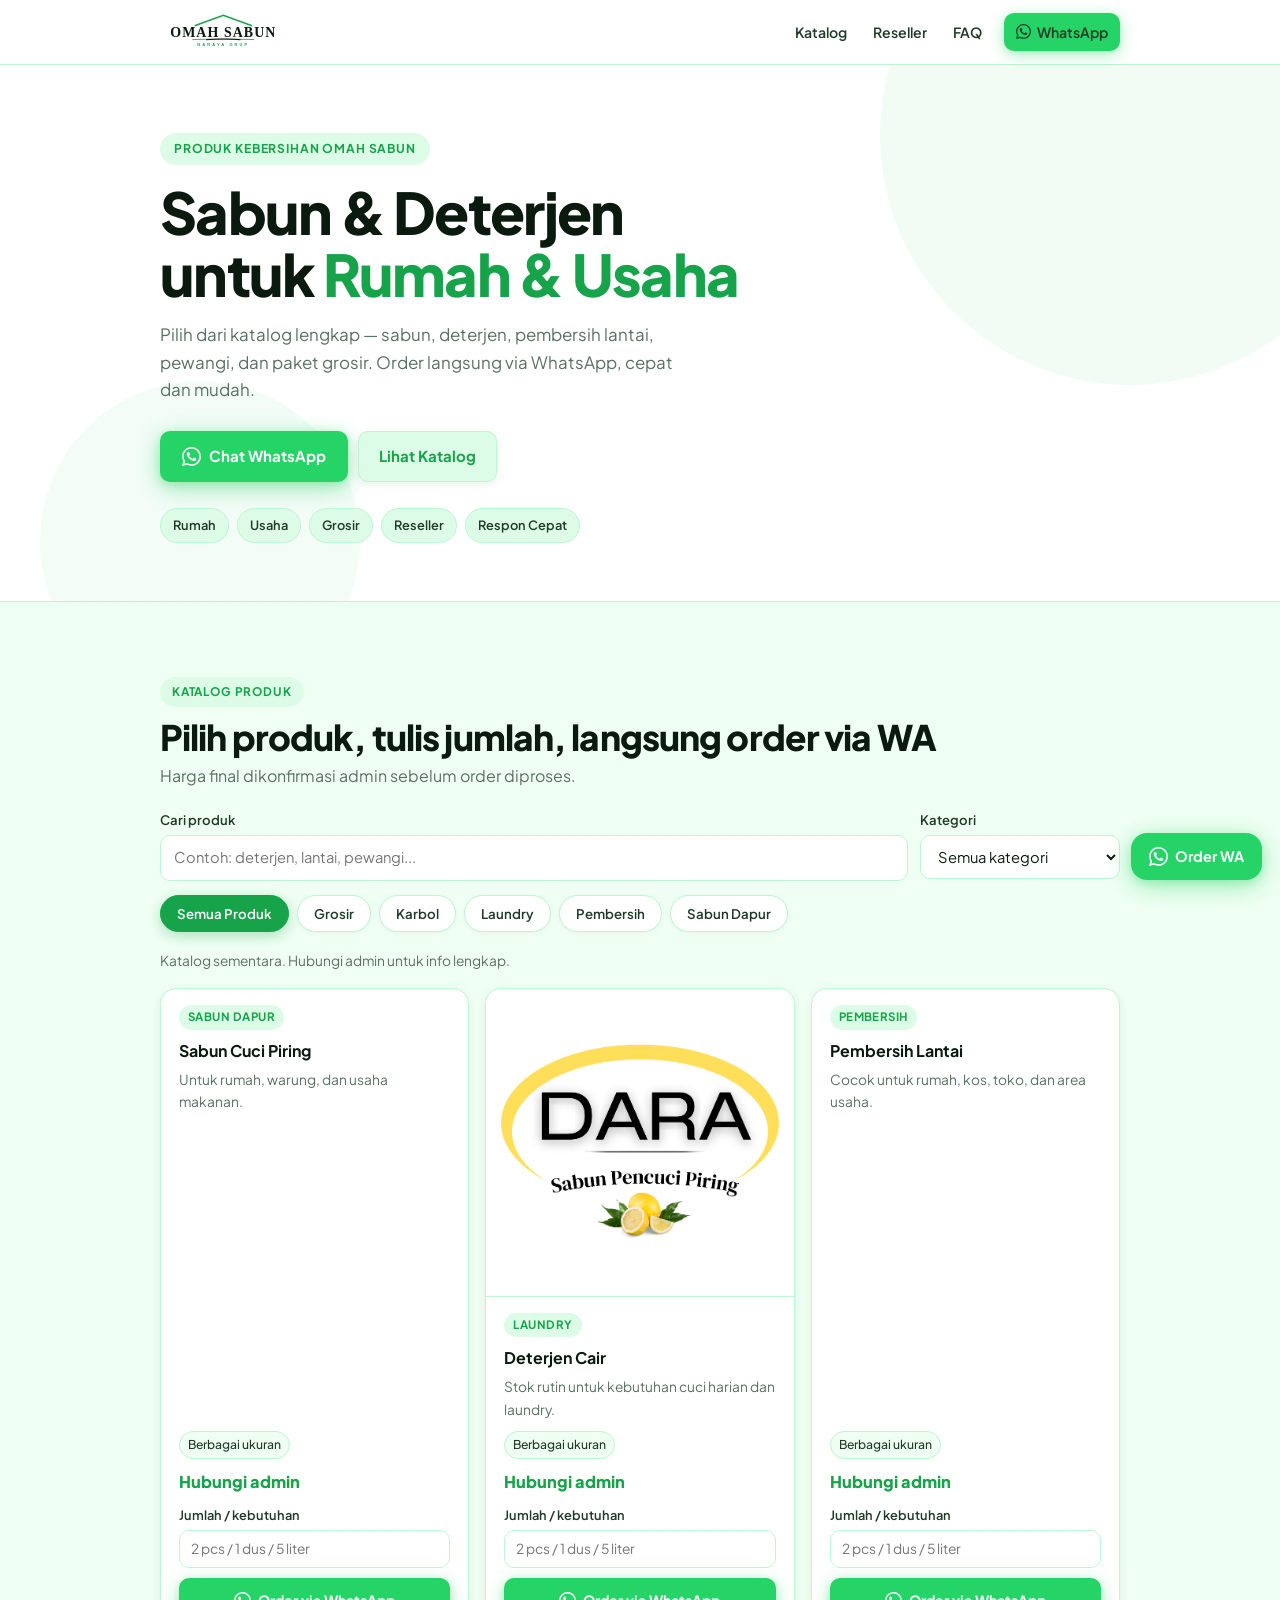
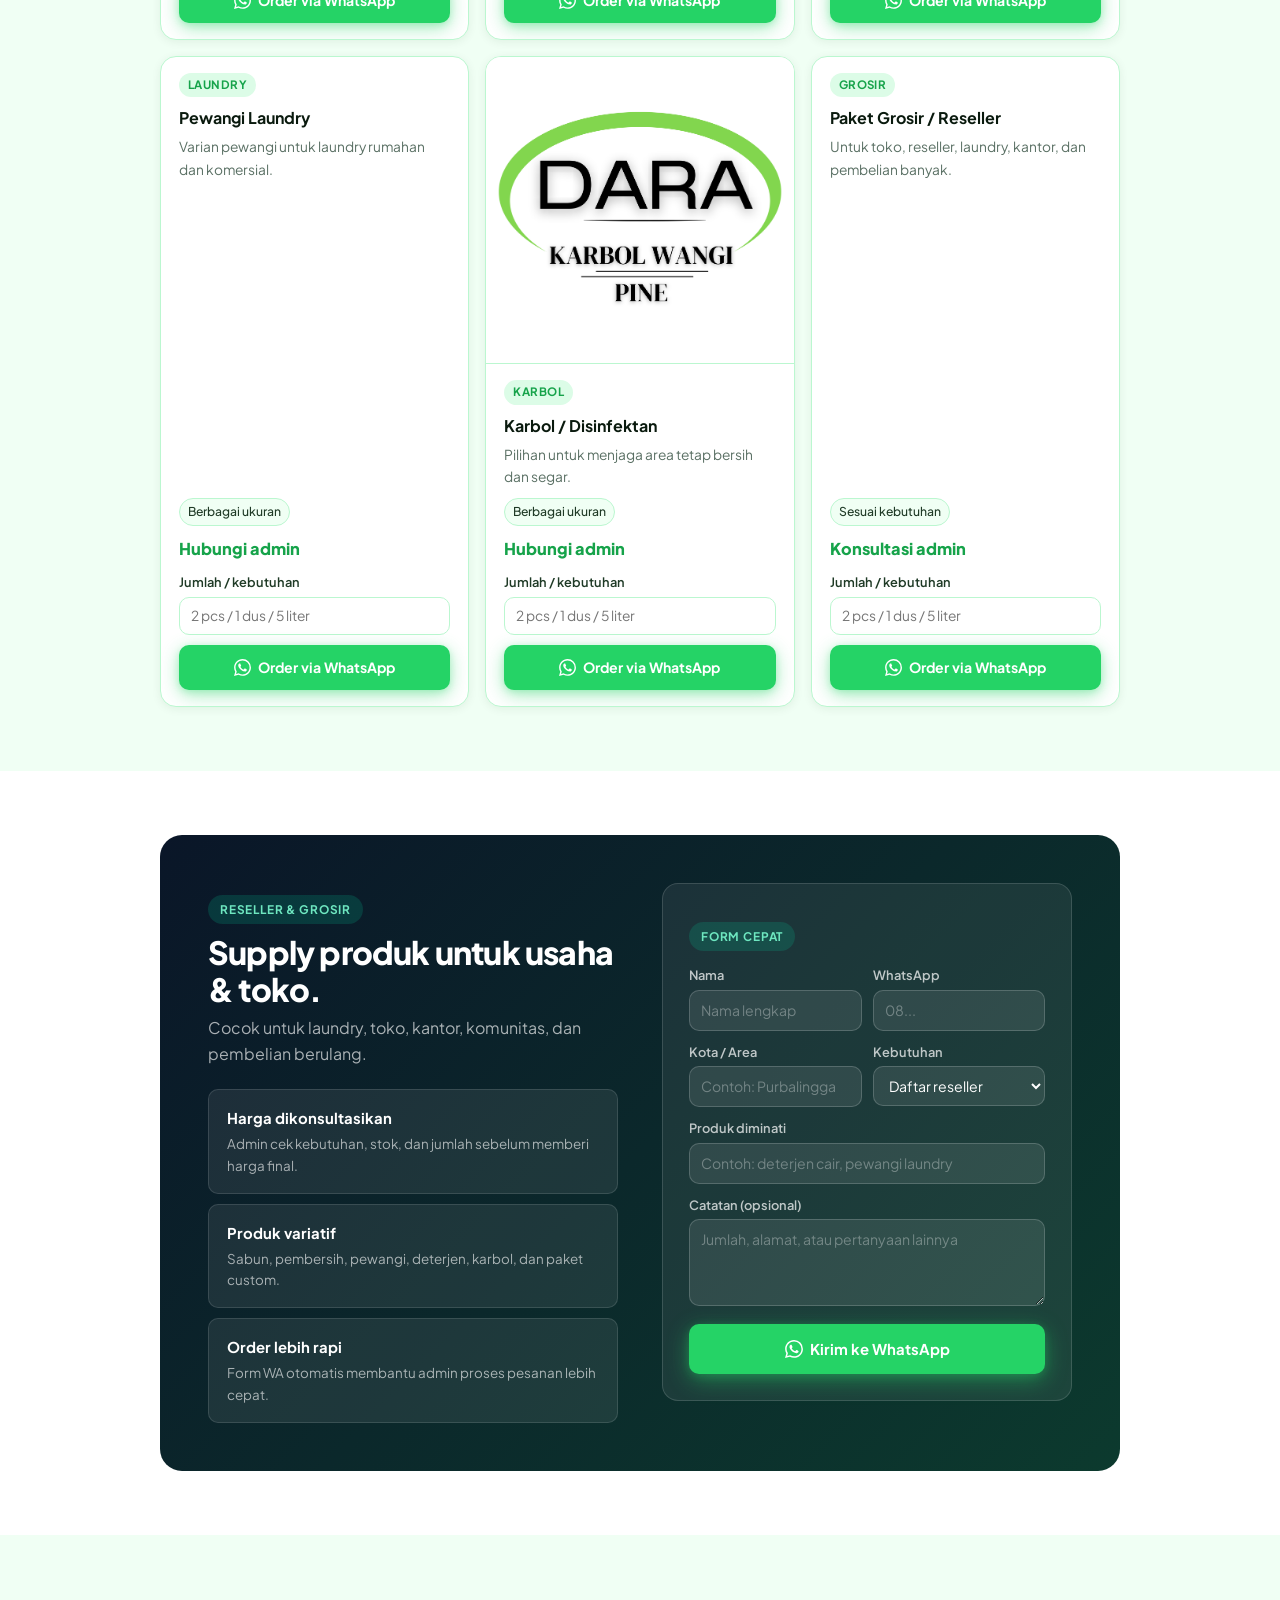
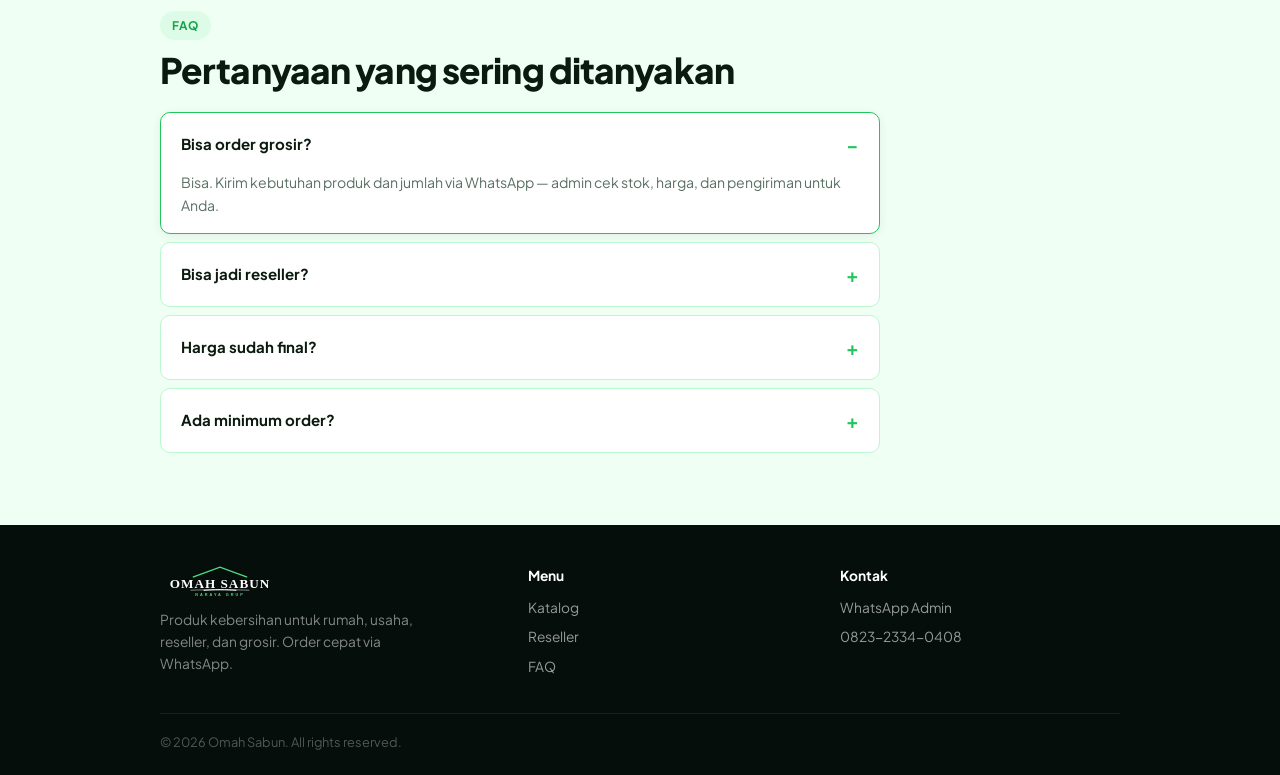
==== commit 3b206409: "Redesign hero putih bersih, hapus emoji, tambah foto produk, btn WA hijau" ====
--- a/index.html
+++ b/index.html
@@ -3,590 +3,370 @@
 <head>
 <meta charset="utf-8">
 <meta name="viewport" content="width=device-width,initial-scale=1">
-<title>Omah Sabun | Produk Kebersihan, Reseller &amp; Grosir</title>
-<meta name="description" content="Omah Sabun menyediakan sabun, deterjen, hand soap, pembersih lantai, reseller, grosir, dan order cepat via WhatsApp.">
-<meta name="theme-color" content="#0CA678">
+<title>Omah Sabun — Produk Kebersihan, Grosir &amp; Reseller</title>
+<meta name="description" content="Sabun, deterjen, pembersih lantai, dan pewangi untuk rumah, laundry, dan usaha. Grosir dan reseller welcome. Order cepat via WhatsApp.">
+<meta name="theme-color" content="#22C55E">
 <meta property="og:title" content="Omah Sabun">
 <meta property="og:description" content="Produk kebersihan harian untuk rumah, usaha, reseller, dan grosir.">
-<meta property="og:type" content="website">
-<link rel="icon" href="assets/logo-omah-sabun.svg" type="image/svg+xml">
 <link rel="preconnect" href="https://fonts.googleapis.com">
 <link rel="preconnect" href="https://fonts.gstatic.com" crossorigin>
 <link href="https://fonts.googleapis.com/css2?family=Plus+Jakarta+Sans:wght@400;500;600;700;800&display=swap" rel="stylesheet">
 <style>
 :root {
-  --primary: #0CA678;
-  --primary-dark: #087f5b;
-  --primary-light: #E6FAF5;
-  --secondary: #F59F00;
-  --secondary-light: #FFF9E6;
-  --accent: #3B82F6;
-  --accent-light: #EFF6FF;
-  --coral: #F03E3E;
-  --coral-light: #FFF5F5;
-  --ink: #0F172A;
-  --ink-soft: #334155;
-  --muted: #64748B;
-  --border: #E2E8F0;
-  --paper: #F8FAFC;
+  --p: #22C55E;
+  --p-dark: #16A34A;
+  --p-light: #DCFCE7;
+  --wa: #25D366;
+  --wa-dark: #1CB95A;
+  --yellow: #FACC15;
+  --ink: #0A1A0E;
+  --ink-soft: #1F3A26;
+  --muted: #5A7064;
+  --border: #BBF7D0;
+  --bg: #F0FFF4;
   --surface: #FFFFFF;
-  --hero-grad: linear-gradient(135deg, #0CA678 0%, #0891B2 50%, #2563EB 100%);
-  --shadow-sm: 0 1px 3px rgba(15,23,42,.08), 0 1px 2px rgba(15,23,42,.06);
-  --shadow: 0 4px 16px rgba(15,23,42,.10), 0 2px 6px rgba(15,23,42,.06);
-  --shadow-lg: 0 12px 40px rgba(15,23,42,.14), 0 4px 12px rgba(15,23,42,.08);
-  --radius-sm: 8px;
-  --radius: 14px;
-  --radius-lg: 20px;
-  --font: 'Plus Jakarta Sans', Inter, ui-sans-serif, system-ui, -apple-system, sans-serif;
-}
-
+  --hero-grad: #FFFFFF;
+  --shadow-sm: 0 2px 10px rgba(0,60,20,.07);
+  --shadow: 0 6px 26px rgba(0,60,20,.11);
+  --shadow-lg: 0 18px 52px rgba(0,60,20,.16);
+  --r-sm: 10px;
+  --r: 16px;
+  --r-lg: 22px;
+  --font: 'Plus Jakarta Sans', system-ui, sans-serif;
+}
 *, *::before, *::after { box-sizing: border-box }
 html { scroll-behavior: smooth }
-body {
-  margin: 0;
-  font-family: var(--font);
-  color: var(--ink);
-  background: var(--surface);
-  font-size: 16px;
-  line-height: 1.65;
-  overflow-x: hidden;
-}
-a { color: inherit; text-decoration: none }
-img { display: block; max-width: 100% }
-button, input, select, textarea { font: inherit }
-h1,h2,h3,p { overflow-wrap: anywhere }
-
-.container { width: min(1140px, calc(100% - 48px)); margin: auto }
-
-/* SKIP LINK */
-.skip {
-  position: fixed; left: 16px; top: -80px; z-index: 999;
-  background: #fff; padding: 10px 14px; border-radius: var(--radius-sm);
-  box-shadow: var(--shadow-lg);
-}
-.skip:focus { top: 16px }
+body { margin:0; font-family:var(--font); color:var(--ink); background:var(--bg); font-size:16px; line-height:1.62; overflow-x:hidden }
+a { color:inherit; text-decoration:none }
+img { display:block; max-width:100% }
+button, input, select, textarea { font:inherit }
+h1,h2,h3,p { overflow-wrap:anywhere }
+.container { width:min(960px, calc(100% - 36px)); margin:auto }
 
 /* ── HEADER ── */
 .header {
-  position: sticky; top: 0; z-index: 100;
-  background: rgba(255,255,255,.92);
-  backdrop-filter: blur(20px);
-  -webkit-backdrop-filter: blur(20px);
-  border-bottom: 1px solid var(--border);
-}
-.nav {
-  min-height: 72px;
-  display: flex; align-items: center; justify-content: space-between; gap: 20px;
-}
-.brand { display: inline-flex; text-decoration: none }
-.brand img { width: 160px; border-radius: 6px }
-.menu { display: flex; align-items: center; gap: 2px }
-.menu a {
-  display: inline-flex; align-items: center; min-height: 40px;
-  padding: 8px 14px; border-radius: var(--radius-sm);
-  color: var(--ink-soft); font-weight: 600; font-size: .9rem;
-}
-.menu a:hover { background: var(--primary-light); color: var(--primary-dark) }
-.menu .cta {
-  margin-left: 8px;
-  background: var(--primary); color: #fff;
-  padding-inline: 18px; border-radius: var(--radius-sm);
-  font-weight: 700;
-  box-shadow: 0 4px 14px rgba(12,166,120,.32);
-}
-.menu .cta:hover { background: var(--primary-dark); color: #fff }
-.toggle {
-  display: none; width: 44px; height: 44px;
-  border: 1.5px solid var(--border); border-radius: var(--radius-sm);
-  background: #fff; cursor: pointer;
-  align-items: center; justify-content: center; flex-direction: column; gap: 5px;
-}
-.toggle span { width: 20px; height: 2px; border-radius: 999px; background: var(--ink) }
+  position:sticky; top:0; z-index:200;
+  background:rgba(255,255,255,.96);
+  backdrop-filter:blur(20px);
+  border-bottom:1px solid var(--border);
+}
+.nav { min-height:64px; display:flex; align-items:center; justify-content:space-between; gap:14px }
+.nav-links { display:flex; align-items:center; gap:2px }
+.nav-links a {
+  padding:8px 12px; border-radius:var(--r-sm);
+  color:var(--ink-soft); font-weight:600; font-size:.88rem;
+  transition:background .15s, color .15s;
+}
+.nav-links a:hover { background:var(--p-light); color:var(--p-dark) }
+.nav-cta {
+  margin-left:8px; background:var(--wa); color:#fff;
+  padding:9px 18px; border-radius:var(--r-sm);
+  font-weight:700; font-size:.88rem;
+  display:inline-flex; align-items:center; gap:6px;
+  box-shadow:0 4px 16px rgba(37,211,102,.38), 0 1px 4px rgba(37,211,102,.2);
+  transition:all .15s;
+}
+.nav-cta:hover { background:var(--wa-dark); transform:translateY(-1px); box-shadow:0 7px 22px rgba(37,211,102,.48) }
+.nav-toggle {
+  display:none; width:40px; height:40px;
+  border:1.5px solid var(--border); border-radius:var(--r-sm);
+  background:#fff; cursor:pointer;
+  flex-direction:column; align-items:center; justify-content:center; gap:5px;
+}
+.nav-toggle span { width:18px; height:2px; border-radius:2px; background:var(--ink) }
 
 /* ── HERO ── */
 .hero {
-  position: relative;
-  min-height: 82svh;
-  display: flex; align-items: center;
-  background: var(--hero-grad);
-  overflow: hidden;
-}
-.hero-bg { display: none }
-.hero-shapes {
-  position: absolute; inset: 0; overflow: hidden; pointer-events: none;
-}
-.hero-shapes::before {
-  content: ''; position: absolute;
-  width: 600px; height: 600px; border-radius: 50%;
-  background: rgba(255,255,255,.06);
-  top: -200px; right: -100px;
-}
-.hero-shapes::after {
-  content: ''; position: absolute;
-  width: 400px; height: 400px; border-radius: 50%;
-  background: rgba(255,255,255,.06);
-  bottom: -100px; left: 60px;
-}
-.hero-inner {
-  position: relative; z-index: 1;
-  padding: 110px 0 90px;
-}
+  background:var(--hero-grad);
+  border-bottom:1px solid var(--border);
+  padding:68px 0 58px;
+  position:relative; overflow:hidden;
+}
+.hero::before {
+  content:''; position:absolute;
+  width:500px; height:500px; border-radius:50%;
+  background:rgba(34,197,94,.06);
+  top:-180px; right:-100px; pointer-events:none;
+}
+.hero::after {
+  content:''; position:absolute;
+  width:320px; height:320px; border-radius:50%;
+  background:rgba(34,197,94,.05);
+  bottom:-100px; left:40px; pointer-events:none;
+}
+.hero-inner { position:relative; z-index:1 }
 .eyebrow {
-  display: inline-flex; align-items: center; gap: 8px;
-  margin: 0 0 20px;
-  padding: 6px 14px;
-  border-radius: 999px;
-  background: rgba(255,255,255,.2);
-  color: #fff;
-  font-size: .78rem; font-weight: 700;
-  text-transform: uppercase; letter-spacing: .06em;
-  backdrop-filter: blur(10px);
-}
-.eyebrow-dark {
-  background: var(--primary-light);
-  color: var(--primary-dark);
+  display:inline-flex; align-items:center; gap:7px;
+  margin:0 0 16px; padding:6px 14px; border-radius:999px;
+  background:var(--p-light); color:var(--p-dark);
+  font-size:.76rem; font-weight:700; text-transform:uppercase; letter-spacing:.07em;
 }
 .hero h1 {
-  margin: 0; max-width: 740px;
-  font-size: 4.6rem; line-height: .96;
-  letter-spacing: -.03em; color: #fff; font-weight: 800;
-}
-.hero h1 .highlight {
-  position: relative; display: inline-block;
-}
-.hero h1 .highlight::after {
-  content: ''; position: absolute;
-  bottom: 4px; left: 0; right: 0; height: 6px;
-  background: var(--secondary); border-radius: 3px; opacity: .8;
-}
-.hero-inner p {
-  max-width: 640px; margin: 24px 0 0;
-  color: rgba(255,255,255,.88); font-size: 1.15rem;
-}
-.actions {
-  display: flex; align-items: center; gap: 12px;
-  flex-wrap: wrap; margin-top: 32px;
-}
+  margin:0; font-size:clamp(2rem, 4.8vw, 3.6rem);
+  font-weight:800; color:var(--ink);
+  line-height:1.08; letter-spacing:-.03em; max-width:680px;
+}
+.hero h1 em { font-style:normal; color:var(--p-dark) }
+.hero-sub { margin:16px 0 0; color:var(--muted); font-size:1.06rem; max-width:520px }
+.hero-actions { display:flex; align-items:center; gap:10px; flex-wrap:wrap; margin-top:28px }
 .btn {
-  display: inline-flex; align-items: center; justify-content: center; gap: 8px;
-  min-height: 50px; border: 2px solid transparent; border-radius: var(--radius-sm);
-  padding: 12px 22px; font-weight: 700; font-size: .96rem;
-  text-decoration: none; cursor: pointer;
-  transition: all .2s ease;
-}
-.btn:hover { transform: translateY(-2px) }
-.primary {
-  background: var(--secondary); color: #1A0F00;
-  border-color: var(--secondary);
-  box-shadow: 0 8px 24px rgba(245,159,0,.36);
-}
-.primary:hover { background: #e08e00; box-shadow: 0 12px 30px rgba(245,159,0,.44) }
-.ghost {
-  color: #fff; border-color: rgba(255,255,255,.5);
-  background: rgba(255,255,255,.12);
-  backdrop-filter: blur(8px);
-}
-.ghost:hover { background: rgba(255,255,255,.22) }
-.outline {
-  color: var(--primary-dark); border-color: var(--primary);
-  background: #fff;
-}
-.outline:hover { background: var(--primary-light) }
-.light-btn {
-  background: #fff; color: var(--ink);
-  box-shadow: 0 4px 16px rgba(15,23,42,.14);
-}
-.light-btn:hover { background: var(--paper) }
-.dark-outline {
-  color: #fff; border-color: rgba(255,255,255,.4);
-  background: rgba(255,255,255,.1);
-}
-.dark-outline:hover { background: rgba(255,255,255,.2) }
-
-/* Metrics strip */
-.metrics {
-  display: flex; flex-wrap: wrap; gap: 32px;
-  margin: 44px 0 0; padding: 24px 0 0;
-  border-top: 1px solid rgba(255,255,255,.24);
-}
-.metrics div { min-width: 140px }
-.metrics strong { display: block; color: #fff; font-size: 1.4rem; font-weight: 800 }
-.metrics span { display: block; margin-top: 2px; color: rgba(255,255,255,.7); font-size: .9rem }
-
-/* ── QUICK BAR ── */
-.quick {
-  background: var(--ink);
-  border-top: 3px solid var(--primary);
-}
-.quick-grid { display: grid; grid-template-columns: repeat(3,1fr) }
-.quick-grid div {
-  padding: 28px 32px;
-  border-right: 1px solid rgba(255,255,255,.1);
-}
-.quick-grid div:last-child { border-right: 0 }
-.quick-num {
-  display: inline-flex; align-items: center; justify-content: center;
-  width: 36px; height: 36px; border-radius: var(--radius-sm);
-  background: var(--primary); color: #fff;
-  font-size: .82rem; font-weight: 800; margin-bottom: 14px;
-}
-.quick strong { display: block; color: #fff; font-size: 1.05rem; font-weight: 700 }
-.quick p { margin: 6px 0 0; color: rgba(255,255,255,.6); font-size: .9rem }
-
-/* ── SECTIONS ── */
-.section { padding: 96px 0 }
-.section-alt { background: var(--paper) }
-.section-primary { background: var(--primary); }
-.section-dark { background: var(--ink); color: #fff }
-
-.heading { max-width: 760px; margin-bottom: 48px }
-.heading h2, .split h2, .lead h2, .final h2 {
-  margin: 0; font-size: 2.8rem; line-height: 1.1; letter-spacing: -.02em; color: var(--ink);
-}
-.heading p, .copy { color: var(--muted) }
-.heading > p:last-child, .copy { max-width: 620px; margin: 14px 0 0 }
-
-/* ── FEATURE CARDS ── */
-.grid { display: grid; grid-template-columns: repeat(3,1fr); gap: 20px }
-.card {
-  border: 1px solid var(--border); border-radius: var(--radius);
-  background: var(--surface); box-shadow: var(--shadow-sm);
-  padding: 28px; transition: all .2s ease;
-  position: relative; overflow: hidden;
-}
-.card:hover {
-  box-shadow: var(--shadow); transform: translateY(-3px);
-  border-color: var(--primary);
-}
-.card-icon {
-  width: 52px; height: 52px; border-radius: var(--radius-sm);
-  display: grid; place-items: center; margin-bottom: 22px; font-size: 1.5rem;
-}
-.icon-green { background: var(--primary-light) }
-.icon-blue { background: var(--accent-light) }
-.icon-amber { background: var(--secondary-light) }
-.icon-coral { background: var(--coral-light) }
-.card h3 { margin: 0 0 8px; font-size: 1.1rem; font-weight: 700 }
-.card p { margin: 0; color: var(--muted); font-size: .95rem }
-
-/* ── SPLIT (tabs panel) ── */
-.split, .lead-layout { display: grid; grid-template-columns: .95fr 1.05fr; gap: 56px; align-items: start }
-.tabs {
-  display: inline-flex; gap: 4px; margin-top: 28px;
-  padding: 5px; border: 1.5px solid var(--border); border-radius: var(--radius-sm);
-  background: var(--paper);
-}
-.tabs button {
-  min-height: 40px; border: 0; border-radius: 8px;
-  padding: 8px 16px; color: var(--muted);
-  background: transparent; font-weight: 600; font-size: .9rem; cursor: pointer;
-  transition: all .15s;
-}
-.tabs button.active { background: var(--primary); color: #fff; box-shadow: 0 4px 12px rgba(12,166,120,.3) }
-.panel {
-  padding: 28px; border-radius: var(--radius);
-  border: 1.5px solid var(--border); background: var(--surface);
-  box-shadow: var(--shadow); border-top: 4px solid var(--secondary);
-}
-.label, .cat {
-  display: inline-flex; width: max-content; max-width: 100%;
-  padding: 5px 10px; border-radius: 999px;
-  background: var(--secondary-light); color: #7a4f00;
-  font-size: .74rem; font-weight: 700; text-transform: uppercase; letter-spacing: .05em;
-}
-.cat { background: var(--primary-light); color: var(--primary-dark) }
-.panel h3 { margin: 16px 0 10px; font-size: 1.55rem; line-height: 1.2; font-weight: 800 }
-.panel > p { margin: 0; color: var(--muted) }
-.panel ul { display: grid; gap: 10px; margin: 22px 0 0; padding: 0; list-style: none }
-.panel li { position: relative; padding-left: 24px; color: var(--ink-soft); font-size: .95rem }
-.panel li::before {
-  content: ''; position: absolute; left: 0; top: .7em;
-  width: 10px; height: 10px; border-radius: 50%; background: var(--primary);
-}
-.text-link {
-  display: inline-flex; margin-top: 22px; color: var(--primary-dark);
-  font-weight: 700; text-decoration: underline; text-underline-offset: 4px;
-  text-decoration-thickness: 2px;
+  display:inline-flex; align-items:center; justify-content:center; gap:8px;
+  border:none; border-radius:var(--r-sm); cursor:pointer;
+  font-weight:700; text-decoration:none; transition:all .18s;
+}
+.btn-wa {
+  background:var(--wa); color:#fff; padding:13px 22px; font-size:.94rem;
+  box-shadow:0 6px 22px rgba(37,211,102,.45), 0 2px 8px rgba(37,211,102,.22);
+}
+.btn-wa:hover { background:var(--wa-dark); transform:translateY(-2px); box-shadow:0 10px 32px rgba(37,211,102,.55) }
+.btn-ghost {
+  background:var(--p-light); color:var(--p-dark);
+  border:1.5px solid var(--border); padding:12px 20px; font-size:.94rem;
+  box-shadow:0 2px 8px rgba(0,60,20,.08);
+}
+.btn-ghost:hover { background:#BBF7D0; transform:translateY(-1px) }
+.hero-badges { display:flex; flex-wrap:wrap; gap:8px; margin-top:26px }
+.badge {
+  display:inline-flex; align-items:center; padding:6px 12px;
+  border-radius:999px; background:var(--p-light); color:var(--ink-soft);
+  font-size:.8rem; font-weight:600; border:1px solid var(--border);
+}
+
+/* ── SECTION ── */
+.section { padding:64px 0 }
+.section-alt { background:var(--surface) }
+.s-label {
+  display:inline-flex; align-items:center; gap:7px;
+  padding:5px 12px; border-radius:999px;
+  background:var(--p-light); color:var(--p-dark);
+  font-size:.74rem; font-weight:700; text-transform:uppercase; letter-spacing:.07em;
+  margin-bottom:10px;
+}
+.s-title { margin:0 0 6px; font-size:clamp(1.55rem, 3.2vw, 2.2rem); font-weight:800; line-height:1.14; letter-spacing:-.025em }
+.s-sub { color:var(--muted); margin:0; max-width:540px }
+
+/* ── CAT PILLS ── */
+.cat-pills { display:flex; flex-wrap:wrap; gap:8px; margin-bottom:18px }
+.cat-pill {
+  padding:7px 16px; border-radius:999px;
+  border:1.5px solid var(--border); background:var(--surface);
+  color:var(--ink-soft); font-size:.83rem; font-weight:600;
+  cursor:pointer; transition:all .16s;
+  box-shadow:0 1px 4px rgba(0,60,20,.06);
+}
+.cat-pill:hover { border-color:var(--p); color:var(--p-dark); background:var(--p-light) }
+.cat-pill.active {
+  background:var(--p-dark); border-color:var(--p-dark); color:#fff;
+  box-shadow:0 4px 14px rgba(22,163,74,.32);
 }
 
 /* ── CATALOG ── */
-.catalog-section { background: var(--paper) }
-.catalog-head {
-  max-width: none; display: flex; align-items: end;
-  justify-content: space-between; gap: 28px;
-}
-.tools {
-  display: grid; grid-template-columns: 1fr 260px;
-  gap: 12px; margin-bottom: 20px;
-}
-.field { display: grid; gap: 6px }
-.field span, .qty label { color: var(--ink-soft); font-size: .88rem; font-weight: 600 }
-.field input, .field select, .field textarea, .qty input {
-  width: 100%; min-height: 48px;
-  border: 1.5px solid var(--border); border-radius: var(--radius-sm);
-  background: var(--surface); color: var(--ink);
-  padding: 10px 14px; outline: none;
-  transition: border-color .15s, box-shadow .15s;
-}
-.field input:focus, .field select:focus, .field textarea:focus, .qty input:focus {
-  border-color: var(--primary);
-  box-shadow: 0 0 0 4px rgba(12,166,120,.14);
-}
-.field textarea { resize: vertical }
-.status { margin: 0 0 16px; color: var(--muted); font-size: .9rem }
-
-/* PRODUCT CARD */
-.catalog { display: grid; grid-template-columns: repeat(3,1fr); gap: 20px }
-.product {
-  display: flex; flex-direction: column;
-  border: 1.5px solid var(--border); border-radius: var(--radius);
-  background: var(--surface); box-shadow: var(--shadow-sm);
-  padding: 22px; transition: all .2s;
-}
-.product:hover { box-shadow: var(--shadow); transform: translateY(-2px) }
-.product-top { display: grid; gap: 10px; margin-bottom: 12px }
-.product h3 { margin: 8px 0 0; font-size: 1.05rem; font-weight: 700 }
-.price {
-  color: var(--primary-dark); font-size: 1.1rem; font-weight: 800;
-  margin-top: 6px;
-}
-.meta { display: flex; flex-wrap: wrap; gap: 6px; margin: 12px 0 16px }
-.meta span {
-  display: inline-flex; padding: 4px 10px; border-radius: 999px;
-  background: var(--paper); color: var(--ink-soft);
-  font-size: .8rem; font-weight: 600; border: 1px solid var(--border);
-}
-.qty { display: grid; gap: 6px; margin-top: auto }
-.product-actions { display: grid; grid-template-columns: 1fr 1fr; gap: 10px; margin-top: 14px }
-.small { min-height: 42px; padding: 8px 12px; font-size: .88rem }
-.empty {
-  grid-column: 1/-1; padding: 40px; border: 2px dashed var(--border);
-  border-radius: var(--radius); background: var(--surface); color: var(--muted); text-align: center;
-}
-
-/* ── RESELLER ── */
-.reseller-section {
-  background: linear-gradient(135deg, #0F172A 0%, #0D3D2E 100%);
-  color: #fff;
-}
-.reseller-section h2, .reseller-section p { color: #fff }
-.reseller-section .eyebrow {
-  background: rgba(12,166,120,.25); color: #6EE7C0;
-}
-.proof { display: grid; gap: 14px }
-.proof article {
-  background: rgba(255,255,255,.06);
-  border: 1px solid rgba(255,255,255,.14);
-  border-radius: var(--radius); padding: 22px;
-  backdrop-filter: blur(10px);
-  transition: background .2s;
-}
-.proof article:hover { background: rgba(255,255,255,.1) }
-.proof-icon { font-size: 1.4rem; margin-bottom: 10px }
-.proof strong { display: block; color: #fff; font-size: 1.05rem; font-weight: 700; margin-bottom: 6px }
-.proof p { margin: 0; color: rgba(255,255,255,.68); font-size: .92rem }
-
-/* ── LEAD FORM ── */
-.lead-section { background: var(--surface) }
-.lead-card {
-  display: grid; gap: 16px;
-  padding: 32px; border-radius: var(--radius-lg);
-  background: var(--surface);
-  border: 1.5px solid var(--border);
-  box-shadow: var(--shadow-lg);
-}
-.lead-grid { display: grid; grid-template-columns: repeat(2,1fr); gap: 14px }
-.field-wide { grid-column: 1/-1 }
-
-/* ── STEPS ── */
-.steps { display: grid; grid-template-columns: repeat(3,1fr); gap: 20px; margin: 0; padding: 0; list-style: none }
-.steps li {
-  padding: 28px;
-  border: 1.5px solid var(--border); border-radius: var(--radius);
-  background: var(--surface); box-shadow: var(--shadow-sm);
-  position: relative;
-}
-.step-num {
-  display: grid; place-items: center;
-  width: 44px; height: 44px; margin-bottom: 20px;
-  border-radius: var(--radius-sm);
-  background: var(--primary); color: #fff;
-  font-weight: 800; font-size: 1.1rem;
-}
-.steps h3 { margin: 0 0 8px; font-size: 1.05rem; font-weight: 700 }
-.steps p { margin: 0; color: var(--muted); font-size: .92rem }
-
-/* ── ABOUT INFO ── */
-.info { display: grid; gap: 14px }
-.info div {
-  padding: 22px; border: 1.5px solid var(--border);
-  border-radius: var(--radius); background: var(--surface); box-shadow: var(--shadow-sm);
-}
-.info strong { display: block; margin-bottom: 6px; font-weight: 700 }
-.info p { margin: 0; color: var(--muted); font-size: .93rem }
+.search-row { display:grid; grid-template-columns:1fr 200px; gap:12px; margin-bottom:14px }
+.field label { display:block; color:var(--ink-soft); font-size:.82rem; font-weight:600; margin-bottom:5px }
+.field input, .field select {
+  width:100%; min-height:44px;
+  border:1.5px solid var(--border); border-radius:var(--r-sm);
+  padding:10px 13px; background:var(--surface); color:var(--ink);
+  font-size:.92rem; outline:none; transition:border-color .14s, box-shadow .14s;
+}
+.field input:focus, .field select:focus {
+  border-color:var(--p); box-shadow:0 0 0 3px rgba(34,197,94,.13);
+}
+.catalog-status { color:var(--muted); font-size:.86rem; margin:0 0 16px }
+
+/* ── PRODUCT CARD ── */
+.prod-grid { display:grid; grid-template-columns:repeat(3,1fr); gap:16px }
+.prod-card {
+  display:flex; flex-direction:column;
+  background:var(--surface); border:1.5px solid var(--border);
+  border-radius:var(--r); overflow:hidden;
+  box-shadow:var(--shadow-sm); transition:all .2s;
+}
+.prod-card:hover { box-shadow:var(--shadow-lg); transform:translateY(-3px); border-color:var(--p) }
+.prod-img {
+  width:100%; aspect-ratio:1/1; overflow:hidden;
+  background:#f4fdf6; border-bottom:1px solid var(--border);
+}
+.prod-img img { width:100%; height:100%; object-fit:cover; transition:transform .3s }
+.prod-card:hover .prod-img img { transform:scale(1.04) }
+.prod-body { display:flex; flex-direction:column; padding:16px 18px; flex:1 }
+.prod-cat { display:inline-flex; padding:3px 9px; border-radius:999px; background:var(--p-light); color:var(--p-dark); font-size:.72rem; font-weight:700; text-transform:uppercase; letter-spacing:.04em; margin-bottom:8px; width:fit-content }
+.prod-name { font-size:1rem; font-weight:700; margin:0 0 5px }
+.prod-desc { color:var(--muted); font-size:.86rem; margin:0 0 10px; flex:1 }
+.prod-meta { display:flex; flex-wrap:wrap; gap:5px; margin-bottom:10px }
+.prod-meta span { display:inline-flex; padding:3px 8px; border-radius:999px; background:var(--bg); border:1px solid var(--border); font-size:.76rem; color:var(--ink-soft); font-weight:500 }
+.prod-price { font-size:1.02rem; font-weight:800; color:var(--p-dark); margin-bottom:10px }
+.prod-qty { margin-bottom:10px }
+.prod-qty label { display:block; font-size:.8rem; font-weight:600; color:var(--ink-soft); margin-bottom:4px }
+.prod-qty input {
+  width:100%; min-height:36px;
+  border:1.5px solid var(--border); border-radius:var(--r-sm);
+  padding:7px 11px; font-size:.86rem; outline:none; background:var(--surface);
+  transition:border-color .14s;
+}
+.prod-qty input:focus { border-color:var(--p) }
+.btn-order {
+  display:flex; align-items:center; justify-content:center; gap:7px;
+  background:var(--wa); color:#fff; width:100%;
+  padding:11px 14px; border-radius:var(--r-sm);
+  font-size:.88rem; font-weight:700; border:none; cursor:pointer;
+  margin-top:auto; text-decoration:none;
+  box-shadow:0 5px 18px rgba(37,211,102,.42), 0 2px 6px rgba(37,211,102,.2);
+  transition:all .18s;
+}
+.btn-order:hover {
+  background:var(--wa-dark); transform:translateY(-2px);
+  box-shadow:0 9px 26px rgba(37,211,102,.54);
+}
+.prod-empty {
+  grid-column:1/-1; padding:36px 20px; text-align:center;
+  border:2px dashed var(--border); border-radius:var(--r);
+  color:var(--muted); background:var(--surface);
+}
+
+/* ── RESELLER + FORM ── */
+.reseller-wrap {
+  background:linear-gradient(135deg, #0A1628 0%, #0C3A2E 100%);
+  border-radius:var(--r-lg); padding:48px;
+  display:grid; grid-template-columns:1fr 1fr; gap:44px; align-items:start;
+}
+.reseller-wrap .s-label { background:rgba(0,200,150,.18); color:#6EE7C0 }
+.reseller-wrap .s-title { color:#fff }
+.reseller-wrap .s-sub { color:rgba(255,255,255,.65); margin-top:8px; max-width:100% }
+.proof-list { display:grid; gap:10px; margin-top:22px }
+.proof-item {
+  padding:16px 18px; border-radius:var(--r-sm);
+  background:rgba(255,255,255,.08); border:1px solid rgba(255,255,255,.12);
+}
+.proof-item strong { display:block; color:#fff; margin-bottom:3px; font-size:.93rem }
+.proof-item span { display:block; color:rgba(255,255,255,.62); font-size:.84rem }
+
+/* ── FORM ── */
+.form-card {
+  background:rgba(255,255,255,.07); border:1.5px solid rgba(255,255,255,.14);
+  border-radius:var(--r); padding:26px;
+}
+.form-card .s-label { margin-bottom:14px }
+.form-grid { display:grid; grid-template-columns:1fr 1fr; gap:11px; margin-bottom:11px }
+.form-full { grid-column:1/-1 }
+.form-field label { display:block; color:rgba(255,255,255,.72); font-size:.8rem; font-weight:600; margin-bottom:4px }
+.form-field input, .form-field select, .form-field textarea {
+  width:100%; min-height:40px;
+  border:1.5px solid rgba(255,255,255,.18); border-radius:var(--r-sm);
+  padding:8px 11px; font-size:.88rem;
+  background:rgba(255,255,255,.09); color:#fff; outline:none;
+  transition:border-color .14s;
+}
+.form-field input::placeholder, .form-field textarea::placeholder { color:rgba(255,255,255,.32) }
+.form-field input:focus, .form-field select:focus, .form-field textarea:focus { border-color:var(--p) }
+.form-field select option { background:#0A1628; color:#fff }
+.form-field textarea { resize:vertical; min-height:76px }
+.btn-form {
+  display:flex; align-items:center; justify-content:center; gap:7px;
+  background:var(--wa); color:#fff; width:100%;
+  padding:13px 18px; border-radius:var(--r-sm);
+  font-size:.93rem; font-weight:700; border:none; cursor:pointer;
+  margin-top:6px;
+  box-shadow:0 6px 22px rgba(37,211,102,.45), 0 2px 8px rgba(37,211,102,.22);
+  transition:all .18s;
+}
+.btn-form:hover { background:var(--wa-dark); transform:translateY(-1px); box-shadow:0 10px 30px rgba(37,211,102,.55) }
 
 /* ── FAQ ── */
-.faq-section { background: var(--paper) }
-.faq-list { display: grid; gap: 12px }
+.faq-wrap { max-width:720px }
 .faq details {
-  padding: 20px 22px;
-  border: 1.5px solid var(--border); border-radius: var(--radius);
-  background: var(--surface); box-shadow: var(--shadow-sm);
-  transition: box-shadow .2s;
-}
-.faq details[open] { box-shadow: var(--shadow); border-color: var(--primary) }
-.faq summary {
-  cursor: pointer; color: var(--ink); font-weight: 700; font-size: .98rem;
-  display: flex; align-items: center; justify-content: space-between;
-  list-style: none;
-}
-.faq summary::after { content: '+'; font-size: 1.3rem; color: var(--primary) }
-.faq details[open] summary::after { content: '−' }
-.faq p { margin: 14px 0 0; color: var(--muted); font-size: .93rem }
-
-/* ── FINAL CTA ── */
-.final {
-  padding: 96px 0;
-  background: var(--hero-grad); color: #fff;
-  position: relative; overflow: hidden;
-}
-.final::before {
-  content: ''; position: absolute;
-  width: 500px; height: 500px; border-radius: 50%;
-  background: rgba(255,255,255,.06); top: -200px; right: -100px;
-}
-.final-inner { max-width: 820px; position: relative; z-index: 1 }
-.final h2 { max-width: 700px; color: #fff; font-size: 2.8rem; letter-spacing: -.02em }
-.final p { max-width: 600px; margin: 18px 0 0; color: rgba(255,255,255,.82) }
+  padding:16px 20px; margin-bottom:8px;
+  border:1.5px solid var(--border); border-radius:var(--r-sm);
+  background:var(--surface); transition:box-shadow .18s;
+}
+.faq details[open] { box-shadow:var(--shadow-sm); border-color:var(--p) }
+.faq summary { cursor:pointer; font-weight:700; font-size:.94rem; list-style:none; display:flex; justify-content:space-between; align-items:center; gap:12px }
+.faq summary::-webkit-details-marker { display:none }
+.faq summary::after { content:'+'; font-size:1.2rem; color:var(--p); flex-shrink:0 }
+.faq details[open] summary::after { content:'−' }
+.faq p { margin:11px 0 0; color:var(--muted); font-size:.88rem }
 
 /* ── FOOTER ── */
-.footer { padding: 56px 0 28px; background: #060E0C; color: rgba(255,255,255,.72) }
-.footer-grid { display: grid; grid-template-columns: 1.4fr .7fr .8fr; gap: 40px }
-.footer img { width: 160px; border-radius: 6px }
-.footer > .container > .footer-grid > div > p { max-width: 340px; font-size: .92rem }
-.footer strong { display: block; margin-bottom: 14px; color: #fff; font-weight: 700 }
-.footer a, .footer span {
-  display: block; margin: 9px 0; color: rgba(255,255,255,.68);
-  text-decoration: none; font-size: .92rem; transition: color .15s;
-}
-.footer a:hover { color: var(--primary) }
-.copyr {
-  margin-top: 40px; padding-top: 22px;
-  border-top: 1px solid rgba(255,255,255,.1);
-  font-size: .86rem; color: rgba(255,255,255,.42);
-}
-
-/* ── FLOAT BUTTONS ── */
-.float, .cart {
-  position: fixed; z-index: 120;
-  display: inline-flex; align-items: center; justify-content: center; gap: 8px;
-  min-height: 52px; border-radius: var(--radius);
-  text-decoration: none; font-weight: 700; font-size: .94rem;
-  box-shadow: var(--shadow-lg);
-}
-.float {
-  right: 20px; bottom: 24px; padding: 14px 20px;
-  background: #25D366; color: #fff;
-  box-shadow: 0 8px 24px rgba(37,211,102,.36);
-  animation: pulse-wa 2.5s ease-in-out infinite;
-}
-@keyframes pulse-wa {
-  0%, 100% { box-shadow: 0 8px 24px rgba(37,211,102,.36) }
-  50% { box-shadow: 0 8px 32px rgba(37,211,102,.56) }
-}
-.cart {
-  left: 20px; bottom: 24px; display: none; gap: 10px;
-  padding: 12px 18px; background: var(--ink); color: #fff;
-}
-.cart.show { display: inline-flex }
-.cart span {
-  display: grid; place-items: center;
-  min-width: 26px; height: 26px; border-radius: 50%;
-  background: var(--secondary); color: #1A0F00; font-size: .8rem; font-weight: 800;
-}
-
-/* ── BADGE STRIP ── */
-.badges {
-  display: flex; align-items: center; gap: 12px;
-  flex-wrap: wrap; margin-top: 36px;
-}
-.badge {
-  display: inline-flex; align-items: center; gap: 8px;
-  padding: 8px 14px; border-radius: 999px;
-  background: rgba(255,255,255,.18); color: #fff;
-  font-size: .82rem; font-weight: 600;
-  backdrop-filter: blur(8px);
+.footer { background:#060E0C; color:rgba(255,255,255,.62); padding:40px 0 22px }
+.footer-wrap { display:grid; grid-template-columns:1.2fr 1fr 1fr; gap:32px; margin-bottom:28px }
+.footer-wrap strong { display:block; color:#fff; font-size:.86rem; font-weight:700; margin-bottom:10px }
+.footer-wrap a, .footer-wrap span { display:block; margin:7px 0; color:rgba(255,255,255,.58); font-size:.86rem; transition:color .14s }
+.footer-wrap a:hover { color:var(--p) }
+.footer-desc { color:rgba(255,255,255,.5); font-size:.86rem; margin:8px 0 0; max-width:260px }
+.footer-bottom { border-top:1px solid rgba(255,255,255,.08); padding-top:18px; color:rgba(255,255,255,.3); font-size:.8rem }
+
+/* ── FLOAT WA ── */
+.float-wa {
+  position:fixed; right:18px; bottom:20px; z-index:300;
+  display:inline-flex; align-items:center; justify-content:center; gap:7px;
+  background:var(--wa); color:#fff;
+  padding:12px 18px; border-radius:var(--r);
+  font-weight:700; font-size:.9rem; text-decoration:none;
+  box-shadow:0 6px 24px rgba(37,211,102,.46), 0 2px 8px rgba(37,211,102,.22);
+  animation:pwa 2.6s ease-in-out infinite;
+}
+@keyframes pwa {
+  0%,100% { box-shadow:0 6px 24px rgba(37,211,102,.46) }
+  50% { box-shadow:0 8px 34px rgba(37,211,102,.66) }
 }
 
 /* ── RESPONSIVE ── */
-@media (max-width: 1024px) {
-  .toggle { display: flex }
-  .menu {
-    position: fixed; left: 16px; right: 16px; top: 82px;
-    display: none; flex-direction: column; align-items: stretch;
-    padding: 10px; border: 1.5px solid var(--border);
-    border-radius: var(--radius); background: var(--surface);
-    box-shadow: var(--shadow-lg);
+@media (max-width: 900px) {
+  .nav-toggle { display:flex }
+  .nav-links {
+    position:fixed; left:16px; right:16px; top:65px;
+    display:none; flex-direction:column; align-items:stretch;
+    padding:10px; border:1.5px solid var(--border);
+    border-radius:var(--r); background:var(--surface);
+    box-shadow:var(--shadow-lg); z-index:300;
   }
-  .menu.open { display: flex }
-  .menu .cta { margin-left: 0 }
-  .hero h1 { font-size: 3.6rem }
-  .hero-inner { padding: 90px 0 80px }
-  .quick-grid, .grid, .catalog, .steps { grid-template-columns: repeat(2,1fr) }
-  .quick-grid div:nth-child(3) { grid-column: 1/-1 }
-  .split, .lead-layout { grid-template-columns: 1fr; gap: 36px }
-  .heading h2, .split h2, .lead h2, .final h2 { font-size: 2.35rem }
-  .catalog-head { flex-direction: column; align-items: start }
-  .tools { grid-template-columns: 1fr }
-}
-@media (max-width: 640px) {
-  .container { width: min(100% - 28px, 1140px) }
-  .nav { min-height: 66px }
-  .brand img { width: 140px }
-  .menu { left: 14px; right: 14px; top: 76px }
-  .hero { min-height: auto }
-  .hero-inner { padding: 80px 0 64px }
-  .hero h1 { font-size: 2.6rem }
-  .hero > .container > .hero-inner > p { font-size: .98rem }
-  .actions { width: 100%; flex-direction: column; align-items: stretch }
-  .btn { width: 100% }
-  .tabs { width: 100%; align-items: stretch; flex-direction: column }
-  .tabs button { width: 100% }
-  .metrics { gap: 16px }
-  .metrics div { min-width: 100% }
-  .quick-grid, .grid, .catalog, .lead-grid, .steps, .footer-grid { grid-template-columns: 1fr }
-  .quick-grid div { padding: 22px 0; border-right: 0; border-bottom: 1px solid rgba(255,255,255,.1) }
-  .quick-grid div:last-child { border-bottom: 0 }
-  .quick-grid { padding: 0 24px }
-  .section, .final { padding: 64px 0 }
-  .heading h2, .split h2, .lead h2, .final h2 { font-size: 1.9rem }
-  .panel, .card, .product, .lead-card, .proof article, .steps li, .info div, .faq details { padding: 18px }
-  .product-actions { grid-template-columns: 1fr }
-  .cart { left: 14px; bottom: 84px }
-  .float { right: 14px; bottom: 16px }
+  .nav-links.open { display:flex }
+  .nav-links a { padding:11px 14px }
+  .nav-cta { margin-left:0 }
+  .prod-grid { grid-template-columns:repeat(2,1fr) }
+  .search-row { grid-template-columns:1fr }
+  .reseller-wrap { grid-template-columns:1fr; padding:32px; gap:28px }
+}
+@media (max-width: 600px) {
+  .container { width:min(100% - 24px, 960px) }
+  .hero { padding:52px 0 44px }
+  .section { padding:48px 0 }
+  .hero h1 { font-size:2.1rem }
+  .hero-actions { flex-direction:column; align-items:stretch }
+  .btn-wa, .btn-ghost { width:100%; justify-content:center }
+  .prod-grid { grid-template-columns:1fr }
+  .form-grid { grid-template-columns:1fr }
+  .reseller-wrap { padding:22px }
+  .footer-wrap { grid-template-columns:1fr }
+  .float-wa { right:12px; bottom:14px }
 }
 </style>
 </head>
 <body>
 
-<a class="skip" href="#katalog">Lewati ke katalog</a>
-
 <!-- HEADER -->
-<header class="header" id="top">
+<header class="header">
   <div class="container nav">
-    <a class="brand" href="#top" aria-label="Omah Sabun beranda">
-      <img src="assets/logo-omah-sabun.svg" alt="Logo Omah Sabun">
+    <a href="#" aria-label="Omah Sabun beranda">
+      <svg xmlns="http://www.w3.org/2000/svg" viewBox="0 0 1200 360" height="38" style="width:auto;display:block" aria-label="Omah Sabun">
+        <path d="M335 118 L600 22 L865 118" fill="none" stroke="#16A34A" stroke-width="14" stroke-linecap="square" stroke-linejoin="miter"/>
+        <text x="600" y="225" text-anchor="middle" font-family="Georgia,'Times New Roman',serif" font-size="132" font-weight="700" letter-spacing="10" fill="#0A1A0E">OMAH SABUN</text>
+        <path d="M310 252 C430 246 770 246 890 252" fill="none" stroke="#0A1A0E" stroke-width="5" stroke-linecap="round"/>
+        <path d="M440 253 C515 245 685 245 760 253" fill="none" stroke="#0A1A0E" stroke-width="10" stroke-linecap="round"/>
+        <text x="600" y="310" text-anchor="middle" font-family="Arial,Helvetica,sans-serif" font-size="38" font-weight="700" letter-spacing="20" fill="#16A34A">NARAYA GRUP</text>
+      </svg>
     </a>
-    <button class="toggle" type="button" aria-label="Buka menu" aria-expanded="false" data-toggle>
+    <button class="nav-toggle" type="button" aria-label="Menu" data-toggle>
       <span></span><span></span><span></span>
     </button>
-    <nav class="menu" data-menu>
-      <a href="#produk">Produk</a>
+    <nav class="nav-links" data-menu>
       <a href="#katalog">Katalog</a>
       <a href="#reseller">Reseller</a>
-      <a href="#form">Form</a>
-      <a href="#cara-order">Cara Order</a>
-      <a class="cta" href="#" data-wa>💬 Chat Admin</a>
+      <a href="#faq">FAQ</a>
+      <a class="nav-cta" href="#" data-wa>
+        <svg width="15" height="15" viewBox="0 0 24 24" fill="currentColor" aria-hidden="true"><path d="M17.472 14.382c-.297-.149-1.758-.867-2.03-.967-.273-.099-.471-.148-.67.15-.197.297-.767.966-.94 1.164-.173.199-.347.223-.644.075-.297-.15-1.255-.463-2.39-1.475-.883-.788-1.48-1.761-1.653-2.059-.173-.297-.018-.458.13-.606.134-.133.298-.347.446-.52.149-.174.198-.298.298-.497.099-.198.05-.371-.025-.52-.075-.149-.669-1.612-.916-2.207-.242-.579-.487-.5-.669-.51-.173-.008-.371-.01-.57-.01-.198 0-.52.074-.792.372-.272.297-1.04 1.016-1.04 2.479 0 1.462 1.065 2.875 1.213 3.074.149.198 2.096 3.2 5.077 4.487.709.306 1.262.489 1.694.625.712.227 1.36.195 1.871.118.571-.085 1.758-.719 2.006-1.413.248-.694.248-1.289.173-1.413-.074-.124-.272-.198-.57-.347m-5.421 7.403h-.004a9.87 9.87 0 01-5.031-1.378l-.361-.214-3.741.982.998-3.648-.235-.374a9.86 9.86 0 01-1.51-5.26c.001-5.45 4.436-9.884 9.888-9.884 2.64 0 5.122 1.03 6.988 2.898a9.825 9.825 0 012.893 6.994c-.003 5.45-4.437 9.884-9.885 9.884m8.413-18.297A11.815 11.815 0 0012.05 0C5.495 0 .16 5.335.157 11.892c0 2.096.547 4.142 1.588 5.945L.057 24l6.305-1.654a11.882 11.882 0 005.683 1.448h.005c6.554 0 11.89-5.335 11.893-11.893a11.821 11.821 0 00-3.48-8.413z"/></svg>
+        WhatsApp
+      </a>
     </nav>
   </div>
 </header>
@@ -595,489 +375,296 @@
 
 <!-- HERO -->
 <section class="hero">
-  <div class="hero-bg"></div>
-  <div class="hero-shapes"></div>
   <div class="container hero-inner">
-    <p class="eyebrow">✨ Produk kebersihan harian</p>
-    <h1><span class="highlight">Omah Sabun</span></h1>
-    <p>Belanja sabun, deterjen, pembersih lantai, pewangi, dan paket grosir jadi lebih jelas, cepat, dan mudah lewat WhatsApp.</p>
-    <div class="actions">
-      <a class="btn primary" href="#" data-wa>🛒 Order via WhatsApp</a>
-      <a class="btn ghost" href="#katalog">Lihat Katalog →</a>
-    </div>
-    <div class="badges">
-      <span class="badge">🏠 Untuk Rumah</span>
-      <span class="badge">🏢 Untuk Usaha</span>
-      <span class="badge">📦 Grosir &amp; Reseller</span>
-      <span class="badge">⚡ Respon Cepat</span>
+    <p class="eyebrow">Produk Kebersihan Omah Sabun</p>
+    <h1>Sabun &amp; Deterjen<br>untuk <em>Rumah &amp; Usaha</em></h1>
+    <p class="hero-sub">Pilih dari katalog lengkap — sabun, deterjen, pembersih lantai, pewangi, dan paket grosir. Order langsung via WhatsApp, cepat dan mudah.</p>
+    <div class="hero-actions">
+      <a class="btn btn-wa" href="#" data-wa>
+        <svg width="19" height="19" viewBox="0 0 24 24" fill="currentColor" aria-hidden="true"><path d="M17.472 14.382c-.297-.149-1.758-.867-2.03-.967-.273-.099-.471-.148-.67.15-.197.297-.767.966-.94 1.164-.173.199-.347.223-.644.075-.297-.15-1.255-.463-2.39-1.475-.883-.788-1.48-1.761-1.653-2.059-.173-.297-.018-.458.13-.606.134-.133.298-.347.446-.52.149-.174.198-.298.298-.497.099-.198.05-.371-.025-.52-.075-.149-.669-1.612-.916-2.207-.242-.579-.487-.5-.669-.51-.173-.008-.371-.01-.57-.01-.198 0-.52.074-.792.372-.272.297-1.04 1.016-1.04 2.479 0 1.462 1.065 2.875 1.213 3.074.149.198 2.096 3.2 5.077 4.487.709.306 1.262.489 1.694.625.712.227 1.36.195 1.871.118.571-.085 1.758-.719 2.006-1.413.248-.694.248-1.289.173-1.413-.074-.124-.272-.198-.57-.347m-5.421 7.403h-.004a9.87 9.87 0 01-5.031-1.378l-.361-.214-3.741.982.998-3.648-.235-.374a9.86 9.86 0 01-1.51-5.26c.001-5.45 4.436-9.884 9.888-9.884 2.64 0 5.122 1.03 6.988 2.898a9.825 9.825 0 012.893 6.994c-.003 5.45-4.437 9.884-9.885 9.884m8.413-18.297A11.815 11.815 0 0012.05 0C5.495 0 .16 5.335.157 11.892c0 2.096.547 4.142 1.588 5.945L.057 24l6.305-1.654a11.882 11.882 0 005.683 1.448h.005c6.554 0 11.89-5.335 11.893-11.893a11.821 11.821 0 00-3.48-8.413z"/></svg>
+        Chat WhatsApp
+      </a>
+      <a class="btn btn-ghost" href="#katalog">Lihat Katalog</a>
+    </div>
+    <div class="hero-badges">
+      <span class="badge">Rumah</span>
+      <span class="badge">Usaha</span>
+      <span class="badge">Grosir</span>
+      <span class="badge">Reseller</span>
+      <span class="badge">Respon Cepat</span>
     </div>
   </div>
 </section>
 
-<!-- QUICK BAR -->
-<section class="quick">
-  <div class="container quick-grid">
-    <div>
-      <div class="quick-num">1</div>
-      <strong>Pilih kebutuhan</strong>
-      <p>Rumah, laundry, usaha makanan, kantor, reseller, atau grosir.</p>
-    </div>
-    <div>
-      <div class="quick-num">2</div>
-      <strong>Cek stok dan harga</strong>
-      <p>Katalog membantu pelanggan memilih sebelum admin konfirmasi final.</p>
-    </div>
-    <div>
-      <div class="quick-num">3</div>
-      <strong>Kirim format WA</strong>
-      <p>Pesan otomatis lebih rapi, admin lebih cepat memproses order.</p>
-    </div>
+<!-- KATALOG -->
+<section class="section" id="katalog">
+  <div class="container">
+    <p class="s-label">Katalog Produk</p>
+    <h2 class="s-title">Pilih produk, tulis jumlah, langsung order via WA</h2>
+    <p class="s-sub" style="margin-bottom:20px">Harga final dikonfirmasi admin sebelum order diproses.</p>
+    <div class="search-row">
+      <div class="field">
+        <label for="q">Cari produk</label>
+        <input type="search" id="q" placeholder="Contoh: deterjen, lantai, pewangi..." autocomplete="off">
+      </div>
+      <div class="field">
+        <label for="cat">Kategori</label>
+        <select id="cat"><option value="all">Semua kategori</option></select>
+      </div>
+    </div>
+    <div class="cat-pills" id="cat-pills"></div>
+    <p class="catalog-status" id="status">Memuat katalog...</p>
+    <div class="prod-grid" id="catalog" aria-live="polite"></div>
   </div>
 </section>
 
-<!-- PRODUK UTAMA -->
-<section class="section" id="produk">
+<!-- RESELLER + FORM -->
+<section class="section section-alt" id="reseller">
   <div class="container">
-    <div class="heading">
-      <p class="eyebrow eyebrow-dark">🧴 Produk utama</p>
-      <h2>Kategori yang paling sering dicari pelanggan.</h2>
-      <p>Susunan kategori dibuat ringkas agar pengunjung cepat paham, lalu diarahkan ke katalog dan WhatsApp.</p>
-    </div>
-    <div class="grid">
-      <article class="card">
-        <div class="card-icon icon-green">🍽️</div>
-        <h3>Sabun cuci piring</h3>
-        <p>Untuk rumah, warung, katering, dan usaha makanan.</p>
-      </article>
-      <article class="card">
-        <div class="card-icon icon-blue">🏠</div>
-        <h3>Pembersih lantai</h3>
-        <p>Cocok untuk rumah, kos, toko, kantor, dan area usaha.</p>
-      </article>
-      <article class="card">
-        <div class="card-icon icon-amber">🌿</div>
-        <h3>Karbol dan disinfektan</h3>
-        <p>Pilihan untuk menjaga area tetap bersih dan segar.</p>
-      </article>
-      <article class="card">
-        <div class="card-icon icon-coral">🌸</div>
-        <h3>Pewangi laundry</h3>
-        <p>Varian untuk laundry, rumah tangga, dan repeat order.</p>
-      </article>
-      <article class="card">
-        <div class="card-icon icon-green">🧺</div>
-        <h3>Deterjen cair</h3>
-        <p>Stok rutin untuk cuci harian dan kebutuhan usaha.</p>
-      </article>
-      <article class="card">
-        <div class="card-icon icon-blue">📦</div>
-        <h3>Paket grosir</h3>
-        <p>Untuk reseller, toko, kantor, komunitas, dan pembelian banyak.</p>
-      </article>
+    <div class="reseller-wrap">
+      <div>
+        <p class="s-label">Reseller &amp; Grosir</p>
+        <h2 class="s-title" style="font-size:clamp(1.4rem,2.8vw,2rem)">Supply produk untuk usaha &amp; toko.</h2>
+        <p class="s-sub">Cocok untuk laundry, toko, kantor, komunitas, dan pembelian berulang.</p>
+        <div class="proof-list">
+          <div class="proof-item">
+            <strong>Harga dikonsultasikan</strong>
+            <span>Admin cek kebutuhan, stok, dan jumlah sebelum memberi harga final.</span>
+          </div>
+          <div class="proof-item">
+            <strong>Produk variatif</strong>
+            <span>Sabun, pembersih, pewangi, deterjen, karbol, dan paket custom.</span>
+          </div>
+          <div class="proof-item">
+            <strong>Order lebih rapi</strong>
+            <span>Form WA otomatis membantu admin proses pesanan lebih cepat.</span>
+          </div>
+        </div>
+      </div>
+      <form class="form-card" data-lead>
+        <p class="s-label">Form Cepat</p>
+        <div class="form-grid">
+          <div class="form-field">
+            <label>Nama</label>
+            <input name="name" type="text" placeholder="Nama lengkap" required>
+          </div>
+          <div class="form-field">
+            <label>WhatsApp</label>
+            <input name="phone" type="tel" placeholder="08..." required>
+          </div>
+          <div class="form-field">
+            <label>Kota / Area</label>
+            <input name="city" type="text" placeholder="Contoh: Purbalingga">
+          </div>
+          <div class="form-field">
+            <label>Kebutuhan</label>
+            <select name="need">
+              <option>Daftar reseller</option>
+              <option>Tanya grosir</option>
+              <option>Repeat order</option>
+              <option>Cek status order</option>
+            </select>
+          </div>
+          <div class="form-field form-full">
+            <label>Produk diminati</label>
+            <input name="product" type="text" placeholder="Contoh: deterjen cair, pewangi laundry">
+          </div>
+          <div class="form-field form-full">
+            <label>Catatan (opsional)</label>
+            <textarea name="note" rows="3" placeholder="Jumlah, alamat, atau pertanyaan lainnya"></textarea>
+          </div>
+        </div>
+        <button class="btn-form" type="submit">
+          <svg width="18" height="18" viewBox="0 0 24 24" fill="currentColor" aria-hidden="true"><path d="M17.472 14.382c-.297-.149-1.758-.867-2.03-.967-.273-.099-.471-.148-.67.15-.197.297-.767.966-.94 1.164-.173.199-.347.223-.644.075-.297-.15-1.255-.463-2.39-1.475-.883-.788-1.48-1.761-1.653-2.059-.173-.297-.018-.458.13-.606.134-.133.298-.347.446-.52.149-.174.198-.298.298-.497.099-.198.05-.371-.025-.52-.075-.149-.669-1.612-.916-2.207-.242-.579-.487-.5-.669-.51-.173-.008-.371-.01-.57-.01-.198 0-.52.074-.792.372-.272.297-1.04 1.016-1.04 2.479 0 1.462 1.065 2.875 1.213 3.074.149.198 2.096 3.2 5.077 4.487.709.306 1.262.489 1.694.625.712.227 1.36.195 1.871.118.571-.085 1.758-.719 2.006-1.413.248-.694.248-1.289.173-1.413-.074-.124-.272-.198-.57-.347m-5.421 7.403h-.004a9.87 9.87 0 01-5.031-1.378l-.361-.214-3.741.982.998-3.648-.235-.374a9.86 9.86 0 01-1.51-5.26c.001-5.45 4.436-9.884 9.888-9.884 2.64 0 5.122 1.03 6.988 2.898a9.825 9.825 0 012.893 6.994c-.003 5.45-4.437 9.884-9.885 9.884m8.413-18.297A11.815 11.815 0 0012.05 0C5.495 0 .16 5.335.157 11.892c0 2.096.547 4.142 1.588 5.945L.057 24l6.305-1.654a11.882 11.882 0 005.683 1.448h.005c6.554 0 11.89-5.335 11.893-11.893a11.821 11.821 0 00-3.48-8.413z"/></svg>
+          Kirim ke WhatsApp
+        </button>
+      </form>
     </div>
   </div>
 </section>
 
-<!-- AUDIENCE TABS -->
-<section class="section section-alt">
-  <div class="container split">
-    <div>
-      <p class="eyebrow eyebrow-dark">🎯 Bantu pelanggan memilih</p>
-      <h2>Tampilkan penawaran sesuai kebutuhan pembeli.</h2>
-      <p class="copy">Pembeli rumah tangga, laundry, dan reseller punya alasan order yang berbeda. Area ini membuat pesan penawaran lebih tajam.</p>
-      <div class="tabs" role="tablist">
-        <button class="active" type="button" data-audience="rumah">🏠 Rumah</button>
-        <button type="button" data-audience="laundry">👕 Laundry</button>
-        <button type="button" data-audience="reseller">📦 Reseller</button>
-      </div>
-    </div>
-    <div class="panel" data-panel></div>
-  </div>
-</section>
-
-<!-- KATALOG -->
-<section class="section catalog-section" id="katalog">
+<!-- FAQ -->
+<section class="section" id="faq">
   <div class="container">
-    <div class="heading catalog-head">
-      <div>
-        <p class="eyebrow eyebrow-dark">🛍️ Katalog produk</p>
-        <h2>Pilih produk, isi jumlah, lalu kirim ke WhatsApp.</h2>
-        <p>Data katalog dari database produk Omah Sabun. Harga final dikonfirmasi admin sebelum order diproses.</p>
-      </div>
-      <a class="btn outline" href="#" data-cart>🛒 Kirim Pilihan</a>
-    </div>
-    <div class="tools">
-      <label class="field">
-        <span>🔍 Cari produk</span>
-        <input type="search" id="q" placeholder="Contoh: deterjen, lantai, kaca" autocomplete="off">
-      </label>
-      <label class="field">
-        <span>📂 Kategori</span>
-        <select id="cat"><option value="all">Semua kategori</option></select>
-      </label>
-    </div>
-    <p class="status" id="status">Memuat katalog...</p>
-    <div class="catalog" id="catalog" aria-live="polite"></div>
-  </div>
-</section>
-
-<!-- RESELLER -->
-<section class="section reseller-section" id="reseller">
-  <div class="container split">
-    <div>
-      <p class="eyebrow">📦 Reseller dan grosir</p>
-      <h2>Supply produk kebersihan untuk pembelian berulang.</h2>
-      <p>Omah Sabun bisa diarahkan untuk kebutuhan toko rumahan, laundry, kantor, kontrakan, kos, komunitas, atau pembelian keluarga besar.</p>
-      <div class="actions">
-        <a class="btn light-btn" href="#form">✍️ Isi Form Reseller</a>
-      </div>
-    </div>
-    <div class="proof">
-      <article>
-        <div class="proof-icon">💬</div>
-        <strong>Harga dikonsultasikan</strong>
-        <p>Admin bisa cek kebutuhan, jumlah, area, dan ketersediaan stok sebelum memberi harga final.</p>
-      </article>
-      <article>
-        <div class="proof-icon">🧴</div>
-        <strong>Produk variatif</strong>
-        <p>Sabun, pembersih, pewangi, deterjen, karbol, dan paket sesuai permintaan.</p>
-      </article>
-      <article>
-        <div class="proof-icon">✅</div>
-        <strong>Order lebih rapi</strong>
-        <p>Format WhatsApp membantu admin membaca kebutuhan pelanggan dengan cepat.</p>
-      </article>
-    </div>
-  </div>
-</section>
-
-<!-- FORM -->
-<section class="section lead-section" id="form">
-  <div class="container lead-layout">
-    <div>
-      <p class="eyebrow eyebrow-dark">📝 Form cepat</p>
-      <h2>Daftar reseller atau cek status order lewat WhatsApp.</h2>
-      <p class="copy">Isi data singkat supaya admin menerima format pesan yang rapi untuk follow up reseller, grosir, repeat order, atau status pesanan.</p>
-    </div>
-    <form class="lead-card" data-lead>
-      <div class="lead-grid">
-        <label class="field">
-          <span>Nama</span>
-          <input name="name" type="text" placeholder="Nama lengkap" autocomplete="name" required>
-        </label>
-        <label class="field">
-          <span>WhatsApp</span>
-          <input name="phone" type="tel" placeholder="08..." autocomplete="tel" required>
-        </label>
-        <label class="field">
-          <span>Kota / area</span>
-          <input name="city" type="text" placeholder="Contoh: Purbalingga">
-        </label>
-        <label class="field">
-          <span>Kebutuhan</span>
-          <select name="need" required>
-            <option>Daftar reseller</option>
-            <option>Tanya grosir</option>
-            <option>Cek status order</option>
-            <option>Repeat order</option>
-          </select>
-        </label>
-        <label class="field">
-          <span>Nomor order</span>
-          <input name="orderId" type="text" placeholder="Isi jika ingin cek order">
-        </label>
-        <label class="field">
-          <span>Produk diminati</span>
-          <input name="product" type="text" placeholder="Contoh: deterjen cair">
-        </label>
-        <label class="field field-wide">
-          <span>Catatan</span>
-          <textarea name="note" rows="4" placeholder="Jumlah, alamat, atau pertanyaan singkat"></textarea>
-        </label>
-      </div>
-      <button class="btn primary" type="submit">📲 Kirim ke WhatsApp</button>
-    </form>
-  </div>
-</section>
-
-<!-- CARA ORDER -->
-<section class="section section-alt" id="cara-order">
-  <div class="container">
-    <div class="heading">
-      <p class="eyebrow eyebrow-dark">🚀 Cara order</p>
-      <h2>Alur sederhana untuk pelanggan baru dan repeat order.</h2>
-    </div>
-    <ol class="steps">
-      <li>
-        <div class="step-num">1</div>
-        <h3>Pilih produk</h3>
-        <p>Gunakan pencarian dan filter kategori di katalog.</p>
-      </li>
-      <li>
-        <div class="step-num">2</div>
-        <h3>Isi jumlah</h3>
-        <p>Tulis kebutuhan seperti pcs, liter, dus, paket, atau grosir.</p>
-      </li>
-      <li>
-        <div class="step-num">3</div>
-        <h3>Kirim ke admin</h3>
-        <p>WhatsApp otomatis membawa detail produk untuk konfirmasi stok, harga, dan pengiriman.</p>
-      </li>
-    </ol>
-  </div>
-</section>
-
-<!-- TENTANG -->
-<section class="section" id="tentang">
-  <div class="container split">
-    <div>
-      <p class="eyebrow eyebrow-dark">ℹ️ Tentang Omah Sabun</p>
-      <h2>Website yang dibuat untuk jualan, bukan sekadar tampil.</h2>
-      <p>Konsentrasi desain ada di tiga hal: pelanggan cepat paham produk, admin menerima pesan yang rapi, dan peluang reseller atau grosir lebih terlihat.</p>
-    </div>
-    <div class="info">
-      <div>
-        <strong>💬 WhatsApp sebagai jalur utama</strong>
-        <p>Cocok untuk operasional yang masih butuh konfirmasi stok dan harga manual.</p>
-      </div>
-      <div>
-        <strong>📊 Katalog dari database</strong>
-        <p>Data produk ditarik dari database Omah Sabun dan siap dilanjutkan ke sync otomatis.</p>
-      </div>
-      <div>
-        <strong>🔧 Siap dikembangkan</strong>
-        <p>Struktur halaman bisa dilanjutkan ke dashboard, tracking order, atau automasi.</p>
-      </div>
-    </div>
-  </div>
-</section>
-
-<!-- FAQ -->
-<section class="section faq-section" id="faq">
-  <div class="container split">
-    <div class="heading">
-      <p class="eyebrow eyebrow-dark">❓ FAQ</p>
-      <h2>Pertanyaan yang sering ditanyakan.</h2>
-    </div>
-    <div class="faq-list">
+    <p class="s-label">FAQ</p>
+    <h2 class="s-title" style="margin-bottom:22px">Pertanyaan yang sering ditanyakan</h2>
+    <div class="faq-wrap faq">
       <details open>
         <summary>Bisa order grosir?</summary>
-        <p>Bisa. Kirim kebutuhan produk dan jumlah melalui WhatsApp agar admin cek stok, harga, dan pengiriman.</p>
+        <p>Bisa. Kirim kebutuhan produk dan jumlah via WhatsApp — admin cek stok, harga, dan pengiriman untuk Anda.</p>
       </details>
       <details>
         <summary>Bisa jadi reseller?</summary>
-        <p>Bisa. Isi form reseller agar admin menerima data awal dengan rapi.</p>
+        <p>Bisa. Isi form di atas agar admin menerima data awal dengan rapi, lalu akan di-follow up via WhatsApp.</p>
       </details>
       <details>
         <summary>Harga sudah final?</summary>
-        <p>Harga dapat berubah mengikuti stok, ukuran, area pengiriman, dan jumlah pembelian.</p>
+        <p>Harga di katalog sebagai referensi. Harga final tergantung jumlah, ukuran, dan area pengiriman — konfirmasi via WA admin.</p>
+      </details>
+      <details>
+        <summary>Ada minimum order?</summary>
+        <p>Tidak ada minimum untuk eceran. Untuk harga grosir dan reseller, tanyakan langsung ke admin via WhatsApp.</p>
       </details>
     </div>
   </div>
 </section>
 
-<!-- FINAL CTA -->
-<section class="final" id="kontak">
-  <div class="container final-inner">
-    <p class="eyebrow">✨ Siap dibantu?</p>
-    <h2>Order produk kebersihan Omah Sabun sekarang.</h2>
-    <p>Untuk eceran, grosir, reseller, laundry, kantor, atau kebutuhan rumah tangga.</p>
-    <div class="actions">
-      <a class="btn light-btn" href="#" data-wa>💬 Chat WhatsApp</a>
-      <a class="btn dark-outline" href="#katalog">🛍️ Cek Katalog</a>
-    </div>
-  </div>
-</section>
-
 </main>
 
 <!-- FOOTER -->
 <footer class="footer">
-  <div class="container footer-grid">
-    <div>
-      <a class="brand" href="#top">
-        <img src="assets/logo-omah-sabun.svg" alt="Logo Omah Sabun">
-      </a>
-      <p>Produk kebersihan untuk rumah, usaha, reseller, dan grosir.</p>
-    </div>
-    <nav>
-      <strong>Menu</strong>
-      <a href="#produk">Produk</a>
-      <a href="#katalog">Katalog</a>
-      <a href="#reseller">Reseller</a>
-      <a href="#form">Form</a>
-      <a href="#cara-order">Cara Order</a>
-    </nav>
-    <div>
-      <strong>Kontak</strong>
-      <a href="#" data-wa>💬 WhatsApp Admin</a>
-      <span>📞 0823-2334-0408</span>
-    </div>
-  </div>
-  <div class="container copyr">
-    &copy; <span id="year"></span> Omah Sabun. All rights reserved.
+  <div class="container">
+    <div class="footer-wrap">
+      <div>
+        <svg xmlns="http://www.w3.org/2000/svg" viewBox="0 0 1200 360" height="36" style="width:auto;display:block;margin-bottom:8px" aria-label="Omah Sabun">
+          <path d="M335 118 L600 22 L865 118" fill="none" stroke="#4ADE80" stroke-width="14" stroke-linecap="square" stroke-linejoin="miter"/>
+          <text x="600" y="225" text-anchor="middle" font-family="Georgia,'Times New Roman',serif" font-size="132" font-weight="700" letter-spacing="10" fill="#FFFFFF">OMAH SABUN</text>
+          <path d="M310 252 C430 246 770 246 890 252" fill="none" stroke="#FFFFFF" stroke-width="5" stroke-linecap="round"/>
+          <path d="M440 253 C515 245 685 245 760 253" fill="none" stroke="#FFFFFF" stroke-width="10" stroke-linecap="round"/>
+          <text x="600" y="310" text-anchor="middle" font-family="Arial,Helvetica,sans-serif" font-size="38" font-weight="700" letter-spacing="20" fill="#4ADE80">NARAYA GRUP</text>
+        </svg>
+        <p class="footer-desc">Produk kebersihan untuk rumah, usaha, reseller, dan grosir. Order cepat via WhatsApp.</p>
+      </div>
+      <nav>
+        <strong>Menu</strong>
+        <a href="#katalog">Katalog</a>
+        <a href="#reseller">Reseller</a>
+        <a href="#faq">FAQ</a>
+      </nav>
+      <div>
+        <strong>Kontak</strong>
+        <a href="#" data-wa>WhatsApp Admin</a>
+        <span>0823-2334-0408</span>
+      </div>
+    </div>
+    <div class="footer-bottom">
+      &copy; <span id="year"></span> Omah Sabun. All rights reserved.
+    </div>
   </div>
 </footer>
 
-<!-- FLOAT BUTTONS -->
-<a class="float" href="#" data-wa aria-label="Chat WhatsApp Omah Sabun">
-  <svg width="22" height="22" viewBox="0 0 24 24" fill="currentColor"><path d="M17.472 14.382c-.297-.149-1.758-.867-2.03-.967-.273-.099-.471-.148-.67.15-.197.297-.767.966-.94 1.164-.173.199-.347.223-.644.075-.297-.15-1.255-.463-2.39-1.475-.883-.788-1.48-1.761-1.653-2.059-.173-.297-.018-.458.13-.606.134-.133.298-.347.446-.52.149-.174.198-.298.298-.497.099-.198.05-.371-.025-.52-.075-.149-.669-1.612-.916-2.207-.242-.579-.487-.5-.669-.51-.173-.008-.371-.01-.57-.01-.198 0-.52.074-.792.372-.272.297-1.04 1.016-1.04 2.479 0 1.462 1.065 2.875 1.213 3.074.149.198 2.096 3.2 5.077 4.487.709.306 1.262.489 1.694.625.712.227 1.36.195 1.871.118.571-.085 1.758-.719 2.006-1.413.248-.694.248-1.289.173-1.413-.074-.124-.272-.198-.57-.347m-5.421 7.403h-.004a9.87 9.87 0 01-5.031-1.378l-.361-.214-3.741.982.998-3.648-.235-.374a9.86 9.86 0 01-1.51-5.26c.001-5.45 4.436-9.884 9.888-9.884 2.64 0 5.122 1.03 6.988 2.898a9.825 9.825 0 012.893 6.994c-.003 5.45-4.437 9.884-9.885 9.884m8.413-18.297A11.815 11.815 0 0012.05 0C5.495 0 .16 5.335.157 11.892c0 2.096.547 4.142 1.588 5.945L.057 24l6.305-1.654a11.882 11.882 0 005.683 1.448h.005c6.554 0 11.89-5.335 11.893-11.893a11.821 11.821 0 00-3.48-8.413z"/></svg>
+<!-- FLOAT WA BUTTON -->
+<a class="float-wa" href="#" data-wa aria-label="Chat WhatsApp Omah Sabun">
+  <svg width="19" height="19" viewBox="0 0 24 24" fill="currentColor" aria-hidden="true"><path d="M17.472 14.382c-.297-.149-1.758-.867-2.03-.967-.273-.099-.471-.148-.67.15-.197.297-.767.966-.94 1.164-.173.199-.347.223-.644.075-.297-.15-1.255-.463-2.39-1.475-.883-.788-1.48-1.761-1.653-2.059-.173-.297-.018-.458.13-.606.134-.133.298-.347.446-.52.149-.174.198-.298.298-.497.099-.198.05-.371-.025-.52-.075-.149-.669-1.612-.916-2.207-.242-.579-.487-.5-.669-.51-.173-.008-.371-.01-.57-.01-.198 0-.52.074-.792.372-.272.297-1.04 1.016-1.04 2.479 0 1.462 1.065 2.875 1.213 3.074.149.198 2.096 3.2 5.077 4.487.709.306 1.262.489 1.694.625.712.227 1.36.195 1.871.118.571-.085 1.758-.719 2.006-1.413.248-.694.248-1.289.173-1.413-.074-.124-.272-.198-.57-.347m-5.421 7.403h-.004a9.87 9.87 0 01-5.031-1.378l-.361-.214-3.741.982.998-3.648-.235-.374a9.86 9.86 0 01-1.51-5.26c.001-5.45 4.436-9.884 9.888-9.884 2.64 0 5.122 1.03 6.988 2.898a9.825 9.825 0 012.893 6.994c-.003 5.45-4.437 9.884-9.885 9.884m8.413-18.297A11.815 11.815 0 0012.05 0C5.495 0 .16 5.335.157 11.892c0 2.096.547 4.142 1.588 5.945L.057 24l6.305-1.654a11.882 11.882 0 005.683 1.448h.005c6.554 0 11.89-5.335 11.893-11.893a11.821 11.821 0 00-3.48-8.413z"/></svg>
   Order WA
 </a>
 
 <script>
 const CFG = {
   wa: '6282323340408',
-  catalog: 'https://script.google.com/macros/s/AKfycbyMnORJAO92QQ-z5mhmT0nEVyi40W_NWjJ87E5VehhpwAbvJfptN6YMVTCOuD-1oOTY/exec?cmd=get_produk&secret=omahsabun_naraya_2024',
-  name: 'Omah Sabun',
-  analytics: { googleTagId: '', metaPixelId: '' }
+  catalog: 'https://script.google.com/macros/s/AKfycbxv0dVJktlikTD16r20vb7NHaCOFK0jq_G1nkp2BwUZ1I2lmCFjv-4Iz3Y0McuPJKyu/exec?cmd=get_produk&secret=omahsabun_naraya_2024',
+  name: 'Omah Sabun'
 };
 
+const WA_ICO = `<svg width="17" height="17" viewBox="0 0 24 24" fill="currentColor" aria-hidden="true"><path d="M17.472 14.382c-.297-.149-1.758-.867-2.03-.967-.273-.099-.471-.148-.67.15-.197.297-.767.966-.94 1.164-.173.199-.347.223-.644.075-.297-.15-1.255-.463-2.39-1.475-.883-.788-1.48-1.761-1.653-2.059-.173-.297-.018-.458.13-.606.134-.133.298-.347.446-.52.149-.174.198-.298.298-.497.099-.198.05-.371-.025-.52-.075-.149-.669-1.612-.916-2.207-.242-.579-.487-.5-.669-.51-.173-.008-.371-.01-.57-.01-.198 0-.52.074-.792.372-.272.297-1.04 1.016-1.04 2.479 0 1.462 1.065 2.875 1.213 3.074.149.198 2.096 3.2 5.077 4.487.709.306 1.262.489 1.694.625.712.227 1.36.195 1.871.118.571-.085 1.758-.719 2.006-1.413.248-.694.248-1.289.173-1.413-.074-.124-.272-.198-.57-.347m-5.421 7.403h-.004a9.87 9.87 0 01-5.031-1.378l-.361-.214-3.741.982.998-3.648-.235-.374a9.86 9.86 0 01-1.51-5.26c.001-5.45 4.436-9.884 9.888-9.884 2.64 0 5.122 1.03 6.988 2.898a9.825 9.825 0 012.893 6.994c-.003 5.45-4.437 9.884-9.885 9.884m8.413-18.297A11.815 11.815 0 0012.05 0C5.495 0 .16 5.335.157 11.892c0 2.096.547 4.142 1.588 5.945L.057 24l6.305-1.654a11.882 11.882 0 005.683 1.448h.005c6.554 0 11.89-5.335 11.893-11.893a11.821 11.821 0 00-3.48-8.413z"/></svg>`;
+
 const fallback = [
-  { id: 'x1', name: 'Sabun Cuci Piring', category: 'Sabun Dapur', price: 'Hubungi admin', size: 'Berbagai ukuran', stock: 'Cek stok', description: 'Untuk rumah, warung, dan usaha makanan.' },
-  { id: 'x2', name: 'Deterjen Cair', category: 'Laundry', price: 'Hubungi admin', size: 'Berbagai ukuran', stock: 'Cek stok', description: 'Stok rutin untuk kebutuhan cuci harian.' },
-  { id: 'x3', name: 'Paket Reseller / Grosir', category: 'Grosir', price: 'Konsultasi admin', size: 'Sesuai kebutuhan', stock: 'By request', description: 'Untuk toko, reseller, laundry, kantor, dan pembelian banyak.' }
+  { id:'x1', imgIndex:0, name:'Sabun Cuci Piring', category:'Sabun Dapur', price:'Hubungi admin', size:'Berbagai ukuran', description:'Untuk rumah, warung, dan usaha makanan.' },
+  { id:'x2', imgIndex:1, name:'Deterjen Cair', category:'Laundry', price:'Hubungi admin', size:'Berbagai ukuran', description:'Stok rutin untuk kebutuhan cuci harian dan laundry.' },
+  { id:'x3', imgIndex:2, name:'Pembersih Lantai', category:'Pembersih', price:'Hubungi admin', size:'Berbagai ukuran', description:'Cocok untuk rumah, kos, toko, dan area usaha.' },
+  { id:'x4', imgIndex:3, name:'Pewangi Laundry', category:'Laundry', price:'Hubungi admin', size:'Berbagai ukuran', description:'Varian pewangi untuk laundry rumahan dan komersial.' },
+  { id:'x5', imgIndex:4, name:'Karbol / Disinfektan', category:'Karbol', price:'Hubungi admin', size:'Berbagai ukuran', description:'Pilihan untuk menjaga area tetap bersih dan segar.' },
+  { id:'x6', imgIndex:5, name:'Paket Grosir / Reseller', category:'Grosir', price:'Konsultasi admin', size:'Sesuai kebutuhan', description:'Untuk toko, reseller, laundry, kantor, dan pembelian banyak.' }
 ];
 
-const audience = {
-  rumah: {
-    l: 'Paket Rumah Bersih',
-    t: 'Stok kebutuhan harian tanpa ribet.',
-    b: 'Pilih sabun cuci piring, pembersih lantai, deterjen, dan pewangi sesuai kebutuhan keluarga.',
-    p: ['Cocok untuk pembelian bulanan.', 'Jumlah bisa disesuaikan dengan stok admin.', 'Pesan masuk WhatsApp dengan format rapi.']
-  },
-  laundry: {
-    l: 'Kebutuhan Laundry',
-    t: 'Pewangi dan deterjen untuk order berulang.',
-    b: 'Bantu usaha laundry menanyakan varian, ukuran, dan stok produk yang paling sering dipakai.',
-    p: ['Cocok untuk laundry rumahan dan komersial.', 'Bisa tanya ukuran, varian, dan jumlah rutin.', 'Admin bisa cek ketersediaan sebelum proses order.']
-  },
-  reseller: {
-    l: 'Paket Reseller',
-    t: 'Supply produk untuk dijual kembali.',
-    b: 'Arahkan calon reseller untuk menyebut area, modal stok, dan kategori produk yang ingin dijual.',
-    p: ['Cocok untuk toko rumahan dan warung.', 'Harga dikonsultasikan sesuai jumlah.', 'Format pesan membantu admin follow up lebih cepat.']
-  }
-};
-
-let products = [], selected = [];
+let products = [];
 const $ = s => document.querySelector(s);
 const $$ = s => document.querySelectorAll(s);
-const clean = v => String(v || '').trim();
-const esc = v => String(v || '').replace(/&/g,'&amp;').replace(/</g,'&lt;').replace(/>/g,'&gt;').replace(/\x22/g,'&quot;');
-
-function track(n, p = {}) {
-  if (window.gtag) window.gtag('event', n, p);
-  if (window.fbq) window.fbq('trackCustom', n, p);
-}
-
-function analytics() {
-  const a = CFG.analytics;
-  if (a.googleTagId) {
-    const s = document.createElement('script'); s.async = true;
-    s.src = 'https://www.googletagmanager.com/gtag/js?id=' + encodeURIComponent(a.googleTagId);
-    document.head.appendChild(s);
-    window.dataLayer = window.dataLayer || [];
-    window.gtag = function() { window.dataLayer.push(arguments) };
-    window.gtag('js', new Date); window.gtag('config', a.googleTagId);
-  }
-  if (a.metaPixelId) {
-    window.fbq = function() { window.fbq.queue.push(arguments) }; window.fbq.queue = [];
-    window.fbq('init', a.metaPixelId); window.fbq('track', 'PageView');
-    const s = document.createElement('script'); s.async = true;
-    s.src = 'https://connect.facebook.net/en_US/fbevents.js'; document.head.appendChild(s);
-  }
-}
-
-function wa(msg) { return `https://wa.me/${CFG.wa}?text=${encodeURIComponent(msg)}` }
-
-function msg() {
-  return `Halo admin ${CFG.name}, saya mau tanya produk kebersihan.\n\nNama:\nAlamat/Kota:\nKebutuhan: Rumah / Reseller / Grosir / Laundry / Usaha\nProduk yang dicari:\nJumlah kebutuhan:\n\nTerima kasih.`;
-}
-
-function productMsg(p, qty) {
-  return `Halo admin ${CFG.name}, saya mau tanya/order produk berikut.\n\nNama:\nAlamat/Kota:\nKebutuhan: Rumah / Reseller / Grosir / Laundry / Usaha\n\nProduk: ${p.name}\nKategori: ${p.category||'-'}\nUkuran: ${p.size||'-'}\nHarga: ${p.price||'Hubungi admin'}\nJumlah: ${qty||'Belum diisi'}\n\nMohon info stok, harga final, dan pengirimannya. Terima kasih.`;
-}
-
-function cartMsg() {
-  const rows = selected.map((x, i) =>
-    `${i+1}. ${x.name}\n   Kategori: ${x.category||'-'}\n   Ukuran: ${x.size||'-'}\n   Harga: ${x.price||'Hubungi admin'}\n   Jumlah: ${x.qty||'Belum diisi'}`
-  ).join('\n');
-  return `Halo admin ${CFG.name}, saya mau tanya/order beberapa produk.\n\nNama:\nAlamat/Kota:\nKebutuhan: Rumah / Reseller / Grosir / Laundry / Usaha\n\nDaftar produk:\n${rows||'-'}\n\nMohon info stok, harga final, dan pengirimannya. Terima kasih.`;
+const clean = v => String(v||'').trim();
+const esc = v => String(v||'').replace(/&/g,'&amp;').replace(/</g,'&lt;').replace(/>/g,'&gt;').replace(/"/g,'&quot;');
+
+function waUrl(msg) { return `https://wa.me/${CFG.wa}?text=${encodeURIComponent(msg)}` }
+
+function defaultMsg() {
+  return `Halo admin ${CFG.name}, saya mau tanya produk kebersihan.\n\nNama:\nAlamat/Kota:\nKebutuhan:\nProduk yang dicari:\n\nTerima kasih.`;
+}
+
+function orderMsg(p, qty) {
+  return `Halo admin ${CFG.name}, saya mau order produk berikut.\n\nNama:\nAlamat/Kota:\n\nProduk: ${p.name}\nKategori: ${p.category||'-'}\nUkuran: ${p.size||'-'}\nHarga: ${p.price||'Hubungi admin'}\nJumlah: ${qty||'Belum diisi'}\n\nMohon info stok, harga final, dan pengiriman. Terima kasih.`;
 }
 
 function leadMsg(form) {
-  const d = new FormData(form), v = k => clean(d.get(k)) || '-';
-  return `Halo admin ${CFG.name}, saya mengisi form website.\n\nNama: ${v('name')}\nWhatsApp: ${v('phone')}\nKota/Area: ${v('city')}\nKebutuhan: ${v('need')}\nNomor order: ${v('orderId')}\nProduk diminati: ${v('product')}\n\nCatatan:\n${v('note')}\n\nMohon dibantu follow up. Terima kasih.`;
+  const d = new FormData(form), v = k => clean(d.get(k))||'-';
+  return `Halo admin ${CFG.name}, saya isi form website.\n\nNama: ${v('name')}\nWhatsApp: ${v('phone')}\nKota/Area: ${v('city')}\nKebutuhan: ${v('need')}\nProduk diminati: ${v('product')}\n\nCatatan:\n${v('note')}\n\nMohon follow up. Terima kasih.`;
 }
 
 function card(p) {
-  return `<article class='product'>
-    <div class='product-top'>
-      <div><span class='cat'>${esc(p.category||'Produk')}</span><h3>${esc(p.name)}</h3></div>
-      <div class='price'>${esc(p.price||'Hubungi admin')}</div>
-    </div>
-    <p>${esc(p.description||'Hubungi admin untuk detail produk.')}</p>
-    <div class='meta'>
-      <span>${esc(p.size||'Ukuran fleksibel')}</span>
-      ${p.variant ? `<span>${esc(p.variant)}</span>` : ''}
-      <span>${esc(p.stock||'Cek stok')}</span>
-    </div>
-    <div class='qty'>
-      <label for='qty-${esc(p.id)}'>Jumlah / kebutuhan</label>
-      <input id='qty-${esc(p.id)}' data-qty='${esc(p.id)}' type='text' placeholder='Contoh: 2 pcs, 1 dus, 5 liter'>
-    </div>
-    <div class='product-actions'>
-      <button class='btn outline small' type='button' data-select='${esc(p.id)}'>Pilih</button>
-      <a class='btn primary small' href='#' data-order='${esc(p.id)}'>Order</a>
+  const imgNum = (p.imgIndex + 1) * 2;
+  return `<article class="prod-card">
+    <div class="prod-img">
+      <img src="assets/products/${imgNum}.png" alt="${esc(p.name)}" loading="lazy" onerror="this.parentElement.style.display='none'">
+    </div>
+    <div class="prod-body">
+      <span class="prod-cat">${esc(p.category||'Produk')}</span>
+      <h3 class="prod-name">${esc(p.name)}</h3>
+      <p class="prod-desc">${esc(p.description||'Hubungi admin untuk detail produk.')}</p>
+      <div class="prod-meta">
+        <span>${esc(p.size||'Fleksibel')}</span>
+        ${p.variant ? `<span>${esc(p.variant)}</span>` : ''}
+      </div>
+      <div class="prod-price">${esc(p.price||'Hubungi admin')}</div>
+      <div class="prod-qty">
+        <label for="qty-${esc(p.id)}">Jumlah / kebutuhan</label>
+        <input id="qty-${esc(p.id)}" data-qty="${esc(p.id)}" type="text" placeholder="2 pcs / 1 dus / 5 liter">
+      </div>
+      <a class="btn-order" href="#" data-order="${esc(p.id)}">${WA_ICO} Order via WhatsApp</a>
     </div>
   </article>`;
 }
 
 function render() {
-  const q = clean($('#q').value).toLowerCase(), c = $('#cat').value;
+  const q = clean($('#q').value).toLowerCase();
+  const c = $('#cat').value;
   const list = products.filter(p =>
     (!q || `${p.name} ${p.category} ${p.variant||''} ${p.description} ${p.size}`.toLowerCase().includes(q)) &&
     (c === 'all' || p.category === c)
   );
   $('#catalog').innerHTML = list.length
-    ? list.map(card).join('')
-    : `<div class='empty'>Produk tidak ditemukan. Coba kata kunci lain atau hubungi admin WhatsApp.</div>`;
-}
-
-function cart() {
-  let pill = $('.cart');
-  if (!pill) {
-    pill = document.createElement('a');
-    pill.className = 'cart';
-    pill.setAttribute('data-cart', '');
-    pill.innerHTML = '<span>0</span>🛒 Kirim Pilihan';
-    document.body.appendChild(pill);
-  }
-  pill.querySelector('span').textContent = selected.length;
-  pill.classList.toggle('show', selected.length > 0);
-  $$('[data-cart]').forEach(a => {
-    a.href = wa(selected.length ? cartMsg() : msg());
-    a.target = '_blank'; a.rel = 'noopener';
+    ? list.map(p => card(p)).join('')
+    : `<div class="prod-empty">Produk tidak ditemukan. Coba kata kunci lain atau <a href="#" data-wa style="color:var(--p-dark);font-weight:700;text-decoration:underline">tanya admin WA</a>.</div>`;
+
+  $$('[data-order]').forEach(a => {
+    a.addEventListener('click', e => {
+      e.preventDefault();
+      const p = products.find(x => x.id === a.dataset.order);
+      const qty = clean($(`[data-qty="${a.dataset.order}"]`)?.value);
+      if (p) window.open(waUrl(orderMsg(p, qty)), '_blank', 'noopener');
+    });
   });
-}
-
-function renderAudience(k) {
-  const d = audience[k] || audience.rumah;
-  $('[data-panel]').innerHTML = `
-    <span class='label'>${esc(d.l)}</span>
-    <h3>${esc(d.t)}</h3>
-    <p>${esc(d.b)}</p>
-    <ul>${d.p.map(x => `<li>${esc(x)}</li>`).join('')}</ul>
-    <a class='text-link' href='#katalog'>Pilih dari katalog →</a>`;
-  $$('[data-audience]').forEach(b => b.classList.toggle('active', b.dataset.audience === k));
+
+  $$('[data-wa]').forEach(el => {
+    if (!el.dataset.order) {
+      el.href = waUrl(defaultMsg());
+      el.target = '_blank'; el.rel = 'noopener';
+    }
+  });
+}
+
+function buildCatPills(cats) {
+  const wrap = $('#cat-pills');
+  if (!wrap) return;
+  const all = [{ val:'all', label:'Semua Produk' }, ...cats.map(c => ({ val:c, label:c }))];
+  wrap.innerHTML = all.map(p =>
+    `<button class="cat-pill${p.val==='all'?' active':''}" data-pill="${esc(p.val)}">${esc(p.label)}</button>`
+  ).join('');
+  wrap.querySelectorAll('.cat-pill').forEach(btn => {
+    btn.addEventListener('click', () => {
+      wrap.querySelectorAll('.cat-pill').forEach(b => b.classList.remove('active'));
+      btn.classList.add('active');
+      $('#cat').value = btn.dataset.pill;
+      render();
+    });
+  });
+}
+
+function syncPillsToSelect(val) {
+  $$('.cat-pill').forEach(b => b.classList.toggle('active', b.dataset.pill === val));
 }
 
 async function loadProducts() {
   try {
     const r = await fetch(CFG.catalog, { cache: 'no-store' });
-    if (!r.ok) throw Error('catalog');
+    if (!r.ok) throw Error();
     const data = await r.json();
     const raw = Array.isArray(data) ? data : (data.data || data.produk || data.products || []);
     products = raw.map((p, i) => {
@@ -1087,92 +674,53 @@
         : (p.price || 'Hubungi admin');
       return {
         id: String(p.id_produk || p.id || i),
+        imgIndex: i,
         name: p.nama_produk || p.name || '',
         category: p.kategori || p.category || 'Produk',
         variant: p.varian || p.variant || '',
         price: h,
         size: vol + ' ML',
-        stock: 'Cek stok admin',
         description: p.deskripsi || p.description || 'Hubungi admin untuk detail produk.'
       };
     }).filter(p => p.name);
-    if (!products.length) throw Error('empty');
-    $('#status').textContent = `Menampilkan ${products.length} produk dari database Omah Sabun. Harga final dikonfirmasi admin.`;
-  } catch (e) {
+    if (!products.length) throw Error();
+    $('#status').textContent = `${products.length} produk tersedia. Harga final dikonfirmasi admin.`;
+  } catch {
     products = fallback;
-    $('#status').textContent = 'Katalog belum bisa dimuat. Menampilkan produk contoh sementara.';
+    $('#status').textContent = 'Katalog sementara. Hubungi admin untuk info lengkap.';
   }
   const cats = [...new Set(products.map(p => p.category).filter(Boolean))].sort();
   $('#cat').innerHTML = "<option value='all'>Semua kategori</option>" +
     cats.map(c => `<option value='${esc(c)}'>${esc(c)}</option>`).join('');
+  buildCatPills(cats);
+  render();
 }
 
 function init() {
-  analytics();
   $('#year').textContent = new Date().getFullYear();
 
-  // Fix hero h1 duplicate (design artifact)
-  const h1s = document.querySelectorAll('.hero h1');
-  if (h1s.length > 1) h1s[1].remove();
-
-  $$('[data-wa]').forEach(a => {
-    a.href = wa(msg()); a.target = '_blank'; a.rel = 'noopener';
-    a.addEventListener('click', () => track('whatsapp_click', { source: clean(a.textContent) || 'wa' }));
+  $$('[data-wa]').forEach(el => {
+    el.href = waUrl(defaultMsg());
+    el.target = '_blank'; el.rel = 'noopener';
   });
 
-  renderAudience('rumah');
-  loadProducts().then(() => { render(); cart() });
-  $('#q').addEventListener('input', render);
-  $('#cat').addEventListener('change', render);
-
-  const t = $('[data-toggle]'), m = $('[data-menu]');
-  t.addEventListener('click', () => {
-    const open = m.classList.toggle('open');
-    t.setAttribute('aria-expanded', String(open));
-  });
-  m.querySelectorAll('a').forEach(a => a.addEventListener('click', () => {
-    m.classList.remove('open'); t.setAttribute('aria-expanded', 'false');
-  }));
-
-  document.addEventListener('click', e => {
-    const aud = e.target.closest('[data-audience]');
-    if (aud) renderAudience(aud.dataset.audience);
-
-    const s = e.target.closest('[data-select]');
-    if (s) {
-      const p = products.find(x => x.id === s.dataset.select);
-      const qty = clean(document.querySelector(`[data-qty='${s.dataset.select}']`)?.value);
-      if (!p) return;
-      const old = selected.find(x => x.id === p.id);
-      old ? old.qty = qty || old.qty : selected.push({ ...p, qty });
-      track('product_select', { product_id: p.id, product_name: p.name });
-      cart(); s.textContent = '✓ Dipilih';
-      setTimeout(() => s.textContent = 'Pilih', 1200);
-    }
-
-    const o = e.target.closest('[data-order]');
-    if (o) {
-      const p = products.find(x => x.id === o.dataset.order);
-      const qty = clean(document.querySelector(`[data-qty='${o.dataset.order}']`)?.value);
-      if (!p) return;
-      o.href = wa(productMsg(p, qty)); o.target = '_blank'; o.rel = 'noopener';
-      track('product_order_click', { product_id: p.id, product_name: p.name });
-    }
-
-    const c = e.target.closest('[data-cart]');
-    if (c) track('cart_whatsapp_click', { items: selected.length });
-  });
+  const tog = $('[data-toggle]'), menu = $('[data-menu]');
+  tog.addEventListener('click', () => menu.classList.toggle('open'));
+  menu.querySelectorAll('a').forEach(a => a.addEventListener('click', () => menu.classList.remove('open')));
+  document.addEventListener('keydown', e => { if (e.key === 'Escape') menu.classList.remove('open') });
 
   $('[data-lead]').addEventListener('submit', e => {
     e.preventDefault();
-    const f = e.currentTarget, need = clean(new FormData(f).get('need')) || 'Form website';
-    track('lead_form_submit', { need });
-    window.open(wa(leadMsg(f)), '_blank', 'noopener');
+    window.open(waUrl(leadMsg(e.currentTarget)), '_blank', 'noopener');
   });
 
-  document.addEventListener('keydown', e => {
-    if (e.key === 'Escape') { m.classList.remove('open'); t.setAttribute('aria-expanded', 'false') }
+  $('#q').addEventListener('input', render);
+  $('#cat').addEventListener('change', e => {
+    syncPillsToSelect(e.target.value);
+    render();
   });
+
+  loadProducts();
 }
 
 document.addEventListener('DOMContentLoaded', init);
